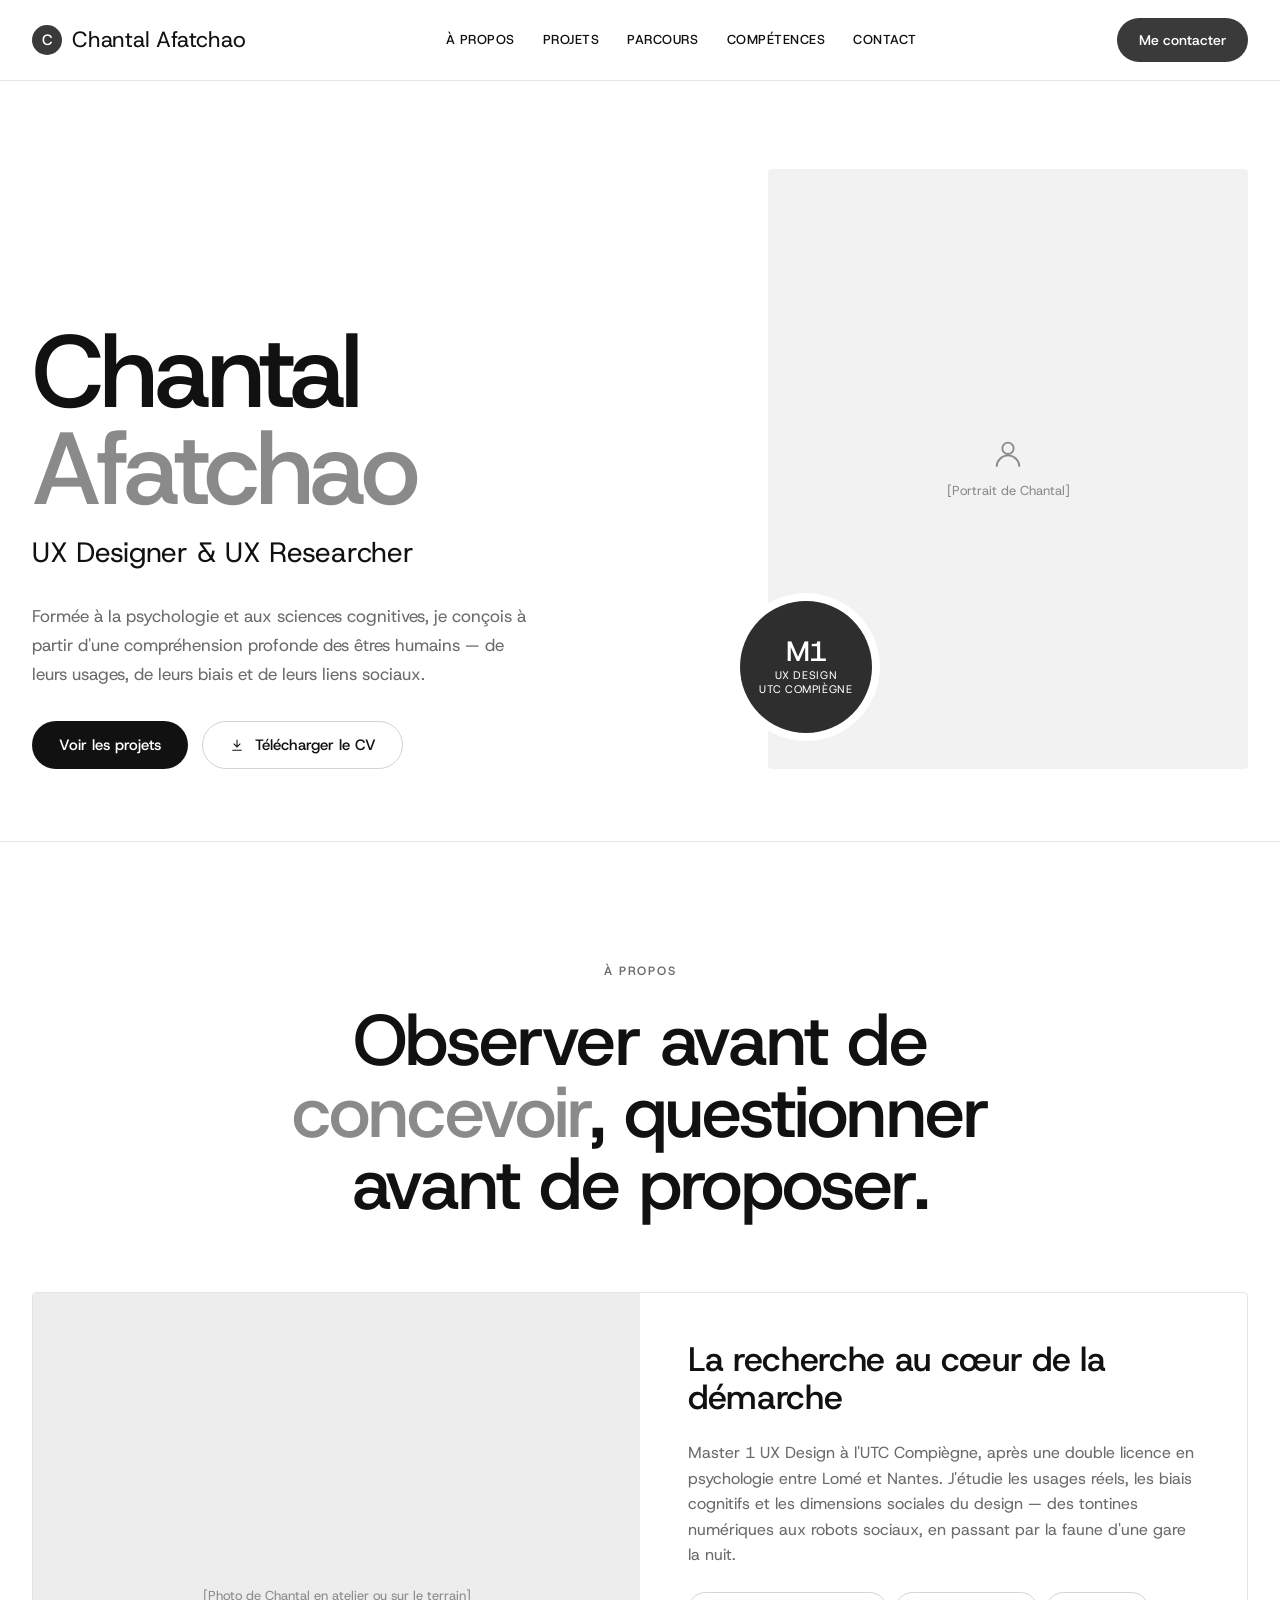
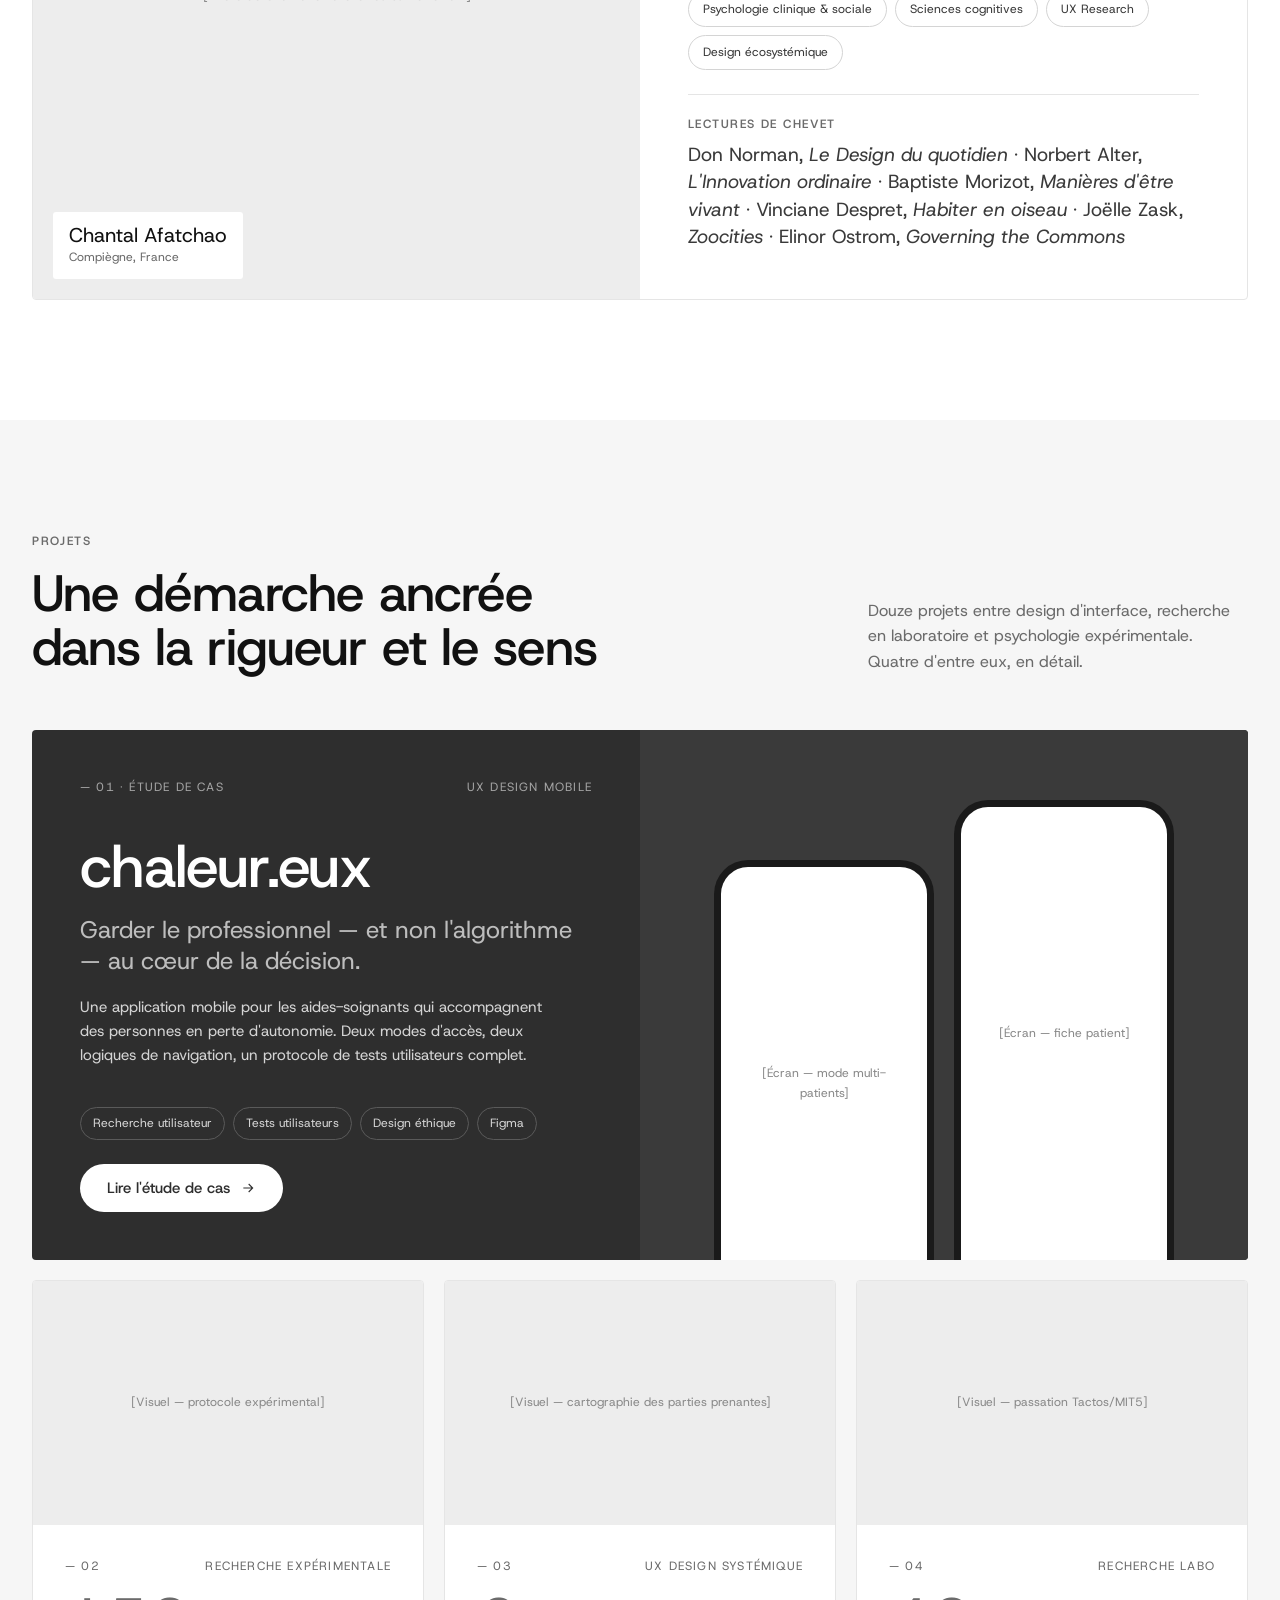
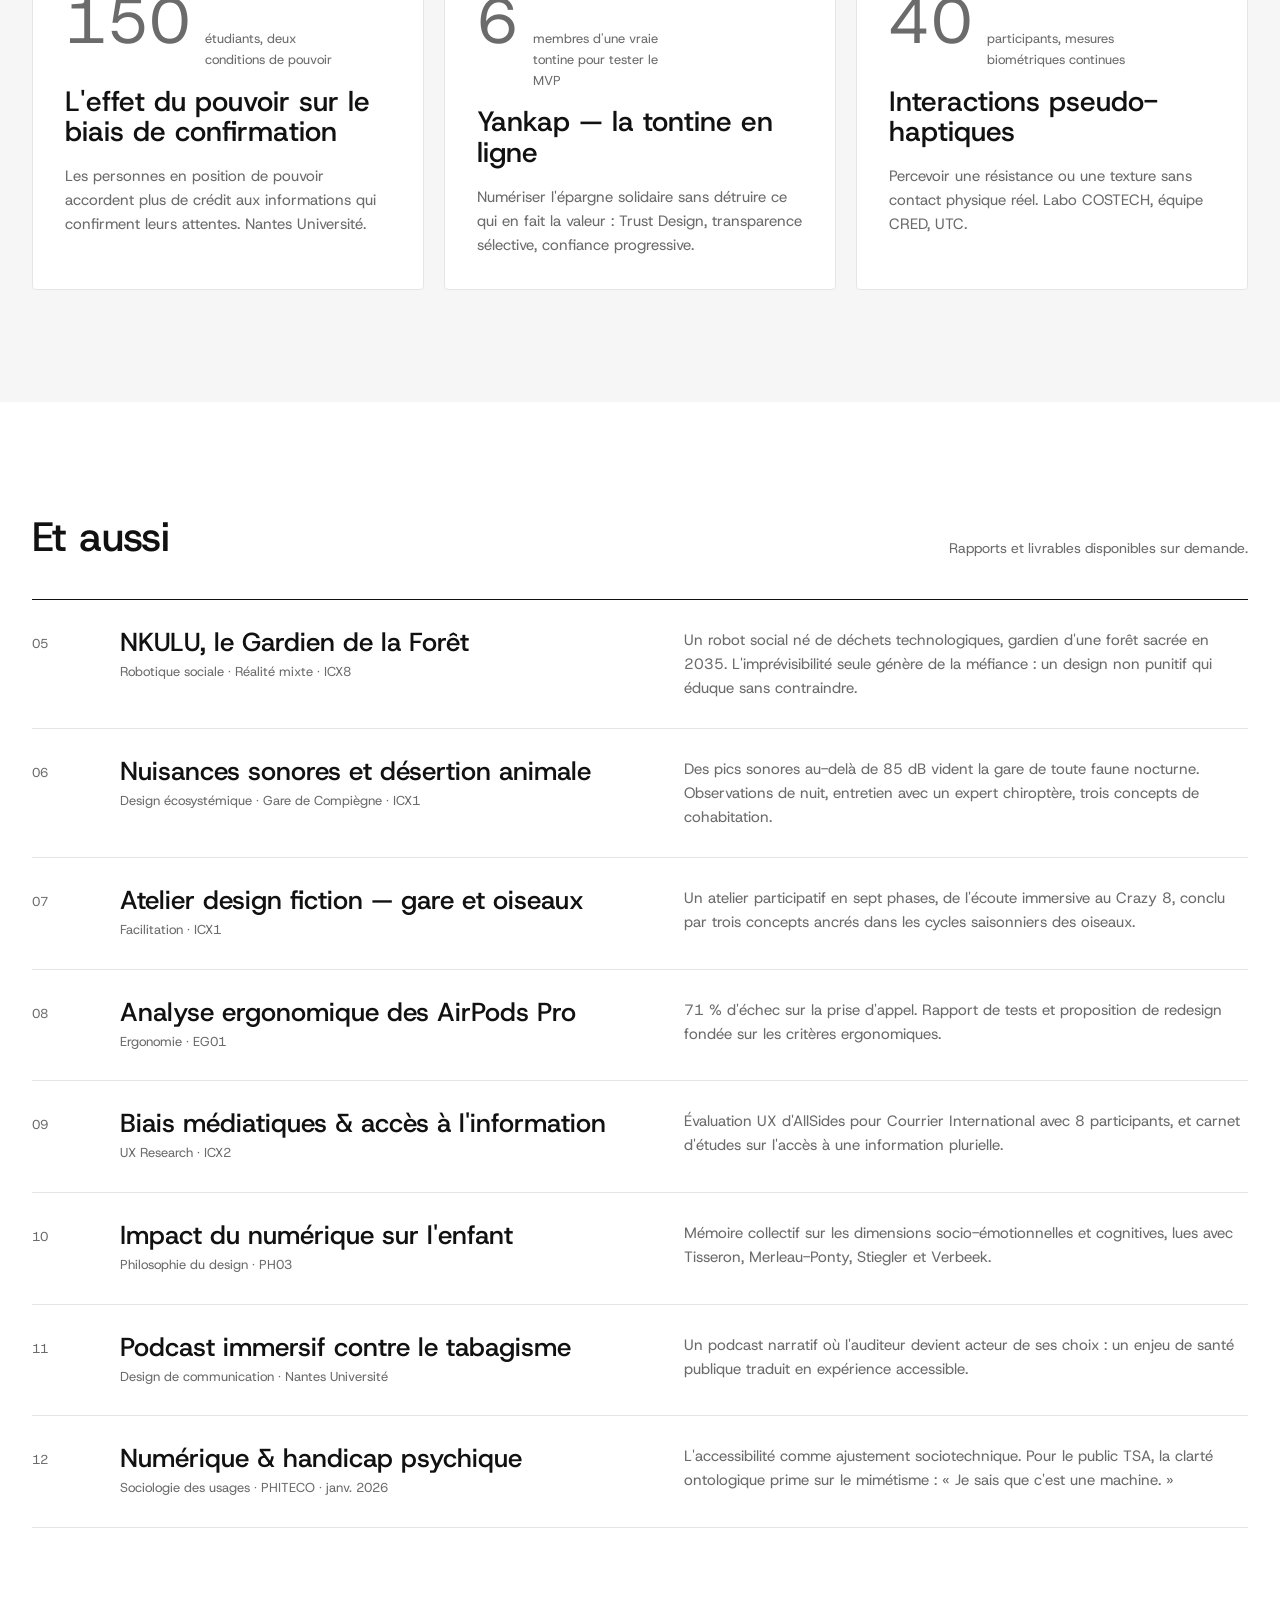
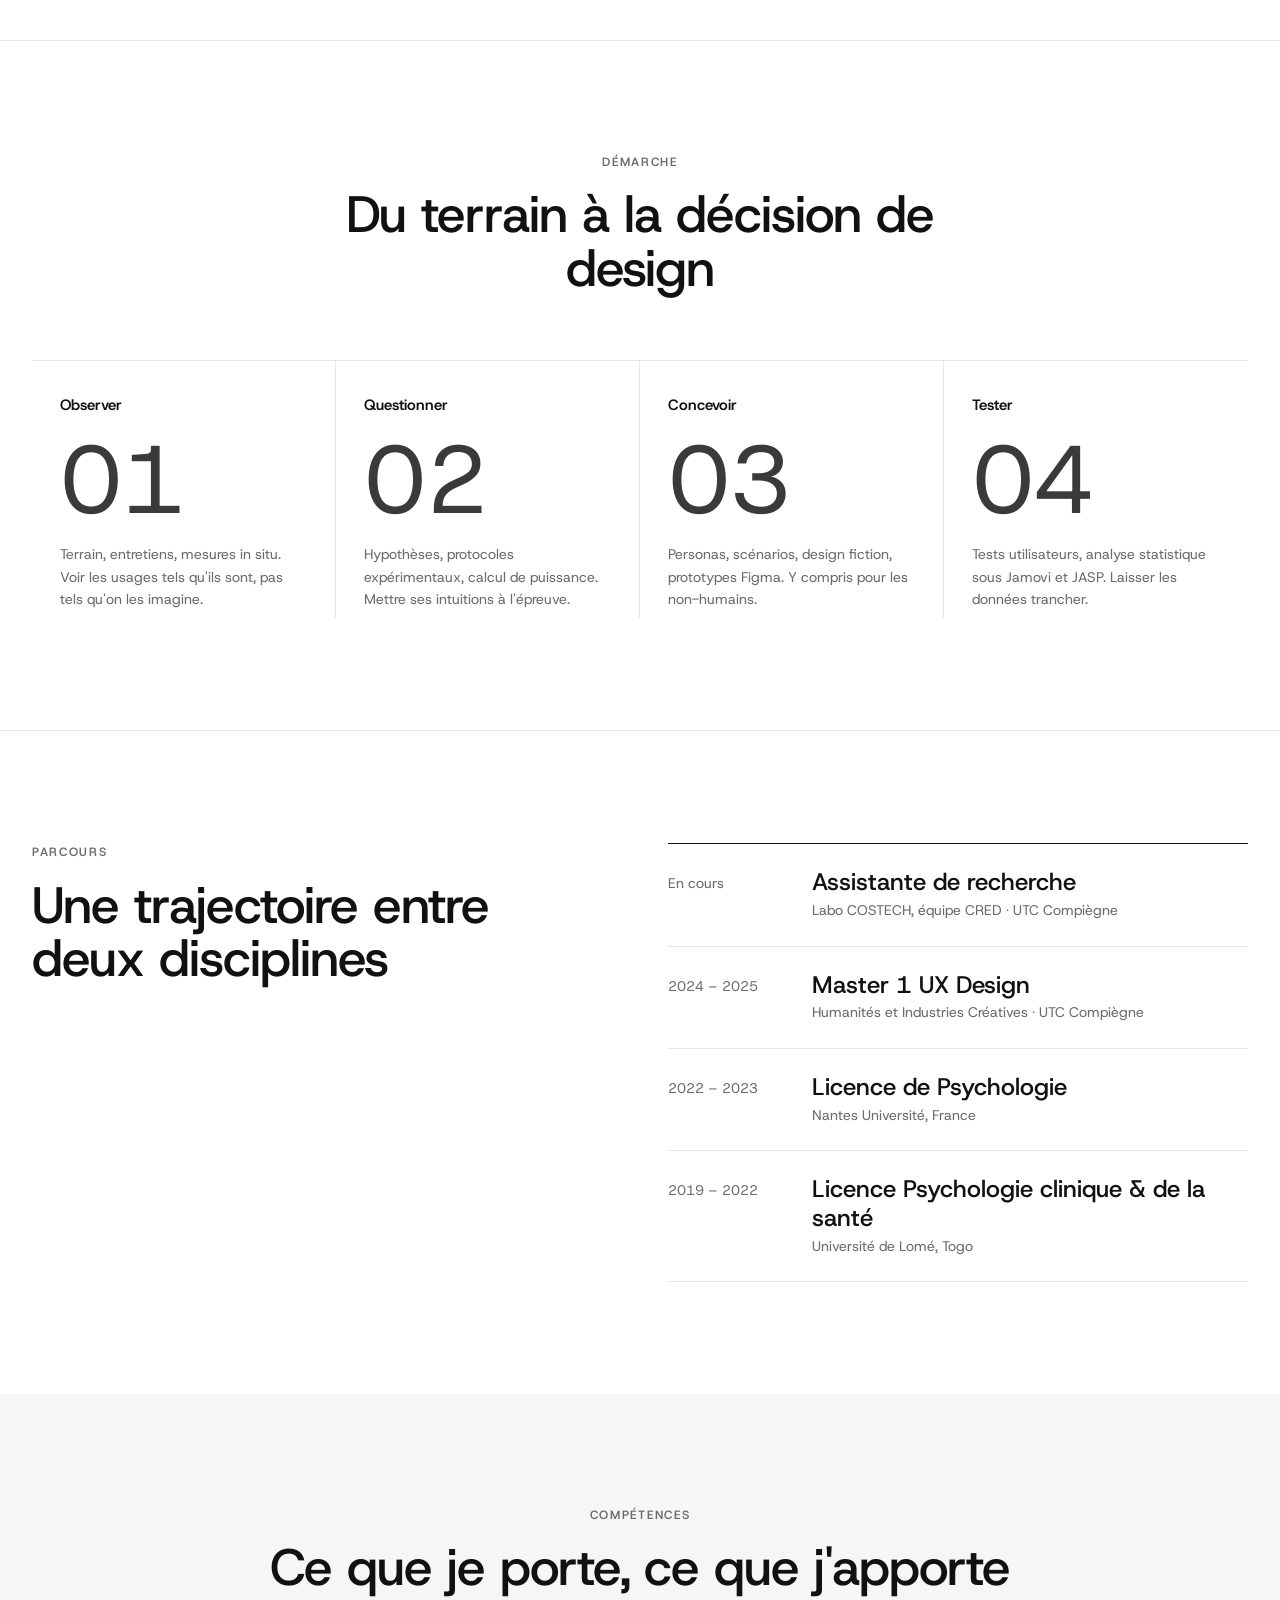
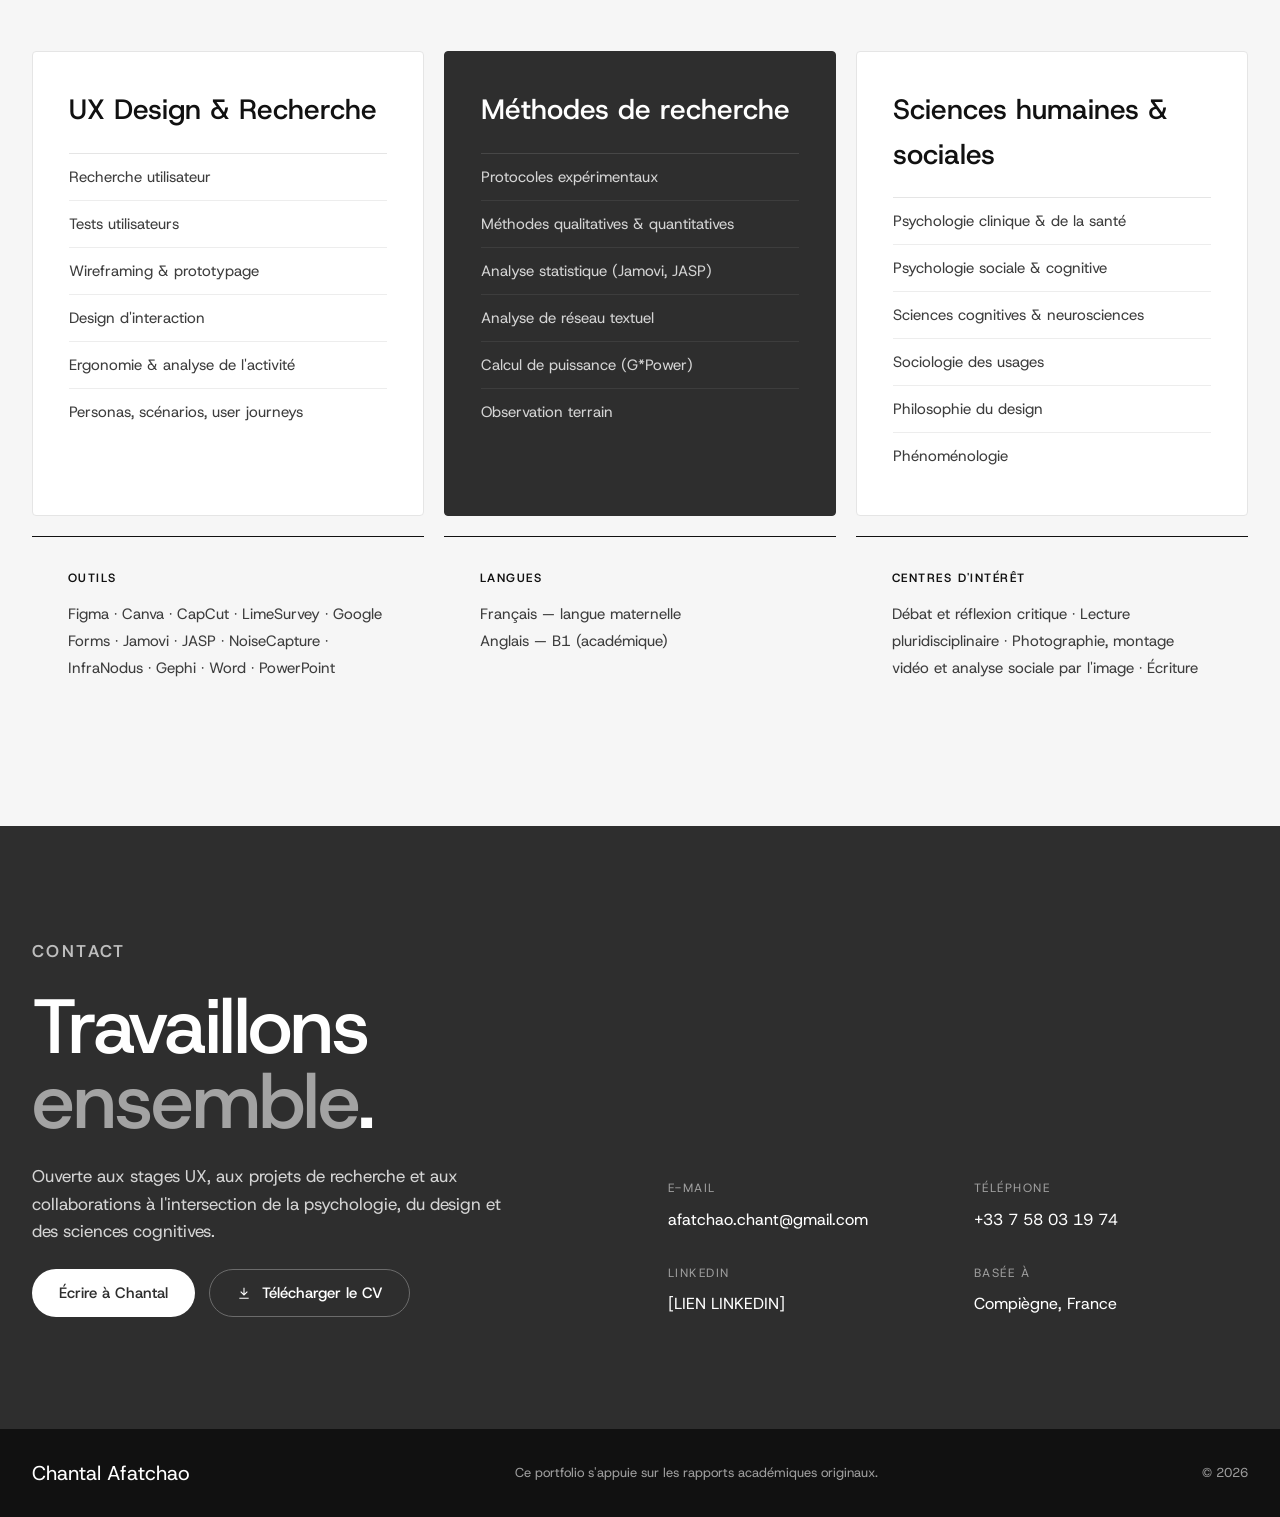
==== index.html @ 1db09794 "Implémente le design du portfolio en HTML/CSS pur Page d'accueil et étude de cas chaleur.eux, sans J" ====
<!doctype html>
<html lang="fr">
<head>
<meta charset="utf-8">
<meta name="viewport" content="width=device-width, initial-scale=1">
<title>Chantal Afatchao — Portfolio UX</title>
<meta name="description" content="Portfolio de Chantal Afatchao, UX Designer & UX Researcher, Master 1 UX Design à l'UTC Compiègne.">
<link rel="preconnect" href="https://fonts.googleapis.com">
<link rel="preconnect" href="https://fonts.gstatic.com" crossorigin>
<link href="https://fonts.googleapis.com/css2?family=Host+Grotesk:ital,wght@0,400;0,500;0,600;1,400&amp;display=swap" rel="stylesheet">
<link rel="stylesheet" href="css/style.css">
</head>
<body>

<!-- NAV -->
<header class="site-header">
<nav class="wrap nav" aria-label="Navigation principale">
<a class="brand" href="#top"><span class="brand-dot" aria-hidden="true">C</span><span class="brand-name">Chantal Afatchao</span></a>
<div class="nav-links">
<a href="#approche">À propos</a>
<a href="#projets">Projets</a>
<a href="#parcours">Parcours</a>
<a href="#competences">Compétences</a>
<a href="#contact">Contact</a>
</div>
<a class="pill-cta" href="#contact">Me contacter</a>
<details class="nav-mob">
<summary aria-label="Ouvrir le menu"><svg width="20" height="20" viewBox="0 0 24 24" fill="none" stroke="#111" stroke-width="1.6" aria-hidden="true"><path d="M4 8h16M4 16h16"/></svg></summary>
<div class="nav-mob-panel">
<a href="#approche">À propos</a>
<a href="#projets">Projets</a>
<a href="#parcours">Parcours</a>
<a href="#competences">Compétences</a>
<a class="pill-cta" href="#contact">Me contacter</a>
</div>
</details>
</nav>
</header>

<main>
<!-- HERO -->
<section id="top" class="hero">
<div class="wrap hero-grid">
<div class="hero-text">
<div class="hero-title-group">
<h1>Chantal <span>Afatchao</span></h1>
<p class="hero-role">UX Designer &amp; UX Researcher</p>
</div>
<p class="hero-lead">Formée à la psychologie et aux sciences cognitives, je conçois à partir d'une compréhension profonde des êtres humains — de leurs usages, de leurs biais et de leurs liens sociaux.</p>
<div class="btn-row">
<a class="btn btn-dark" href="#projets">Voir les projets</a>
<a class="btn btn-line" href="#"><svg width="16" height="16" viewBox="0 0 24 24" fill="none" stroke="currentColor" stroke-width="1.6" aria-hidden="true"><path d="M12 4v11M7 10l5 5 5-5M5 20h14"/></svg>Télécharger le CV</a>
</div>
</div>
<div class="hero-visual">
<div class="portrait placeholder">
<svg width="34" height="34" viewBox="0 0 24 24" fill="none" stroke="currentColor" stroke-width="1.3" aria-hidden="true"><circle cx="12" cy="8" r="4"/><path d="M4 21c0-4.4 3.6-8 8-8s8 3.6 8 8"/></svg>
<span>[Portrait de Chantal]</span>
</div>
<div class="badge"><strong>M1</strong><span>UX Design<br>UTC Compiègne</span></div>
</div>
</div>
</section>

<!-- À PROPOS -->
<section id="approche" class="wrap about">
<div class="about-head">
<p class="eyebrow">À propos</p>
<h2>Observer avant de <em>concevoir</em>, questionner avant de proposer.</h2>
</div>
<div class="about-card">
<div class="about-photo">
<div class="placeholder"><span>[Photo de Chantal en atelier ou sur le terrain]</span></div>
<div class="name-tag"><strong>Chantal Afatchao</strong><span>Compiègne, France</span></div>
</div>
<div class="about-body">
<h3>La recherche au cœur de la démarche</h3>
<p>Master 1 UX Design à l'UTC Compiègne, après une double licence en psychologie entre Lomé et Nantes. J'étudie les usages réels, les biais cognitifs et les dimensions sociales du design — des tontines numériques aux robots sociaux, en passant par la faune d'une gare la nuit.</p>
<div class="tags">
<span class="tag">Psychologie clinique &amp; sociale</span>
<span class="tag">Sciences cognitives</span>
<span class="tag">UX Research</span>
<span class="tag">Design écosystémique</span>
</div>
<div class="reading">
<span class="label">Lectures de chevet</span>
<p>Don Norman, <em>Le Design du quotidien</em> · Norbert Alter, <em>L'Innovation ordinaire</em> · Baptiste Morizot, <em>Manières d'être vivant</em> · Vinciane Despret, <em>Habiter en oiseau</em> · Joëlle Zask, <em>Zoocities</em> · Elinor Ostrom, <em>Governing the Commons</em></p>
</div>
</div>
</div>
</section>

<!-- PROJETS -->
<section id="projets" class="projects">
<div class="wrap">
<div class="section-head">
<div>
<p class="eyebrow">Projets</p>
<h2>Une démarche ancrée dans la rigueur et le sens</h2>
</div>
<p>Douze projets entre design d'interface, recherche en laboratoire et psychologie expérimentale. Quatre d'entre eux, en détail.</p>
</div>

<article class="featured">
<div class="featured-text">
<div class="meta-row"><span>— 01 · Étude de cas</span><span>UX Design mobile</span></div>
<div class="featured-title">
<h3>chaleur.eux</h3>
<p class="tagline">Garder le professionnel — et non l'algorithme — au cœur de la décision.</p>
<p class="desc">Une application mobile pour les aides-soignants qui accompagnent des personnes en perte d'autonomie. Deux modes d'accès, deux logiques de navigation, un protocole de tests utilisateurs complet.</p>
</div>
<div class="featured-actions">
<div class="tags">
<span class="tag tag-dark">Recherche utilisateur</span>
<span class="tag tag-dark">Tests utilisateurs</span>
<span class="tag tag-dark">Design éthique</span>
<span class="tag tag-dark">Figma</span>
</div>
<a class="btn btn-white" href="case-chaleureux.html">Lire l'étude de cas<svg width="16" height="16" viewBox="0 0 24 24" fill="none" stroke="currentColor" stroke-width="1.6" aria-hidden="true"><path d="M5 12h14M13 6l6 6-6 6"/></svg></a>
</div>
</div>
<div class="featured-visual">
<div class="phone phone-m down">[Écran — mode multi-patients]</div>
<div class="phone phone-m tall">[Écran — fiche patient]</div>
</div>
</article>

<div class="cards">
<article class="card">
<div class="card-visual placeholder">[Visuel — protocole expérimental]</div>
<div class="card-body">
<div class="meta-row"><span>— 02</span><span>Recherche expérimentale</span></div>
<div class="stat"><strong>150</strong><span>étudiants, deux conditions de pouvoir</span></div>
<h3>L'effet du pouvoir sur le biais de confirmation</h3>
<p>Les personnes en position de pouvoir accordent plus de crédit aux informations qui confirment leurs attentes. Nantes Université.</p>
</div>
</article>
<article class="card">
<div class="card-visual placeholder">[Visuel — cartographie des parties prenantes]</div>
<div class="card-body">
<div class="meta-row"><span>— 03</span><span>UX Design systémique</span></div>
<div class="stat"><strong>6</strong><span>membres d'une vraie tontine pour tester le MVP</span></div>
<h3>Yankap — la tontine en ligne</h3>
<p>Numériser l'épargne solidaire sans détruire ce qui en fait la valeur : Trust Design, transparence sélective, confiance progressive.</p>
</div>
</article>
<article class="card">
<div class="card-visual placeholder">[Visuel — passation Tactos/MIT5]</div>
<div class="card-body">
<div class="meta-row"><span>— 04</span><span>Recherche labo</span></div>
<div class="stat"><strong>40</strong><span>participants, mesures biométriques continues</span></div>
<h3>Interactions pseudo-haptiques</h3>
<p>Percevoir une résistance ou une texture sans contact physique réel. Labo COSTECH, équipe CRED, UTC.</p>
</div>
</article>
</div>
</div>
</section>

<!-- ET AUSSI -->
<section class="wrap more">
<div class="more-head">
<h2>Et aussi</h2>
<p>Rapports et livrables disponibles sur demande.</p>
</div>
<div class="rows">
<div class="row">
<span class="num">05</span>
<div class="title"><h3>NKULU, le Gardien de la Forêt</h3><span class="sub">Robotique sociale · Réalité mixte · ICX8</span></div>
<p>Un robot social né de déchets technologiques, gardien d'une forêt sacrée en 2035. L'imprévisibilité seule génère de la méfiance : un design non punitif qui éduque sans contraindre.</p>
</div>
<div class="row">
<span class="num">06</span>
<div class="title"><h3>Nuisances sonores et désertion animale</h3><span class="sub">Design écosystémique · Gare de Compiègne · ICX1</span></div>
<p>Des pics sonores au-delà de 85 dB vident la gare de toute faune nocturne. Observations de nuit, entretien avec un expert chiroptère, trois concepts de cohabitation.</p>
</div>
<div class="row">
<span class="num">07</span>
<div class="title"><h3>Atelier design fiction — gare et oiseaux</h3><span class="sub">Facilitation · ICX1</span></div>
<p>Un atelier participatif en sept phases, de l'écoute immersive au Crazy 8, conclu par trois concepts ancrés dans les cycles saisonniers des oiseaux.</p>
</div>
<div class="row">
<span class="num">08</span>
<div class="title"><h3>Analyse ergonomique des AirPods Pro</h3><span class="sub">Ergonomie · EG01</span></div>
<p>71 % d'échec sur la prise d'appel. Rapport de tests et proposition de redesign fondée sur les critères ergonomiques.</p>
</div>
<div class="row">
<span class="num">09</span>
<div class="title"><h3>Biais médiatiques &amp; accès à l'information</h3><span class="sub">UX Research · ICX2</span></div>
<p>Évaluation UX d'AllSides pour Courrier International avec 8 participants, et carnet d'études sur l'accès à une information plurielle.</p>
</div>
<div class="row">
<span class="num">10</span>
<div class="title"><h3>Impact du numérique sur l'enfant</h3><span class="sub">Philosophie du design · PH03</span></div>
<p>Mémoire collectif sur les dimensions socio-émotionnelles et cognitives, lues avec Tisseron, Merleau-Ponty, Stiegler et Verbeek.</p>
</div>
<div class="row">
<span class="num">11</span>
<div class="title"><h3>Podcast immersif contre le tabagisme</h3><span class="sub">Design de communication · Nantes Université</span></div>
<p>Un podcast narratif où l'auditeur devient acteur de ses choix : un enjeu de santé publique traduit en expérience accessible.</p>
</div>
<div class="row">
<span class="num">12</span>
<div class="title"><h3>Numérique &amp; handicap psychique</h3><span class="sub">Sociologie des usages · PHITECO · janv. 2026</span></div>
<p>L'accessibilité comme ajustement sociotechnique. Pour le public TSA, la clarté ontologique prime sur le mimétisme : « Je sais que c'est une machine. »</p>
</div>
</div>
</section>

<!-- DÉMARCHE -->
<section class="method">
<div class="wrap">
<div class="center-head">
<p class="eyebrow">Démarche</p>
<h2>Du terrain à la décision de design</h2>
</div>
<div class="steps">
<div class="step"><h3>Observer</h3><span class="big" aria-hidden="true">01</span><p>Terrain, entretiens, mesures in situ. Voir les usages tels qu'ils sont, pas tels qu'on les imagine.</p></div>
<div class="step"><h3>Questionner</h3><span class="big" aria-hidden="true">02</span><p>Hypothèses, protocoles expérimentaux, calcul de puissance. Mettre ses intuitions à l'épreuve.</p></div>
<div class="step"><h3>Concevoir</h3><span class="big" aria-hidden="true">03</span><p>Personas, scénarios, design fiction, prototypes Figma. Y compris pour les non-humains.</p></div>
<div class="step"><h3>Tester</h3><span class="big" aria-hidden="true">04</span><p>Tests utilisateurs, analyse statistique sous Jamovi et JASP. Laisser les données trancher.</p></div>
</div>
</div>
</section>

<!-- PARCOURS -->
<section id="parcours" class="path">
<div class="wrap">
<div class="path-head">
<p class="eyebrow">Parcours</p>
<h2>Une trajectoire entre deux disciplines</h2>
</div>
<div class="timeline">
<div class="entry"><span class="when">En cours</span><div><h3>Assistante de recherche</h3><p>Labo COSTECH, équipe CRED · UTC Compiègne</p></div></div>
<div class="entry"><span class="when">2024 – 2025</span><div><h3>Master 1 UX Design</h3><p>Humanités et Industries Créatives · UTC Compiègne</p></div></div>
<div class="entry"><span class="when">2022 – 2023</span><div><h3>Licence de Psychologie</h3><p>Nantes Université, France</p></div></div>
<div class="entry"><span class="when">2019 – 2022</span><div><h3>Licence Psychologie clinique &amp; de la santé</h3><p>Université de Lomé, Togo</p></div></div>
</div>
</div>
</section>

<!-- COMPÉTENCES -->
<section id="competences" class="skills">
<div class="wrap">
<div class="center-head">
<p class="eyebrow">Compétences</p>
<h2>Ce que je porte, ce que j'apporte</h2>
</div>
<div class="skill-grid">
<div class="skill-card">
<h3>UX Design &amp; Recherche</h3>
<ul>
<li>Recherche utilisateur</li>
<li>Tests utilisateurs</li>
<li>Wireframing &amp; prototypage</li>
<li>Design d'interaction</li>
<li>Ergonomie &amp; analyse de l'activité</li>
<li>Personas, scénarios, user journeys</li>
</ul>
</div>
<div class="skill-card dark">
<h3>Méthodes de recherche</h3>
<ul>
<li>Protocoles expérimentaux</li>
<li>Méthodes qualitatives &amp; quantitatives</li>
<li>Analyse statistique (Jamovi, JASP)</li>
<li>Analyse de réseau textuel</li>
<li>Calcul de puissance (G*Power)</li>
<li>Observation terrain</li>
</ul>
</div>
<div class="skill-card">
<h3>Sciences humaines &amp; sociales</h3>
<ul>
<li>Psychologie clinique &amp; de la santé</li>
<li>Psychologie sociale &amp; cognitive</li>
<li>Sciences cognitives &amp; neurosciences</li>
<li>Sociologie des usages</li>
<li>Philosophie du design</li>
<li>Phénoménologie</li>
</ul>
</div>
</div>
<div class="skill-extra">
<div><h3>Outils</h3><p>Figma · Canva · CapCut · LimeSurvey · Google Forms · Jamovi · JASP · NoiseCapture · InfraNodus · Gephi · Word · PowerPoint</p></div>
<div><h3>Langues</h3><p>Français — langue maternelle<br>Anglais — B1 (académique)</p></div>
<div><h3>Centres d'intérêt</h3><p>Débat et réflexion critique · Lecture pluridisciplinaire · Photographie, montage vidéo et analyse sociale par l'image · Écriture</p></div>
</div>
</div>
</section>

<!-- CONTACT -->
<section id="contact" class="contact">
<div class="wrap">
<div class="contact-main">
<p class="eyebrow">Contact</p>
<h2>Travaillons <em>ensemble</em>.</h2>
<p>Ouverte aux stages UX, aux projets de recherche et aux collaborations à l'intersection de la psychologie, du design et des sciences cognitives.</p>
<div class="btn-row">
<a class="btn btn-white" href="mailto:afatchao.chant@gmail.com">Écrire à Chantal</a>
<a class="btn btn-line-dark" href="#"><svg width="16" height="16" viewBox="0 0 24 24" fill="none" stroke="currentColor" stroke-width="1.6" aria-hidden="true"><path d="M12 4v11M7 10l5 5 5-5M5 20h14"/></svg>Télécharger le CV</a>
</div>
</div>
<div class="contact-info">
<div><span class="label">E-mail</span><a href="mailto:afatchao.chant@gmail.com">afatchao.chant@gmail.com</a></div>
<div><span class="label">Téléphone</span><a href="tel:+33758031974">+33 7 58 03 19 74</a></div>
<div><span class="label">LinkedIn</span><a href="#">[LIEN LINKEDIN]</a></div>
<div><span class="label">Basée à</span><span>Compiègne, France</span></div>
</div>
</div>
</section>
</main>

<footer class="site-footer">
<div class="wrap footer-inner">
<strong>Chantal Afatchao</strong>
<span>Ce portfolio s'appuie sur les rapports académiques originaux.</span>
<span>© 2026</span>
</div>
</footer>
</body>
</html>
---- css/style.css ----
/* ===== Base ===== */
:root{
  --ink:#111;--ink-2:#3A3A3A;--ink-3:#3D3D3D;--muted:#6B6B6B;--soft:#8A8A8A;
  --line:#E5E5E5;--line-2:#D4D4D4;--bg:#fff;--bg-soft:#F6F6F6;--bg-ph:#EDEDED;
  --dark:#2E2E2E;--darker:#111;--wrap:1280px;
  --font:'PP Neue Montreal','Host Grotesk','Helvetica Neue',sans-serif;
}
*{box-sizing:border-box}
html{scroll-behavior:smooth}
body{margin:0;background:var(--bg);color:var(--ink);font-family:var(--font);font-size:16px;line-height:1.6;-webkit-font-smoothing:antialiased}
a{color:var(--ink)}
a:hover{color:var(--muted)}
h1,h2,h3,p,ul,blockquote{margin:0}
ul{padding:0;list-style:none}
:focus-visible{outline:2px solid var(--ink);outline-offset:3px}
.wrap{max-width:var(--wrap);margin:0 auto;padding-left:32px;padding-right:32px}
.eyebrow{font-size:12px;letter-spacing:.14em;text-transform:uppercase;color:var(--muted);font-weight:600}
.muted{color:var(--muted)}
.display{font-family:var(--font);font-weight:500}

/* ===== Boutons ===== */
.btn{display:inline-flex;align-items:center;gap:10px;min-height:48px;padding:0 26px;border-radius:999px;text-decoration:none;font-size:15px;font-weight:500;border:1px solid transparent}
.btn svg{flex:none}
.btn-dark{background:var(--ink);color:#fff}
.btn-dark:hover{background:var(--ink-2);color:#fff}
.btn-line{border-color:var(--line-2);color:var(--ink)}
.btn-line:hover{border-color:var(--ink);color:var(--ink)}
.btn-white{background:#fff;color:var(--dark)}
.btn-white:hover{background:var(--line);color:var(--dark)}
.btn-line-dark{border-color:var(--muted);color:#fff}
.btn-line-dark:hover{border-color:#fff;color:#fff}
.pill-cta{display:inline-flex;align-items:center;min-height:44px;padding:0 22px;border-radius:999px;background:var(--ink-2);color:#fff;text-decoration:none;font-size:14px;font-weight:500}
.pill-cta:hover{background:var(--ink);color:#fff}

/* ===== Navigation ===== */
.site-header{border-bottom:1px solid var(--line);background:#fff}
.nav{display:flex;align-items:center;justify-content:space-between;gap:24px;padding-top:18px;padding-bottom:18px}
.brand{display:flex;align-items:center;gap:10px;text-decoration:none}
.brand-dot{width:30px;height:30px;border-radius:50%;background:var(--ink-2);color:#fff;display:flex;align-items:center;justify-content:center;font-size:15px;font-weight:500}
.brand-name{font-size:22px;letter-spacing:-.01em}
.nav-links{display:flex;align-items:center;gap:28px;font-size:13px;letter-spacing:.04em;text-transform:uppercase;font-weight:500}
.nav-links a{text-decoration:none}
.back-link{display:inline-flex;align-items:center;gap:10px;min-height:44px;text-decoration:none;font-size:14px;font-weight:500}
.nav-mob{display:none;position:relative}
.nav-mob summary{list-style:none;cursor:pointer;width:44px;height:44px;border-radius:50%;border:1px solid var(--line-2);display:flex;align-items:center;justify-content:center}
.nav-mob summary::-webkit-details-marker{display:none}
.nav-mob-panel{position:absolute;right:0;top:54px;z-index:10;width:240px;background:#fff;border:1px solid var(--line);border-radius:4px;padding:8px;display:flex;flex-direction:column}
.nav-mob-panel a{text-decoration:none;padding:12px 14px}
.nav-mob-panel .pill-cta{margin-top:4px;justify-content:center}

/* ===== Hero ===== */
.hero{border-bottom:1px solid var(--line)}
.hero-grid{padding-top:88px;padding-bottom:72px;display:grid;grid-template-columns:repeat(auto-fit,minmax(min(460px,100%),1fr));gap:56px;align-items:end}
.hero-text{display:flex;flex-direction:column;gap:32px}
.hero-title-group{display:flex;flex-direction:column;gap:18px}
.hero h1{font-weight:500;font-size:clamp(60px,8vw,116px);line-height:.95;letter-spacing:-.04em}
.hero h1 span,.accent{color:var(--soft)}
.hero-role{font-size:clamp(22px,2.2vw,28px);line-height:1.25;letter-spacing:-.01em}
.hero-lead{max-width:46ch;font-size:17px;line-height:1.7;color:var(--muted)}
.btn-row{display:flex;gap:14px;flex-wrap:wrap}
.hero-visual{position:relative;justify-self:end;width:100%;max-width:480px}
.placeholder{display:flex;flex-direction:column;align-items:center;justify-content:center;gap:10px;color:var(--soft);font-size:13px;text-align:center;padding:16px}
.portrait{aspect-ratio:4/5;border-radius:4px;background:#F2F2F2}
.badge{position:absolute;left:-28px;bottom:36px;width:132px;height:132px;border-radius:50%;background:var(--dark);color:#fff;display:flex;flex-direction:column;align-items:center;justify-content:center;text-align:center;gap:2px;box-shadow:0 0 0 8px #fff}
.badge strong{font-size:28px;font-weight:500;line-height:1;letter-spacing:-.02em}
.badge span{font-size:11px;line-height:1.3;letter-spacing:.06em;text-transform:uppercase}

/* ===== À propos ===== */
.about{padding-top:120px;padding-bottom:120px}
.about-head{display:flex;flex-direction:column;align-items:center;gap:24px;text-align:center;margin-bottom:72px}
.about-head h2{max-width:18ch;font-weight:500;font-size:clamp(44px,5.6vw,80px);line-height:1;letter-spacing:-.025em}
.about-head em{font-style:normal;color:var(--soft)}
.about-card{display:grid;grid-template-columns:repeat(auto-fit,minmax(min(340px,100%),1fr));border:1px solid var(--line);border-radius:4px;overflow:hidden}
.about-photo{position:relative;min-height:380px;background:var(--bg-ph)}
.about-photo .placeholder{position:absolute;inset:0}
.name-tag{position:absolute;left:20px;bottom:20px;background:#fff;padding:12px 16px;border-radius:3px;display:flex;flex-direction:column;gap:2px}
.name-tag strong{font-size:20px;line-height:1.1;font-weight:400}
.name-tag span{font-size:12px;color:var(--muted)}
.about-body{padding:48px;display:flex;flex-direction:column;gap:24px;justify-content:center}
.about-body h3{font-weight:500;font-size:34px;line-height:1.1;letter-spacing:-.01em}
.about-body > p{color:var(--muted);max-width:52ch}
.tags{display:flex;flex-wrap:wrap;gap:8px}
.tag{font-size:12px;padding:7px 14px;border-radius:999px;border:1px solid var(--line-2);color:var(--ink-2)}
.tag-dark{padding:6px 12px;border-color:#5A5A5A;color:var(--line-2)}
.reading{padding-top:20px;border-top:1px solid var(--line);display:flex;flex-direction:column;gap:6px}
.reading .label{font-size:12px;letter-spacing:.12em;text-transform:uppercase;color:var(--muted);font-weight:600}
.reading p{font-size:19px;line-height:1.45;color:var(--ink-2)}

/* ===== Projets ===== */
.projects{background:var(--bg-soft)}
.projects .wrap{padding-top:112px;padding-bottom:112px}
.section-head{display:flex;justify-content:space-between;align-items:end;gap:32px;flex-wrap:wrap;margin-bottom:56px}
.section-head > div{display:flex;flex-direction:column;gap:16px}
.section-head h2{max-width:18ch;font-weight:500;font-size:clamp(38px,4vw,56px);line-height:1.05;letter-spacing:-.02em}
.section-head > p{max-width:38ch;color:var(--muted)}
.featured{background:var(--dark);color:#fff;border-radius:4px;overflow:hidden;display:grid;grid-template-columns:repeat(auto-fit,minmax(min(480px,100%),1fr));margin-bottom:20px}
.featured-text{padding:48px;display:flex;flex-direction:column;justify-content:space-between;gap:40px}
.meta-row{display:flex;justify-content:space-between;gap:16px;font-size:12px;letter-spacing:.1em;text-transform:uppercase;color:#A3A3A3}
.featured-title{display:flex;flex-direction:column;gap:18px}
.featured h3{font-weight:500;font-size:clamp(44px,4.6vw,64px);line-height:1;letter-spacing:-.02em}
.featured .tagline{font-size:24px;line-height:1.3;color:#BDBDBD}
.featured .desc{font-size:15px;color:var(--line-2);max-width:48ch}
.featured-actions{display:flex;flex-direction:column;gap:24px}
.featured-actions .btn{align-self:flex-start}
.featured-visual{background:var(--ink-2);padding:56px 32px 0;display:flex;justify-content:center;align-items:flex-end;gap:20px;min-height:520px;overflow:hidden}
.cards{display:grid;grid-template-columns:repeat(auto-fit,minmax(min(340px,100%),1fr));gap:20px}
.card{background:#fff;border:1px solid var(--line);border-radius:4px;overflow:hidden;display:flex;flex-direction:column}
.card-visual{aspect-ratio:16/10;background:var(--bg-ph);font-size:12px}
.card-body{padding:32px;display:flex;flex-direction:column;gap:16px;flex:1}
.card .meta-row{color:var(--muted)}
.stat{display:flex;align-items:baseline;gap:14px}
.stat strong{font-size:64px;line-height:.9;font-weight:400;color:var(--muted)}
.stat span{font-size:13px;color:var(--muted);max-width:18ch}
.card h3{font-weight:500;font-size:28px;line-height:1.1}
.card p{font-size:15px;color:var(--muted)}

/* Mockups téléphone */
.phone{flex:0 0 auto;background:#fff;border-style:solid;border-color:#1A1A1A;border-bottom:0;display:flex;align-items:center;justify-content:center;text-align:center;padding:20px;color:var(--soft);font-size:12px;max-width:100%}
.phone-l{width:240px;height:480px;border-width:8px;border-radius:36px 36px 0 0;font-size:13px}
.phone-xl{width:260px;height:528px;border-width:8px;border-radius:38px 38px 0 0;font-size:13px}
.phone-m{width:220px;height:440px;border-width:7px;border-radius:34px 34px 0 0}
.phone-m.tall{height:460px}
.phone-s{width:180px;height:340px;border-width:6px;border-color:var(--ink);border-radius:28px 28px 0 0;padding:16px}
.down{transform:translateY(40px)}
.down-lg{transform:translateY(48px)}

/* ===== Et aussi ===== */
.more{padding-top:112px;padding-bottom:112px}
.more-head{display:flex;justify-content:space-between;align-items:end;gap:24px;flex-wrap:wrap;margin-bottom:40px}
.more-head h2{font-weight:500;font-size:clamp(32px,3.2vw,44px);line-height:1.1;letter-spacing:-.015em}
.more-head p{font-size:14px;color:var(--muted)}
.rows{border-top:1px solid var(--ink)}
.row{display:flex;flex-wrap:wrap;gap:12px 40px;padding:28px 0;border-bottom:1px solid var(--line)}
.row .num{flex:0 0 48px;font-size:13px;color:var(--muted);padding-top:6px}
.row .title{flex:1 1 340px;display:flex;flex-direction:column;gap:4px}
.row h3{font-weight:500;font-size:26px;line-height:1.15}
.row .sub{font-size:13px;color:var(--muted)}
.row > p{flex:1 1 380px;font-size:15px;color:var(--muted)}

/* ===== Démarche ===== */
.method{border-top:1px solid var(--line)}
.method .wrap{padding-top:112px;padding-bottom:112px}
.center-head{display:flex;flex-direction:column;align-items:center;gap:16px;text-align:center;margin-bottom:64px}
.center-head h2{max-width:20ch;font-weight:500;font-size:clamp(38px,4vw,56px);line-height:1.05;letter-spacing:-.02em}
.steps{display:grid;grid-template-columns:repeat(auto-fit,minmax(min(260px,100%),1fr));border-top:1px solid var(--line)}
.step{padding:32px 28px 8px;border-right:1px solid var(--line);display:flex;flex-direction:column;gap:20px}
.step:last-child{border-right:0}
.step h3{font-size:15px;font-weight:600}
.step .big{font-size:96px;line-height:.9;color:var(--ink-2)}
.step p{font-size:14px;color:var(--muted)}

/* ===== Parcours ===== */
.path{border-top:1px solid var(--line)}
.path .wrap{padding-top:112px;padding-bottom:112px;display:grid;grid-template-columns:repeat(auto-fit,minmax(min(360px,100%),1fr));gap:56px}
.path-head{display:flex;flex-direction:column;gap:16px}
.path-head h2{max-width:14ch;font-weight:500;font-size:clamp(38px,4vw,56px);line-height:1.05;letter-spacing:-.02em}
.timeline{border-top:1px solid var(--ink)}
.entry{display:flex;flex-wrap:wrap;gap:8px 32px;padding:24px 0;border-bottom:1px solid var(--line)}
.entry .when{flex:0 0 112px;font-size:14px;color:var(--muted);padding-top:4px}
.entry > div{flex:1 1 300px}
.entry h3{font-weight:500;font-size:24px;line-height:1.2}
.entry p{margin-top:2px;font-size:14px;color:var(--muted)}

/* ===== Compétences ===== */
.skills{background:var(--bg-soft)}
.skills .wrap{padding-top:112px;padding-bottom:112px}
.skills .center-head{margin-bottom:56px}
.skills .center-head h2{max-width:none}
.skill-grid{display:grid;grid-template-columns:repeat(auto-fit,minmax(min(320px,100%),1fr));gap:20px}
.skill-card{background:#fff;border:1px solid var(--line);border-radius:4px;padding:36px;display:flex;flex-direction:column;gap:20px}
.skill-card h3{font-weight:500;font-size:28px}
.skill-card ul{display:flex;flex-direction:column;border-top:1px solid var(--line);font-size:15px;color:var(--ink-3)}
.skill-card li{padding:11px 0;border-bottom:1px solid #EDEDED}
.skill-card li:last-child{border-bottom:0}
.skill-card.dark{background:var(--dark);border-color:var(--dark);color:#fff}
.skill-card.dark ul{border-top-color:#474747;color:var(--line-2)}
.skill-card.dark li{border-bottom-color:#3D3D3D}
.skill-card.dark li:last-child{border-bottom:0}
.skill-extra{margin-top:20px;display:grid;grid-template-columns:repeat(auto-fit,minmax(min(320px,100%),1fr));gap:20px}
.skill-extra > div{padding:32px 36px;border-top:1px solid var(--ink);display:flex;flex-direction:column;gap:12px}
.skill-extra h3{font-size:12px;letter-spacing:.12em;text-transform:uppercase;font-weight:600}
.skill-extra p{font-size:15px;color:var(--ink-3);line-height:1.8}

/* ===== Contact ===== */
.contact{background:var(--dark);color:#fff}
.contact a{color:#fff}
.contact .wrap{padding-top:112px;padding-bottom:112px;display:grid;grid-template-columns:repeat(auto-fit,minmax(min(420px,100%),1fr));gap:56px}
.contact-main{display:flex;flex-direction:column;gap:24px}
.contact .eyebrow{color:#BDBDBD}
.contact h2{font-weight:500;font-size:clamp(48px,6vw,88px);line-height:.98;letter-spacing:-.025em}
.contact h2 em{font-style:normal;color:#A3A3A3}
.contact-main > p{max-width:44ch;font-size:17px;color:var(--line-2)}
.contact .btn-white,.contact .btn-white:hover{color:var(--dark)}
.contact-info{display:grid;grid-template-columns:repeat(auto-fit,minmax(min(200px,100%),1fr));gap:32px;align-content:end}
.contact-info > div{display:flex;flex-direction:column;gap:8px}
.contact-info .label{font-size:12px;letter-spacing:.12em;text-transform:uppercase;color:#9E9E9E}
.contact-info a{text-decoration:none;font-size:16px}
.contact-info a:hover{text-decoration:underline;color:#fff}

/* ===== Footer ===== */
.site-footer{background:var(--darker);color:#9E9E9E}
.footer-inner{padding-top:28px;padding-bottom:28px;display:flex;justify-content:space-between;align-items:center;gap:16px;flex-wrap:wrap;font-size:13px}
.footer-inner strong{font-size:20px;font-weight:400;color:#fff}

/* ===== Étude de cas ===== */
.case-head{padding-top:96px;padding-bottom:64px;display:flex;flex-direction:column;gap:28px}
.case-head h1{font-weight:500;font-size:clamp(72px,10vw,152px);line-height:.9;letter-spacing:-.035em}
.case-head h1 span{color:var(--soft)}
.case-lead{max-width:30ch;font-size:clamp(26px,2.8vw,38px);line-height:1.2}
.facts{margin-top:24px;display:grid;grid-template-columns:repeat(auto-fit,minmax(min(200px,100%),1fr));border-top:1px solid var(--ink)}
.facts > div{padding:20px 20px 0 0;display:flex;flex-direction:column;gap:4px}
.facts .label{font-size:12px;letter-spacing:.12em;text-transform:uppercase;color:var(--muted)}
.case-hero{background:var(--dark);border-radius:4px;padding:72px 32px 0;display:flex;justify-content:center;align-items:flex-end;gap:28px;flex-wrap:wrap;overflow:hidden;min-height:600px}
.case-section{padding-top:120px;display:grid;grid-template-columns:repeat(auto-fit,minmax(min(320px,100%),1fr));gap:48px}
.case-section:last-of-type{padding-bottom:120px}
.case-label{display:flex;flex-direction:column;gap:10px;align-self:start}
.case-label .n{font-size:13px;color:var(--muted)}
.case-label h2{font-weight:500;font-size:44px;line-height:1.05;letter-spacing:-.015em}
.case-body{grid-column:span 2;min-width:0;display:flex;flex-direction:column;gap:24px}
.case-body .text{max-width:64ch;font-size:18px;line-height:1.7}
.case-body .big{max-width:22ch;font-size:clamp(32px,3.4vw,48px);line-height:1.1}
.case-body .big.sm{max-width:30ch;font-size:clamp(28px,3vw,40px);line-height:1.2}
.grid-2{display:grid;grid-template-columns:repeat(auto-fit,minmax(min(240px,100%),1fr));gap:16px}
.box{background:#fff;border:1px solid var(--line);border-radius:4px;padding:24px;display:flex;flex-direction:column;gap:6px}
.box.dashed{background:transparent;border:1px dashed #BDBDBD;padding:28px;gap:12px}
.box.solid{padding:28px;gap:12px}
.box .num{font-size:44px;line-height:1;color:var(--muted)}
.box .note{font-size:14px;color:var(--muted)}
.box .label{font-size:12px;letter-spacing:.12em;text-transform:uppercase;font-weight:600;color:var(--ink-2)}
.box p{font-size:15px;color:var(--muted)}
.quote{padding-top:96px}
.quote blockquote{padding:56px 0;border-top:1px solid var(--ink);border-bottom:1px solid var(--line);display:flex;flex-direction:column;gap:20px;align-items:center;text-align:center}
.quote blockquote p{max-width:28ch;font-size:clamp(30px,3.4vw,46px);line-height:1.2}
.quote cite{font-style:normal;font-size:14px;color:var(--muted)}
.solution-intro{display:grid;grid-template-columns:repeat(auto-fit,minmax(min(320px,100%),1fr));gap:48px;margin-bottom:48px}
.solution-intro > p{grid-column:span 2;max-width:64ch;font-size:18px;line-height:1.7}
.solution-cards{display:grid;grid-template-columns:repeat(auto-fit,minmax(min(520px,100%),1fr));gap:20px}
.sol{background:var(--bg-soft);border-radius:4px;overflow:hidden;display:flex;flex-direction:column}
.sol-visual{padding:40px 40px 0;display:flex;justify-content:center;gap:16px;min-height:380px;align-items:flex-end}
.sol-text{background:#fff;padding:32px 40px;display:flex;flex-direction:column;gap:8px}
.sol-text h3{font-weight:500;font-size:28px}
.sol-text p{font-size:15px;color:var(--muted)}
.protocol{border-top:1px solid var(--ink)}
.protocol > div{display:flex;flex-wrap:wrap;gap:8px 32px;padding:20px 0;border-bottom:1px solid var(--line)}
.protocol dt{flex:0 0 160px;font-weight:600}
.protocol dd{flex:1 1 300px;margin:0;color:var(--muted)}
.insight{background:var(--dark);color:#fff;border-radius:4px;padding:36px;display:flex;flex-direction:column;gap:12px}
.insight .label{font-size:12px;letter-spacing:.12em;text-transform:uppercase;color:#BDBDBD;font-weight:600}
.insight p{font-size:26px;line-height:1.3}
.next{background:var(--dark)}
.next a{color:#fff;text-decoration:none;padding-top:72px;padding-bottom:72px;display:flex;justify-content:space-between;align-items:center;gap:24px;flex-wrap:wrap}
.next a:hover{color:#fff}
.next a:hover .arrow{background:#fff;color:var(--dark)}
.next .eyebrow{color:#BDBDBD}
.next-title{display:flex;flex-direction:column;gap:8px}
.next-title strong{font-weight:400;font-size:clamp(32px,4vw,56px);line-height:1.05}
.arrow{width:64px;height:64px;border-radius:50%;border:1px solid var(--muted);display:flex;align-items:center;justify-content:center}

/* ===== Responsive ===== */
@media (max-width:900px){
  .nav-links,.nav > .pill-cta{display:none}
  .nav-mob{display:block}
  .case-body,.solution-intro > p{grid-column:auto}
}
@media (max-width:600px){
  .wrap{padding-left:20px;padding-right:20px}
  .hero-grid{padding-top:56px;padding-bottom:48px}
  .badge{left:12px;bottom:12px;width:104px;height:104px;box-shadow:0 0 0 6px #fff}
  .about,.more,.projects .wrap,.method .wrap,.path .wrap,.skills .wrap,.contact .wrap{padding-top:72px;padding-bottom:72px}
  .about-body,.featured-text,.skill-card{padding:28px}
  .step{border-right:0;border-bottom:1px solid var(--line)}
  .case-section{padding-top:72px}
  .case-head{padding-top:56px}
  .sol-visual{padding:28px 16px 0}
  .sol-text{padding:24px}
  .case-hero{padding:48px 16px 0}
  .phone-s{width:140px;height:280px}
  .phone-l,.phone-xl{width:200px;height:400px}
}
@media (max-width:600px){
  .nav{gap:12px}
  .pill-cta{padding:0 16px}
  .back-link{gap:6px;font-size:13px}
}
@media (max-width:600px){
  .case-head h1{font-size:clamp(52px,17vw,72px)}
}
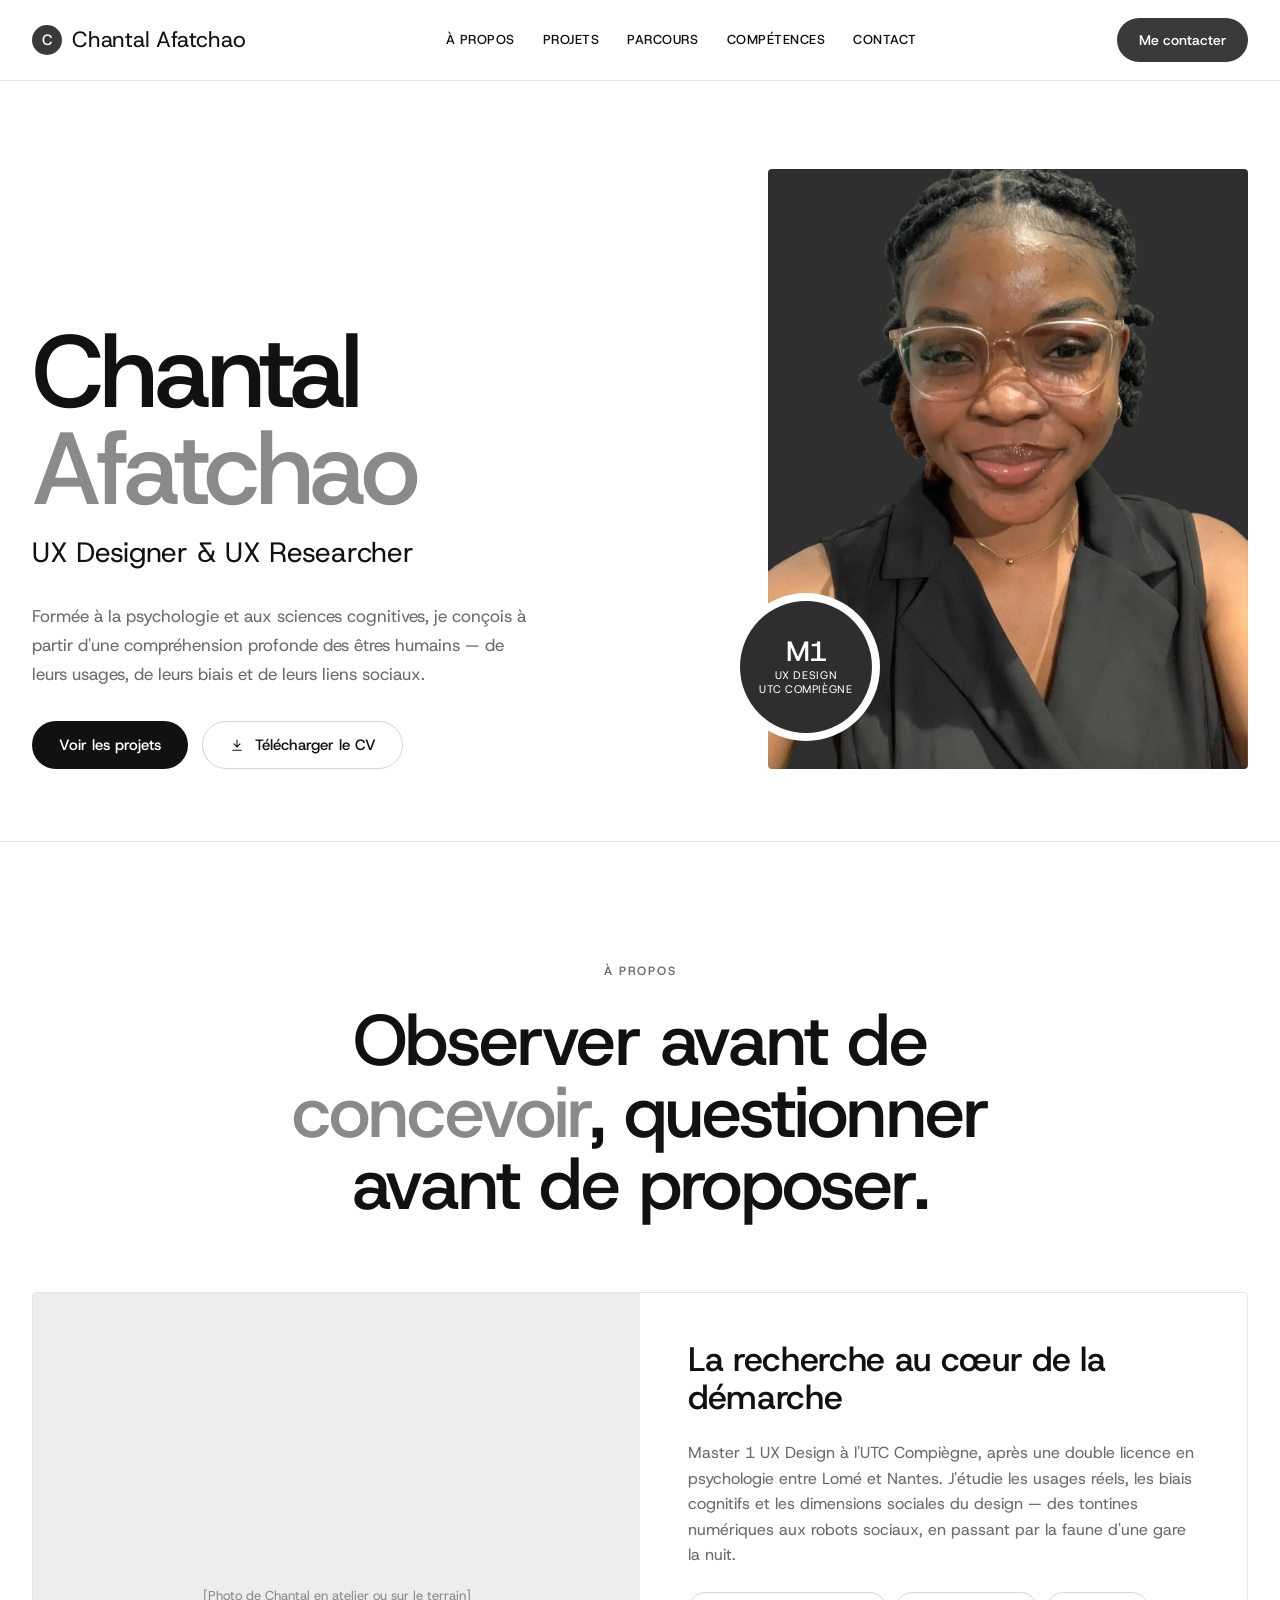
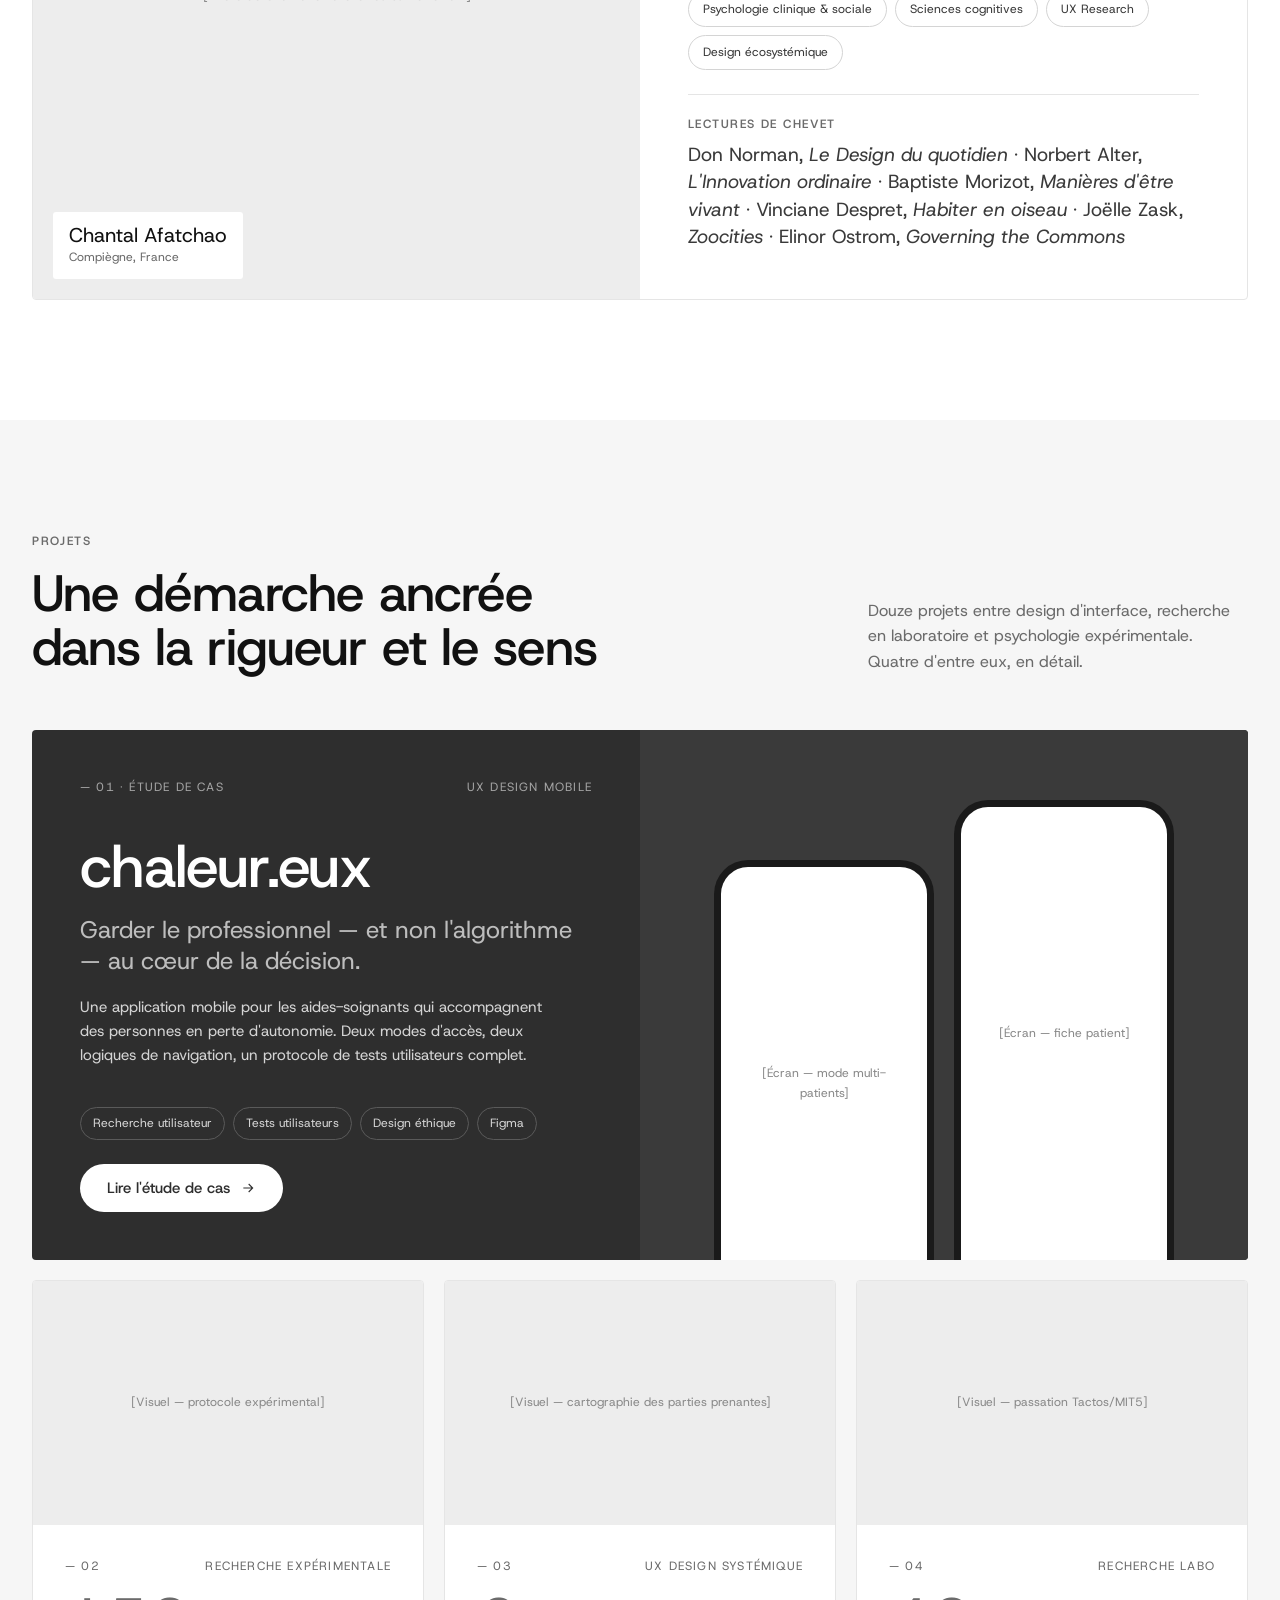
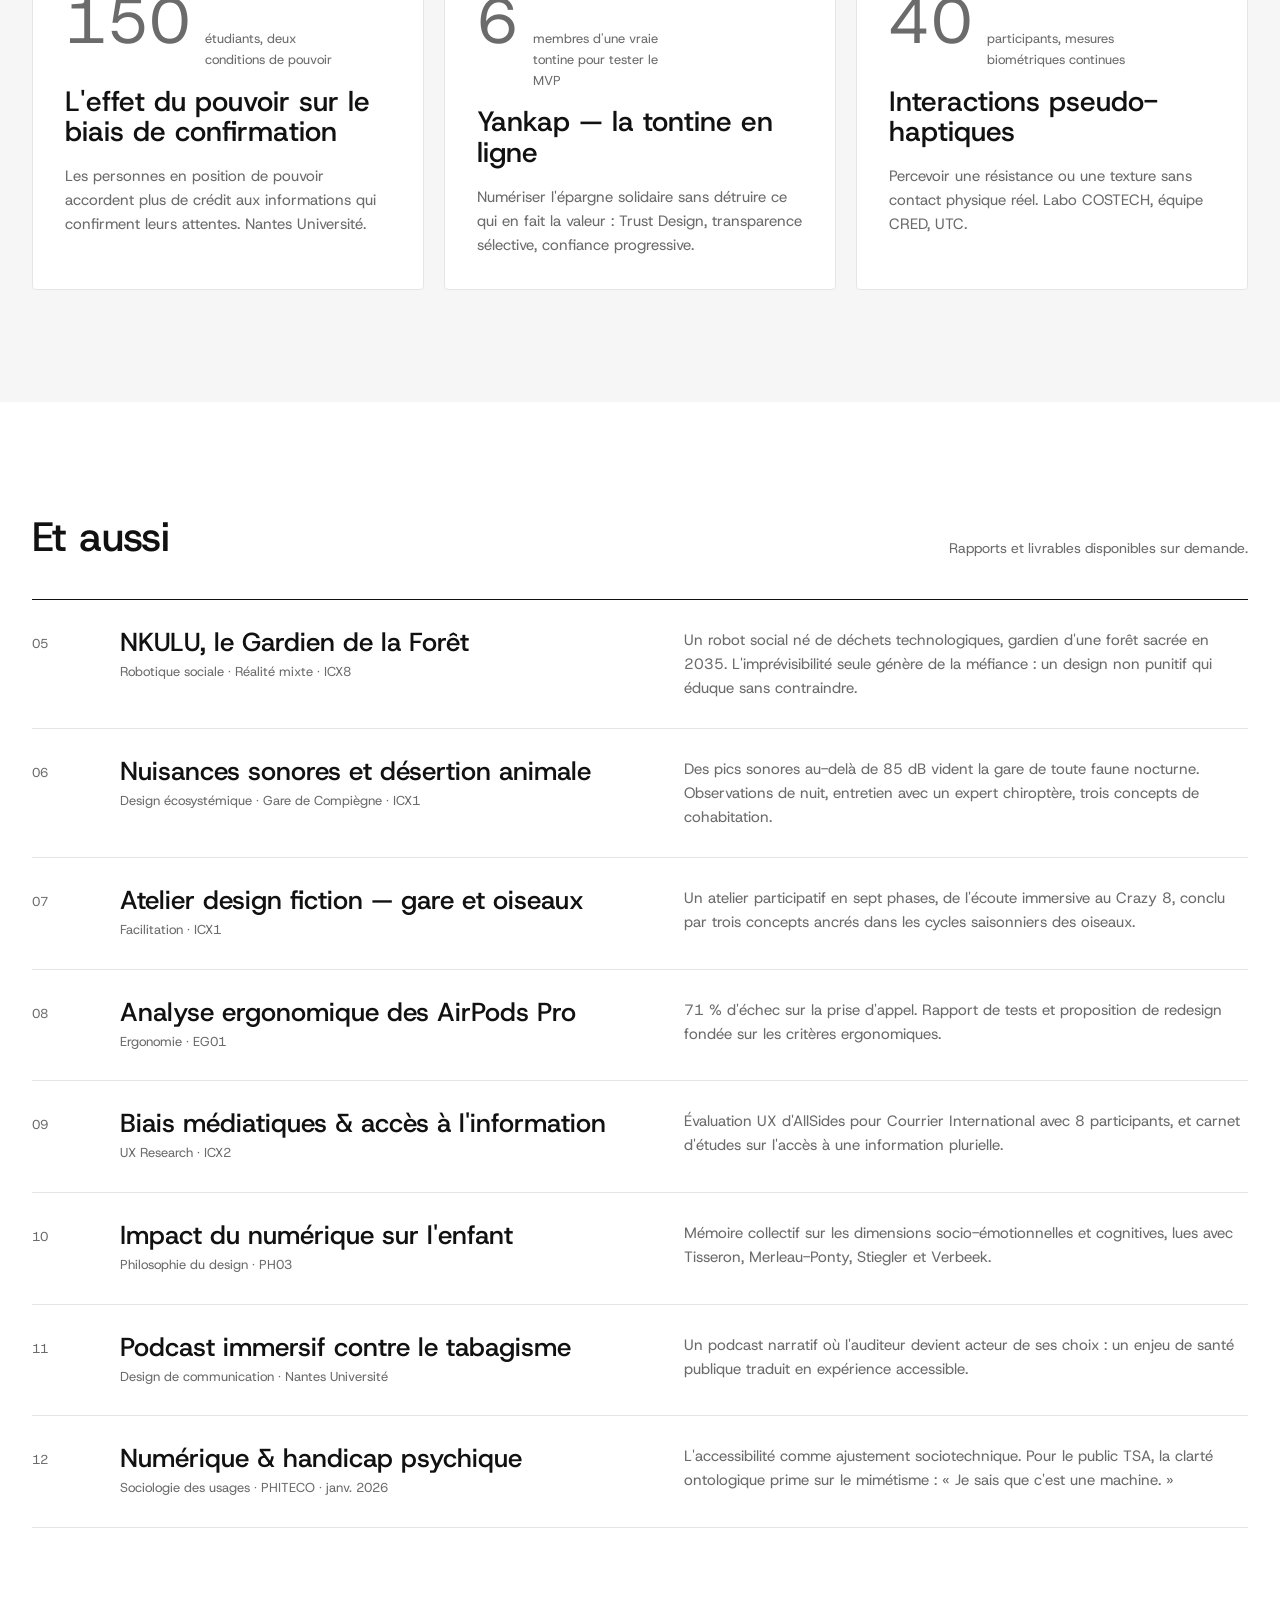
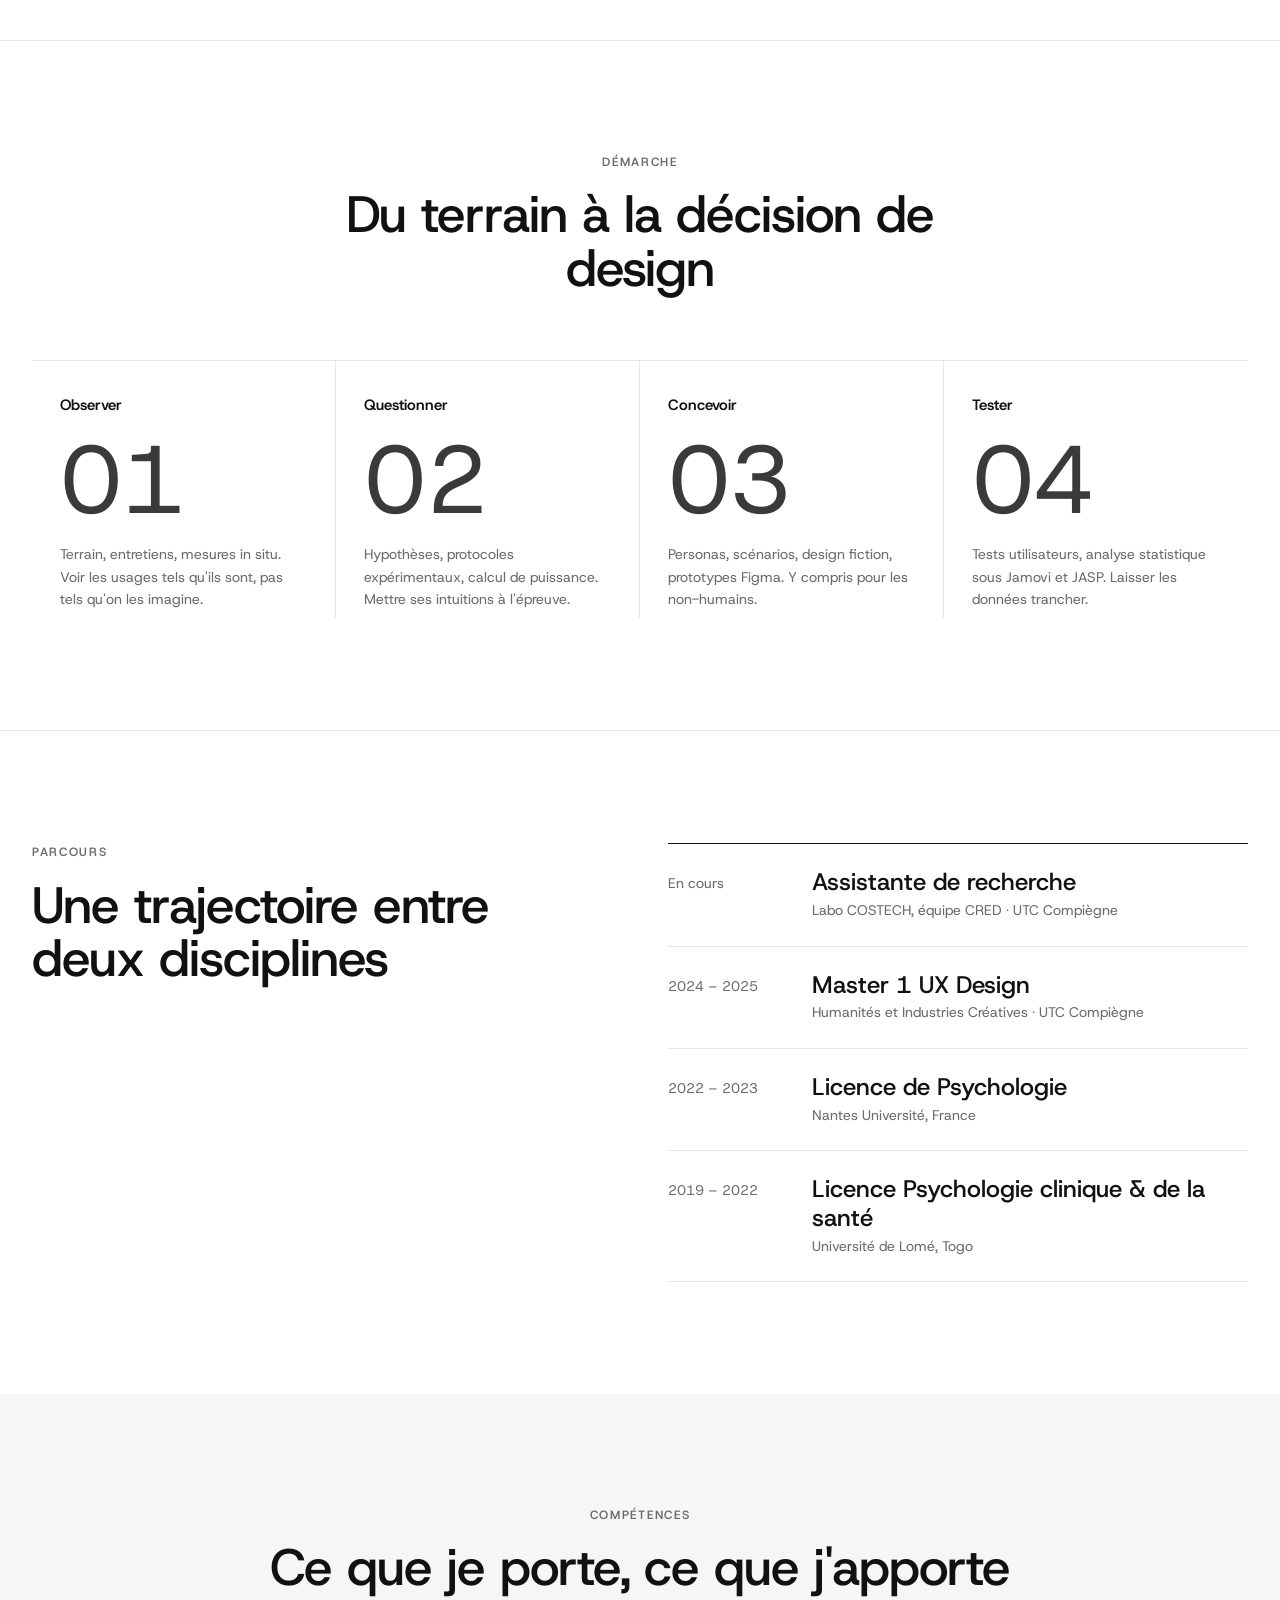
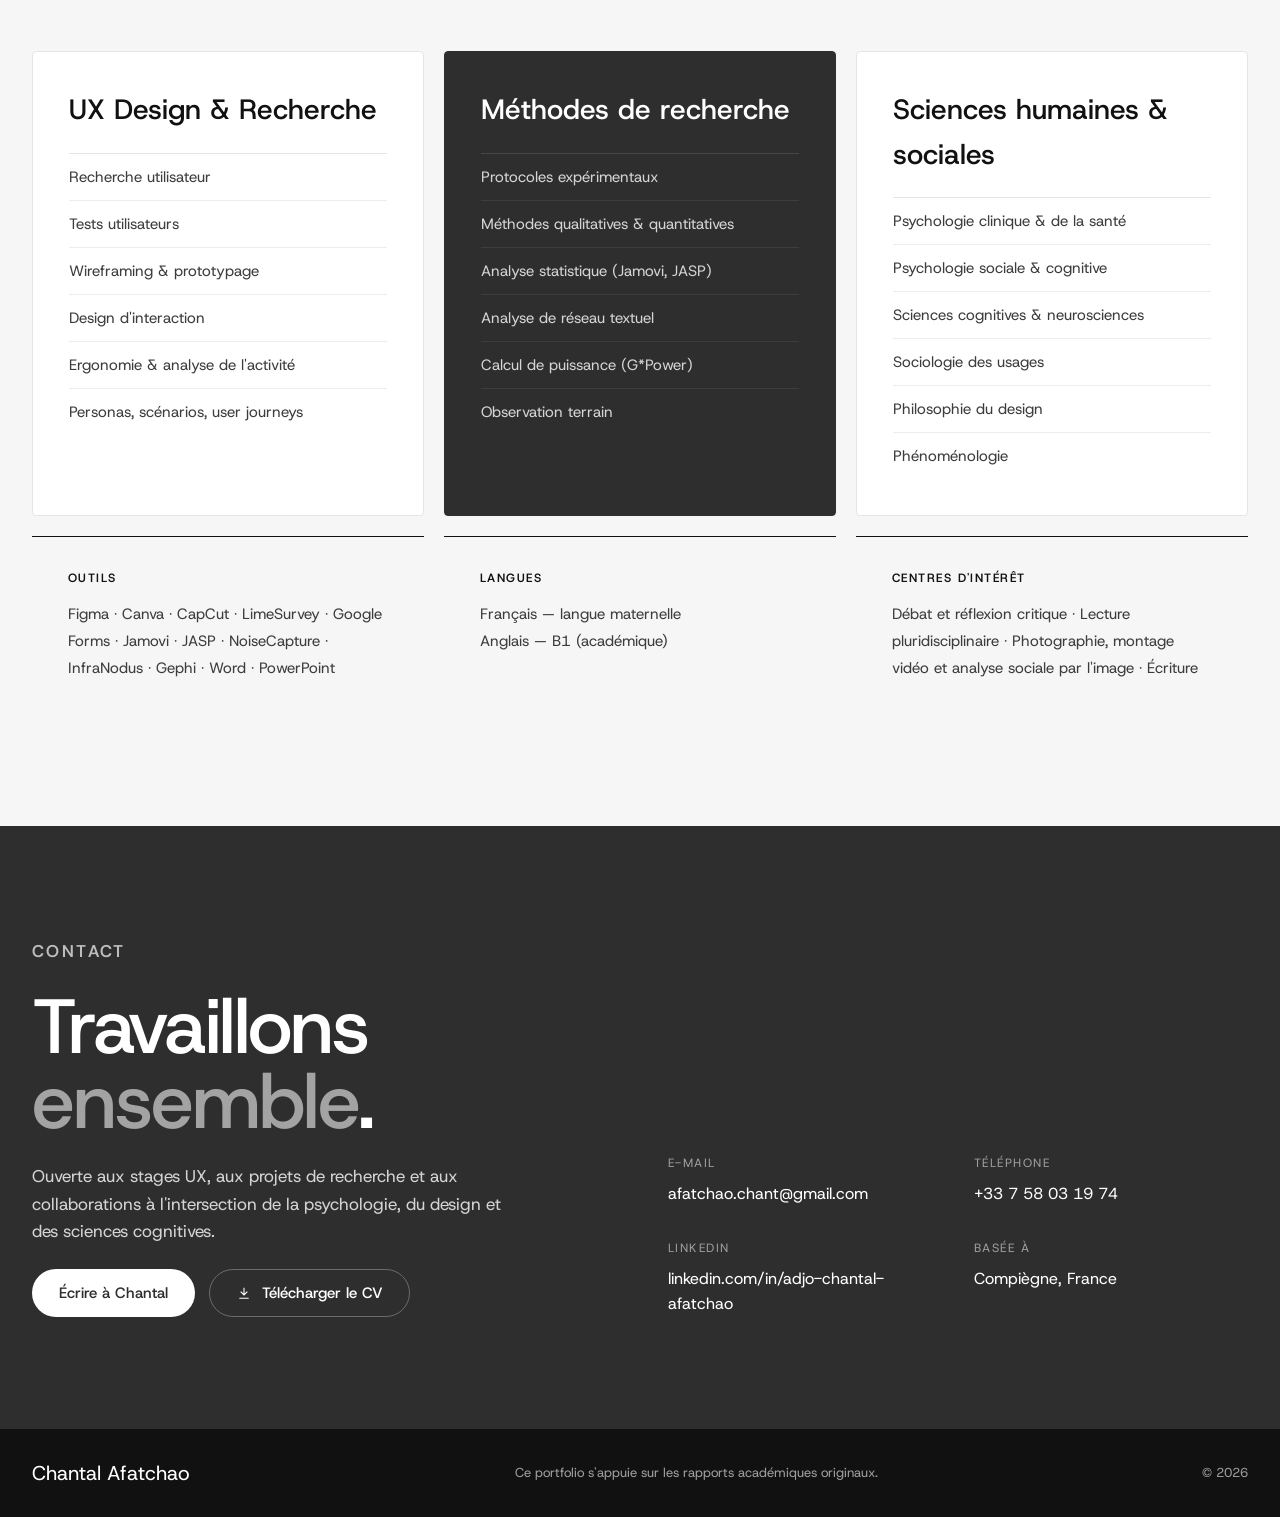
==== commit 525a8f1d: "Ajoute le portrait, le CV en PDF et le lien LinkedIn Co-Authored-By: Claude Sonnet 5.5 <noreply@anth" ====
--- a/index.html
+++ b/index.html
@@ -49,14 +49,11 @@
 <p class="hero-lead">Formée à la psychologie et aux sciences cognitives, je conçois à partir d'une compréhension profonde des êtres humains — de leurs usages, de leurs biais et de leurs liens sociaux.</p>
 <div class="btn-row">
 <a class="btn btn-dark" href="#projets">Voir les projets</a>
-<a class="btn btn-line" href="#"><svg width="16" height="16" viewBox="0 0 24 24" fill="none" stroke="currentColor" stroke-width="1.6" aria-hidden="true"><path d="M12 4v11M7 10l5 5 5-5M5 20h14"/></svg>Télécharger le CV</a>
+<a class="btn btn-line" href="assets/cv-chantal-afatchao.pdf" download><svg width="16" height="16" viewBox="0 0 24 24" fill="none" stroke="currentColor" stroke-width="1.6" aria-hidden="true"><path d="M12 4v11M7 10l5 5 5-5M5 20h14"/></svg>Télécharger le CV</a>
 </div>
 </div>
 <div class="hero-visual">
-<div class="portrait placeholder">
-<svg width="34" height="34" viewBox="0 0 24 24" fill="none" stroke="currentColor" stroke-width="1.3" aria-hidden="true"><circle cx="12" cy="8" r="4"/><path d="M4 21c0-4.4 3.6-8 8-8s8 3.6 8 8"/></svg>
-<span>[Portrait de Chantal]</span>
-</div>
+<img class="portrait" src="assets/portrait.webp" width="1500" height="2000" alt="Portrait de Chantal Afatchao" fetchpriority="high">
 <div class="badge"><strong>M1</strong><span>UX Design<br>UTC Compiègne</span></div>
 </div>
 </div>
@@ -298,13 +295,13 @@
 <p>Ouverte aux stages UX, aux projets de recherche et aux collaborations à l'intersection de la psychologie, du design et des sciences cognitives.</p>
 <div class="btn-row">
 <a class="btn btn-white" href="mailto:afatchao.chant@gmail.com">Écrire à Chantal</a>
-<a class="btn btn-line-dark" href="#"><svg width="16" height="16" viewBox="0 0 24 24" fill="none" stroke="currentColor" stroke-width="1.6" aria-hidden="true"><path d="M12 4v11M7 10l5 5 5-5M5 20h14"/></svg>Télécharger le CV</a>
+<a class="btn btn-line-dark" href="assets/cv-chantal-afatchao.pdf" download><svg width="16" height="16" viewBox="0 0 24 24" fill="none" stroke="currentColor" stroke-width="1.6" aria-hidden="true"><path d="M12 4v11M7 10l5 5 5-5M5 20h14"/></svg>Télécharger le CV</a>
 </div>
 </div>
 <div class="contact-info">
 <div><span class="label">E-mail</span><a href="mailto:afatchao.chant@gmail.com">afatchao.chant@gmail.com</a></div>
 <div><span class="label">Téléphone</span><a href="tel:+33758031974">+33 7 58 03 19 74</a></div>
-<div><span class="label">LinkedIn</span><a href="#">[LIEN LINKEDIN]</a></div>
+<div><span class="label">LinkedIn</span><a href="https://www.linkedin.com/in/adjo-chantal-afatchao-296263353/" target="_blank" rel="noopener">linkedin.com/in/adjo-chantal-afatchao</a></div>
 <div><span class="label">Basée à</span><span>Compiègne, France</span></div>
 </div>
 </div>
--- a/css/style.css
+++ b/css/style.css
@@ -285,3 +285,6 @@
 @media (max-width:600px){
   .case-head h1{font-size:clamp(52px,17vw,72px)}
 }
+
+/* Portrait photo */
+img.portrait{display:block;width:100%;height:auto;object-fit:cover;background:var(--dark)}
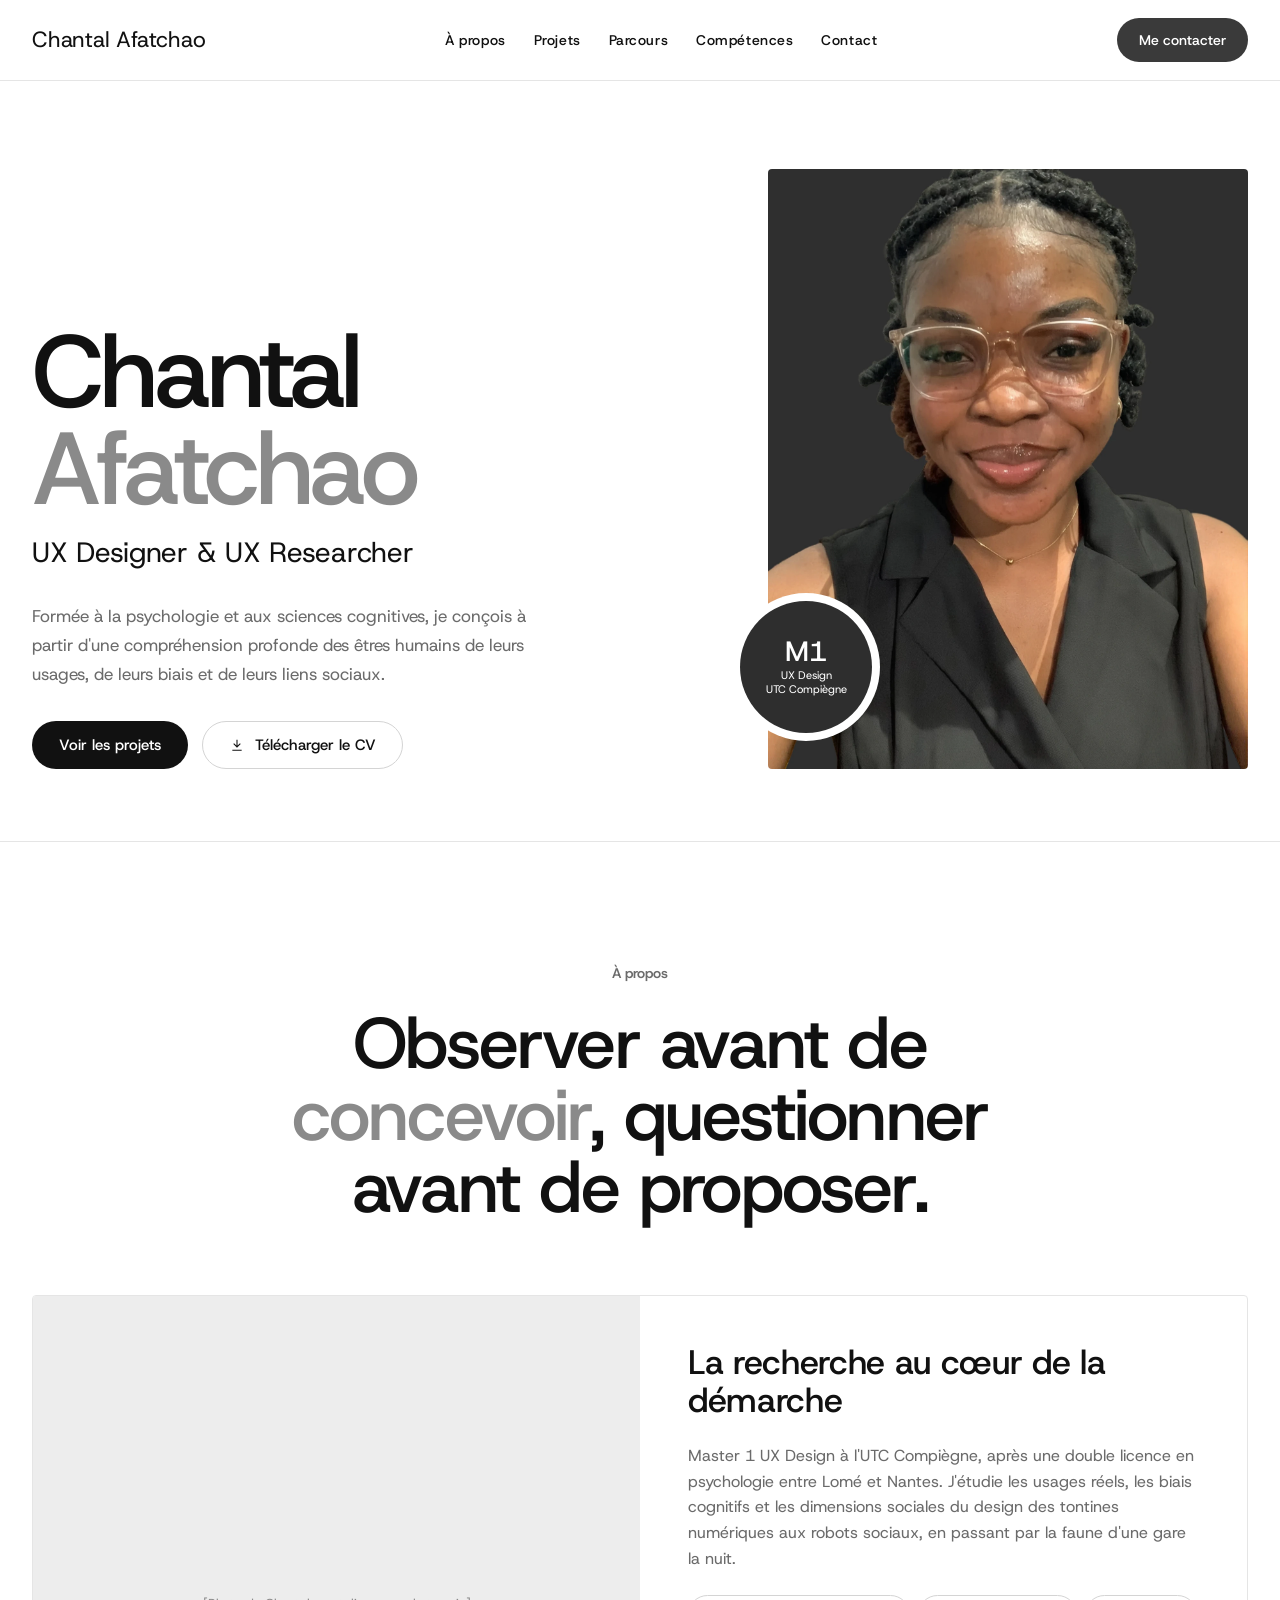
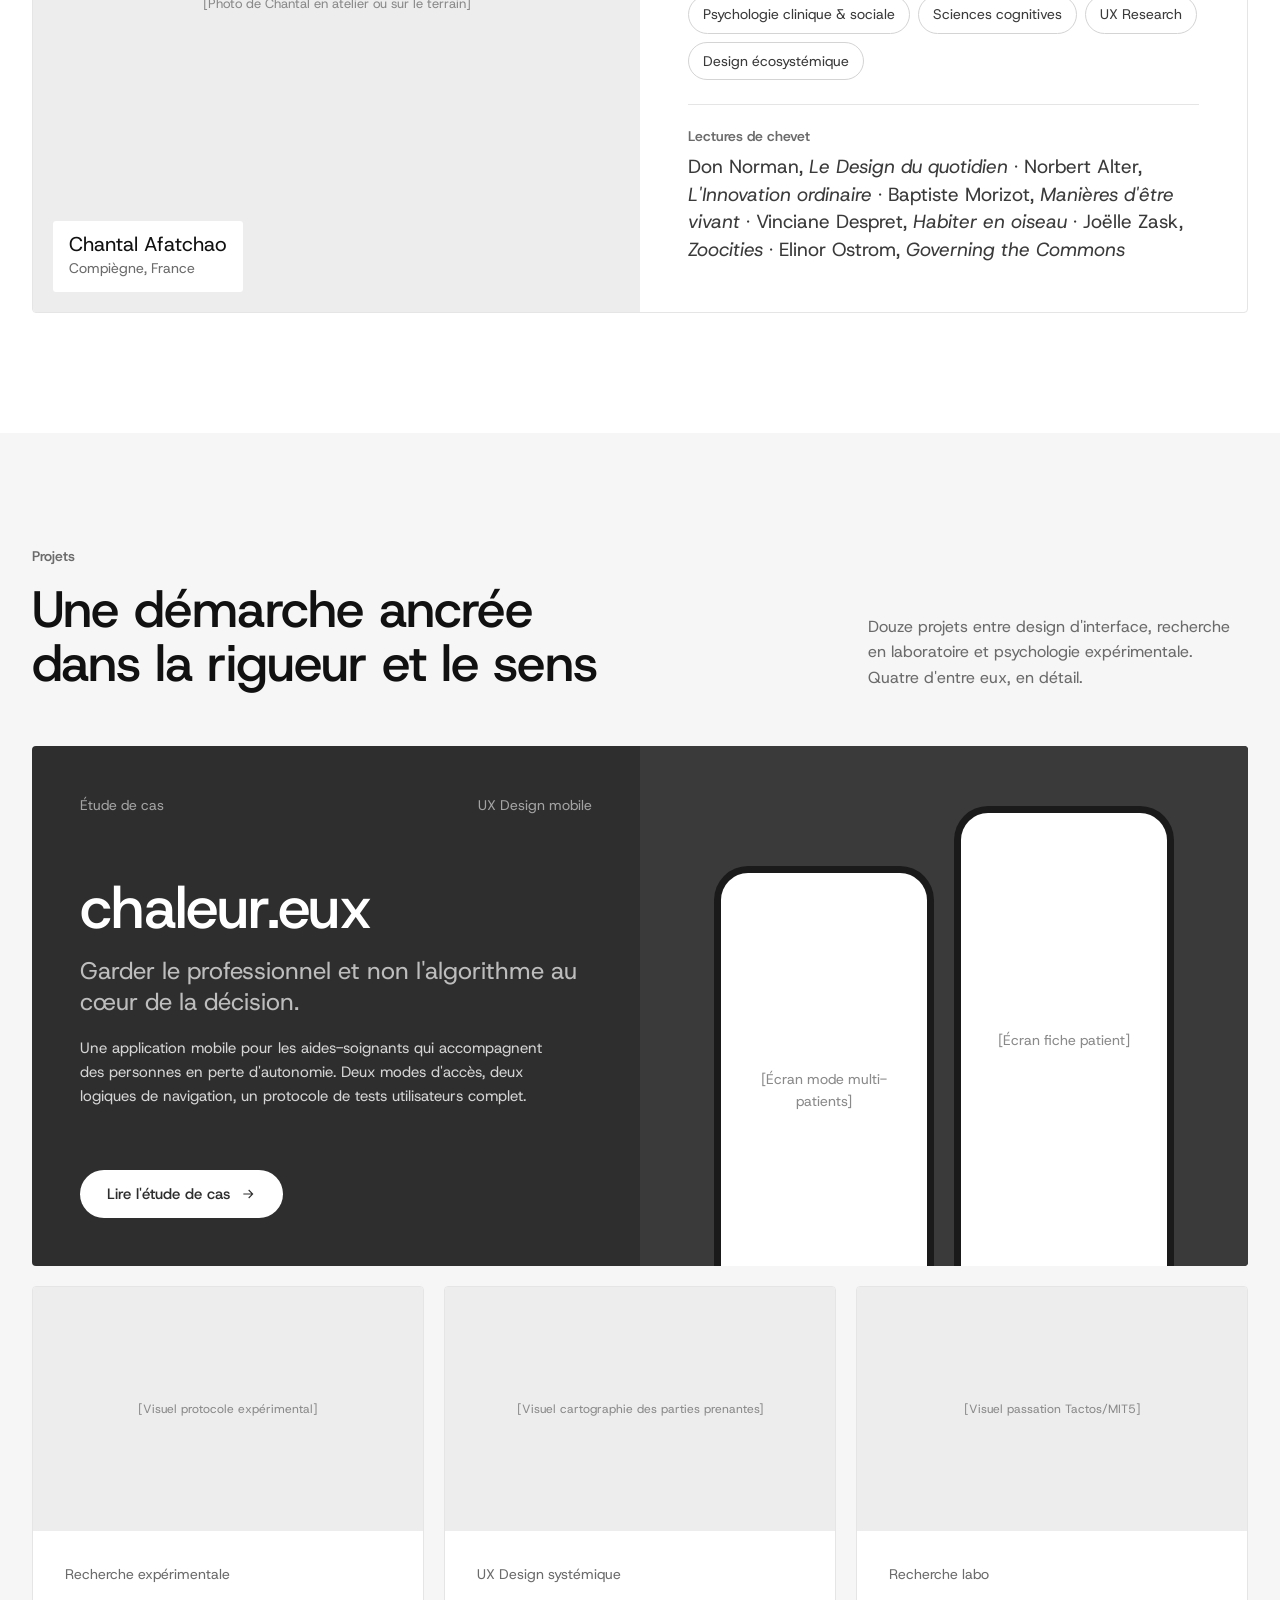
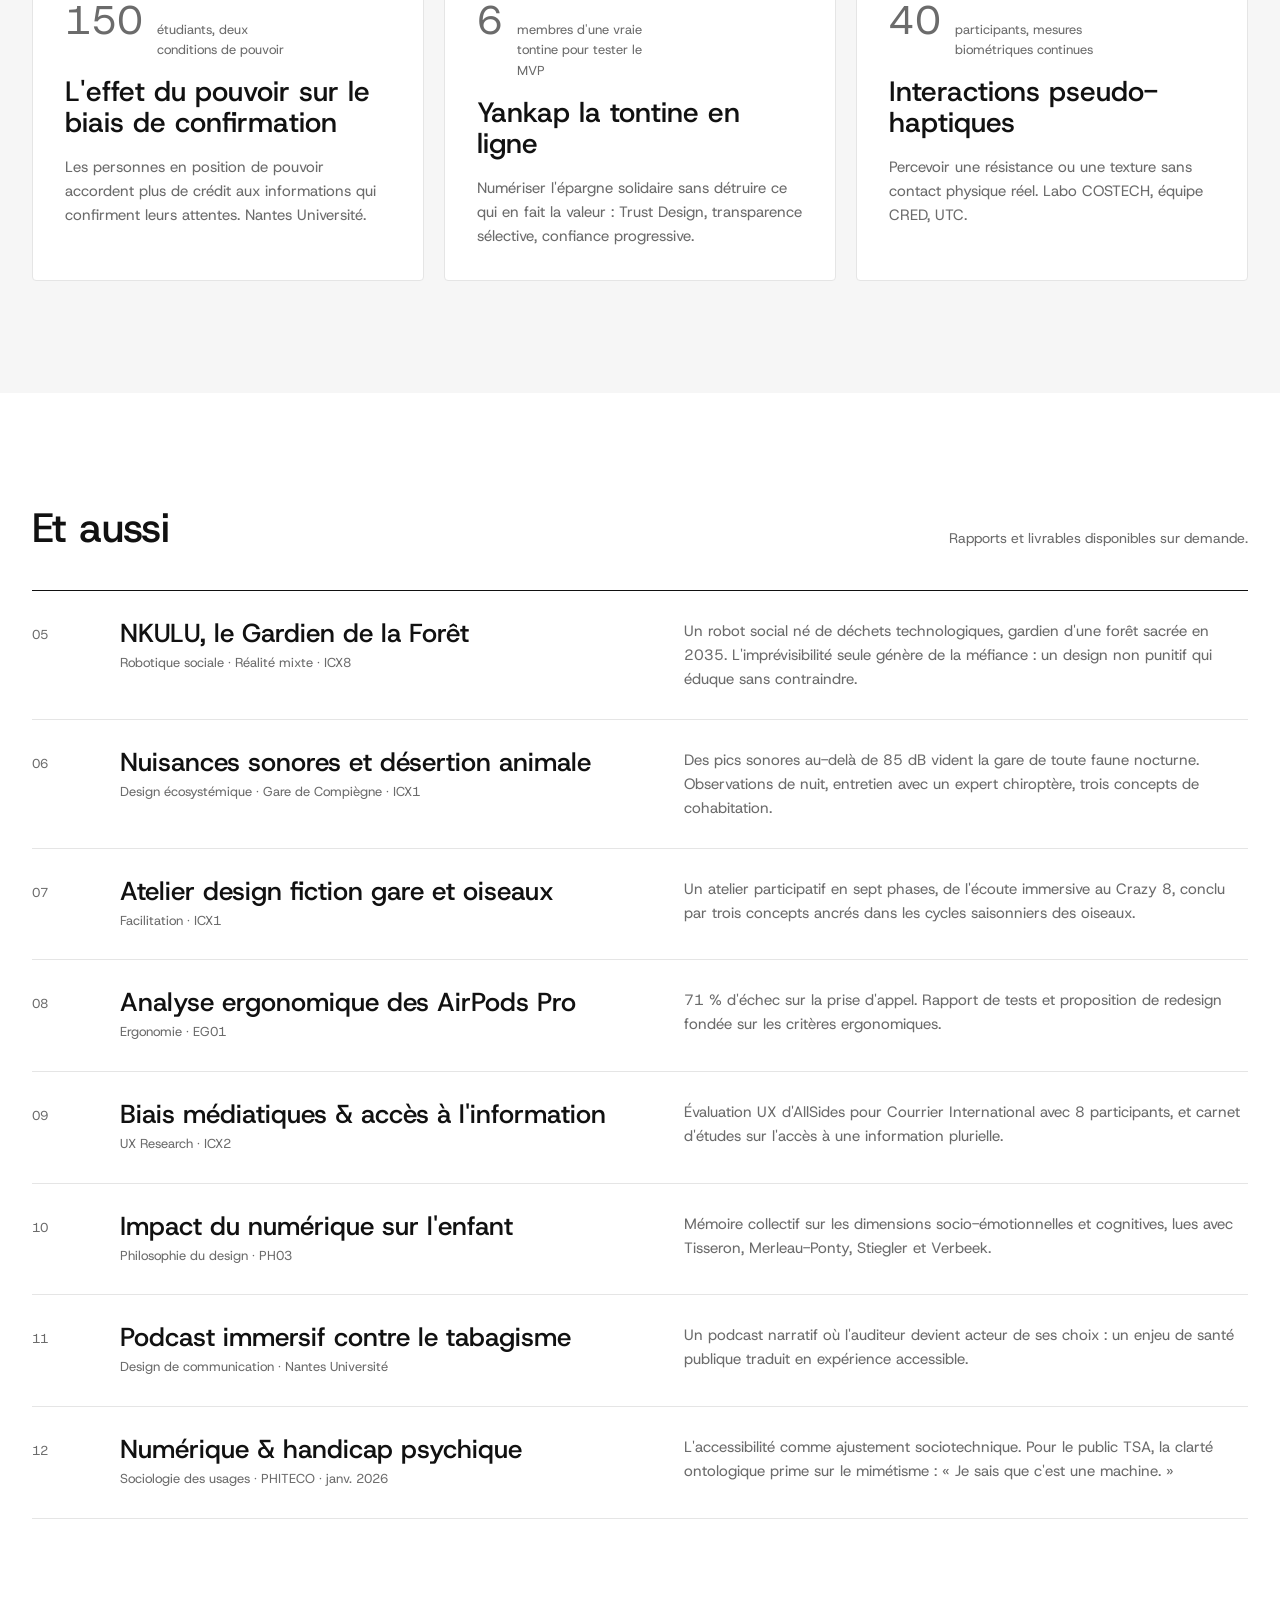
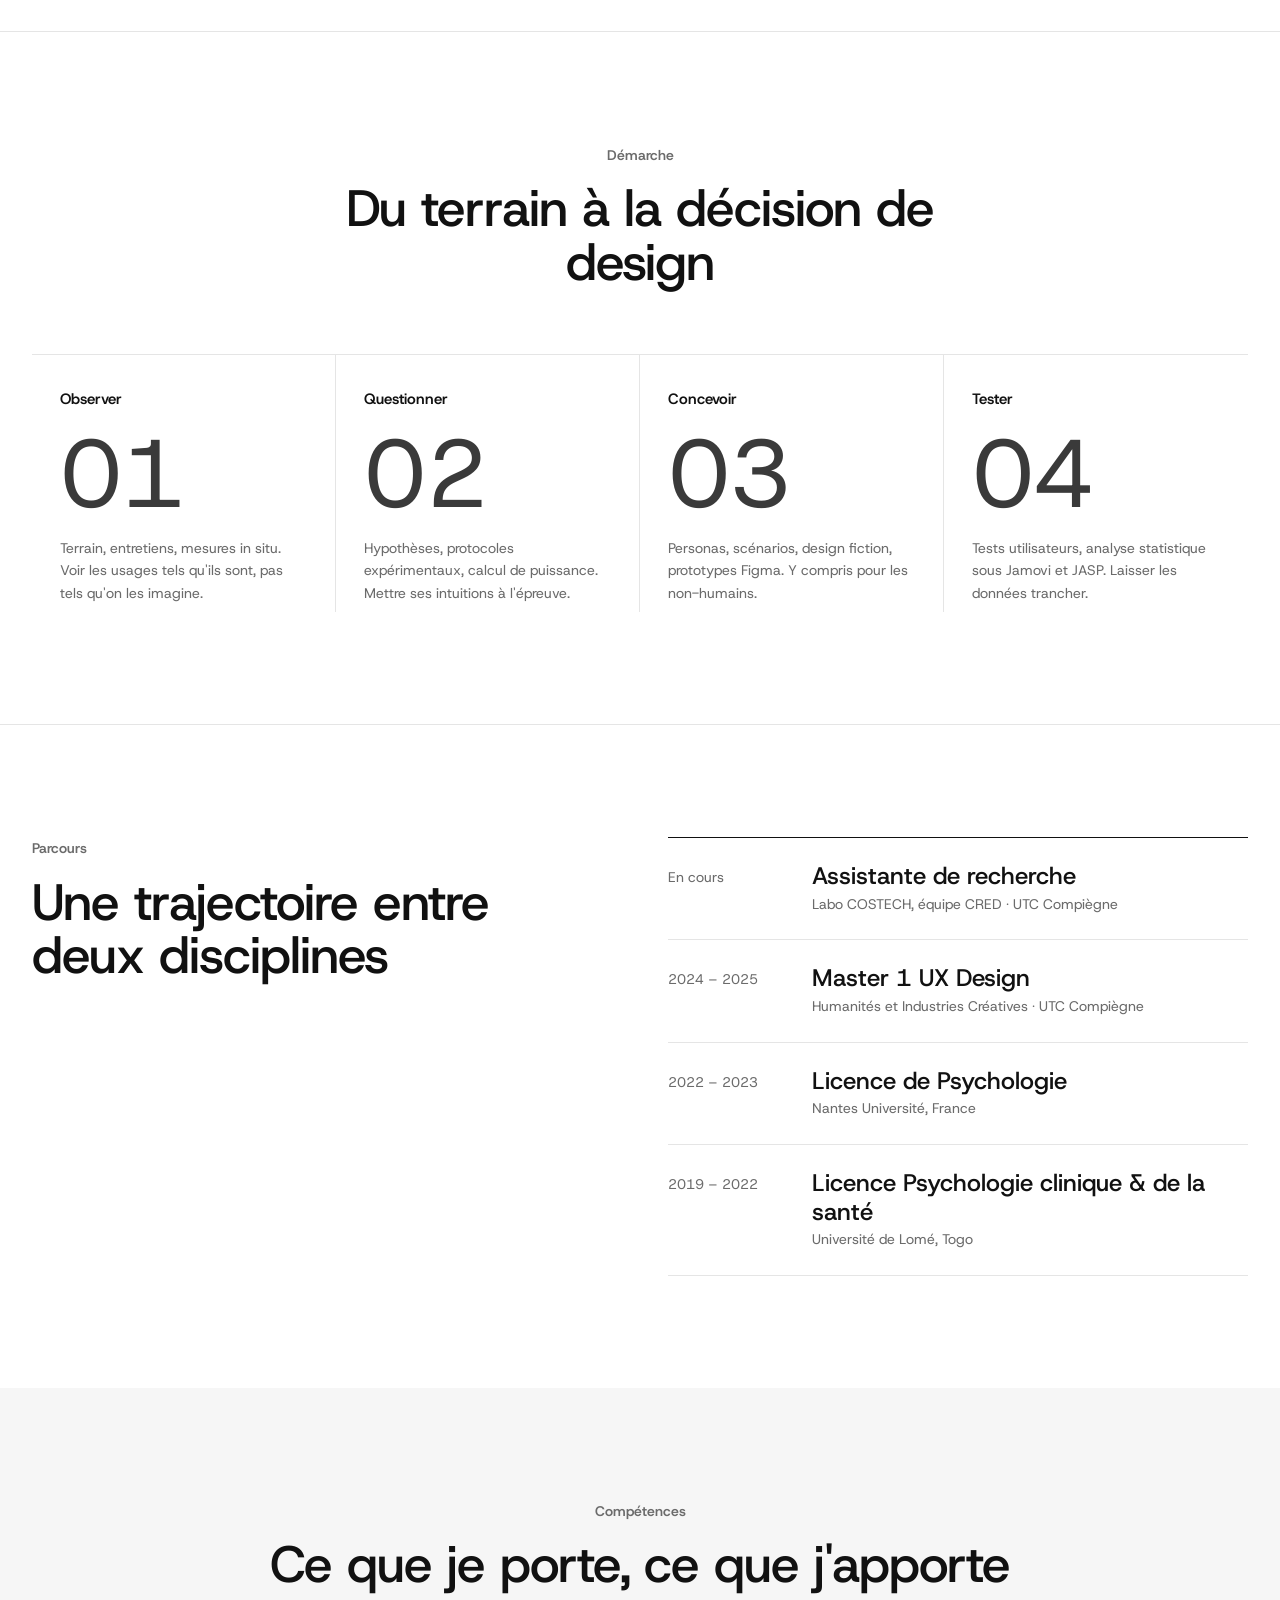
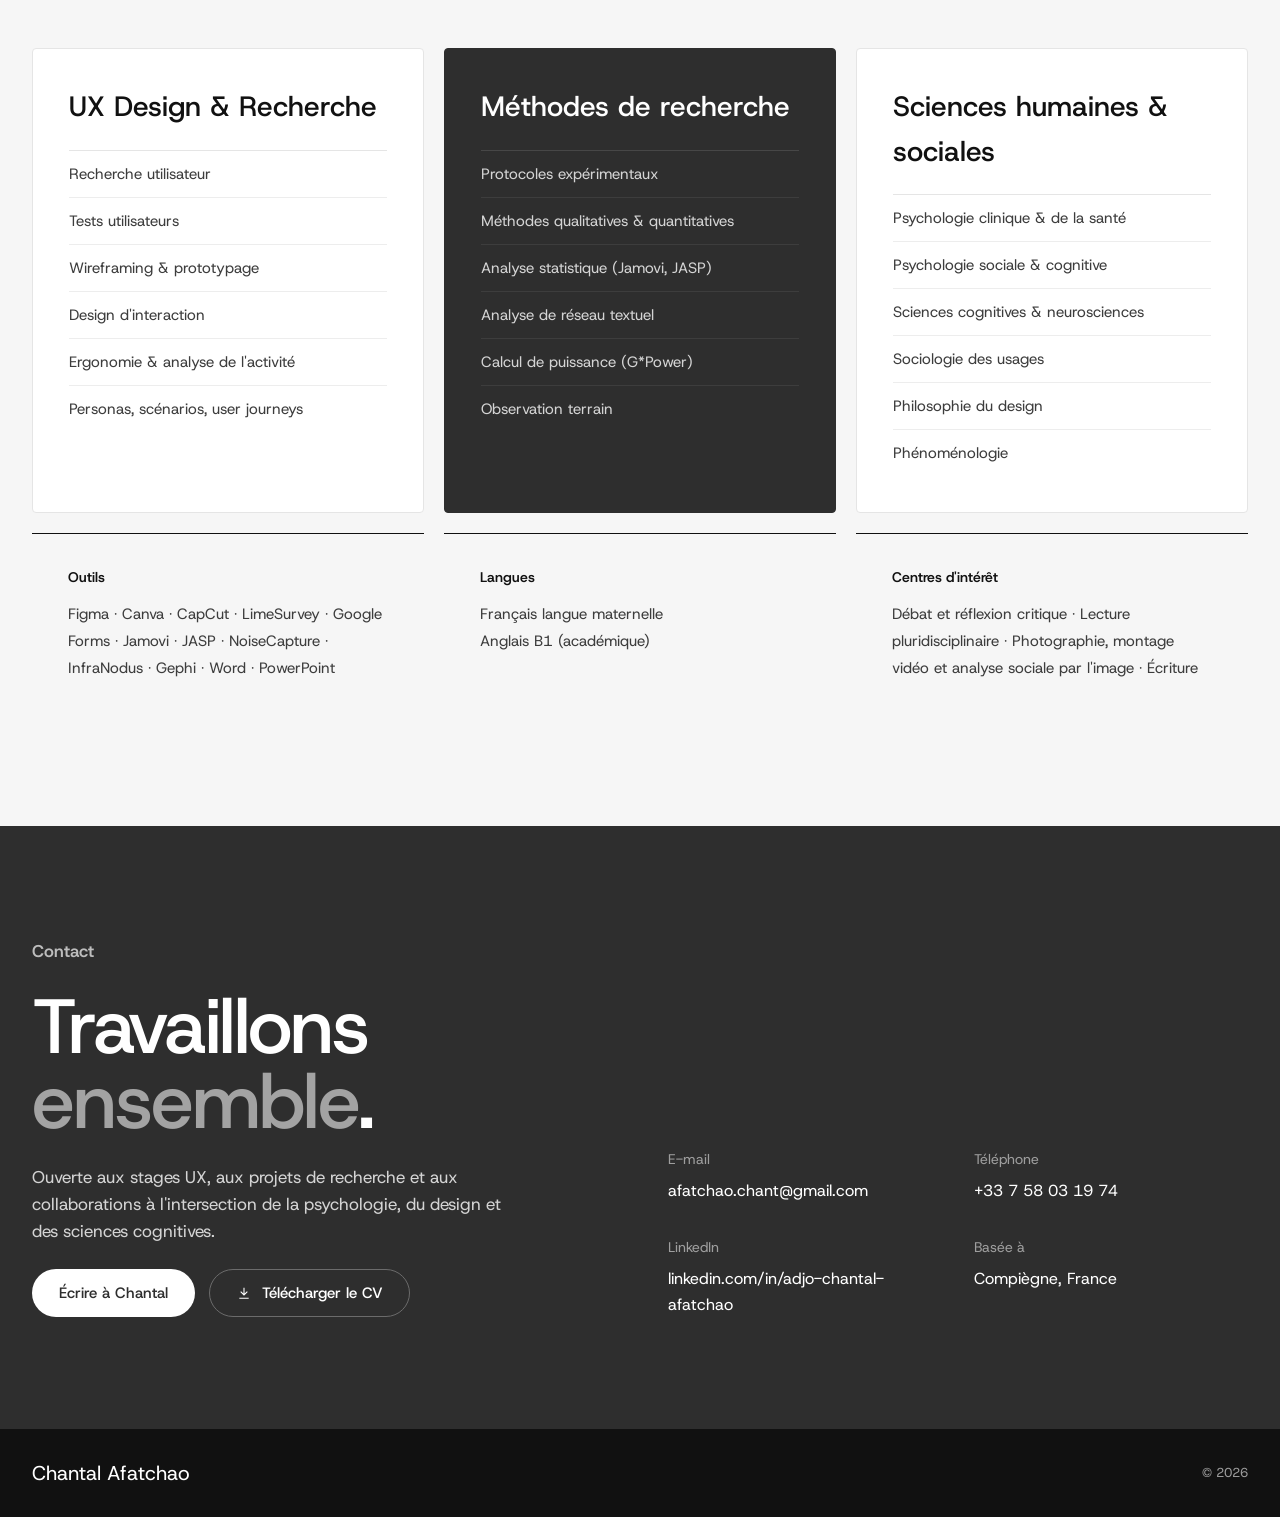
==== commit 69389d19: "humanize styling" ====
--- a/index.html
+++ b/index.html
@@ -1,319 +1,437 @@
 <!doctype html>
 <html lang="fr">
+
 <head>
-<meta charset="utf-8">
-<meta name="viewport" content="width=device-width, initial-scale=1">
-<title>Chantal Afatchao — Portfolio UX</title>
-<meta name="description" content="Portfolio de Chantal Afatchao, UX Designer & UX Researcher, Master 1 UX Design à l'UTC Compiègne.">
-<link rel="preconnect" href="https://fonts.googleapis.com">
-<link rel="preconnect" href="https://fonts.gstatic.com" crossorigin>
-<link href="https://fonts.googleapis.com/css2?family=Host+Grotesk:ital,wght@0,400;0,500;0,600;1,400&amp;display=swap" rel="stylesheet">
-<link rel="stylesheet" href="css/style.css">
+    <meta charset="utf-8">
+    <meta name="viewport" content="width=device-width, initial-scale=1">
+    <title>Chantal Afatchao Portfolio UX</title>
+    <meta name="description"
+        content="Portfolio de Chantal Afatchao, UX Designer & UX Researcher, Master 1 UX Design à l'UTC Compiègne.">
+    <link rel="preconnect" href="https://fonts.googleapis.com">
+    <link rel="preconnect" href="https://fonts.gstatic.com" crossorigin>
+    <link
+        href="https://fonts.googleapis.com/css2?family=Host+Grotesk:ital,wght@0,400;0,500;0,600;1,400&amp;display=swap"
+        rel="stylesheet">
+    <link rel="stylesheet" href="css/style.css">
 </head>
+
 <body>
 
-<!-- NAV -->
-<header class="site-header">
-<nav class="wrap nav" aria-label="Navigation principale">
-<a class="brand" href="#top"><span class="brand-dot" aria-hidden="true">C</span><span class="brand-name">Chantal Afatchao</span></a>
-<div class="nav-links">
-<a href="#approche">À propos</a>
-<a href="#projets">Projets</a>
-<a href="#parcours">Parcours</a>
-<a href="#competences">Compétences</a>
-<a href="#contact">Contact</a>
-</div>
-<a class="pill-cta" href="#contact">Me contacter</a>
-<details class="nav-mob">
-<summary aria-label="Ouvrir le menu"><svg width="20" height="20" viewBox="0 0 24 24" fill="none" stroke="#111" stroke-width="1.6" aria-hidden="true"><path d="M4 8h16M4 16h16"/></svg></summary>
-<div class="nav-mob-panel">
-<a href="#approche">À propos</a>
-<a href="#projets">Projets</a>
-<a href="#parcours">Parcours</a>
-<a href="#competences">Compétences</a>
-<a class="pill-cta" href="#contact">Me contacter</a>
-</div>
-</details>
-</nav>
-</header>
-
-<main>
-<!-- HERO -->
-<section id="top" class="hero">
-<div class="wrap hero-grid">
-<div class="hero-text">
-<div class="hero-title-group">
-<h1>Chantal <span>Afatchao</span></h1>
-<p class="hero-role">UX Designer &amp; UX Researcher</p>
-</div>
-<p class="hero-lead">Formée à la psychologie et aux sciences cognitives, je conçois à partir d'une compréhension profonde des êtres humains — de leurs usages, de leurs biais et de leurs liens sociaux.</p>
-<div class="btn-row">
-<a class="btn btn-dark" href="#projets">Voir les projets</a>
-<a class="btn btn-line" href="assets/cv-chantal-afatchao.pdf" download><svg width="16" height="16" viewBox="0 0 24 24" fill="none" stroke="currentColor" stroke-width="1.6" aria-hidden="true"><path d="M12 4v11M7 10l5 5 5-5M5 20h14"/></svg>Télécharger le CV</a>
-</div>
-</div>
-<div class="hero-visual">
-<img class="portrait" src="assets/portrait.webp" width="1500" height="2000" alt="Portrait de Chantal Afatchao" fetchpriority="high">
-<div class="badge"><strong>M1</strong><span>UX Design<br>UTC Compiègne</span></div>
-</div>
-</div>
-</section>
-
-<!-- À PROPOS -->
-<section id="approche" class="wrap about">
-<div class="about-head">
-<p class="eyebrow">À propos</p>
-<h2>Observer avant de <em>concevoir</em>, questionner avant de proposer.</h2>
-</div>
-<div class="about-card">
-<div class="about-photo">
-<div class="placeholder"><span>[Photo de Chantal en atelier ou sur le terrain]</span></div>
-<div class="name-tag"><strong>Chantal Afatchao</strong><span>Compiègne, France</span></div>
-</div>
-<div class="about-body">
-<h3>La recherche au cœur de la démarche</h3>
-<p>Master 1 UX Design à l'UTC Compiègne, après une double licence en psychologie entre Lomé et Nantes. J'étudie les usages réels, les biais cognitifs et les dimensions sociales du design — des tontines numériques aux robots sociaux, en passant par la faune d'une gare la nuit.</p>
-<div class="tags">
-<span class="tag">Psychologie clinique &amp; sociale</span>
-<span class="tag">Sciences cognitives</span>
-<span class="tag">UX Research</span>
-<span class="tag">Design écosystémique</span>
-</div>
-<div class="reading">
-<span class="label">Lectures de chevet</span>
-<p>Don Norman, <em>Le Design du quotidien</em> · Norbert Alter, <em>L'Innovation ordinaire</em> · Baptiste Morizot, <em>Manières d'être vivant</em> · Vinciane Despret, <em>Habiter en oiseau</em> · Joëlle Zask, <em>Zoocities</em> · Elinor Ostrom, <em>Governing the Commons</em></p>
-</div>
-</div>
-</div>
-</section>
-
-<!-- PROJETS -->
-<section id="projets" class="projects">
-<div class="wrap">
-<div class="section-head">
-<div>
-<p class="eyebrow">Projets</p>
-<h2>Une démarche ancrée dans la rigueur et le sens</h2>
-</div>
-<p>Douze projets entre design d'interface, recherche en laboratoire et psychologie expérimentale. Quatre d'entre eux, en détail.</p>
-</div>
-
-<article class="featured">
-<div class="featured-text">
-<div class="meta-row"><span>— 01 · Étude de cas</span><span>UX Design mobile</span></div>
-<div class="featured-title">
-<h3>chaleur.eux</h3>
-<p class="tagline">Garder le professionnel — et non l'algorithme — au cœur de la décision.</p>
-<p class="desc">Une application mobile pour les aides-soignants qui accompagnent des personnes en perte d'autonomie. Deux modes d'accès, deux logiques de navigation, un protocole de tests utilisateurs complet.</p>
-</div>
-<div class="featured-actions">
-<div class="tags">
-<span class="tag tag-dark">Recherche utilisateur</span>
-<span class="tag tag-dark">Tests utilisateurs</span>
-<span class="tag tag-dark">Design éthique</span>
-<span class="tag tag-dark">Figma</span>
-</div>
-<a class="btn btn-white" href="case-chaleureux.html">Lire l'étude de cas<svg width="16" height="16" viewBox="0 0 24 24" fill="none" stroke="currentColor" stroke-width="1.6" aria-hidden="true"><path d="M5 12h14M13 6l6 6-6 6"/></svg></a>
-</div>
-</div>
-<div class="featured-visual">
-<div class="phone phone-m down">[Écran — mode multi-patients]</div>
-<div class="phone phone-m tall">[Écran — fiche patient]</div>
-</div>
-</article>
-
-<div class="cards">
-<article class="card">
-<div class="card-visual placeholder">[Visuel — protocole expérimental]</div>
-<div class="card-body">
-<div class="meta-row"><span>— 02</span><span>Recherche expérimentale</span></div>
-<div class="stat"><strong>150</strong><span>étudiants, deux conditions de pouvoir</span></div>
-<h3>L'effet du pouvoir sur le biais de confirmation</h3>
-<p>Les personnes en position de pouvoir accordent plus de crédit aux informations qui confirment leurs attentes. Nantes Université.</p>
-</div>
-</article>
-<article class="card">
-<div class="card-visual placeholder">[Visuel — cartographie des parties prenantes]</div>
-<div class="card-body">
-<div class="meta-row"><span>— 03</span><span>UX Design systémique</span></div>
-<div class="stat"><strong>6</strong><span>membres d'une vraie tontine pour tester le MVP</span></div>
-<h3>Yankap — la tontine en ligne</h3>
-<p>Numériser l'épargne solidaire sans détruire ce qui en fait la valeur : Trust Design, transparence sélective, confiance progressive.</p>
-</div>
-</article>
-<article class="card">
-<div class="card-visual placeholder">[Visuel — passation Tactos/MIT5]</div>
-<div class="card-body">
-<div class="meta-row"><span>— 04</span><span>Recherche labo</span></div>
-<div class="stat"><strong>40</strong><span>participants, mesures biométriques continues</span></div>
-<h3>Interactions pseudo-haptiques</h3>
-<p>Percevoir une résistance ou une texture sans contact physique réel. Labo COSTECH, équipe CRED, UTC.</p>
-</div>
-</article>
-</div>
-</div>
-</section>
-
-<!-- ET AUSSI -->
-<section class="wrap more">
-<div class="more-head">
-<h2>Et aussi</h2>
-<p>Rapports et livrables disponibles sur demande.</p>
-</div>
-<div class="rows">
-<div class="row">
-<span class="num">05</span>
-<div class="title"><h3>NKULU, le Gardien de la Forêt</h3><span class="sub">Robotique sociale · Réalité mixte · ICX8</span></div>
-<p>Un robot social né de déchets technologiques, gardien d'une forêt sacrée en 2035. L'imprévisibilité seule génère de la méfiance : un design non punitif qui éduque sans contraindre.</p>
-</div>
-<div class="row">
-<span class="num">06</span>
-<div class="title"><h3>Nuisances sonores et désertion animale</h3><span class="sub">Design écosystémique · Gare de Compiègne · ICX1</span></div>
-<p>Des pics sonores au-delà de 85 dB vident la gare de toute faune nocturne. Observations de nuit, entretien avec un expert chiroptère, trois concepts de cohabitation.</p>
-</div>
-<div class="row">
-<span class="num">07</span>
-<div class="title"><h3>Atelier design fiction — gare et oiseaux</h3><span class="sub">Facilitation · ICX1</span></div>
-<p>Un atelier participatif en sept phases, de l'écoute immersive au Crazy 8, conclu par trois concepts ancrés dans les cycles saisonniers des oiseaux.</p>
-</div>
-<div class="row">
-<span class="num">08</span>
-<div class="title"><h3>Analyse ergonomique des AirPods Pro</h3><span class="sub">Ergonomie · EG01</span></div>
-<p>71 % d'échec sur la prise d'appel. Rapport de tests et proposition de redesign fondée sur les critères ergonomiques.</p>
-</div>
-<div class="row">
-<span class="num">09</span>
-<div class="title"><h3>Biais médiatiques &amp; accès à l'information</h3><span class="sub">UX Research · ICX2</span></div>
-<p>Évaluation UX d'AllSides pour Courrier International avec 8 participants, et carnet d'études sur l'accès à une information plurielle.</p>
-</div>
-<div class="row">
-<span class="num">10</span>
-<div class="title"><h3>Impact du numérique sur l'enfant</h3><span class="sub">Philosophie du design · PH03</span></div>
-<p>Mémoire collectif sur les dimensions socio-émotionnelles et cognitives, lues avec Tisseron, Merleau-Ponty, Stiegler et Verbeek.</p>
-</div>
-<div class="row">
-<span class="num">11</span>
-<div class="title"><h3>Podcast immersif contre le tabagisme</h3><span class="sub">Design de communication · Nantes Université</span></div>
-<p>Un podcast narratif où l'auditeur devient acteur de ses choix : un enjeu de santé publique traduit en expérience accessible.</p>
-</div>
-<div class="row">
-<span class="num">12</span>
-<div class="title"><h3>Numérique &amp; handicap psychique</h3><span class="sub">Sociologie des usages · PHITECO · janv. 2026</span></div>
-<p>L'accessibilité comme ajustement sociotechnique. Pour le public TSA, la clarté ontologique prime sur le mimétisme : « Je sais que c'est une machine. »</p>
-</div>
-</div>
-</section>
-
-<!-- DÉMARCHE -->
-<section class="method">
-<div class="wrap">
-<div class="center-head">
-<p class="eyebrow">Démarche</p>
-<h2>Du terrain à la décision de design</h2>
-</div>
-<div class="steps">
-<div class="step"><h3>Observer</h3><span class="big" aria-hidden="true">01</span><p>Terrain, entretiens, mesures in situ. Voir les usages tels qu'ils sont, pas tels qu'on les imagine.</p></div>
-<div class="step"><h3>Questionner</h3><span class="big" aria-hidden="true">02</span><p>Hypothèses, protocoles expérimentaux, calcul de puissance. Mettre ses intuitions à l'épreuve.</p></div>
-<div class="step"><h3>Concevoir</h3><span class="big" aria-hidden="true">03</span><p>Personas, scénarios, design fiction, prototypes Figma. Y compris pour les non-humains.</p></div>
-<div class="step"><h3>Tester</h3><span class="big" aria-hidden="true">04</span><p>Tests utilisateurs, analyse statistique sous Jamovi et JASP. Laisser les données trancher.</p></div>
-</div>
-</div>
-</section>
-
-<!-- PARCOURS -->
-<section id="parcours" class="path">
-<div class="wrap">
-<div class="path-head">
-<p class="eyebrow">Parcours</p>
-<h2>Une trajectoire entre deux disciplines</h2>
-</div>
-<div class="timeline">
-<div class="entry"><span class="when">En cours</span><div><h3>Assistante de recherche</h3><p>Labo COSTECH, équipe CRED · UTC Compiègne</p></div></div>
-<div class="entry"><span class="when">2024 – 2025</span><div><h3>Master 1 UX Design</h3><p>Humanités et Industries Créatives · UTC Compiègne</p></div></div>
-<div class="entry"><span class="when">2022 – 2023</span><div><h3>Licence de Psychologie</h3><p>Nantes Université, France</p></div></div>
-<div class="entry"><span class="when">2019 – 2022</span><div><h3>Licence Psychologie clinique &amp; de la santé</h3><p>Université de Lomé, Togo</p></div></div>
-</div>
-</div>
-</section>
-
-<!-- COMPÉTENCES -->
-<section id="competences" class="skills">
-<div class="wrap">
-<div class="center-head">
-<p class="eyebrow">Compétences</p>
-<h2>Ce que je porte, ce que j'apporte</h2>
-</div>
-<div class="skill-grid">
-<div class="skill-card">
-<h3>UX Design &amp; Recherche</h3>
-<ul>
-<li>Recherche utilisateur</li>
-<li>Tests utilisateurs</li>
-<li>Wireframing &amp; prototypage</li>
-<li>Design d'interaction</li>
-<li>Ergonomie &amp; analyse de l'activité</li>
-<li>Personas, scénarios, user journeys</li>
-</ul>
-</div>
-<div class="skill-card dark">
-<h3>Méthodes de recherche</h3>
-<ul>
-<li>Protocoles expérimentaux</li>
-<li>Méthodes qualitatives &amp; quantitatives</li>
-<li>Analyse statistique (Jamovi, JASP)</li>
-<li>Analyse de réseau textuel</li>
-<li>Calcul de puissance (G*Power)</li>
-<li>Observation terrain</li>
-</ul>
-</div>
-<div class="skill-card">
-<h3>Sciences humaines &amp; sociales</h3>
-<ul>
-<li>Psychologie clinique &amp; de la santé</li>
-<li>Psychologie sociale &amp; cognitive</li>
-<li>Sciences cognitives &amp; neurosciences</li>
-<li>Sociologie des usages</li>
-<li>Philosophie du design</li>
-<li>Phénoménologie</li>
-</ul>
-</div>
-</div>
-<div class="skill-extra">
-<div><h3>Outils</h3><p>Figma · Canva · CapCut · LimeSurvey · Google Forms · Jamovi · JASP · NoiseCapture · InfraNodus · Gephi · Word · PowerPoint</p></div>
-<div><h3>Langues</h3><p>Français — langue maternelle<br>Anglais — B1 (académique)</p></div>
-<div><h3>Centres d'intérêt</h3><p>Débat et réflexion critique · Lecture pluridisciplinaire · Photographie, montage vidéo et analyse sociale par l'image · Écriture</p></div>
-</div>
-</div>
-</section>
-
-<!-- CONTACT -->
-<section id="contact" class="contact">
-<div class="wrap">
-<div class="contact-main">
-<p class="eyebrow">Contact</p>
-<h2>Travaillons <em>ensemble</em>.</h2>
-<p>Ouverte aux stages UX, aux projets de recherche et aux collaborations à l'intersection de la psychologie, du design et des sciences cognitives.</p>
-<div class="btn-row">
-<a class="btn btn-white" href="mailto:afatchao.chant@gmail.com">Écrire à Chantal</a>
-<a class="btn btn-line-dark" href="assets/cv-chantal-afatchao.pdf" download><svg width="16" height="16" viewBox="0 0 24 24" fill="none" stroke="currentColor" stroke-width="1.6" aria-hidden="true"><path d="M12 4v11M7 10l5 5 5-5M5 20h14"/></svg>Télécharger le CV</a>
-</div>
-</div>
-<div class="contact-info">
-<div><span class="label">E-mail</span><a href="mailto:afatchao.chant@gmail.com">afatchao.chant@gmail.com</a></div>
-<div><span class="label">Téléphone</span><a href="tel:+33758031974">+33 7 58 03 19 74</a></div>
-<div><span class="label">LinkedIn</span><a href="https://www.linkedin.com/in/adjo-chantal-afatchao-296263353/" target="_blank" rel="noopener">linkedin.com/in/adjo-chantal-afatchao</a></div>
-<div><span class="label">Basée à</span><span>Compiègne, France</span></div>
-</div>
-</div>
-</section>
-</main>
-
-<footer class="site-footer">
-<div class="wrap footer-inner">
-<strong>Chantal Afatchao</strong>
-<span>Ce portfolio s'appuie sur les rapports académiques originaux.</span>
-<span>© 2026</span>
-</div>
-</footer>
+    <!-- NAV -->
+    <header class="site-header">
+        <nav class="wrap nav" aria-label="Navigation principale">
+            <a class="brand" href="#top"><span class="brand-name">Chantal Afatchao</span></a>
+            <div class="nav-links">
+                <a href="#approche">À propos</a>
+                <a href="#projets">Projets</a>
+                <a href="#parcours">Parcours</a>
+                <a href="#competences">Compétences</a>
+                <a href="#contact">Contact</a>
+            </div>
+            <a class="pill-cta" href="#contact">Me contacter</a>
+            <details class="nav-mob">
+                <summary aria-label="Ouvrir le menu"><svg width="20" height="20" viewBox="0 0 24 24" fill="none"
+                        stroke="#111" stroke-width="1.6" aria-hidden="true">
+                        <path d="M4 8h16M4 16h16" />
+                    </svg></summary>
+                <div class="nav-mob-panel">
+                    <a href="#approche">À propos</a>
+                    <a href="#projets">Projets</a>
+                    <a href="#parcours">Parcours</a>
+                    <a href="#competences">Compétences</a>
+                    <a class="pill-cta" href="#contact">Me contacter</a>
+                </div>
+            </details>
+        </nav>
+    </header>
+
+    <main>
+        <!-- HERO -->
+        <section id="top" class="hero">
+            <div class="wrap hero-grid">
+                <div class="hero-text">
+                    <div class="hero-title-group">
+                        <h1>Chantal <span>Afatchao</span></h1>
+                        <p class="hero-role">UX Designer &amp; UX Researcher</p>
+                    </div>
+                    <p class="hero-lead">Formée à la psychologie et aux sciences cognitives, je conçois à partir d'une
+                        compréhension profonde des êtres humains de leurs usages, de leurs biais et de leurs liens
+                        sociaux.</p>
+                    <div class="btn-row">
+                        <a class="btn btn-dark" href="#projets">Voir les projets</a>
+                        <a class="btn btn-line" href="assets/cv-chantal-afatchao.pdf" download><svg width="16"
+                                height="16" viewBox="0 0 24 24" fill="none" stroke="currentColor" stroke-width="1.6"
+                                aria-hidden="true">
+                                <path d="M12 4v11M7 10l5 5 5-5M5 20h14" />
+                            </svg>Télécharger le CV</a>
+                    </div>
+                </div>
+                <div class="hero-visual">
+                    <img class="portrait" src="assets/portrait.webp" width="1500" height="2000"
+                        alt="Portrait de Chantal Afatchao" fetchpriority="high">
+                    <div class="badge"><strong>M1</strong><span>UX Design<br>UTC Compiègne</span></div>
+                </div>
+            </div>
+        </section>
+
+        <!-- À PROPOS -->
+        <section id="approche" class="wrap about">
+            <div class="about-head">
+                <p class="eyebrow">À propos</p>
+                <h2>Observer avant de <em>concevoir</em>, questionner avant de proposer.</h2>
+            </div>
+            <div class="about-card">
+                <div class="about-photo">
+                    <div class="placeholder"><span>[Photo de Chantal en atelier ou sur le terrain]</span></div>
+                    <div class="name-tag"><strong>Chantal Afatchao</strong><span>Compiègne, France</span></div>
+                </div>
+                <div class="about-body">
+                    <h3>La recherche au cœur de la démarche</h3>
+                    <p>Master 1 UX Design à l'UTC Compiègne, après une double licence en psychologie entre Lomé et
+                        Nantes. J'étudie les usages réels, les biais cognitifs et les dimensions sociales du design des
+                        tontines numériques aux robots sociaux, en passant par la faune d'une gare la nuit.</p>
+                    <div class="tags">
+                        <span class="tag">Psychologie clinique &amp; sociale</span>
+                        <span class="tag">Sciences cognitives</span>
+                        <span class="tag">UX Research</span>
+                        <span class="tag">Design écosystémique</span>
+                    </div>
+                    <div class="reading">
+                        <span class="label">Lectures de chevet</span>
+                        <p>Don Norman, <em>Le Design du quotidien</em> · Norbert Alter, <em>L'Innovation ordinaire</em>
+                            · Baptiste Morizot, <em>Manières d'être vivant</em> · Vinciane Despret, <em>Habiter en
+                                oiseau</em> · Joëlle Zask, <em>Zoocities</em> · Elinor Ostrom, <em>Governing the
+                                Commons</em></p>
+                    </div>
+                </div>
+            </div>
+        </section>
+
+        <!-- PROJETS -->
+        <section id="projets" class="projects">
+            <div class="wrap">
+                <div class="section-head">
+                    <div>
+                        <p class="eyebrow">Projets</p>
+                        <h2>Une démarche ancrée dans la rigueur et le sens</h2>
+                    </div>
+                    <p>Douze projets entre design d'interface, recherche en laboratoire et psychologie expérimentale.
+                        Quatre d'entre eux, en détail.</p>
+                </div>
+
+                <article class="featured">
+                    <div class="featured-text">
+                        <div class="meta-row"><span>Étude de cas</span><span>UX Design mobile</span></div>
+                        <div class="featured-title">
+                            <h3>chaleur.eux</h3>
+                            <p class="tagline">Garder le professionnel et non l'algorithme au cœur de la décision.
+                            </p>
+                            <p class="desc">Une application mobile pour les aides-soignants qui accompagnent des
+                                personnes en perte d'autonomie. Deux modes d'accès, deux logiques de navigation, un
+                                protocole de tests utilisateurs complet.</p>
+                        </div>
+                        <div class="featured-actions">
+                            <!-- <div class="tags">
+                                <span class="tag tag-dark">Recherche utilisateur</span>
+                                <span class="tag tag-dark">Tests utilisateurs</span>
+                                <span class="tag tag-dark">Design éthique</span>
+                                <span class="tag tag-dark">Figma</span>
+                            </div> -->
+                            <a class="btn btn-white" href="case-chaleureux.html">Lire l'étude de cas<svg width="16"
+                                    height="16" viewBox="0 0 24 24" fill="none" stroke="currentColor" stroke-width="1.6"
+                                    aria-hidden="true">
+                                    <path d="M5 12h14M13 6l6 6-6 6" />
+                                </svg></a>
+                        </div>
+                    </div>
+                    <div class="featured-visual">
+                        <div class="phone phone-m down">[Écran mode multi-patients]</div>
+                        <div class="phone phone-m tall">[Écran fiche patient]</div>
+                    </div>
+                </article>
+
+                <div class="cards">
+                    <article class="card">
+                        <div class="card-visual placeholder">[Visuel protocole expérimental]</div>
+                        <div class="card-body">
+                            <div class="meta-row"><span>Recherche expérimentale</span></div>
+                            <div class="stat"><strong>150</strong><span>étudiants, deux conditions de pouvoir</span>
+                            </div>
+                            <h3>L'effet du pouvoir sur le biais de confirmation</h3>
+                            <p>Les personnes en position de pouvoir accordent plus de crédit aux informations qui
+                                confirment leurs attentes. Nantes Université.</p>
+                        </div>
+                    </article>
+                    <article class="card">
+                        <div class="card-visual placeholder">[Visuel cartographie des parties prenantes]</div>
+                        <div class="card-body">
+                            <div class="meta-row"><span>UX Design systémique</span></div>
+                            <div class="stat"><strong>6</strong><span>membres d'une vraie tontine pour tester le
+                                    MVP</span></div>
+                            <h3>Yankap la tontine en ligne</h3>
+                            <p>Numériser l'épargne solidaire sans détruire ce qui en fait la valeur : Trust Design,
+                                transparence sélective, confiance progressive.</p>
+                        </div>
+                    </article>
+                    <article class="card">
+                        <div class="card-visual placeholder">[Visuel passation Tactos/MIT5]</div>
+                        <div class="card-body">
+                            <div class="meta-row"><span>Recherche labo</span></div>
+                            <div class="stat"><strong>40</strong><span>participants, mesures biométriques
+                                    continues</span></div>
+                            <h3>Interactions pseudo-haptiques</h3>
+                            <p>Percevoir une résistance ou une texture sans contact physique réel. Labo COSTECH, équipe
+                                CRED, UTC.</p>
+                        </div>
+                    </article>
+                </div>
+            </div>
+        </section>
+
+        <!-- ET AUSSI -->
+        <section class="wrap more">
+            <div class="more-head">
+                <h2>Et aussi</h2>
+                <p>Rapports et livrables disponibles sur demande.</p>
+            </div>
+            <div class="rows">
+                <div class="row">
+                    <span class="num">05</span>
+                    <div class="title">
+                        <h3>NKULU, le Gardien de la Forêt</h3><span class="sub">Robotique sociale · Réalité mixte ·
+                            ICX8</span>
+                    </div>
+                    <p>Un robot social né de déchets technologiques, gardien d'une forêt sacrée en 2035.
+                        L'imprévisibilité seule génère de la méfiance : un design non punitif qui éduque sans
+                        contraindre.</p>
+                </div>
+                <div class="row">
+                    <span class="num">06</span>
+                    <div class="title">
+                        <h3>Nuisances sonores et désertion animale</h3><span class="sub">Design écosystémique · Gare de
+                            Compiègne · ICX1</span>
+                    </div>
+                    <p>Des pics sonores au-delà de 85 dB vident la gare de toute faune nocturne. Observations de nuit,
+                        entretien avec un expert chiroptère, trois concepts de cohabitation.</p>
+                </div>
+                <div class="row">
+                    <span class="num">07</span>
+                    <div class="title">
+                        <h3>Atelier design fiction gare et oiseaux</h3><span class="sub">Facilitation · ICX1</span>
+                    </div>
+                    <p>Un atelier participatif en sept phases, de l'écoute immersive au Crazy 8, conclu par trois
+                        concepts ancrés dans les cycles saisonniers des oiseaux.</p>
+                </div>
+                <div class="row">
+                    <span class="num">08</span>
+                    <div class="title">
+                        <h3>Analyse ergonomique des AirPods Pro</h3><span class="sub">Ergonomie · EG01</span>
+                    </div>
+                    <p>71 % d'échec sur la prise d'appel. Rapport de tests et proposition de redesign fondée sur les
+                        critères ergonomiques.</p>
+                </div>
+                <div class="row">
+                    <span class="num">09</span>
+                    <div class="title">
+                        <h3>Biais médiatiques &amp; accès à l'information</h3><span class="sub">UX Research ·
+                            ICX2</span>
+                    </div>
+                    <p>Évaluation UX d'AllSides pour Courrier International avec 8 participants, et carnet d'études sur
+                        l'accès à une information plurielle.</p>
+                </div>
+                <div class="row">
+                    <span class="num">10</span>
+                    <div class="title">
+                        <h3>Impact du numérique sur l'enfant</h3><span class="sub">Philosophie du design · PH03</span>
+                    </div>
+                    <p>Mémoire collectif sur les dimensions socio-émotionnelles et cognitives, lues avec Tisseron,
+                        Merleau-Ponty, Stiegler et Verbeek.</p>
+                </div>
+                <div class="row">
+                    <span class="num">11</span>
+                    <div class="title">
+                        <h3>Podcast immersif contre le tabagisme</h3><span class="sub">Design de communication · Nantes
+                            Université</span>
+                    </div>
+                    <p>Un podcast narratif où l'auditeur devient acteur de ses choix : un enjeu de santé publique
+                        traduit en expérience accessible.</p>
+                </div>
+                <div class="row">
+                    <span class="num">12</span>
+                    <div class="title">
+                        <h3>Numérique &amp; handicap psychique</h3><span class="sub">Sociologie des usages · PHITECO ·
+                            janv. 2026</span>
+                    </div>
+                    <p>L'accessibilité comme ajustement sociotechnique. Pour le public TSA, la clarté ontologique prime
+                        sur le mimétisme : « Je sais que c'est une machine. »</p>
+                </div>
+            </div>
+        </section>
+
+        <!-- DÉMARCHE -->
+        <section class="method">
+            <div class="wrap">
+                <div class="center-head">
+                    <p class="eyebrow">Démarche</p>
+                    <h2>Du terrain à la décision de design</h2>
+                </div>
+                <div class="steps">
+                    <div class="step">
+                        <h3>Observer</h3><span class="big" aria-hidden="true">01</span>
+                        <p>Terrain, entretiens, mesures in situ. Voir les usages tels qu'ils sont, pas tels qu'on les
+                            imagine.</p>
+                    </div>
+                    <div class="step">
+                        <h3>Questionner</h3><span class="big" aria-hidden="true">02</span>
+                        <p>Hypothèses, protocoles expérimentaux, calcul de puissance. Mettre ses intuitions à l'épreuve.
+                        </p>
+                    </div>
+                    <div class="step">
+                        <h3>Concevoir</h3><span class="big" aria-hidden="true">03</span>
+                        <p>Personas, scénarios, design fiction, prototypes Figma. Y compris pour les non-humains.</p>
+                    </div>
+                    <div class="step">
+                        <h3>Tester</h3><span class="big" aria-hidden="true">04</span>
+                        <p>Tests utilisateurs, analyse statistique sous Jamovi et JASP. Laisser les données trancher.
+                        </p>
+                    </div>
+                </div>
+            </div>
+        </section>
+
+        <!-- PARCOURS -->
+        <section id="parcours" class="path">
+            <div class="wrap">
+                <div class="path-head">
+                    <p class="eyebrow">Parcours</p>
+                    <h2>Une trajectoire entre deux disciplines</h2>
+                </div>
+                <div class="timeline">
+                    <div class="entry"><span class="when">En cours</span>
+                        <div>
+                            <h3>Assistante de recherche</h3>
+                            <p>Labo COSTECH, équipe CRED · UTC Compiègne</p>
+                        </div>
+                    </div>
+                    <div class="entry"><span class="when">2024 – 2025</span>
+                        <div>
+                            <h3>Master 1 UX Design</h3>
+                            <p>Humanités et Industries Créatives · UTC Compiègne</p>
+                        </div>
+                    </div>
+                    <div class="entry"><span class="when">2022 – 2023</span>
+                        <div>
+                            <h3>Licence de Psychologie</h3>
+                            <p>Nantes Université, France</p>
+                        </div>
+                    </div>
+                    <div class="entry"><span class="when">2019 – 2022</span>
+                        <div>
+                            <h3>Licence Psychologie clinique &amp; de la santé</h3>
+                            <p>Université de Lomé, Togo</p>
+                        </div>
+                    </div>
+                </div>
+            </div>
+        </section>
+
+        <!-- COMPÉTENCES -->
+        <section id="competences" class="skills">
+            <div class="wrap">
+                <div class="center-head">
+                    <p class="eyebrow">Compétences</p>
+                    <h2>Ce que je porte, ce que j'apporte</h2>
+                </div>
+                <div class="skill-grid">
+                    <div class="skill-card">
+                        <h3>UX Design &amp; Recherche</h3>
+                        <ul>
+                            <li>Recherche utilisateur</li>
+                            <li>Tests utilisateurs</li>
+                            <li>Wireframing &amp; prototypage</li>
+                            <li>Design d'interaction</li>
+                            <li>Ergonomie &amp; analyse de l'activité</li>
+                            <li>Personas, scénarios, user journeys</li>
+                        </ul>
+                    </div>
+                    <div class="skill-card dark">
+                        <h3>Méthodes de recherche</h3>
+                        <ul>
+                            <li>Protocoles expérimentaux</li>
+                            <li>Méthodes qualitatives &amp; quantitatives</li>
+                            <li>Analyse statistique (Jamovi, JASP)</li>
+                            <li>Analyse de réseau textuel</li>
+                            <li>Calcul de puissance (G*Power)</li>
+                            <li>Observation terrain</li>
+                        </ul>
+                    </div>
+                    <div class="skill-card">
+                        <h3>Sciences humaines &amp; sociales</h3>
+                        <ul>
+                            <li>Psychologie clinique &amp; de la santé</li>
+                            <li>Psychologie sociale &amp; cognitive</li>
+                            <li>Sciences cognitives &amp; neurosciences</li>
+                            <li>Sociologie des usages</li>
+                            <li>Philosophie du design</li>
+                            <li>Phénoménologie</li>
+                        </ul>
+                    </div>
+                </div>
+                <div class="skill-extra">
+                    <div>
+                        <h3>Outils</h3>
+                        <p>Figma · Canva · CapCut · LimeSurvey · Google Forms · Jamovi · JASP · NoiseCapture ·
+                            InfraNodus · Gephi · Word · PowerPoint</p>
+                    </div>
+                    <div>
+                        <h3>Langues</h3>
+                        <p>Français langue maternelle<br>Anglais B1 (académique)</p>
+                    </div>
+                    <div>
+                        <h3>Centres d'intérêt</h3>
+                        <p>Débat et réflexion critique · Lecture pluridisciplinaire · Photographie, montage vidéo et
+                            analyse sociale par l'image · Écriture</p>
+                    </div>
+                </div>
+            </div>
+        </section>
+
+        <!-- CONTACT -->
+        <section id="contact" class="contact">
+            <div class="wrap">
+                <div class="contact-main">
+                    <p class="eyebrow">Contact</p>
+                    <h2>Travaillons <em>ensemble</em>.</h2>
+                    <p>Ouverte aux stages UX, aux projets de recherche et aux collaborations à l'intersection de la
+                        psychologie, du design et des sciences cognitives.</p>
+                    <div class="btn-row">
+                        <a class="btn btn-white" href="mailto:afatchao.chant@gmail.com">Écrire à Chantal</a>
+                        <a class="btn btn-line-dark" href="assets/cv-chantal-afatchao.pdf" download><svg width="16"
+                                height="16" viewBox="0 0 24 24" fill="none" stroke="currentColor" stroke-width="1.6"
+                                aria-hidden="true">
+                                <path d="M12 4v11M7 10l5 5 5-5M5 20h14" />
+                            </svg>Télécharger le CV</a>
+                    </div>
+                </div>
+                <div class="contact-info">
+                    <div><span class="label">E-mail</span><a
+                            href="mailto:afatchao.chant@gmail.com">afatchao.chant@gmail.com</a></div>
+                    <div><span class="label">Téléphone</span><a href="tel:+33758031974">+33 7 58 03 19 74</a></div>
+                    <div><span class="label">LinkedIn</span><a
+                            href="https://www.linkedin.com/in/adjo-chantal-afatchao-296263353/" target="_blank"
+                            rel="noopener">linkedin.com/in/adjo-chantal-afatchao</a></div>
+                    <div><span class="label">Basée à</span><span>Compiègne, France</span></div>
+                </div>
+            </div>
+        </section>
+    </main>
+
+    <footer class="site-footer">
+        <div class="wrap footer-inner">
+            <strong>Chantal Afatchao</strong>
+            <span>© 2026</span>
+        </div>
+    </footer>
 </body>
-</html>
+
+</html>
--- a/css/style.css
+++ b/css/style.css
@@ -1,290 +1,1625 @@
 /* ===== Base ===== */
-:root{
-  --ink:#111;--ink-2:#3A3A3A;--ink-3:#3D3D3D;--muted:#6B6B6B;--soft:#8A8A8A;
-  --line:#E5E5E5;--line-2:#D4D4D4;--bg:#fff;--bg-soft:#F6F6F6;--bg-ph:#EDEDED;
-  --dark:#2E2E2E;--darker:#111;--wrap:1280px;
-  --font:'PP Neue Montreal','Host Grotesk','Helvetica Neue',sans-serif;
-}
-*{box-sizing:border-box}
-html{scroll-behavior:smooth}
-body{margin:0;background:var(--bg);color:var(--ink);font-family:var(--font);font-size:16px;line-height:1.6;-webkit-font-smoothing:antialiased}
-a{color:var(--ink)}
-a:hover{color:var(--muted)}
-h1,h2,h3,p,ul,blockquote{margin:0}
-ul{padding:0;list-style:none}
-:focus-visible{outline:2px solid var(--ink);outline-offset:3px}
-.wrap{max-width:var(--wrap);margin:0 auto;padding-left:32px;padding-right:32px}
-.eyebrow{font-size:12px;letter-spacing:.14em;text-transform:uppercase;color:var(--muted);font-weight:600}
-.muted{color:var(--muted)}
-.display{font-family:var(--font);font-weight:500}
+:root {
+  --ink: #111;
+  --ink-2: #3A3A3A;
+  --ink-3: #3D3D3D;
+  --muted: #6B6B6B;
+  --soft: #8A8A8A;
+  --line: #E5E5E5;
+  --line-2: #D4D4D4;
+  --bg: #fff;
+  --bg-soft: #F6F6F6;
+  --bg-ph: #EDEDED;
+  --dark: #2E2E2E;
+  --darker: #111;
+  --wrap: 1280px;
+  --font: 'PP Neue Montreal', 'Host Grotesk', 'Helvetica Neue', sans-serif;
+}
+
+* {
+  box-sizing: border-box
+}
+
+html {
+  scroll-behavior: smooth;
+  scroll-padding-top: 80px
+}
+
+body {
+  margin: 0;
+  background: var(--bg);
+  color: var(--ink);
+  font-family: var(--font);
+  font-size: 16px;
+  line-height: 1.6;
+  -webkit-font-smoothing: antialiased
+}
+
+a {
+  color: var(--ink)
+}
+
+a:hover {
+  color: var(--muted)
+}
+
+h1,
+h2,
+h3,
+p,
+ul,
+blockquote {
+  margin: 0
+}
+
+ul {
+  padding: 0;
+  list-style: none
+}
+
+:focus-visible {
+  outline: 2px solid var(--ink);
+  outline-offset: 3px
+}
+
+.wrap {
+  max-width: var(--wrap);
+  margin: 0 auto;
+  padding-left: 32px;
+  padding-right: 32px
+}
+
+.eyebrow {
+  font-size: 14px;
+  /* letter-spacing: .14em; */
+  /* text-transform: uppercase; */
+  color: var(--muted);
+  font-weight: 600
+}
+
+.muted {
+  color: var(--muted)
+}
+
+.display {
+  font-family: var(--font);
+  font-weight: 500
+}
 
 /* ===== Boutons ===== */
-.btn{display:inline-flex;align-items:center;gap:10px;min-height:48px;padding:0 26px;border-radius:999px;text-decoration:none;font-size:15px;font-weight:500;border:1px solid transparent}
-.btn svg{flex:none}
-.btn-dark{background:var(--ink);color:#fff}
-.btn-dark:hover{background:var(--ink-2);color:#fff}
-.btn-line{border-color:var(--line-2);color:var(--ink)}
-.btn-line:hover{border-color:var(--ink);color:var(--ink)}
-.btn-white{background:#fff;color:var(--dark)}
-.btn-white:hover{background:var(--line);color:var(--dark)}
-.btn-line-dark{border-color:var(--muted);color:#fff}
-.btn-line-dark:hover{border-color:#fff;color:#fff}
-.pill-cta{display:inline-flex;align-items:center;min-height:44px;padding:0 22px;border-radius:999px;background:var(--ink-2);color:#fff;text-decoration:none;font-size:14px;font-weight:500}
-.pill-cta:hover{background:var(--ink);color:#fff}
+.btn {
+  display: inline-flex;
+  align-items: center;
+  gap: 10px;
+  min-height: 48px;
+  padding: 0 26px;
+  border-radius: 999px;
+  text-decoration: none;
+  font-size: 15px;
+  font-weight: 500;
+  border: 1px solid transparent
+}
+
+.btn svg {
+  flex: none
+}
+
+.btn-dark {
+  background: var(--ink);
+  color: #fff
+}
+
+.btn-dark:hover {
+  background: var(--ink-2);
+  color: #fff
+}
+
+.btn-line {
+  border-color: var(--line-2);
+  color: var(--ink)
+}
+
+.btn-line:hover {
+  border-color: var(--ink);
+  color: var(--ink)
+}
+
+.btn-white {
+  background: #fff;
+  color: var(--dark)
+}
+
+.btn-white:hover {
+  background: var(--line);
+  color: var(--dark)
+}
+
+.btn-line-dark {
+  border-color: var(--muted);
+  color: #fff
+}
+
+.btn-line-dark:hover {
+  border-color: #fff;
+  color: #fff
+}
+
+.pill-cta {
+  display: inline-flex;
+  align-items: center;
+  min-height: 44px;
+  padding: 0 22px;
+  border-radius: 999px;
+  background: var(--ink-2);
+  color: #fff;
+  text-decoration: none;
+  font-size: 14px;
+  font-weight: 500
+}
+
+.pill-cta:hover {
+  background: var(--ink);
+  color: #fff
+}
 
 /* ===== Navigation ===== */
-.site-header{border-bottom:1px solid var(--line);background:#fff}
-.nav{display:flex;align-items:center;justify-content:space-between;gap:24px;padding-top:18px;padding-bottom:18px}
-.brand{display:flex;align-items:center;gap:10px;text-decoration:none}
-.brand-dot{width:30px;height:30px;border-radius:50%;background:var(--ink-2);color:#fff;display:flex;align-items:center;justify-content:center;font-size:15px;font-weight:500}
-.brand-name{font-size:22px;letter-spacing:-.01em}
-.nav-links{display:flex;align-items:center;gap:28px;font-size:13px;letter-spacing:.04em;text-transform:uppercase;font-weight:500}
-.nav-links a{text-decoration:none}
-.back-link{display:inline-flex;align-items:center;gap:10px;min-height:44px;text-decoration:none;font-size:14px;font-weight:500}
-.nav-mob{display:none;position:relative}
-.nav-mob summary{list-style:none;cursor:pointer;width:44px;height:44px;border-radius:50%;border:1px solid var(--line-2);display:flex;align-items:center;justify-content:center}
-.nav-mob summary::-webkit-details-marker{display:none}
-.nav-mob-panel{position:absolute;right:0;top:54px;z-index:10;width:240px;background:#fff;border:1px solid var(--line);border-radius:4px;padding:8px;display:flex;flex-direction:column}
-.nav-mob-panel a{text-decoration:none;padding:12px 14px}
-.nav-mob-panel .pill-cta{margin-top:4px;justify-content:center}
+.site-header {
+  position: sticky;
+  top: 0;
+  z-index: 50;
+  border-bottom: 1px solid var(--line);
+  background: #fff
+}
+
+.nav {
+  display: flex;
+  align-items: center;
+  justify-content: space-between;
+  gap: 24px;
+  padding-top: 18px;
+  padding-bottom: 18px
+}
+
+.brand {
+  display: flex;
+  align-items: center;
+  gap: 10px;
+  text-decoration: none
+}
+
+.brand-dot {
+  width: 30px;
+  height: 30px;
+  border-radius: 50%;
+  background: var(--ink-2);
+  color: #fff;
+  display: flex;
+  align-items: center;
+  justify-content: center;
+  font-size: 15px;
+  font-weight: 500
+}
+
+.brand-name {
+  font-size: 22px;
+  letter-spacing: -.01em
+}
+
+.nav-links {
+  display: flex;
+  align-items: center;
+  gap: 28px;
+  font-size: 14px;
+  letter-spacing: .04em;
+  /* text-transform: uppercase; */
+  font-weight: 500
+}
+
+.nav-links a {
+  text-decoration: none
+}
+
+.back-link {
+  display: inline-flex;
+  align-items: center;
+  gap: 10px;
+  min-height: 44px;
+  text-decoration: none;
+  font-size: 14px;
+  font-weight: 500
+}
+
+.nav-mob {
+  display: none;
+  position: relative
+}
+
+.nav-mob summary {
+  list-style: none;
+  cursor: pointer;
+  width: 44px;
+  height: 44px;
+  border-radius: 50%;
+  border: 1px solid var(--line-2);
+  display: flex;
+  align-items: center;
+  justify-content: center
+}
+
+.nav-mob summary::-webkit-details-marker {
+  display: none
+}
+
+.nav-mob-panel {
+  position: absolute;
+  right: 0;
+  top: 54px;
+  z-index: 10;
+  width: 240px;
+  background: #fff;
+  border: 1px solid var(--line);
+  border-radius: 4px;
+  padding: 8px;
+  display: flex;
+  flex-direction: column
+}
+
+.nav-mob-panel a {
+  text-decoration: none;
+  padding: 12px 14px
+}
+
+.nav-mob-panel .pill-cta {
+  margin-top: 4px;
+  justify-content: center
+}
 
 /* ===== Hero ===== */
-.hero{border-bottom:1px solid var(--line)}
-.hero-grid{padding-top:88px;padding-bottom:72px;display:grid;grid-template-columns:repeat(auto-fit,minmax(min(460px,100%),1fr));gap:56px;align-items:end}
-.hero-text{display:flex;flex-direction:column;gap:32px}
-.hero-title-group{display:flex;flex-direction:column;gap:18px}
-.hero h1{font-weight:500;font-size:clamp(60px,8vw,116px);line-height:.95;letter-spacing:-.04em}
-.hero h1 span,.accent{color:var(--soft)}
-.hero-role{font-size:clamp(22px,2.2vw,28px);line-height:1.25;letter-spacing:-.01em}
-.hero-lead{max-width:46ch;font-size:17px;line-height:1.7;color:var(--muted)}
-.btn-row{display:flex;gap:14px;flex-wrap:wrap}
-.hero-visual{position:relative;justify-self:end;width:100%;max-width:480px}
-.placeholder{display:flex;flex-direction:column;align-items:center;justify-content:center;gap:10px;color:var(--soft);font-size:13px;text-align:center;padding:16px}
-.portrait{aspect-ratio:4/5;border-radius:4px;background:#F2F2F2}
-.badge{position:absolute;left:-28px;bottom:36px;width:132px;height:132px;border-radius:50%;background:var(--dark);color:#fff;display:flex;flex-direction:column;align-items:center;justify-content:center;text-align:center;gap:2px;box-shadow:0 0 0 8px #fff}
-.badge strong{font-size:28px;font-weight:500;line-height:1;letter-spacing:-.02em}
-.badge span{font-size:11px;line-height:1.3;letter-spacing:.06em;text-transform:uppercase}
+.hero {
+  border-bottom: 1px solid var(--line)
+}
+
+.hero-grid {
+  padding-top: 88px;
+  padding-bottom: 72px;
+  display: grid;
+  grid-template-columns: repeat(auto-fit, minmax(min(460px, 100%), 1fr));
+  gap: 56px;
+  align-items: end
+}
+
+.hero-text {
+  display: flex;
+  flex-direction: column;
+  gap: 32px
+}
+
+.hero-title-group {
+  display: flex;
+  flex-direction: column;
+  gap: 18px
+}
+
+.hero h1 {
+  font-weight: 500;
+  font-size: clamp(60px, 8vw, 116px);
+  line-height: .95;
+  letter-spacing: -.04em
+}
+
+.hero h1 span,
+.accent {
+  color: var(--soft)
+}
+
+.hero-role {
+  font-size: clamp(22px, 2.2vw, 28px);
+  line-height: 1.25;
+  letter-spacing: -.01em
+}
+
+.hero-lead {
+  max-width: 46ch;
+  font-size: 17px;
+  line-height: 1.7;
+  color: var(--muted)
+}
+
+.btn-row {
+  display: flex;
+  gap: 14px;
+  flex-wrap: wrap
+}
+
+.hero-visual {
+  position: relative;
+  justify-self: end;
+  width: 100%;
+  max-width: 480px
+}
+
+.placeholder {
+  display: flex;
+  flex-direction: column;
+  align-items: center;
+  justify-content: center;
+  gap: 10px;
+  color: var(--soft);
+  font-size: 13px;
+  text-align: center;
+  padding: 16px
+}
+
+.portrait {
+  aspect-ratio: 4/5;
+  border-radius: 4px;
+  background: #F2F2F2
+}
+
+.badge {
+  position: absolute;
+  left: -28px;
+  bottom: 36px;
+  width: 132px;
+  height: 132px;
+  border-radius: 50%;
+  background: var(--dark);
+  color: #fff;
+  display: flex;
+  flex-direction: column;
+  align-items: center;
+  justify-content: center;
+  text-align: center;
+  gap: 2px;
+  box-shadow: 0 0 0 8px #fff
+}
+
+.badge strong {
+  font-size: 28px;
+  font-weight: 500;
+  line-height: 1;
+  /* letter-spacing: -.02em */
+}
+
+.badge span {
+  font-size: 11px;
+  line-height: 1.3;
+  /* letter-spacing: .06em; */
+  /* text-transform: uppercase */
+}
 
 /* ===== À propos ===== */
-.about{padding-top:120px;padding-bottom:120px}
-.about-head{display:flex;flex-direction:column;align-items:center;gap:24px;text-align:center;margin-bottom:72px}
-.about-head h2{max-width:18ch;font-weight:500;font-size:clamp(44px,5.6vw,80px);line-height:1;letter-spacing:-.025em}
-.about-head em{font-style:normal;color:var(--soft)}
-.about-card{display:grid;grid-template-columns:repeat(auto-fit,minmax(min(340px,100%),1fr));border:1px solid var(--line);border-radius:4px;overflow:hidden}
-.about-photo{position:relative;min-height:380px;background:var(--bg-ph)}
-.about-photo .placeholder{position:absolute;inset:0}
-.name-tag{position:absolute;left:20px;bottom:20px;background:#fff;padding:12px 16px;border-radius:3px;display:flex;flex-direction:column;gap:2px}
-.name-tag strong{font-size:20px;line-height:1.1;font-weight:400}
-.name-tag span{font-size:12px;color:var(--muted)}
-.about-body{padding:48px;display:flex;flex-direction:column;gap:24px;justify-content:center}
-.about-body h3{font-weight:500;font-size:34px;line-height:1.1;letter-spacing:-.01em}
-.about-body > p{color:var(--muted);max-width:52ch}
-.tags{display:flex;flex-wrap:wrap;gap:8px}
-.tag{font-size:12px;padding:7px 14px;border-radius:999px;border:1px solid var(--line-2);color:var(--ink-2)}
-.tag-dark{padding:6px 12px;border-color:#5A5A5A;color:var(--line-2)}
-.reading{padding-top:20px;border-top:1px solid var(--line);display:flex;flex-direction:column;gap:6px}
-.reading .label{font-size:12px;letter-spacing:.12em;text-transform:uppercase;color:var(--muted);font-weight:600}
-.reading p{font-size:19px;line-height:1.45;color:var(--ink-2)}
+.about {
+  padding-top: 120px;
+  padding-bottom: 120px
+}
+
+.about-head {
+  display: flex;
+  flex-direction: column;
+  align-items: center;
+  gap: 24px;
+  text-align: center;
+  margin-bottom: 72px
+}
+
+.about-head h2 {
+  max-width: 18ch;
+  font-weight: 500;
+  font-size: clamp(44px, 5.6vw, 80px);
+  line-height: 1;
+  letter-spacing: -.025em
+}
+
+.about-head em {
+  font-style: normal;
+  color: var(--soft)
+}
+
+.about-card {
+  display: grid;
+  grid-template-columns: repeat(auto-fit, minmax(min(340px, 100%), 1fr));
+  border: 1px solid var(--line);
+  border-radius: 4px;
+  overflow: hidden
+}
+
+.about-photo {
+  position: relative;
+  min-height: 380px;
+  background: var(--bg-ph)
+}
+
+.about-photo .placeholder {
+  position: absolute;
+  inset: 0
+}
+
+.name-tag {
+  position: absolute;
+  left: 20px;
+  bottom: 20px;
+  background: #fff;
+  padding: 12px 16px;
+  border-radius: 3px;
+  display: flex;
+  flex-direction: column;
+  gap: 2px
+}
+
+.name-tag strong {
+  font-size: 20px;
+  line-height: 1.1;
+  font-weight: 400
+}
+
+.name-tag span {
+  font-size: 14px;
+  color: var(--muted)
+}
+
+.about-body {
+  padding: 48px;
+  display: flex;
+  flex-direction: column;
+  gap: 24px;
+  justify-content: center
+}
+
+.about-body h3 {
+  font-weight: 500;
+  font-size: 34px;
+  line-height: 1.1;
+  letter-spacing: -.01em
+}
+
+.about-body>p {
+  color: var(--muted);
+  max-width: 52ch
+}
+
+.tags {
+  display: flex;
+  flex-wrap: wrap;
+  gap: 8px
+}
+
+.tag {
+  font-size: 14px;
+  padding: 7px 14px;
+  border-radius: 999px;
+  border: 1px solid var(--line-2);
+  color: var(--ink-2)
+}
+
+.tag-dark {
+  padding: 6px 12px;
+  border-color: #5A5A5A;
+  color: var(--line-2)
+}
+
+.reading {
+  padding-top: 20px;
+  border-top: 1px solid var(--line);
+  display: flex;
+  flex-direction: column;
+  gap: 6px
+}
+
+.reading .label {
+  font-size: 14px;
+  /* letter-spacing: .12em; */
+  /* text-transform: uppercase; */
+  color: var(--muted);
+  font-weight: 600
+}
+
+.reading p {
+  font-size: 19px;
+  line-height: 1.45;
+  color: var(--ink-2)
+}
 
 /* ===== Projets ===== */
-.projects{background:var(--bg-soft)}
-.projects .wrap{padding-top:112px;padding-bottom:112px}
-.section-head{display:flex;justify-content:space-between;align-items:end;gap:32px;flex-wrap:wrap;margin-bottom:56px}
-.section-head > div{display:flex;flex-direction:column;gap:16px}
-.section-head h2{max-width:18ch;font-weight:500;font-size:clamp(38px,4vw,56px);line-height:1.05;letter-spacing:-.02em}
-.section-head > p{max-width:38ch;color:var(--muted)}
-.featured{background:var(--dark);color:#fff;border-radius:4px;overflow:hidden;display:grid;grid-template-columns:repeat(auto-fit,minmax(min(480px,100%),1fr));margin-bottom:20px}
-.featured-text{padding:48px;display:flex;flex-direction:column;justify-content:space-between;gap:40px}
-.meta-row{display:flex;justify-content:space-between;gap:16px;font-size:12px;letter-spacing:.1em;text-transform:uppercase;color:#A3A3A3}
-.featured-title{display:flex;flex-direction:column;gap:18px}
-.featured h3{font-weight:500;font-size:clamp(44px,4.6vw,64px);line-height:1;letter-spacing:-.02em}
-.featured .tagline{font-size:24px;line-height:1.3;color:#BDBDBD}
-.featured .desc{font-size:15px;color:var(--line-2);max-width:48ch}
-.featured-actions{display:flex;flex-direction:column;gap:24px}
-.featured-actions .btn{align-self:flex-start}
-.featured-visual{background:var(--ink-2);padding:56px 32px 0;display:flex;justify-content:center;align-items:flex-end;gap:20px;min-height:520px;overflow:hidden}
-.cards{display:grid;grid-template-columns:repeat(auto-fit,minmax(min(340px,100%),1fr));gap:20px}
-.card{background:#fff;border:1px solid var(--line);border-radius:4px;overflow:hidden;display:flex;flex-direction:column}
-.card-visual{aspect-ratio:16/10;background:var(--bg-ph);font-size:12px}
-.card-body{padding:32px;display:flex;flex-direction:column;gap:16px;flex:1}
-.card .meta-row{color:var(--muted)}
-.stat{display:flex;align-items:baseline;gap:14px}
-.stat strong{font-size:64px;line-height:.9;font-weight:400;color:var(--muted)}
-.stat span{font-size:13px;color:var(--muted);max-width:18ch}
-.card h3{font-weight:500;font-size:28px;line-height:1.1}
-.card p{font-size:15px;color:var(--muted)}
+.projects {
+  background: var(--bg-soft)
+}
+
+.projects .wrap {
+  padding-top: 112px;
+  padding-bottom: 112px
+}
+
+.section-head {
+  display: flex;
+  justify-content: space-between;
+  align-items: end;
+  gap: 32px;
+  flex-wrap: wrap;
+  margin-bottom: 56px
+}
+
+.section-head>div {
+  display: flex;
+  flex-direction: column;
+  gap: 16px
+}
+
+.section-head h2 {
+  max-width: 18ch;
+  font-weight: 500;
+  font-size: clamp(38px, 4vw, 56px);
+  line-height: 1.05;
+  letter-spacing: -.02em
+}
+
+.section-head>p {
+  max-width: 38ch;
+  color: var(--muted)
+}
+
+.featured {
+  background: var(--dark);
+  color: #fff;
+  border-radius: 4px;
+  overflow: hidden;
+  display: grid;
+  grid-template-columns: repeat(auto-fit, minmax(min(480px, 100%), 1fr));
+  margin-bottom: 20px
+}
+
+.featured-text {
+  padding: 48px;
+  display: flex;
+  flex-direction: column;
+  justify-content: space-between;
+  gap: 40px
+}
+
+.meta-row {
+  display: flex;
+  justify-content: space-between;
+  gap: 16px;
+  font-size: 14px;
+  /* letter-spacing: .1em; */
+  /* text-transform: uppercase; */
+  color: #A3A3A3
+}
+
+.featured-title {
+  display: flex;
+  flex-direction: column;
+  gap: 18px
+}
+
+.featured h3 {
+  font-weight: 500;
+  font-size: clamp(44px, 4.6vw, 64px);
+  line-height: 1;
+  letter-spacing: -.02em
+}
+
+.featured .tagline {
+  font-size: 24px;
+  line-height: 1.3;
+  color: #BDBDBD
+}
+
+.featured .desc {
+  font-size: 15px;
+  color: var(--line-2);
+  max-width: 48ch
+}
+
+.featured-actions {
+  display: flex;
+  flex-direction: column;
+  gap: 24px
+}
+
+.featured-actions .btn {
+  align-self: flex-start
+}
+
+.featured-visual {
+  background: var(--ink-2);
+  padding: 56px 32px 0;
+  display: flex;
+  justify-content: center;
+  align-items: flex-end;
+  gap: 20px;
+  min-height: 520px;
+  overflow: hidden
+}
+
+.cards {
+  display: grid;
+  grid-template-columns: repeat(auto-fit, minmax(min(340px, 100%), 1fr));
+  gap: 20px
+}
+
+.card {
+  background: #fff;
+  border: 1px solid var(--line);
+  border-radius: 4px;
+  overflow: hidden;
+  display: flex;
+  flex-direction: column
+}
+
+.card-visual {
+  aspect-ratio: 16/10;
+  background: var(--bg-ph);
+  font-size: 12px
+}
+
+.card-body {
+  padding: 32px;
+  display: flex;
+  flex-direction: column;
+  gap: 16px;
+  flex: 1
+}
+
+.card .meta-row {
+  color: var(--muted)
+}
+
+.stat {
+  display: flex;
+  align-items: baseline;
+  gap: 14px
+}
+
+.stat strong {
+  font-size: 40px;
+  line-height: .9;
+  font-weight: 400;
+  color: var(--muted)
+}
+
+.stat span {
+  font-size: 13px;
+  color: var(--muted);
+  max-width: 18ch
+}
+
+.card h3 {
+  font-weight: 500;
+  font-size: 28px;
+  line-height: 1.1
+}
+
+.card p {
+  font-size: 15px;
+  color: var(--muted)
+}
 
 /* Mockups téléphone */
-.phone{flex:0 0 auto;background:#fff;border-style:solid;border-color:#1A1A1A;border-bottom:0;display:flex;align-items:center;justify-content:center;text-align:center;padding:20px;color:var(--soft);font-size:12px;max-width:100%}
-.phone-l{width:240px;height:480px;border-width:8px;border-radius:36px 36px 0 0;font-size:13px}
-.phone-xl{width:260px;height:528px;border-width:8px;border-radius:38px 38px 0 0;font-size:13px}
-.phone-m{width:220px;height:440px;border-width:7px;border-radius:34px 34px 0 0}
-.phone-m.tall{height:460px}
-.phone-s{width:180px;height:340px;border-width:6px;border-color:var(--ink);border-radius:28px 28px 0 0;padding:16px}
-.down{transform:translateY(40px)}
-.down-lg{transform:translateY(48px)}
+.phone {
+  flex: 0 0 auto;
+  background: #fff;
+  border-style: solid;
+  border-color: #1A1A1A;
+  border-bottom: 0;
+  display: flex;
+  align-items: center;
+  justify-content: center;
+  text-align: center;
+  padding: 20px;
+  color: var(--soft);
+  font-size: 14px;
+  max-width: 100%
+}
+
+.phone-l {
+  width: 240px;
+  height: 480px;
+  border-width: 8px;
+  border-radius: 36px 36px 0 0;
+  font-size: 13px
+}
+
+.phone-xl {
+  width: 260px;
+  height: 528px;
+  border-width: 8px;
+  border-radius: 38px 38px 0 0;
+  font-size: 13px
+}
+
+.phone-m {
+  width: 220px;
+  height: 440px;
+  border-width: 7px;
+  border-radius: 34px 34px 0 0
+}
+
+.phone-m.tall {
+  height: 460px
+}
+
+.phone-s {
+  width: 180px;
+  height: 340px;
+  border-width: 6px;
+  border-color: var(--ink);
+  border-radius: 28px 28px 0 0;
+  padding: 16px
+}
+
+.down {
+  transform: translateY(40px)
+}
+
+.down-lg {
+  transform: translateY(48px)
+}
 
 /* ===== Et aussi ===== */
-.more{padding-top:112px;padding-bottom:112px}
-.more-head{display:flex;justify-content:space-between;align-items:end;gap:24px;flex-wrap:wrap;margin-bottom:40px}
-.more-head h2{font-weight:500;font-size:clamp(32px,3.2vw,44px);line-height:1.1;letter-spacing:-.015em}
-.more-head p{font-size:14px;color:var(--muted)}
-.rows{border-top:1px solid var(--ink)}
-.row{display:flex;flex-wrap:wrap;gap:12px 40px;padding:28px 0;border-bottom:1px solid var(--line)}
-.row .num{flex:0 0 48px;font-size:13px;color:var(--muted);padding-top:6px}
-.row .title{flex:1 1 340px;display:flex;flex-direction:column;gap:4px}
-.row h3{font-weight:500;font-size:26px;line-height:1.15}
-.row .sub{font-size:13px;color:var(--muted)}
-.row > p{flex:1 1 380px;font-size:15px;color:var(--muted)}
+.more {
+  padding-top: 112px;
+  padding-bottom: 112px
+}
+
+.more-head {
+  display: flex;
+  justify-content: space-between;
+  align-items: end;
+  gap: 24px;
+  flex-wrap: wrap;
+  margin-bottom: 40px
+}
+
+.more-head h2 {
+  font-weight: 500;
+  font-size: clamp(32px, 3.2vw, 44px);
+  line-height: 1.1;
+  letter-spacing: -.015em
+}
+
+.more-head p {
+  font-size: 14px;
+  color: var(--muted)
+}
+
+.rows {
+  border-top: 1px solid var(--ink)
+}
+
+.row {
+  display: flex;
+  flex-wrap: wrap;
+  gap: 12px 40px;
+  padding: 28px 0;
+  border-bottom: 1px solid var(--line)
+}
+
+.row .num {
+  flex: 0 0 48px;
+  font-size: 13px;
+  color: var(--muted);
+  padding-top: 6px
+}
+
+.row .title {
+  flex: 1 1 340px;
+  display: flex;
+  flex-direction: column;
+  gap: 4px
+}
+
+.row h3 {
+  font-weight: 500;
+  font-size: 26px;
+  line-height: 1.15
+}
+
+.row .sub {
+  font-size: 13px;
+  color: var(--muted)
+}
+
+.row>p {
+  flex: 1 1 380px;
+  font-size: 15px;
+  color: var(--muted)
+}
 
 /* ===== Démarche ===== */
-.method{border-top:1px solid var(--line)}
-.method .wrap{padding-top:112px;padding-bottom:112px}
-.center-head{display:flex;flex-direction:column;align-items:center;gap:16px;text-align:center;margin-bottom:64px}
-.center-head h2{max-width:20ch;font-weight:500;font-size:clamp(38px,4vw,56px);line-height:1.05;letter-spacing:-.02em}
-.steps{display:grid;grid-template-columns:repeat(auto-fit,minmax(min(260px,100%),1fr));border-top:1px solid var(--line)}
-.step{padding:32px 28px 8px;border-right:1px solid var(--line);display:flex;flex-direction:column;gap:20px}
-.step:last-child{border-right:0}
-.step h3{font-size:15px;font-weight:600}
-.step .big{font-size:96px;line-height:.9;color:var(--ink-2)}
-.step p{font-size:14px;color:var(--muted)}
+.method {
+  border-top: 1px solid var(--line)
+}
+
+.method .wrap {
+  padding-top: 112px;
+  padding-bottom: 112px
+}
+
+.center-head {
+  display: flex;
+  flex-direction: column;
+  align-items: center;
+  gap: 16px;
+  text-align: center;
+  margin-bottom: 64px
+}
+
+.center-head h2 {
+  max-width: 20ch;
+  font-weight: 500;
+  font-size: clamp(38px, 4vw, 56px);
+  line-height: 1.05;
+  letter-spacing: -.02em
+}
+
+.steps {
+  display: grid;
+  grid-template-columns: repeat(auto-fit, minmax(min(260px, 100%), 1fr));
+  border-top: 1px solid var(--line)
+}
+
+.step {
+  padding: 32px 28px 8px;
+  border-right: 1px solid var(--line);
+  display: flex;
+  flex-direction: column;
+  gap: 20px
+}
+
+.step:last-child {
+  border-right: 0
+}
+
+.step h3 {
+  font-size: 15px;
+  font-weight: 600
+}
+
+.step .big {
+  font-size: 96px;
+  line-height: .9;
+  color: var(--ink-2)
+}
+
+.step p {
+  font-size: 14px;
+  color: var(--muted)
+}
 
 /* ===== Parcours ===== */
-.path{border-top:1px solid var(--line)}
-.path .wrap{padding-top:112px;padding-bottom:112px;display:grid;grid-template-columns:repeat(auto-fit,minmax(min(360px,100%),1fr));gap:56px}
-.path-head{display:flex;flex-direction:column;gap:16px}
-.path-head h2{max-width:14ch;font-weight:500;font-size:clamp(38px,4vw,56px);line-height:1.05;letter-spacing:-.02em}
-.timeline{border-top:1px solid var(--ink)}
-.entry{display:flex;flex-wrap:wrap;gap:8px 32px;padding:24px 0;border-bottom:1px solid var(--line)}
-.entry .when{flex:0 0 112px;font-size:14px;color:var(--muted);padding-top:4px}
-.entry > div{flex:1 1 300px}
-.entry h3{font-weight:500;font-size:24px;line-height:1.2}
-.entry p{margin-top:2px;font-size:14px;color:var(--muted)}
+.path {
+  border-top: 1px solid var(--line)
+}
+
+.path .wrap {
+  padding-top: 112px;
+  padding-bottom: 112px;
+  display: grid;
+  grid-template-columns: repeat(auto-fit, minmax(min(360px, 100%), 1fr));
+  gap: 56px
+}
+
+.path-head {
+  display: flex;
+  flex-direction: column;
+  gap: 16px
+}
+
+.path-head h2 {
+  max-width: 14ch;
+  font-weight: 500;
+  font-size: clamp(38px, 4vw, 56px);
+  line-height: 1.05;
+  letter-spacing: -.02em
+}
+
+.timeline {
+  border-top: 1px solid var(--ink)
+}
+
+.entry {
+  display: flex;
+  flex-wrap: wrap;
+  gap: 8px 32px;
+  padding: 24px 0;
+  border-bottom: 1px solid var(--line)
+}
+
+.entry .when {
+  flex: 0 0 112px;
+  font-size: 14px;
+  color: var(--muted);
+  padding-top: 4px
+}
+
+.entry>div {
+  flex: 1 1 300px
+}
+
+.entry h3 {
+  font-weight: 500;
+  font-size: 24px;
+  line-height: 1.2
+}
+
+.entry p {
+  margin-top: 2px;
+  font-size: 14px;
+  color: var(--muted)
+}
 
 /* ===== Compétences ===== */
-.skills{background:var(--bg-soft)}
-.skills .wrap{padding-top:112px;padding-bottom:112px}
-.skills .center-head{margin-bottom:56px}
-.skills .center-head h2{max-width:none}
-.skill-grid{display:grid;grid-template-columns:repeat(auto-fit,minmax(min(320px,100%),1fr));gap:20px}
-.skill-card{background:#fff;border:1px solid var(--line);border-radius:4px;padding:36px;display:flex;flex-direction:column;gap:20px}
-.skill-card h3{font-weight:500;font-size:28px}
-.skill-card ul{display:flex;flex-direction:column;border-top:1px solid var(--line);font-size:15px;color:var(--ink-3)}
-.skill-card li{padding:11px 0;border-bottom:1px solid #EDEDED}
-.skill-card li:last-child{border-bottom:0}
-.skill-card.dark{background:var(--dark);border-color:var(--dark);color:#fff}
-.skill-card.dark ul{border-top-color:#474747;color:var(--line-2)}
-.skill-card.dark li{border-bottom-color:#3D3D3D}
-.skill-card.dark li:last-child{border-bottom:0}
-.skill-extra{margin-top:20px;display:grid;grid-template-columns:repeat(auto-fit,minmax(min(320px,100%),1fr));gap:20px}
-.skill-extra > div{padding:32px 36px;border-top:1px solid var(--ink);display:flex;flex-direction:column;gap:12px}
-.skill-extra h3{font-size:12px;letter-spacing:.12em;text-transform:uppercase;font-weight:600}
-.skill-extra p{font-size:15px;color:var(--ink-3);line-height:1.8}
+.skills {
+  background: var(--bg-soft)
+}
+
+.skills .wrap {
+  padding-top: 112px;
+  padding-bottom: 112px
+}
+
+.skills .center-head {
+  margin-bottom: 56px
+}
+
+.skills .center-head h2 {
+  max-width: none
+}
+
+.skill-grid {
+  display: grid;
+  grid-template-columns: repeat(auto-fit, minmax(min(320px, 100%), 1fr));
+  gap: 20px
+}
+
+.skill-card {
+  background: #fff;
+  border: 1px solid var(--line);
+  border-radius: 4px;
+  padding: 36px;
+  display: flex;
+  flex-direction: column;
+  gap: 20px
+}
+
+.skill-card h3 {
+  font-weight: 500;
+  font-size: 28px
+}
+
+.skill-card ul {
+  display: flex;
+  flex-direction: column;
+  border-top: 1px solid var(--line);
+  font-size: 15px;
+  color: var(--ink-3)
+}
+
+.skill-card li {
+  padding: 11px 0;
+  border-bottom: 1px solid #EDEDED
+}
+
+.skill-card li:last-child {
+  border-bottom: 0
+}
+
+.skill-card.dark {
+  background: var(--dark);
+  border-color: var(--dark);
+  color: #fff
+}
+
+.skill-card.dark ul {
+  border-top-color: #474747;
+  color: var(--line-2)
+}
+
+.skill-card.dark li {
+  border-bottom-color: #3D3D3D
+}
+
+.skill-card.dark li:last-child {
+  border-bottom: 0
+}
+
+.skill-extra {
+  margin-top: 20px;
+  display: grid;
+  grid-template-columns: repeat(auto-fit, minmax(min(320px, 100%), 1fr));
+  gap: 20px
+}
+
+.skill-extra>div {
+  padding: 32px 36px;
+  border-top: 1px solid var(--ink);
+  display: flex;
+  flex-direction: column;
+  gap: 12px
+}
+
+.skill-extra h3 {
+  font-size: 14px;
+  /* letter-spacing: .12em; */
+  /* text-transform: uppercase; */
+  font-weight: 600
+}
+
+.skill-extra p {
+  font-size: 15px;
+  color: var(--ink-3);
+  line-height: 1.8
+}
 
 /* ===== Contact ===== */
-.contact{background:var(--dark);color:#fff}
-.contact a{color:#fff}
-.contact .wrap{padding-top:112px;padding-bottom:112px;display:grid;grid-template-columns:repeat(auto-fit,minmax(min(420px,100%),1fr));gap:56px}
-.contact-main{display:flex;flex-direction:column;gap:24px}
-.contact .eyebrow{color:#BDBDBD}
-.contact h2{font-weight:500;font-size:clamp(48px,6vw,88px);line-height:.98;letter-spacing:-.025em}
-.contact h2 em{font-style:normal;color:#A3A3A3}
-.contact-main > p{max-width:44ch;font-size:17px;color:var(--line-2)}
-.contact .btn-white,.contact .btn-white:hover{color:var(--dark)}
-.contact-info{display:grid;grid-template-columns:repeat(auto-fit,minmax(min(200px,100%),1fr));gap:32px;align-content:end}
-.contact-info > div{display:flex;flex-direction:column;gap:8px}
-.contact-info .label{font-size:12px;letter-spacing:.12em;text-transform:uppercase;color:#9E9E9E}
-.contact-info a{text-decoration:none;font-size:16px}
-.contact-info a:hover{text-decoration:underline;color:#fff}
+.contact {
+  background: var(--dark);
+  color: #fff
+}
+
+.contact a {
+  color: #fff
+}
+
+.contact .wrap {
+  padding-top: 112px;
+  padding-bottom: 112px;
+  display: grid;
+  grid-template-columns: repeat(auto-fit, minmax(min(420px, 100%), 1fr));
+  gap: 56px
+}
+
+.contact-main {
+  display: flex;
+  flex-direction: column;
+  gap: 24px
+}
+
+.contact .eyebrow {
+  color: #BDBDBD
+}
+
+.contact h2 {
+  font-weight: 500;
+  font-size: clamp(48px, 6vw, 88px);
+  line-height: .98;
+  letter-spacing: -.025em
+}
+
+.contact h2 em {
+  font-style: normal;
+  color: #A3A3A3
+}
+
+.contact-main>p {
+  max-width: 44ch;
+  font-size: 17px;
+  color: var(--line-2)
+}
+
+.contact .btn-white,
+.contact .btn-white:hover {
+  color: var(--dark)
+}
+
+.contact-info {
+  display: grid;
+  grid-template-columns: repeat(auto-fit, minmax(min(200px, 100%), 1fr));
+  gap: 32px;
+  align-content: end
+}
+
+.contact-info>div {
+  display: flex;
+  flex-direction: column;
+  gap: 8px
+}
+
+.contact-info .label {
+  font-size: 14px;
+  /* letter-spacing: .12em; */
+  /* text-transform: uppercase; */
+  color: #9E9E9E
+}
+
+.contact-info a {
+  text-decoration: none;
+  font-size: 16px
+}
+
+.contact-info a:hover {
+  text-decoration: underline;
+  color: #fff
+}
 
 /* ===== Footer ===== */
-.site-footer{background:var(--darker);color:#9E9E9E}
-.footer-inner{padding-top:28px;padding-bottom:28px;display:flex;justify-content:space-between;align-items:center;gap:16px;flex-wrap:wrap;font-size:13px}
-.footer-inner strong{font-size:20px;font-weight:400;color:#fff}
+.site-footer {
+  background: var(--darker);
+  color: #9E9E9E
+}
+
+.footer-inner {
+  padding-top: 28px;
+  padding-bottom: 28px;
+  display: flex;
+  justify-content: space-between;
+  align-items: center;
+  gap: 16px;
+  flex-wrap: wrap;
+  font-size: 13px
+}
+
+.footer-inner strong {
+  font-size: 20px;
+  font-weight: 400;
+  color: #fff
+}
 
 /* ===== Étude de cas ===== */
-.case-head{padding-top:96px;padding-bottom:64px;display:flex;flex-direction:column;gap:28px}
-.case-head h1{font-weight:500;font-size:clamp(72px,10vw,152px);line-height:.9;letter-spacing:-.035em}
-.case-head h1 span{color:var(--soft)}
-.case-lead{max-width:30ch;font-size:clamp(26px,2.8vw,38px);line-height:1.2}
-.facts{margin-top:24px;display:grid;grid-template-columns:repeat(auto-fit,minmax(min(200px,100%),1fr));border-top:1px solid var(--ink)}
-.facts > div{padding:20px 20px 0 0;display:flex;flex-direction:column;gap:4px}
-.facts .label{font-size:12px;letter-spacing:.12em;text-transform:uppercase;color:var(--muted)}
-.case-hero{background:var(--dark);border-radius:4px;padding:72px 32px 0;display:flex;justify-content:center;align-items:flex-end;gap:28px;flex-wrap:wrap;overflow:hidden;min-height:600px}
-.case-section{padding-top:120px;display:grid;grid-template-columns:repeat(auto-fit,minmax(min(320px,100%),1fr));gap:48px}
-.case-section:last-of-type{padding-bottom:120px}
-.case-label{display:flex;flex-direction:column;gap:10px;align-self:start}
-.case-label .n{font-size:13px;color:var(--muted)}
-.case-label h2{font-weight:500;font-size:44px;line-height:1.05;letter-spacing:-.015em}
-.case-body{grid-column:span 2;min-width:0;display:flex;flex-direction:column;gap:24px}
-.case-body .text{max-width:64ch;font-size:18px;line-height:1.7}
-.case-body .big{max-width:22ch;font-size:clamp(32px,3.4vw,48px);line-height:1.1}
-.case-body .big.sm{max-width:30ch;font-size:clamp(28px,3vw,40px);line-height:1.2}
-.grid-2{display:grid;grid-template-columns:repeat(auto-fit,minmax(min(240px,100%),1fr));gap:16px}
-.box{background:#fff;border:1px solid var(--line);border-radius:4px;padding:24px;display:flex;flex-direction:column;gap:6px}
-.box.dashed{background:transparent;border:1px dashed #BDBDBD;padding:28px;gap:12px}
-.box.solid{padding:28px;gap:12px}
-.box .num{font-size:44px;line-height:1;color:var(--muted)}
-.box .note{font-size:14px;color:var(--muted)}
-.box .label{font-size:12px;letter-spacing:.12em;text-transform:uppercase;font-weight:600;color:var(--ink-2)}
-.box p{font-size:15px;color:var(--muted)}
-.quote{padding-top:96px}
-.quote blockquote{padding:56px 0;border-top:1px solid var(--ink);border-bottom:1px solid var(--line);display:flex;flex-direction:column;gap:20px;align-items:center;text-align:center}
-.quote blockquote p{max-width:28ch;font-size:clamp(30px,3.4vw,46px);line-height:1.2}
-.quote cite{font-style:normal;font-size:14px;color:var(--muted)}
-.solution-intro{display:grid;grid-template-columns:repeat(auto-fit,minmax(min(320px,100%),1fr));gap:48px;margin-bottom:48px}
-.solution-intro > p{grid-column:span 2;max-width:64ch;font-size:18px;line-height:1.7}
-.solution-cards{display:grid;grid-template-columns:repeat(auto-fit,minmax(min(520px,100%),1fr));gap:20px}
-.sol{background:var(--bg-soft);border-radius:4px;overflow:hidden;display:flex;flex-direction:column}
-.sol-visual{padding:40px 40px 0;display:flex;justify-content:center;gap:16px;min-height:380px;align-items:flex-end}
-.sol-text{background:#fff;padding:32px 40px;display:flex;flex-direction:column;gap:8px}
-.sol-text h3{font-weight:500;font-size:28px}
-.sol-text p{font-size:15px;color:var(--muted)}
-.protocol{border-top:1px solid var(--ink)}
-.protocol > div{display:flex;flex-wrap:wrap;gap:8px 32px;padding:20px 0;border-bottom:1px solid var(--line)}
-.protocol dt{flex:0 0 160px;font-weight:600}
-.protocol dd{flex:1 1 300px;margin:0;color:var(--muted)}
-.insight{background:var(--dark);color:#fff;border-radius:4px;padding:36px;display:flex;flex-direction:column;gap:12px}
-.insight .label{font-size:12px;letter-spacing:.12em;text-transform:uppercase;color:#BDBDBD;font-weight:600}
-.insight p{font-size:26px;line-height:1.3}
-.next{background:var(--dark)}
-.next a{color:#fff;text-decoration:none;padding-top:72px;padding-bottom:72px;display:flex;justify-content:space-between;align-items:center;gap:24px;flex-wrap:wrap}
-.next a:hover{color:#fff}
-.next a:hover .arrow{background:#fff;color:var(--dark)}
-.next .eyebrow{color:#BDBDBD}
-.next-title{display:flex;flex-direction:column;gap:8px}
-.next-title strong{font-weight:400;font-size:clamp(32px,4vw,56px);line-height:1.05}
-.arrow{width:64px;height:64px;border-radius:50%;border:1px solid var(--muted);display:flex;align-items:center;justify-content:center}
+.case-head {
+  padding-top: 96px;
+  padding-bottom: 64px;
+  display: flex;
+  flex-direction: column;
+  gap: 28px
+}
+
+.case-head h1 {
+  font-weight: 500;
+  font-size: clamp(72px, 10vw, 152px);
+  line-height: .9;
+  letter-spacing: -.035em
+}
+
+.case-head h1 span {
+  color: var(--soft)
+}
+
+.case-lead {
+  max-width: 30ch;
+  font-size: clamp(26px, 2.8vw, 38px);
+  line-height: 1.2
+}
+
+.facts {
+  margin-top: 24px;
+  display: grid;
+  grid-template-columns: repeat(auto-fit, minmax(min(200px, 100%), 1fr));
+  border-top: 1px solid var(--ink)
+}
+
+.facts>div {
+  padding: 20px 20px 0 0;
+  display: flex;
+  flex-direction: column;
+  gap: 4px
+}
+
+.facts .label {
+  font-size: 14px;
+  /* letter-spacing: .12em; */
+  /* text-transform: uppercase; */
+  color: var(--muted)
+}
+
+.case-hero {
+  background: var(--dark);
+  border-radius: 4px;
+  padding: 72px 32px 0;
+  display: flex;
+  justify-content: center;
+  align-items: flex-end;
+  gap: 28px;
+  flex-wrap: wrap;
+  overflow: hidden;
+  min-height: 600px
+}
+
+.case-section {
+  padding-top: 120px;
+  display: grid;
+  grid-template-columns: repeat(auto-fit, minmax(min(320px, 100%), 1fr));
+  gap: 48px
+}
+
+.case-section:last-of-type {
+  padding-bottom: 120px
+}
+
+.case-label {
+  display: flex;
+  flex-direction: column;
+  gap: 10px;
+  align-self: start
+}
+
+.case-label .n {
+  font-size: 13px;
+  color: var(--muted)
+}
+
+.case-label h2 {
+  font-weight: 500;
+  font-size: 44px;
+  line-height: 1.05;
+  letter-spacing: -.015em
+}
+
+.case-body {
+  grid-column: span 2;
+  min-width: 0;
+  display: flex;
+  flex-direction: column;
+  gap: 24px
+}
+
+.case-body .text {
+  max-width: 64ch;
+  font-size: 18px;
+  line-height: 1.7
+}
+
+.case-body .big {
+  max-width: 22ch;
+  font-size: clamp(32px, 3.4vw, 48px);
+  line-height: 1.1
+}
+
+.case-body .big.sm {
+  max-width: 30ch;
+  font-size: clamp(28px, 3vw, 40px);
+  line-height: 1.2
+}
+
+.grid-2 {
+  display: grid;
+  grid-template-columns: repeat(auto-fit, minmax(min(240px, 100%), 1fr));
+  gap: 16px
+}
+
+.box {
+  background: #fff;
+  border: 1px solid var(--line);
+  border-radius: 4px;
+  padding: 24px;
+  display: flex;
+  flex-direction: column;
+  gap: 6px
+}
+
+.box.dashed {
+  background: transparent;
+  border: 1px dashed #BDBDBD;
+  padding: 28px;
+  gap: 12px
+}
+
+.box.solid {
+  padding: 28px;
+  gap: 12px
+}
+
+.box .num {
+  font-size: 44px;
+  line-height: 1;
+  color: var(--muted)
+}
+
+.box .note {
+  font-size: 14px;
+  color: var(--muted)
+}
+
+.box .label {
+  font-size: 14px;
+  /* letter-spacing: .12em; */
+  /* text-transform: uppercase; */
+  font-weight: 600;
+  color: var(--ink-2)
+}
+
+.box p {
+  font-size: 15px;
+  color: var(--muted)
+}
+
+.quote {
+  padding-top: 96px
+}
+
+.quote blockquote {
+  padding: 56px 0;
+  border-top: 1px solid var(--ink);
+  border-bottom: 1px solid var(--line);
+  display: flex;
+  flex-direction: column;
+  gap: 20px;
+  align-items: center;
+  text-align: center
+}
+
+.quote blockquote p {
+  max-width: 28ch;
+  font-size: clamp(30px, 3.4vw, 46px);
+  line-height: 1.2
+}
+
+.quote cite {
+  font-style: normal;
+  font-size: 14px;
+  color: var(--muted)
+}
+
+.solution-intro {
+  display: grid;
+  grid-template-columns: repeat(auto-fit, minmax(min(320px, 100%), 1fr));
+  gap: 48px;
+  margin-bottom: 48px
+}
+
+.solution-intro>p {
+  grid-column: span 2;
+  max-width: 64ch;
+  font-size: 18px;
+  line-height: 1.7
+}
+
+.solution-cards {
+  display: grid;
+  grid-template-columns: repeat(auto-fit, minmax(min(520px, 100%), 1fr));
+  gap: 20px
+}
+
+.sol {
+  background: var(--bg-soft);
+  border-radius: 4px;
+  overflow: hidden;
+  display: flex;
+  flex-direction: column
+}
+
+.sol-visual {
+  padding: 40px 40px 0;
+  display: flex;
+  justify-content: center;
+  gap: 16px;
+  min-height: 380px;
+  align-items: flex-end
+}
+
+.sol-text {
+  background: #fff;
+  padding: 32px 40px;
+  display: flex;
+  flex-direction: column;
+  gap: 8px
+}
+
+.sol-text h3 {
+  font-weight: 500;
+  font-size: 28px
+}
+
+.sol-text p {
+  font-size: 15px;
+  color: var(--muted)
+}
+
+.protocol {
+  border-top: 1px solid var(--ink)
+}
+
+.protocol>div {
+  display: flex;
+  flex-wrap: wrap;
+  gap: 8px 32px;
+  padding: 20px 0;
+  border-bottom: 1px solid var(--line)
+}
+
+.protocol dt {
+  flex: 0 0 160px;
+  font-weight: 600
+}
+
+.protocol dd {
+  flex: 1 1 300px;
+  margin: 0;
+  color: var(--muted)
+}
+
+.insight {
+  background: var(--dark);
+  color: #fff;
+  border-radius: 4px;
+  padding: 36px;
+  display: flex;
+  flex-direction: column;
+  gap: 12px
+}
+
+.insight .label {
+  font-size: 14px;
+  /* letter-spacing: .12em; */
+  /* text-transform: uppercase; */
+  color: #BDBDBD;
+  font-weight: 600
+}
+
+.insight p {
+  font-size: 26px;
+  line-height: 1.3
+}
+
+.next {
+  background: var(--dark)
+}
+
+.next a {
+  color: #fff;
+  text-decoration: none;
+  padding-top: 72px;
+  padding-bottom: 72px;
+  display: flex;
+  justify-content: space-between;
+  align-items: center;
+  gap: 24px;
+  flex-wrap: wrap
+}
+
+.next a:hover {
+  color: #fff
+}
+
+.next a:hover .arrow {
+  background: #fff;
+  color: var(--dark)
+}
+
+.next .eyebrow {
+  color: #BDBDBD
+}
+
+.next-title {
+  display: flex;
+  flex-direction: column;
+  gap: 8px
+}
+
+.next-title strong {
+  font-weight: 400;
+  font-size: clamp(32px, 4vw, 56px);
+  line-height: 1.05
+}
+
+.arrow {
+  width: 64px;
+  height: 64px;
+  border-radius: 50%;
+  border: 1px solid var(--muted);
+  display: flex;
+  align-items: center;
+  justify-content: center
+}
 
 /* ===== Responsive ===== */
-@media (max-width:900px){
-  .nav-links,.nav > .pill-cta{display:none}
-  .nav-mob{display:block}
-  .case-body,.solution-intro > p{grid-column:auto}
-}
-@media (max-width:600px){
-  .wrap{padding-left:20px;padding-right:20px}
-  .hero-grid{padding-top:56px;padding-bottom:48px}
-  .badge{left:12px;bottom:12px;width:104px;height:104px;box-shadow:0 0 0 6px #fff}
-  .about,.more,.projects .wrap,.method .wrap,.path .wrap,.skills .wrap,.contact .wrap{padding-top:72px;padding-bottom:72px}
-  .about-body,.featured-text,.skill-card{padding:28px}
-  .step{border-right:0;border-bottom:1px solid var(--line)}
-  .case-section{padding-top:72px}
-  .case-head{padding-top:56px}
-  .sol-visual{padding:28px 16px 0}
-  .sol-text{padding:24px}
-  .case-hero{padding:48px 16px 0}
-  .phone-s{width:140px;height:280px}
-  .phone-l,.phone-xl{width:200px;height:400px}
-}
-@media (max-width:600px){
-  .nav{gap:12px}
-  .pill-cta{padding:0 16px}
-  .back-link{gap:6px;font-size:13px}
-}
-@media (max-width:600px){
-  .case-head h1{font-size:clamp(52px,17vw,72px)}
+@media (max-width:900px) {
+
+  .nav-links,
+  .nav>.pill-cta {
+    display: none
+  }
+
+  .nav-mob {
+    display: block
+  }
+
+  .case-body,
+  .solution-intro>p {
+    grid-column: auto
+  }
+}
+
+@media (max-width:600px) {
+  .wrap {
+    padding-left: 20px;
+    padding-right: 20px
+  }
+
+  .hero-grid {
+    padding-top: 56px;
+    padding-bottom: 48px
+  }
+
+  .badge {
+    left: 12px;
+    bottom: 12px;
+    width: 104px;
+    height: 104px;
+    box-shadow: 0 0 0 6px #fff
+  }
+
+  .about,
+  .more,
+  .projects .wrap,
+  .method .wrap,
+  .path .wrap,
+  .skills .wrap,
+  .contact .wrap {
+    padding-top: 72px;
+    padding-bottom: 72px
+  }
+
+  .about-body,
+  .featured-text,
+  .skill-card {
+    padding: 28px
+  }
+
+  .step {
+    border-right: 0;
+    border-bottom: 1px solid var(--line)
+  }
+
+  .case-section {
+    padding-top: 72px
+  }
+
+  .case-head {
+    padding-top: 56px
+  }
+
+  .sol-visual {
+    padding: 28px 16px 0
+  }
+
+  .sol-text {
+    padding: 24px
+  }
+
+  .case-hero {
+    padding: 48px 16px 0
+  }
+
+  .phone-s {
+    width: 140px;
+    height: 280px
+  }
+
+  .phone-l,
+  .phone-xl {
+    width: 200px;
+    height: 400px
+  }
+}
+
+@media (max-width:600px) {
+  .nav {
+    gap: 12px
+  }
+
+  .pill-cta {
+    padding: 0 16px
+  }
+
+  .back-link {
+    gap: 6px;
+    font-size: 13px
+  }
+}
+
+@media (max-width:600px) {
+  .case-head h1 {
+    font-size: clamp(52px, 17vw, 72px)
+  }
 }
 
 /* Portrait photo */
-img.portrait{display:block;width:100%;height:auto;object-fit:cover;background:var(--dark)}
+img.portrait {
+  display: block;
+  width: 100%;
+  height: auto;
+  object-fit: cover;
+  background: var(--dark)
+}
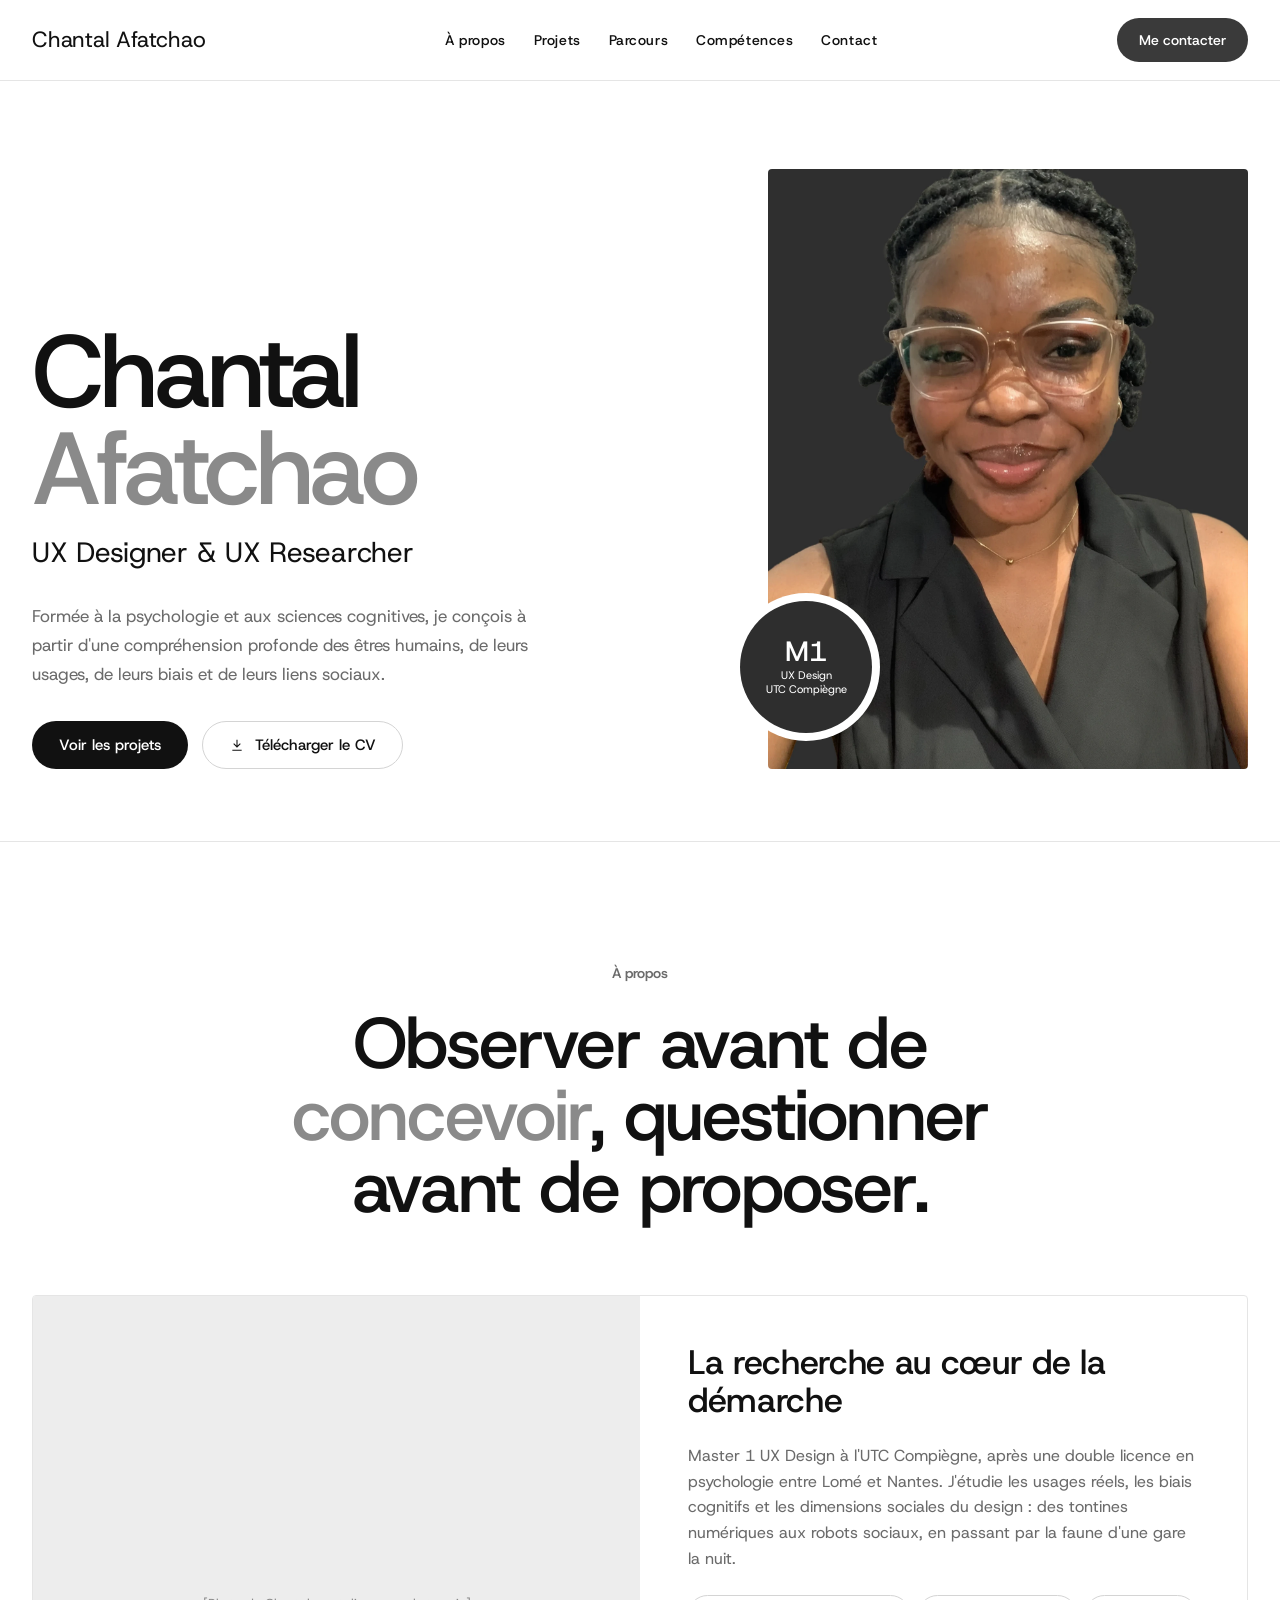
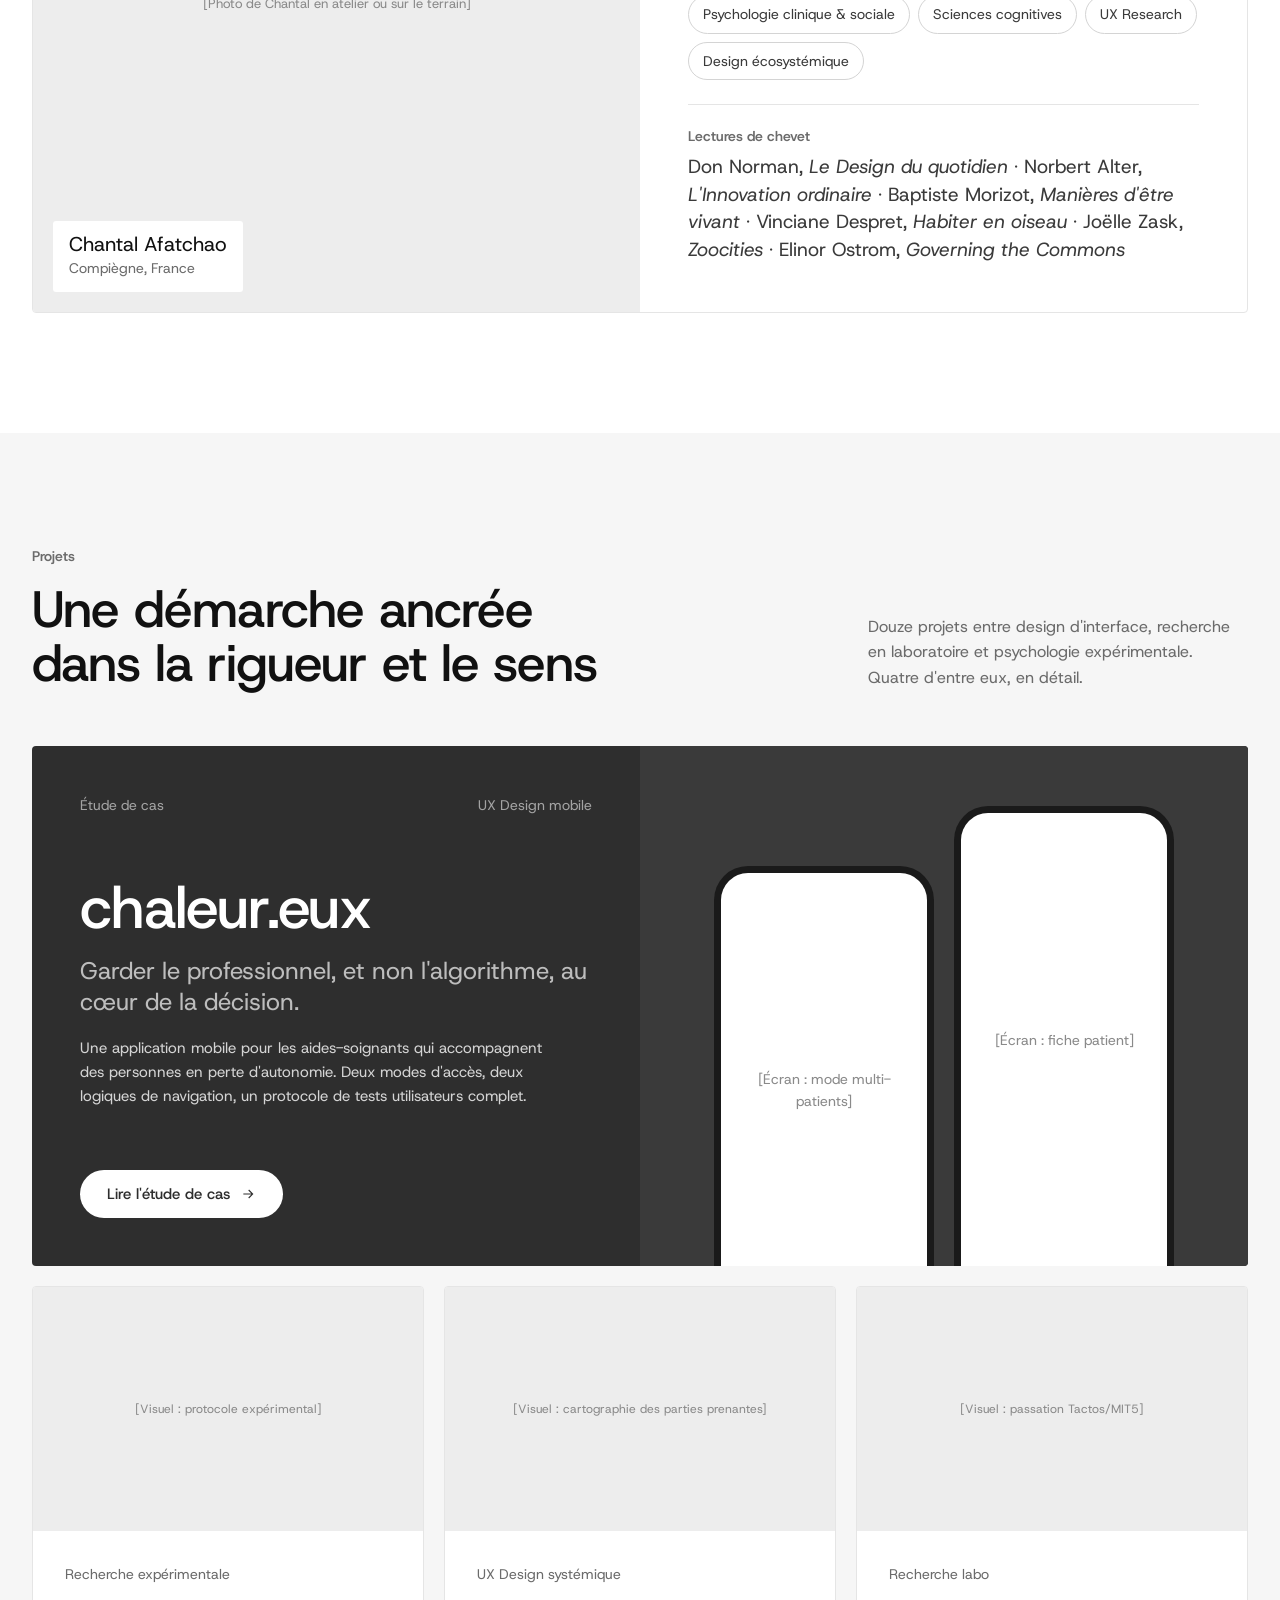
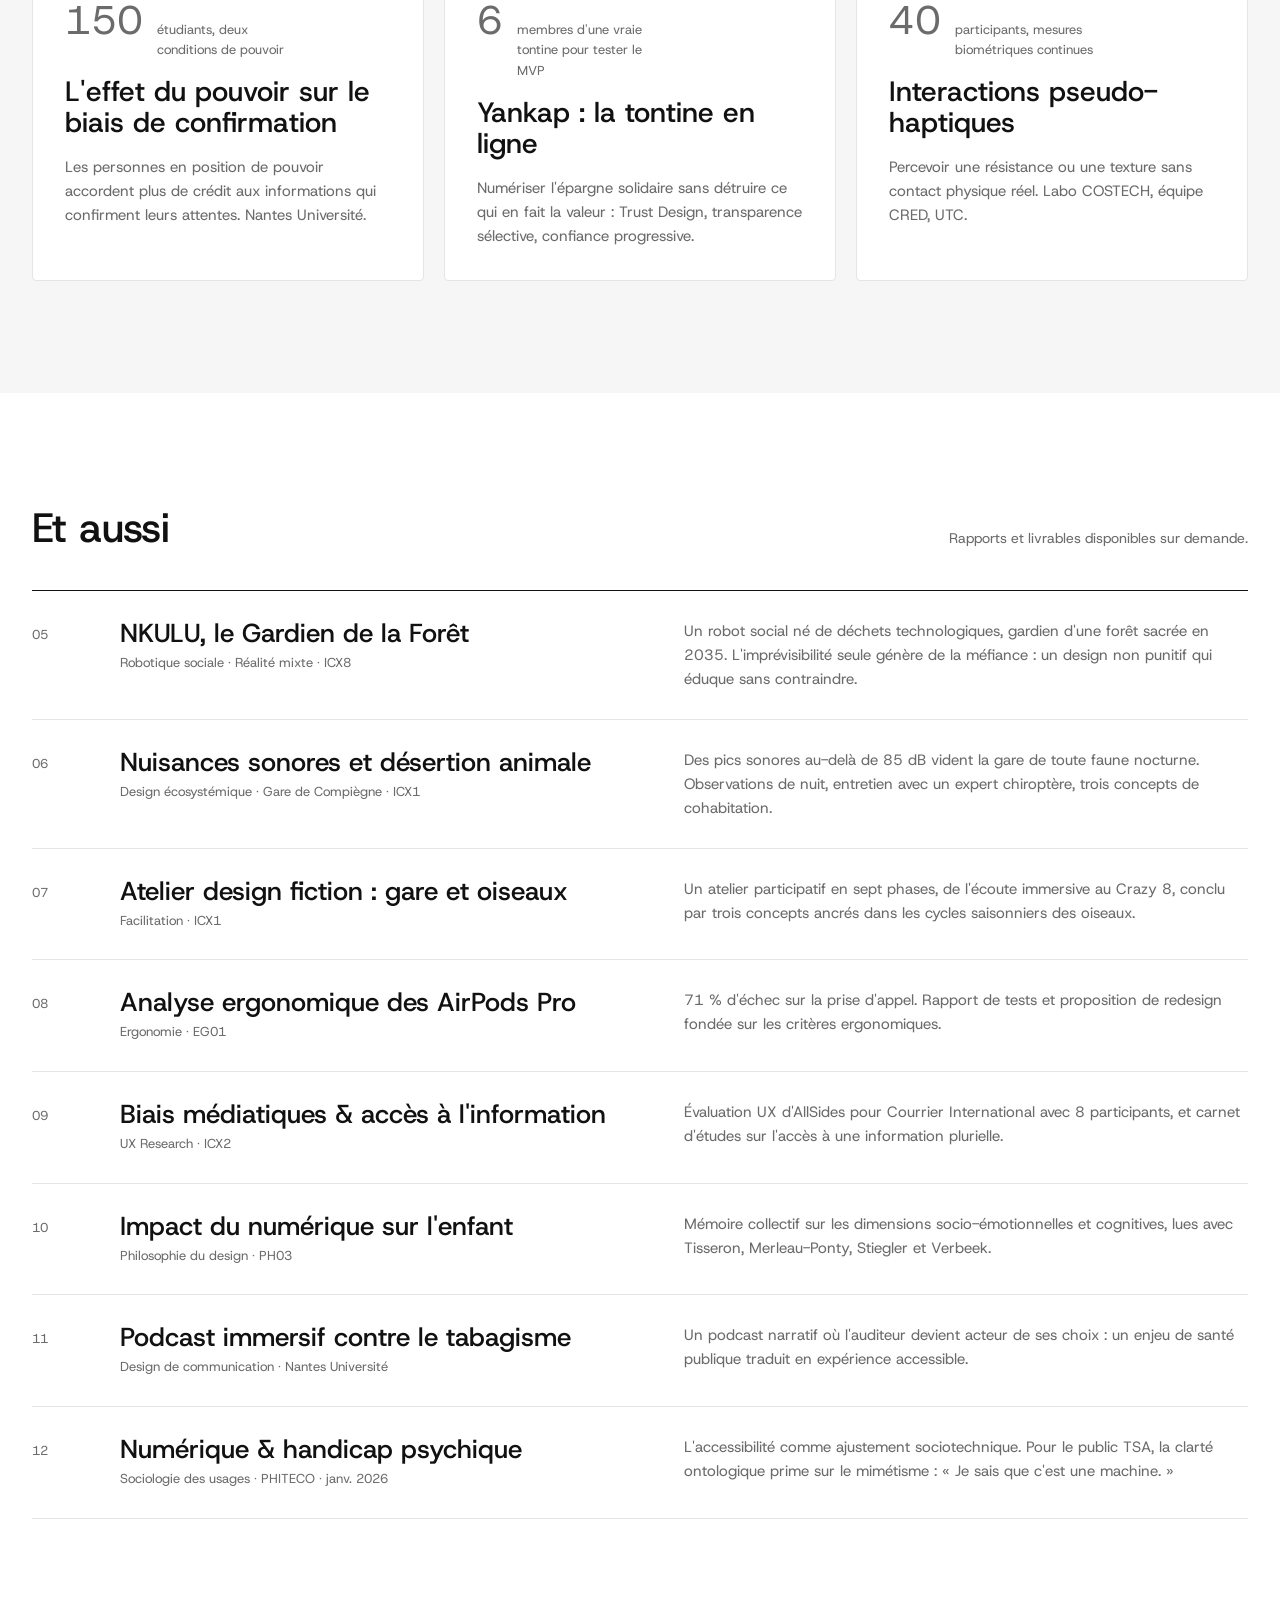
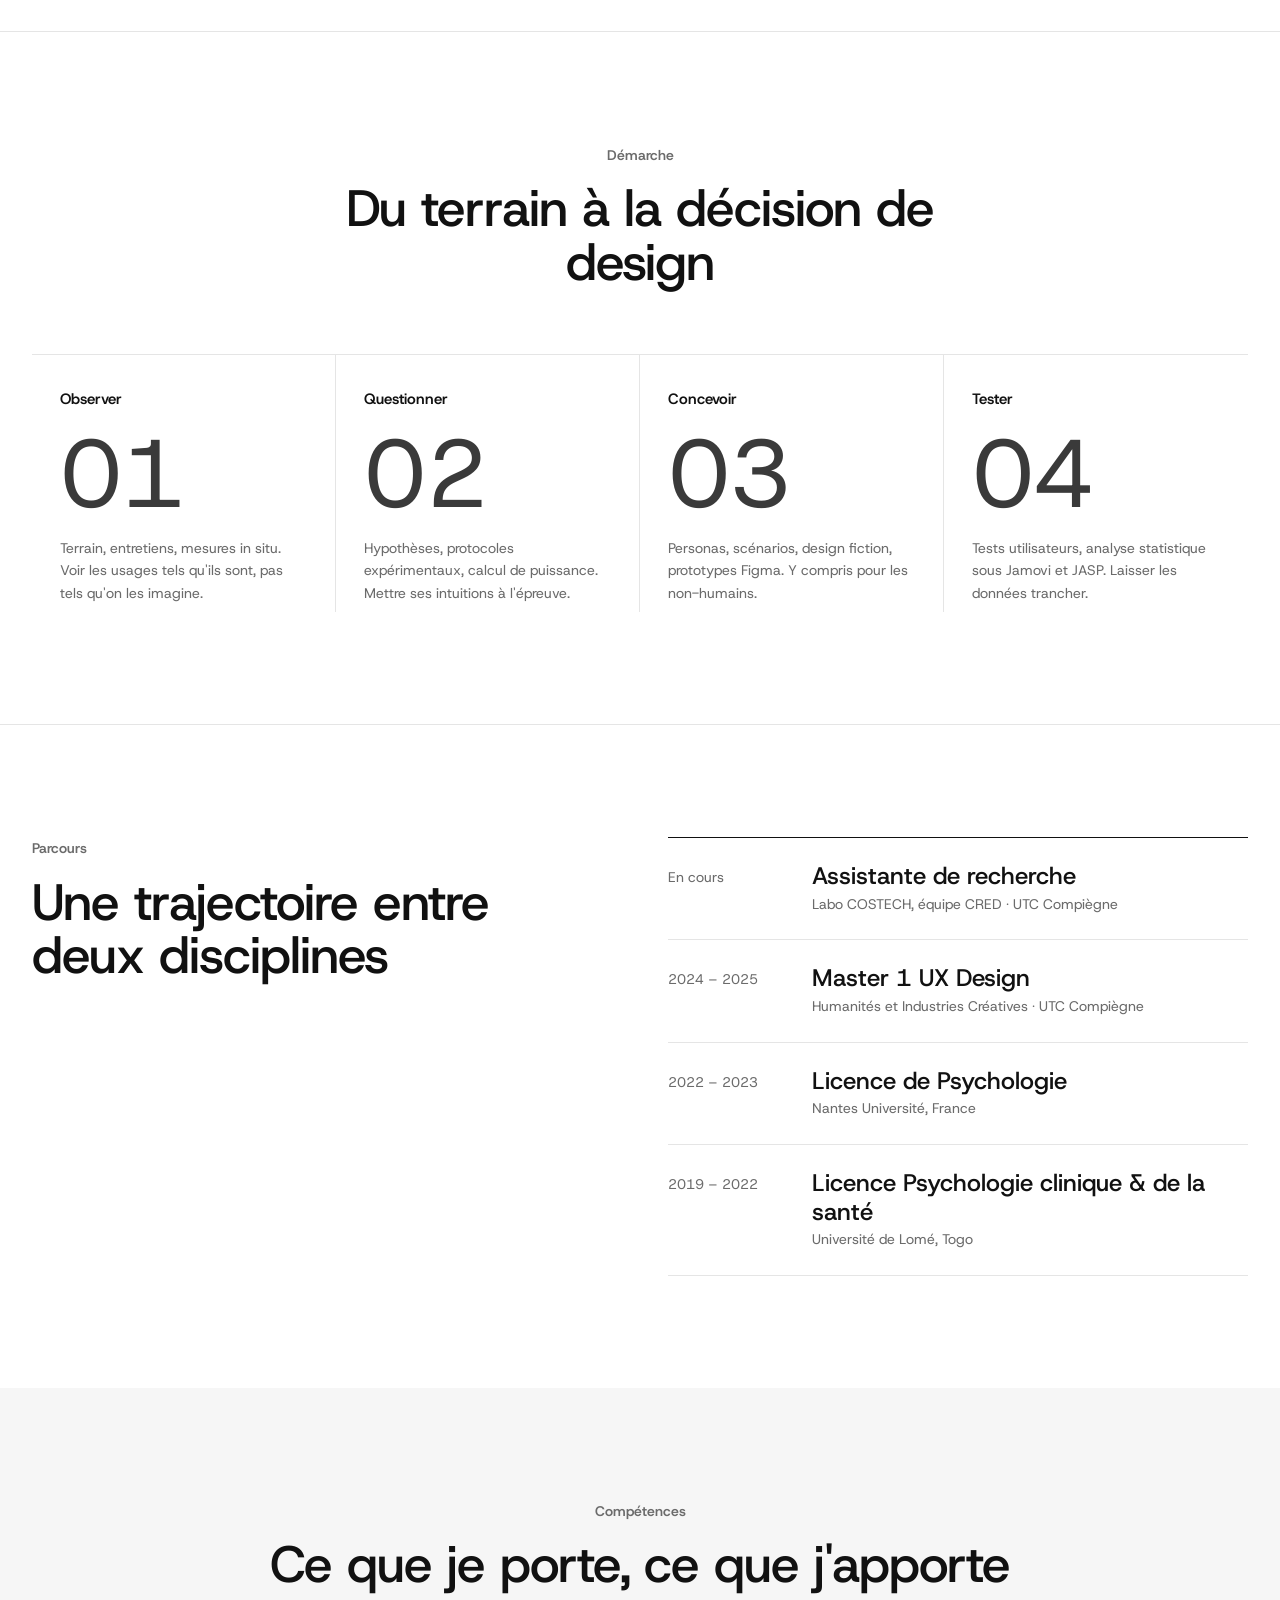
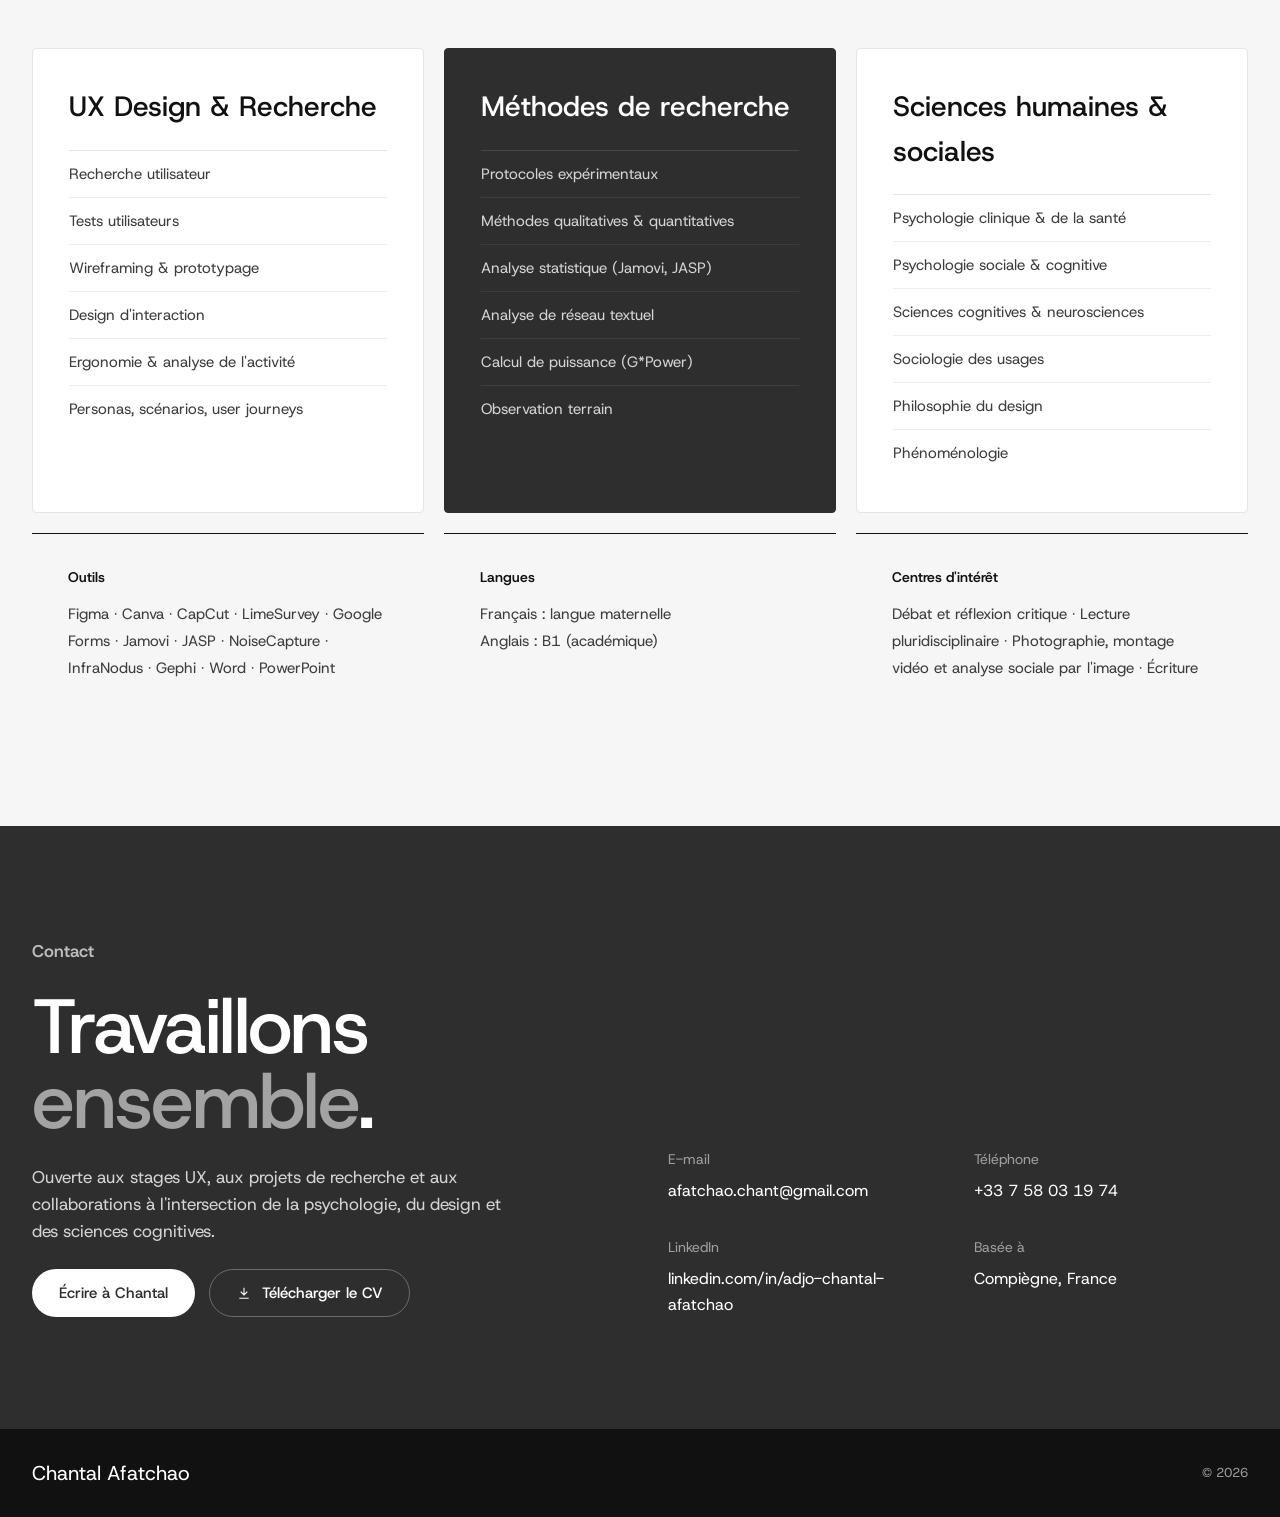
==== commit fe5a1586: "Corrige la ponctuation après le retrait des tirets longs Co-Authored-By: Claude Sonnet 5.5 <noreply@" ====
--- a/index.html
+++ b/index.html
@@ -4,7 +4,7 @@
 <head>
     <meta charset="utf-8">
     <meta name="viewport" content="width=device-width, initial-scale=1">
-    <title>Chantal Afatchao Portfolio UX</title>
+    <title>Chantal Afatchao · Portfolio UX</title>
     <meta name="description"
         content="Portfolio de Chantal Afatchao, UX Designer & UX Researcher, Master 1 UX Design à l'UTC Compiègne.">
     <link rel="preconnect" href="https://fonts.googleapis.com">
@@ -55,7 +55,7 @@
                         <p class="hero-role">UX Designer &amp; UX Researcher</p>
                     </div>
                     <p class="hero-lead">Formée à la psychologie et aux sciences cognitives, je conçois à partir d'une
-                        compréhension profonde des êtres humains de leurs usages, de leurs biais et de leurs liens
+                        compréhension profonde des êtres humains, de leurs usages, de leurs biais et de leurs liens
                         sociaux.</p>
                     <div class="btn-row">
                         <a class="btn btn-dark" href="#projets">Voir les projets</a>
@@ -88,7 +88,7 @@
                 <div class="about-body">
                     <h3>La recherche au cœur de la démarche</h3>
                     <p>Master 1 UX Design à l'UTC Compiègne, après une double licence en psychologie entre Lomé et
-                        Nantes. J'étudie les usages réels, les biais cognitifs et les dimensions sociales du design des
+                        Nantes. J'étudie les usages réels, les biais cognitifs et les dimensions sociales du design : des
                         tontines numériques aux robots sociaux, en passant par la faune d'une gare la nuit.</p>
                     <div class="tags">
                         <span class="tag">Psychologie clinique &amp; sociale</span>
@@ -124,7 +124,7 @@
                         <div class="meta-row"><span>Étude de cas</span><span>UX Design mobile</span></div>
                         <div class="featured-title">
                             <h3>chaleur.eux</h3>
-                            <p class="tagline">Garder le professionnel et non l'algorithme au cœur de la décision.
+                            <p class="tagline">Garder le professionnel, et non l'algorithme, au cœur de la décision.
                             </p>
                             <p class="desc">Une application mobile pour les aides-soignants qui accompagnent des
                                 personnes en perte d'autonomie. Deux modes d'accès, deux logiques de navigation, un
@@ -145,14 +145,14 @@
                         </div>
                     </div>
                     <div class="featured-visual">
-                        <div class="phone phone-m down">[Écran mode multi-patients]</div>
-                        <div class="phone phone-m tall">[Écran fiche patient]</div>
+                        <div class="phone phone-m down">[Écran : mode multi-patients]</div>
+                        <div class="phone phone-m tall">[Écran : fiche patient]</div>
                     </div>
                 </article>
 
                 <div class="cards">
                     <article class="card">
-                        <div class="card-visual placeholder">[Visuel protocole expérimental]</div>
+                        <div class="card-visual placeholder">[Visuel : protocole expérimental]</div>
                         <div class="card-body">
                             <div class="meta-row"><span>Recherche expérimentale</span></div>
                             <div class="stat"><strong>150</strong><span>étudiants, deux conditions de pouvoir</span>
@@ -163,18 +163,18 @@
                         </div>
                     </article>
                     <article class="card">
-                        <div class="card-visual placeholder">[Visuel cartographie des parties prenantes]</div>
+                        <div class="card-visual placeholder">[Visuel : cartographie des parties prenantes]</div>
                         <div class="card-body">
                             <div class="meta-row"><span>UX Design systémique</span></div>
                             <div class="stat"><strong>6</strong><span>membres d'une vraie tontine pour tester le
                                     MVP</span></div>
-                            <h3>Yankap la tontine en ligne</h3>
+                            <h3>Yankap : la tontine en ligne</h3>
                             <p>Numériser l'épargne solidaire sans détruire ce qui en fait la valeur : Trust Design,
                                 transparence sélective, confiance progressive.</p>
                         </div>
                     </article>
                     <article class="card">
-                        <div class="card-visual placeholder">[Visuel passation Tactos/MIT5]</div>
+                        <div class="card-visual placeholder">[Visuel : passation Tactos/MIT5]</div>
                         <div class="card-body">
                             <div class="meta-row"><span>Recherche labo</span></div>
                             <div class="stat"><strong>40</strong><span>participants, mesures biométriques
@@ -217,7 +217,7 @@
                 <div class="row">
                     <span class="num">07</span>
                     <div class="title">
-                        <h3>Atelier design fiction gare et oiseaux</h3><span class="sub">Facilitation · ICX1</span>
+                        <h3>Atelier design fiction : gare et oiseaux</h3><span class="sub">Facilitation · ICX1</span>
                     </div>
                     <p>Un atelier participatif en sept phases, de l'écoute immersive au Crazy 8, conclu par trois
                         concepts ancrés dans les cycles saisonniers des oiseaux.</p>
@@ -385,7 +385,7 @@
                     </div>
                     <div>
                         <h3>Langues</h3>
-                        <p>Français langue maternelle<br>Anglais B1 (académique)</p>
+                        <p>Français : langue maternelle<br>Anglais : B1 (académique)</p>
                     </div>
                     <div>
                         <h3>Centres d'intérêt</h3>
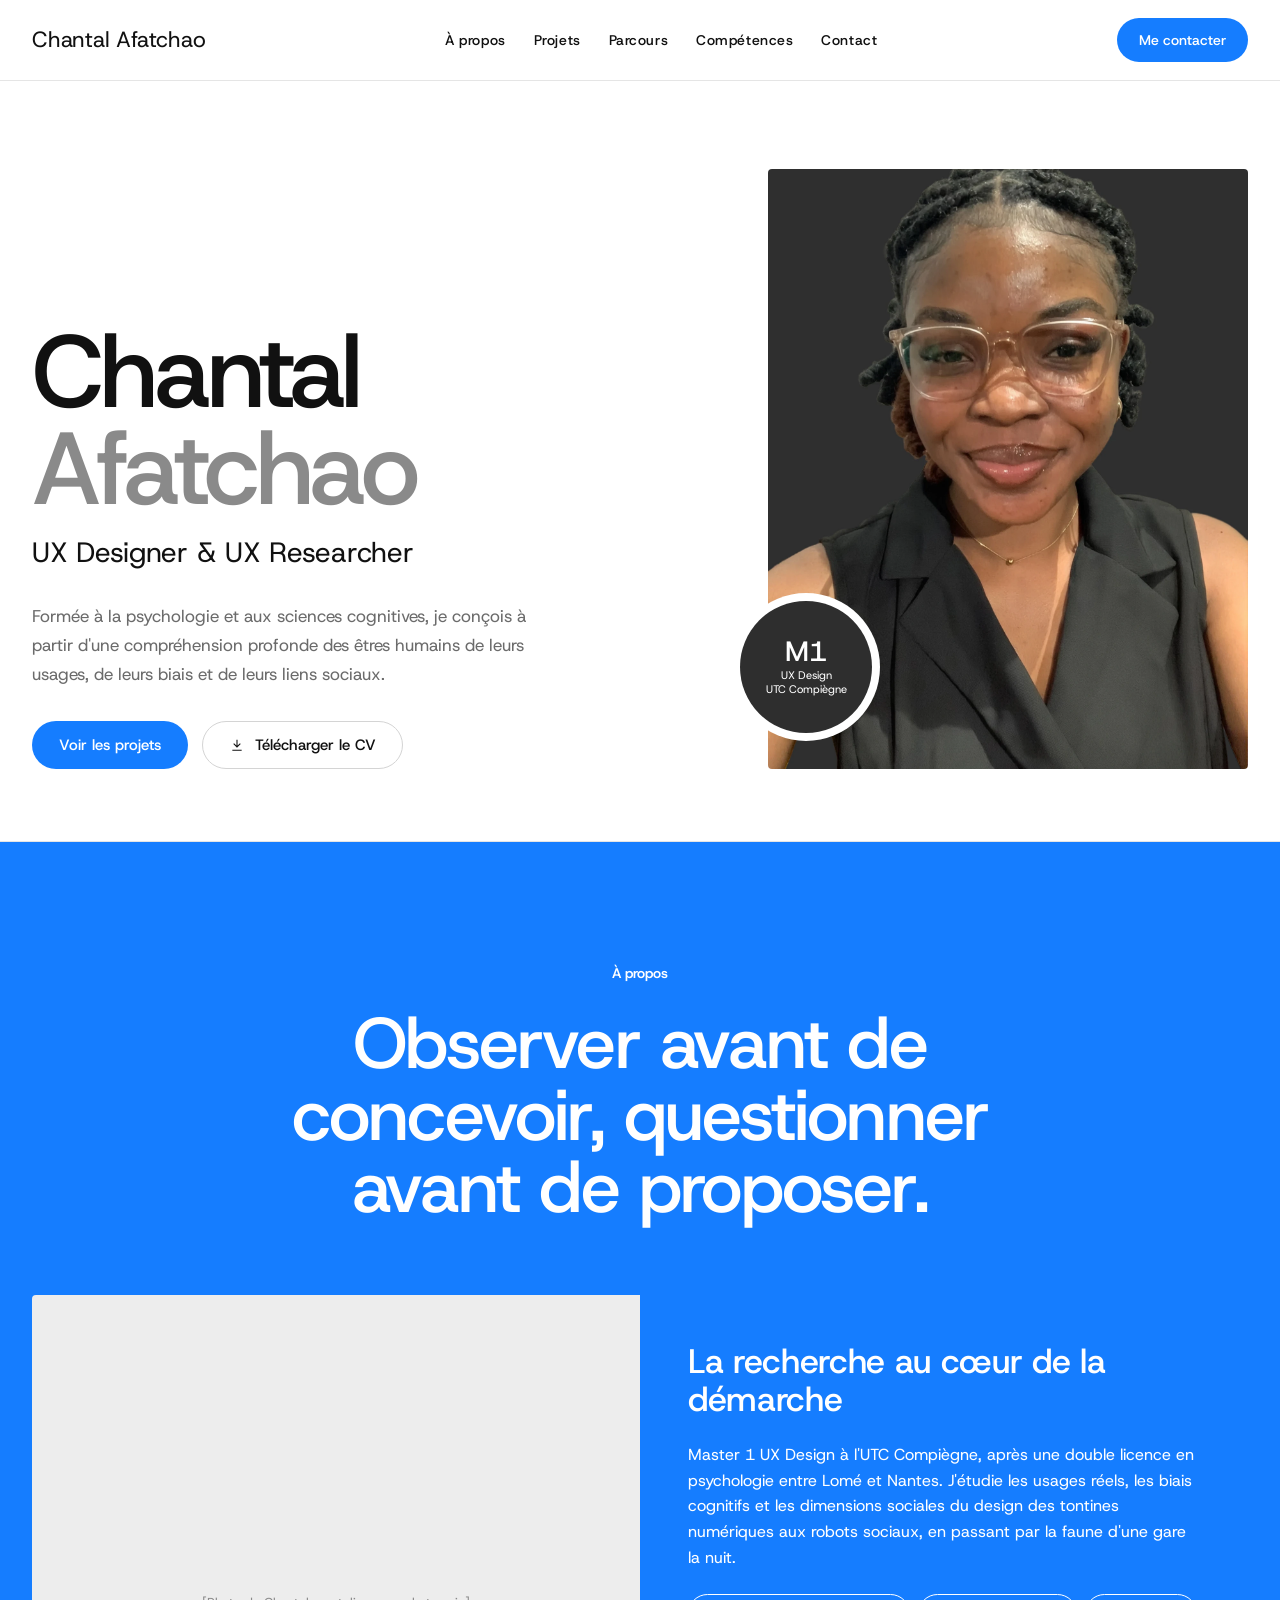
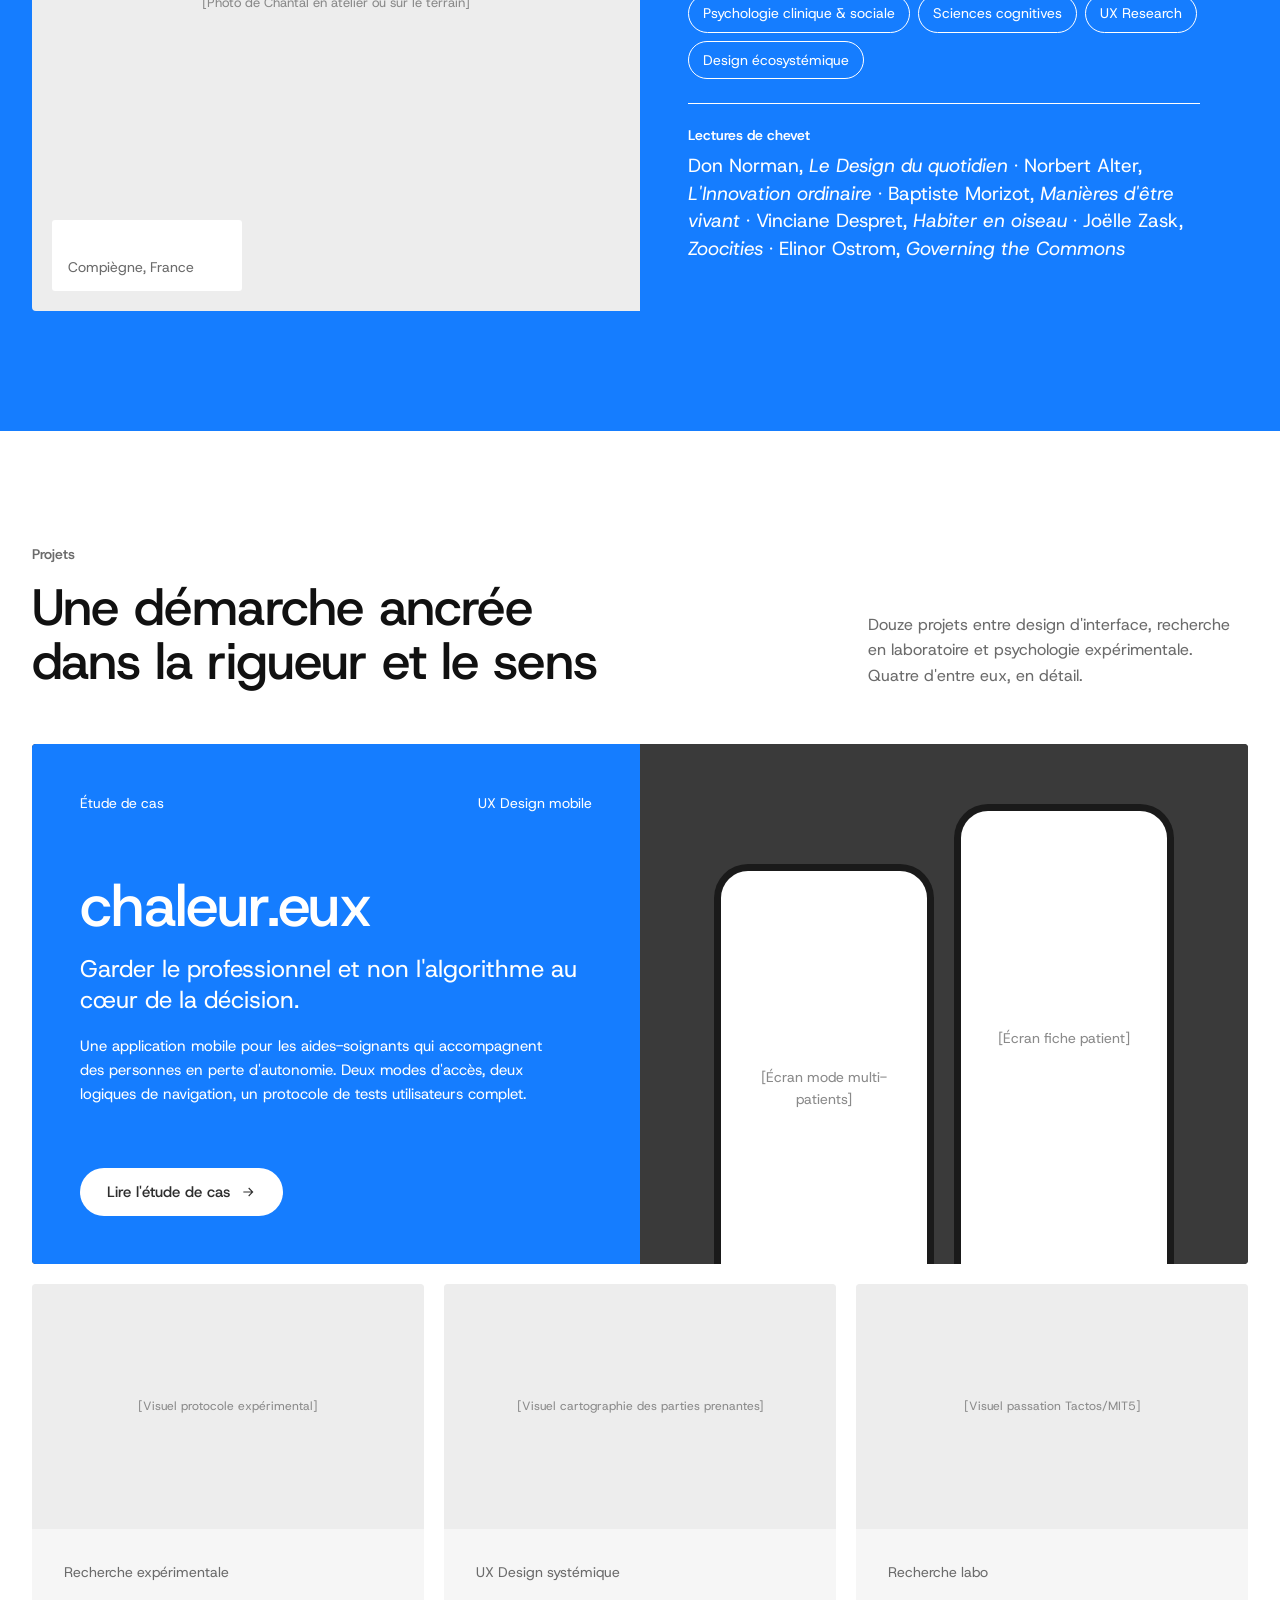
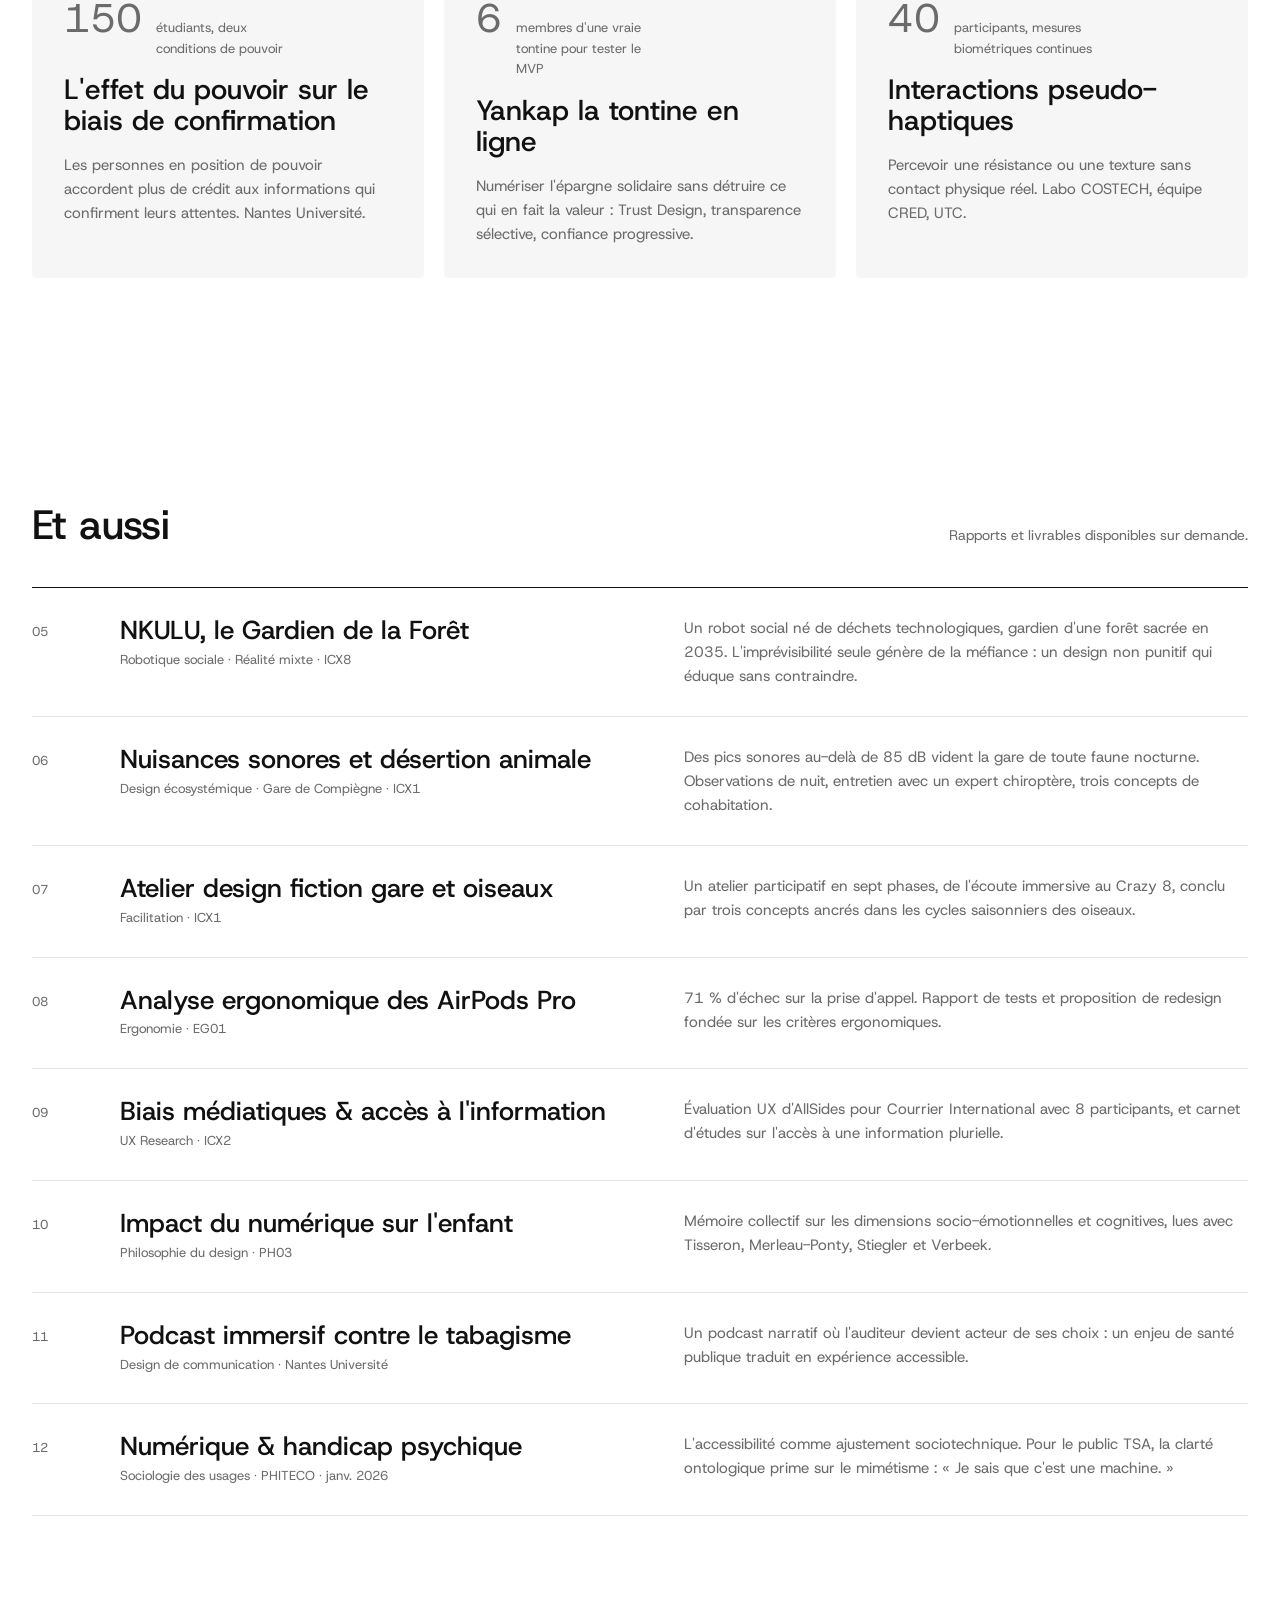
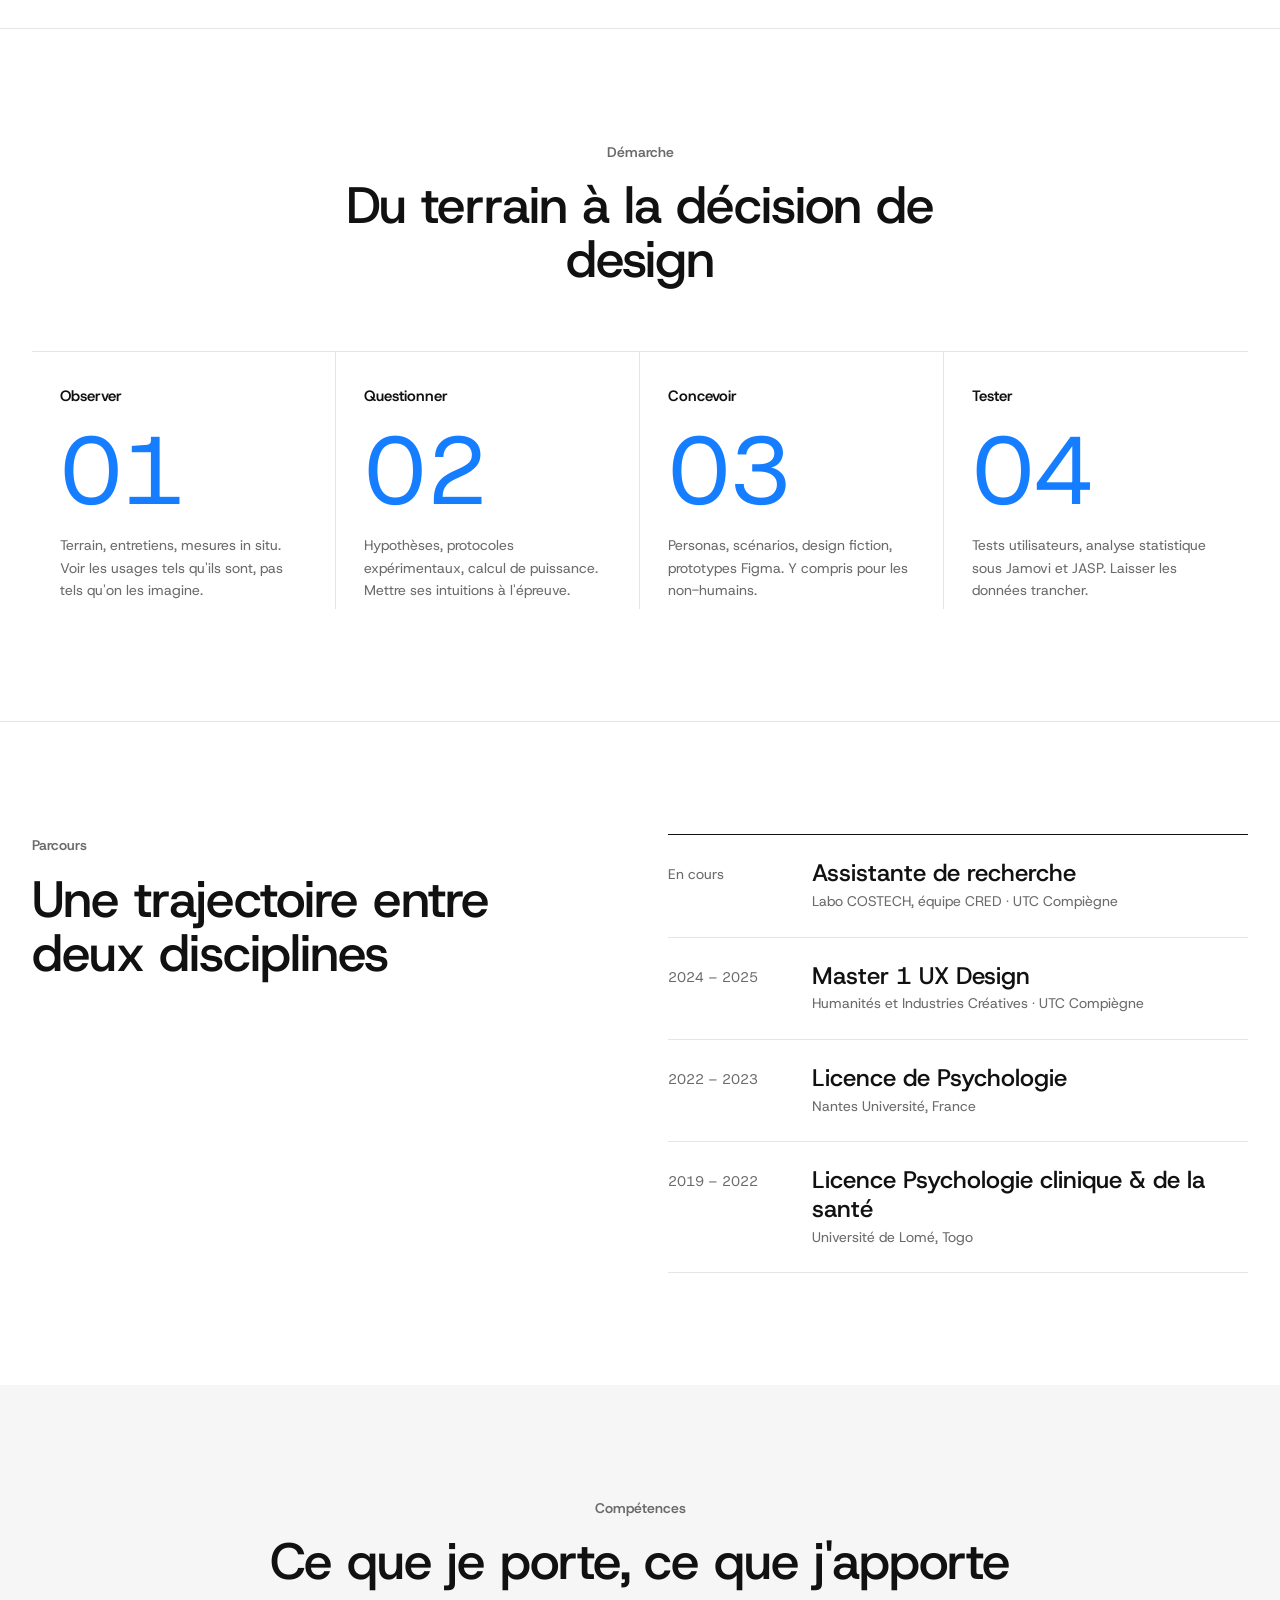
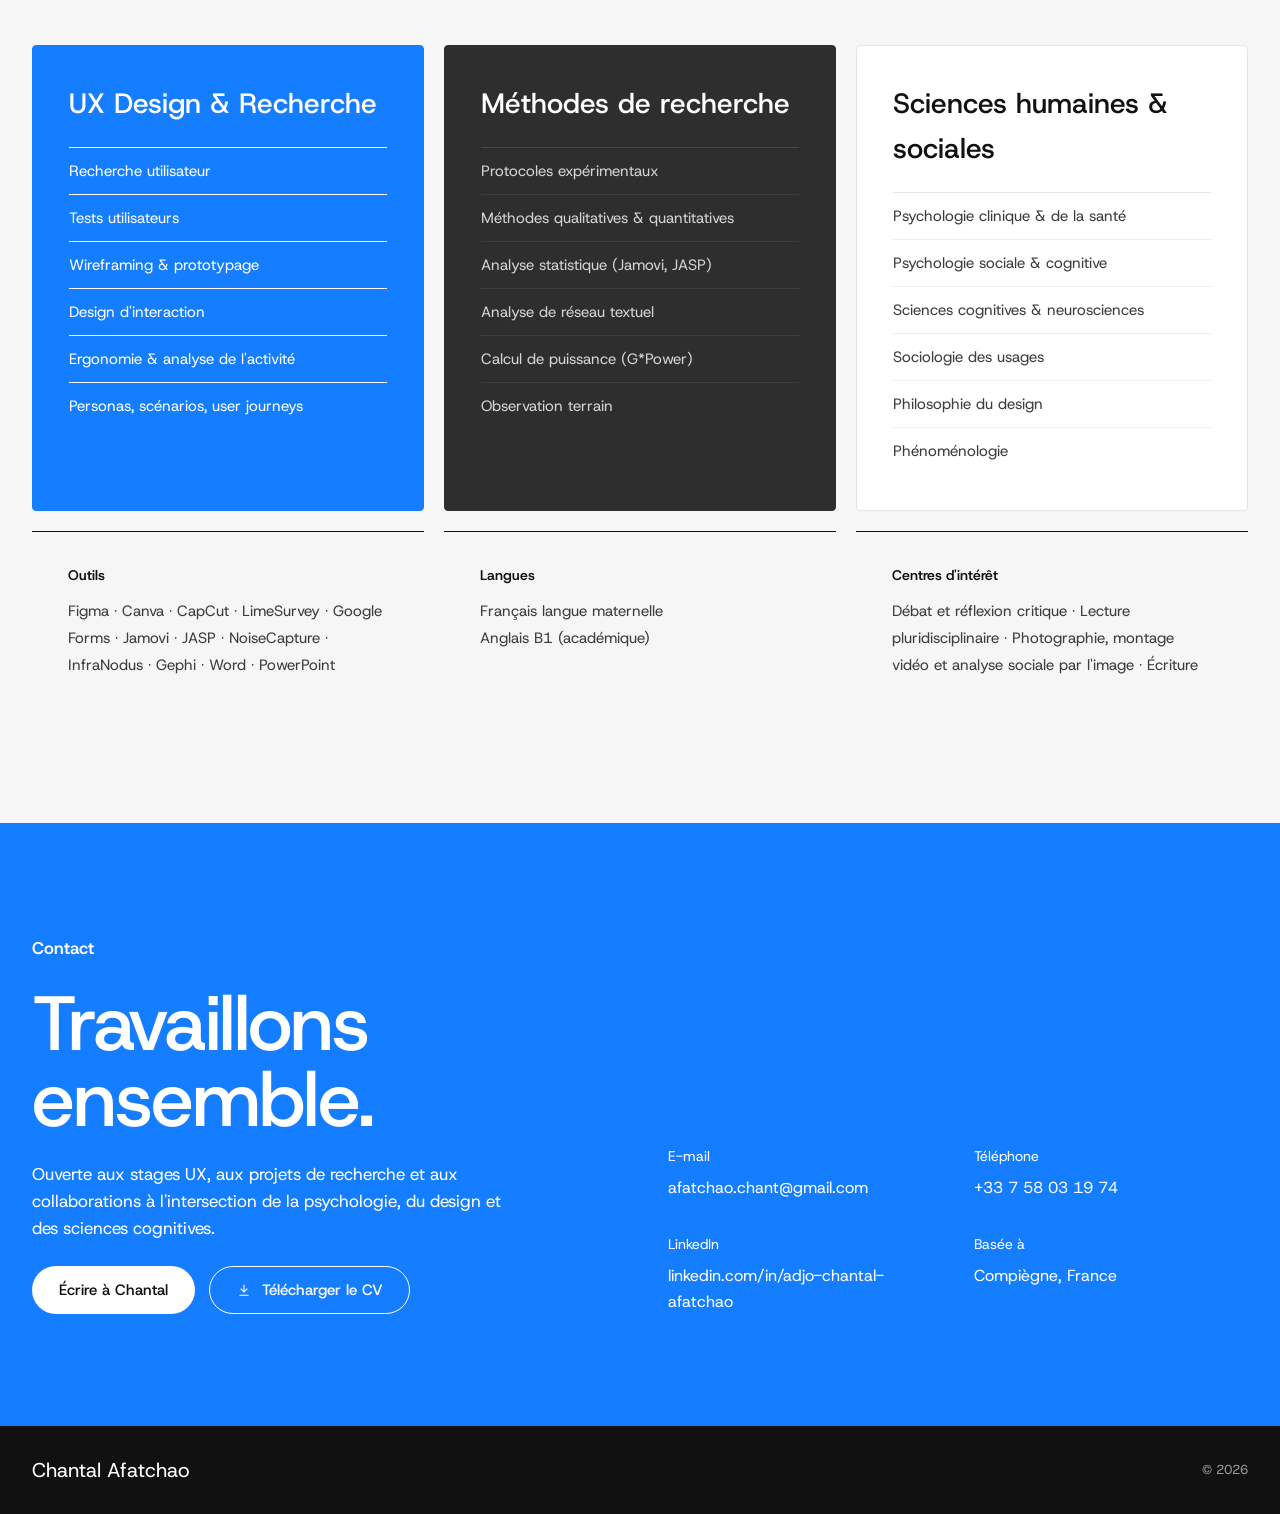
==== commit 6938cf6a: "Passe l'accent en bleu #157DFF et retire les bordures des cartes Co-Authored-By: Claude Opus 5.5 <no" ====
--- a/index.html
+++ b/index.html
@@ -4,7 +4,7 @@
 <head>
     <meta charset="utf-8">
     <meta name="viewport" content="width=device-width, initial-scale=1">
-    <title>Chantal Afatchao · Portfolio UX</title>
+    <title>Chantal Afatchao Portfolio UX</title>
     <meta name="description"
         content="Portfolio de Chantal Afatchao, UX Designer & UX Researcher, Master 1 UX Design à l'UTC Compiègne.">
     <link rel="preconnect" href="https://fonts.googleapis.com">
@@ -55,7 +55,7 @@
                         <p class="hero-role">UX Designer &amp; UX Researcher</p>
                     </div>
                     <p class="hero-lead">Formée à la psychologie et aux sciences cognitives, je conçois à partir d'une
-                        compréhension profonde des êtres humains, de leurs usages, de leurs biais et de leurs liens
+                        compréhension profonde des êtres humains de leurs usages, de leurs biais et de leurs liens
                         sociaux.</p>
                     <div class="btn-row">
                         <a class="btn btn-dark" href="#projets">Voir les projets</a>
@@ -75,7 +75,8 @@
         </section>
 
         <!-- À PROPOS -->
-        <section id="approche" class="wrap about">
+        <section id="approche" class="about-section">
+            <div class="wrap about">
             <div class="about-head">
                 <p class="eyebrow">À propos</p>
                 <h2>Observer avant de <em>concevoir</em>, questionner avant de proposer.</h2>
@@ -88,7 +89,7 @@
                 <div class="about-body">
                     <h3>La recherche au cœur de la démarche</h3>
                     <p>Master 1 UX Design à l'UTC Compiègne, après une double licence en psychologie entre Lomé et
-                        Nantes. J'étudie les usages réels, les biais cognitifs et les dimensions sociales du design : des
+                        Nantes. J'étudie les usages réels, les biais cognitifs et les dimensions sociales du design des
                         tontines numériques aux robots sociaux, en passant par la faune d'une gare la nuit.</p>
                     <div class="tags">
                         <span class="tag">Psychologie clinique &amp; sociale</span>
@@ -104,6 +105,7 @@
                                 Commons</em></p>
                     </div>
                 </div>
+            </div>
             </div>
         </section>
 
@@ -124,7 +126,7 @@
                         <div class="meta-row"><span>Étude de cas</span><span>UX Design mobile</span></div>
                         <div class="featured-title">
                             <h3>chaleur.eux</h3>
-                            <p class="tagline">Garder le professionnel, et non l'algorithme, au cœur de la décision.
+                            <p class="tagline">Garder le professionnel et non l'algorithme au cœur de la décision.
                             </p>
                             <p class="desc">Une application mobile pour les aides-soignants qui accompagnent des
                                 personnes en perte d'autonomie. Deux modes d'accès, deux logiques de navigation, un
@@ -145,14 +147,14 @@
                         </div>
                     </div>
                     <div class="featured-visual">
-                        <div class="phone phone-m down">[Écran : mode multi-patients]</div>
-                        <div class="phone phone-m tall">[Écran : fiche patient]</div>
+                        <div class="phone phone-m down">[Écran mode multi-patients]</div>
+                        <div class="phone phone-m tall">[Écran fiche patient]</div>
                     </div>
                 </article>
 
                 <div class="cards">
                     <article class="card">
-                        <div class="card-visual placeholder">[Visuel : protocole expérimental]</div>
+                        <div class="card-visual placeholder">[Visuel protocole expérimental]</div>
                         <div class="card-body">
                             <div class="meta-row"><span>Recherche expérimentale</span></div>
                             <div class="stat"><strong>150</strong><span>étudiants, deux conditions de pouvoir</span>
@@ -163,18 +165,18 @@
                         </div>
                     </article>
                     <article class="card">
-                        <div class="card-visual placeholder">[Visuel : cartographie des parties prenantes]</div>
+                        <div class="card-visual placeholder">[Visuel cartographie des parties prenantes]</div>
                         <div class="card-body">
                             <div class="meta-row"><span>UX Design systémique</span></div>
                             <div class="stat"><strong>6</strong><span>membres d'une vraie tontine pour tester le
                                     MVP</span></div>
-                            <h3>Yankap : la tontine en ligne</h3>
+                            <h3>Yankap la tontine en ligne</h3>
                             <p>Numériser l'épargne solidaire sans détruire ce qui en fait la valeur : Trust Design,
                                 transparence sélective, confiance progressive.</p>
                         </div>
                     </article>
                     <article class="card">
-                        <div class="card-visual placeholder">[Visuel : passation Tactos/MIT5]</div>
+                        <div class="card-visual placeholder">[Visuel passation Tactos/MIT5]</div>
                         <div class="card-body">
                             <div class="meta-row"><span>Recherche labo</span></div>
                             <div class="stat"><strong>40</strong><span>participants, mesures biométriques
@@ -217,7 +219,7 @@
                 <div class="row">
                     <span class="num">07</span>
                     <div class="title">
-                        <h3>Atelier design fiction : gare et oiseaux</h3><span class="sub">Facilitation · ICX1</span>
+                        <h3>Atelier design fiction gare et oiseaux</h3><span class="sub">Facilitation · ICX1</span>
                     </div>
                     <p>Un atelier participatif en sept phases, de l'écoute immersive au Crazy 8, conclu par trois
                         concepts ancrés dans les cycles saisonniers des oiseaux.</p>
@@ -343,7 +345,7 @@
                     <h2>Ce que je porte, ce que j'apporte</h2>
                 </div>
                 <div class="skill-grid">
-                    <div class="skill-card">
+                    <div class="skill-card blue">
                         <h3>UX Design &amp; Recherche</h3>
                         <ul>
                             <li>Recherche utilisateur</li>
@@ -385,7 +387,7 @@
                     </div>
                     <div>
                         <h3>Langues</h3>
-                        <p>Français : langue maternelle<br>Anglais : B1 (académique)</p>
+                        <p>Français langue maternelle<br>Anglais B1 (académique)</p>
                     </div>
                     <div>
                         <h3>Centres d'intérêt</h3>
--- a/css/style.css
+++ b/css/style.css
@@ -12,6 +12,8 @@
   --bg-ph: #EDEDED;
   --dark: #2E2E2E;
   --darker: #111;
+  --blue: #157DFF;
+  --blue-2: #0F6AE0;
   --wrap: 1280px;
   --font: 'PP Neue Montreal', 'Host Grotesk', 'Helvetica Neue', sans-serif;
 }
@@ -105,12 +107,12 @@
 }
 
 .btn-dark {
-  background: var(--ink);
+  background: var(--blue);
   color: #fff
 }
 
 .btn-dark:hover {
-  background: var(--ink-2);
+  background: var(--blue-2);
   color: #fff
 }
 
@@ -135,11 +137,12 @@
 }
 
 .btn-line-dark {
-  border-color: var(--muted);
+  border-color: #fff;
   color: #fff
 }
 
 .btn-line-dark:hover {
+  background: rgba(255, 255, 255, .12);
   border-color: #fff;
   color: #fff
 }
@@ -150,7 +153,7 @@
   min-height: 44px;
   padding: 0 22px;
   border-radius: 999px;
-  background: var(--ink-2);
+  background: var(--blue);
   color: #fff;
   text-decoration: none;
   font-size: 14px;
@@ -158,7 +161,7 @@
 }
 
 .pill-cta:hover {
-  background: var(--ink);
+  background: var(--blue-2);
   color: #fff
 }
 
@@ -389,6 +392,11 @@
 }
 
 /* ===== À propos ===== */
+.about-section {
+  background: var(--blue);
+  color: #fff
+}
+
 .about {
   padding-top: 120px;
   padding-bottom: 120px
@@ -411,15 +419,18 @@
   letter-spacing: -.025em
 }
 
+.about-section .eyebrow {
+  color: #fff
+}
+
 .about-head em {
   font-style: normal;
-  color: var(--soft)
+  color: inherit
 }
 
 .about-card {
   display: grid;
   grid-template-columns: repeat(auto-fit, minmax(min(340px, 100%), 1fr));
-  border: 1px solid var(--line);
   border-radius: 4px;
   overflow: hidden
 }
@@ -474,7 +485,7 @@
 }
 
 .about-body>p {
-  color: var(--muted);
+  color: #fff;
   max-width: 52ch
 }
 
@@ -492,6 +503,11 @@
   color: var(--ink-2)
 }
 
+.about .tag {
+  border-color: #fff;
+  color: #fff
+}
+
 .tag-dark {
   padding: 6px 12px;
   border-color: #5A5A5A;
@@ -500,7 +516,7 @@
 
 .reading {
   padding-top: 20px;
-  border-top: 1px solid var(--line);
+  border-top: 1px solid #fff;
   display: flex;
   flex-direction: column;
   gap: 6px
@@ -510,19 +526,19 @@
   font-size: 14px;
   /* letter-spacing: .12em; */
   /* text-transform: uppercase; */
-  color: var(--muted);
+  color: #fff;
   font-weight: 600
 }
 
 .reading p {
   font-size: 19px;
   line-height: 1.45;
-  color: var(--ink-2)
+  color: #fff
 }
 
 /* ===== Projets ===== */
 .projects {
-  background: var(--bg-soft)
+  background: var(--bg)
 }
 
 .projects .wrap {
@@ -569,6 +585,7 @@
 }
 
 .featured-text {
+  background: var(--blue);
   padding: 48px;
   display: flex;
   flex-direction: column;
@@ -586,6 +603,10 @@
   color: #A3A3A3
 }
 
+.featured .meta-row {
+  color: #fff
+}
+
 .featured-title {
   display: flex;
   flex-direction: column;
@@ -602,12 +623,12 @@
 .featured .tagline {
   font-size: 24px;
   line-height: 1.3;
-  color: #BDBDBD
+  color: #fff
 }
 
 .featured .desc {
   font-size: 15px;
-  color: var(--line-2);
+  color: #fff;
   max-width: 48ch
 }
 
@@ -639,8 +660,7 @@
 }
 
 .card {
-  background: #fff;
-  border: 1px solid var(--line);
+  background: var(--bg-soft);
   border-radius: 4px;
   overflow: hidden;
   display: flex;
@@ -879,7 +899,7 @@
 .step .big {
   font-size: 96px;
   line-height: .9;
-  color: var(--ink-2)
+  color: var(--blue)
 }
 
 .step p {
@@ -1024,6 +1044,22 @@
   border-bottom: 0
 }
 
+.skill-card.blue {
+  background: var(--blue);
+  border-color: var(--blue);
+  color: #fff
+}
+
+.skill-card.blue ul,
+.skill-card.blue li {
+  border-color: #fff;
+  color: #fff
+}
+
+.skill-card.blue li:last-child {
+  border-bottom: 0
+}
+
 .skill-extra {
   margin-top: 20px;
   display: grid;
@@ -1054,7 +1090,7 @@
 
 /* ===== Contact ===== */
 .contact {
-  background: var(--dark);
+  background: var(--blue);
   color: #fff
 }
 
@@ -1077,7 +1113,7 @@
 }
 
 .contact .eyebrow {
-  color: #BDBDBD
+  color: #fff
 }
 
 .contact h2 {
@@ -1089,18 +1125,18 @@
 
 .contact h2 em {
   font-style: normal;
-  color: #A3A3A3
+  color: inherit
 }
 
 .contact-main>p {
   max-width: 44ch;
   font-size: 17px;
-  color: var(--line-2)
+  color: #fff
 }
 
 .contact .btn-white,
 .contact .btn-white:hover {
-  color: var(--dark)
+  color: var(--ink)
 }
 
 .contact-info {
@@ -1120,7 +1156,7 @@
   font-size: 14px;
   /* letter-spacing: .12em; */
   /* text-transform: uppercase; */
-  color: #9E9E9E
+  color: #fff
 }
 
 .contact-info a {
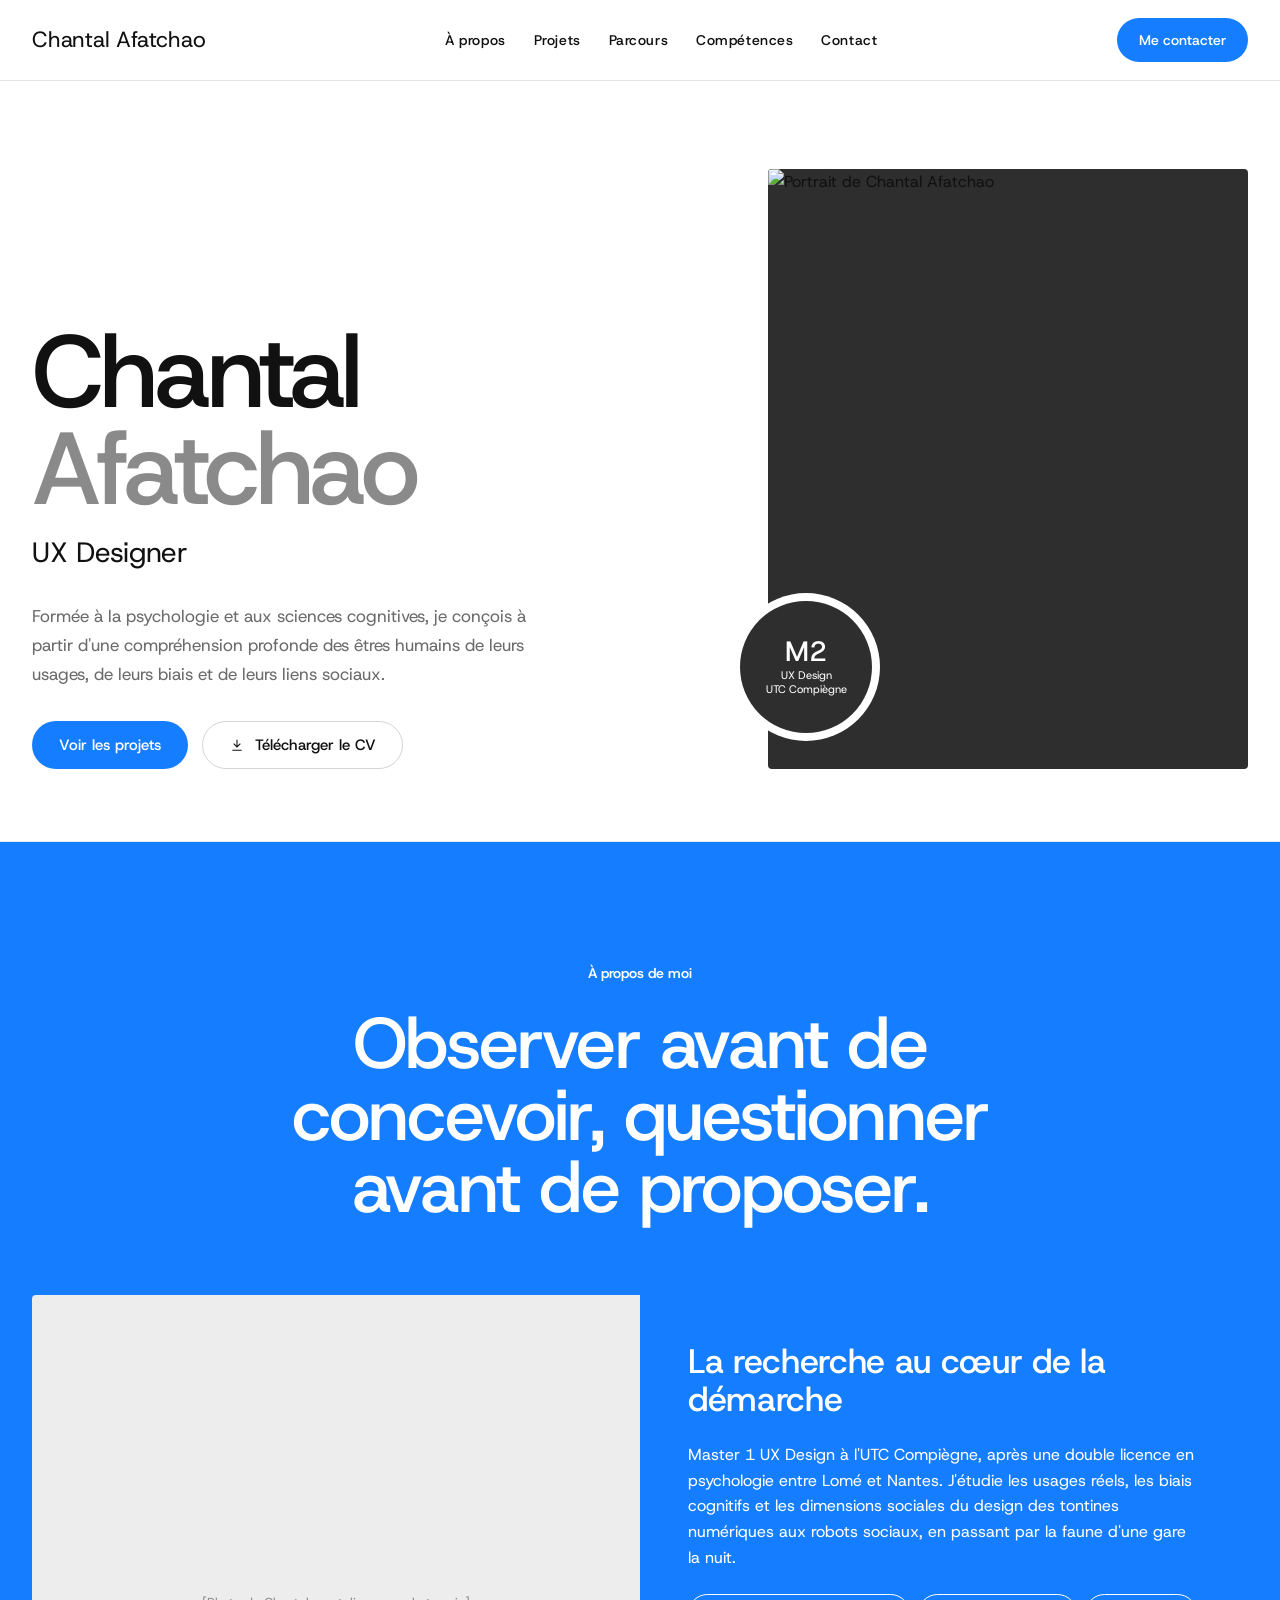
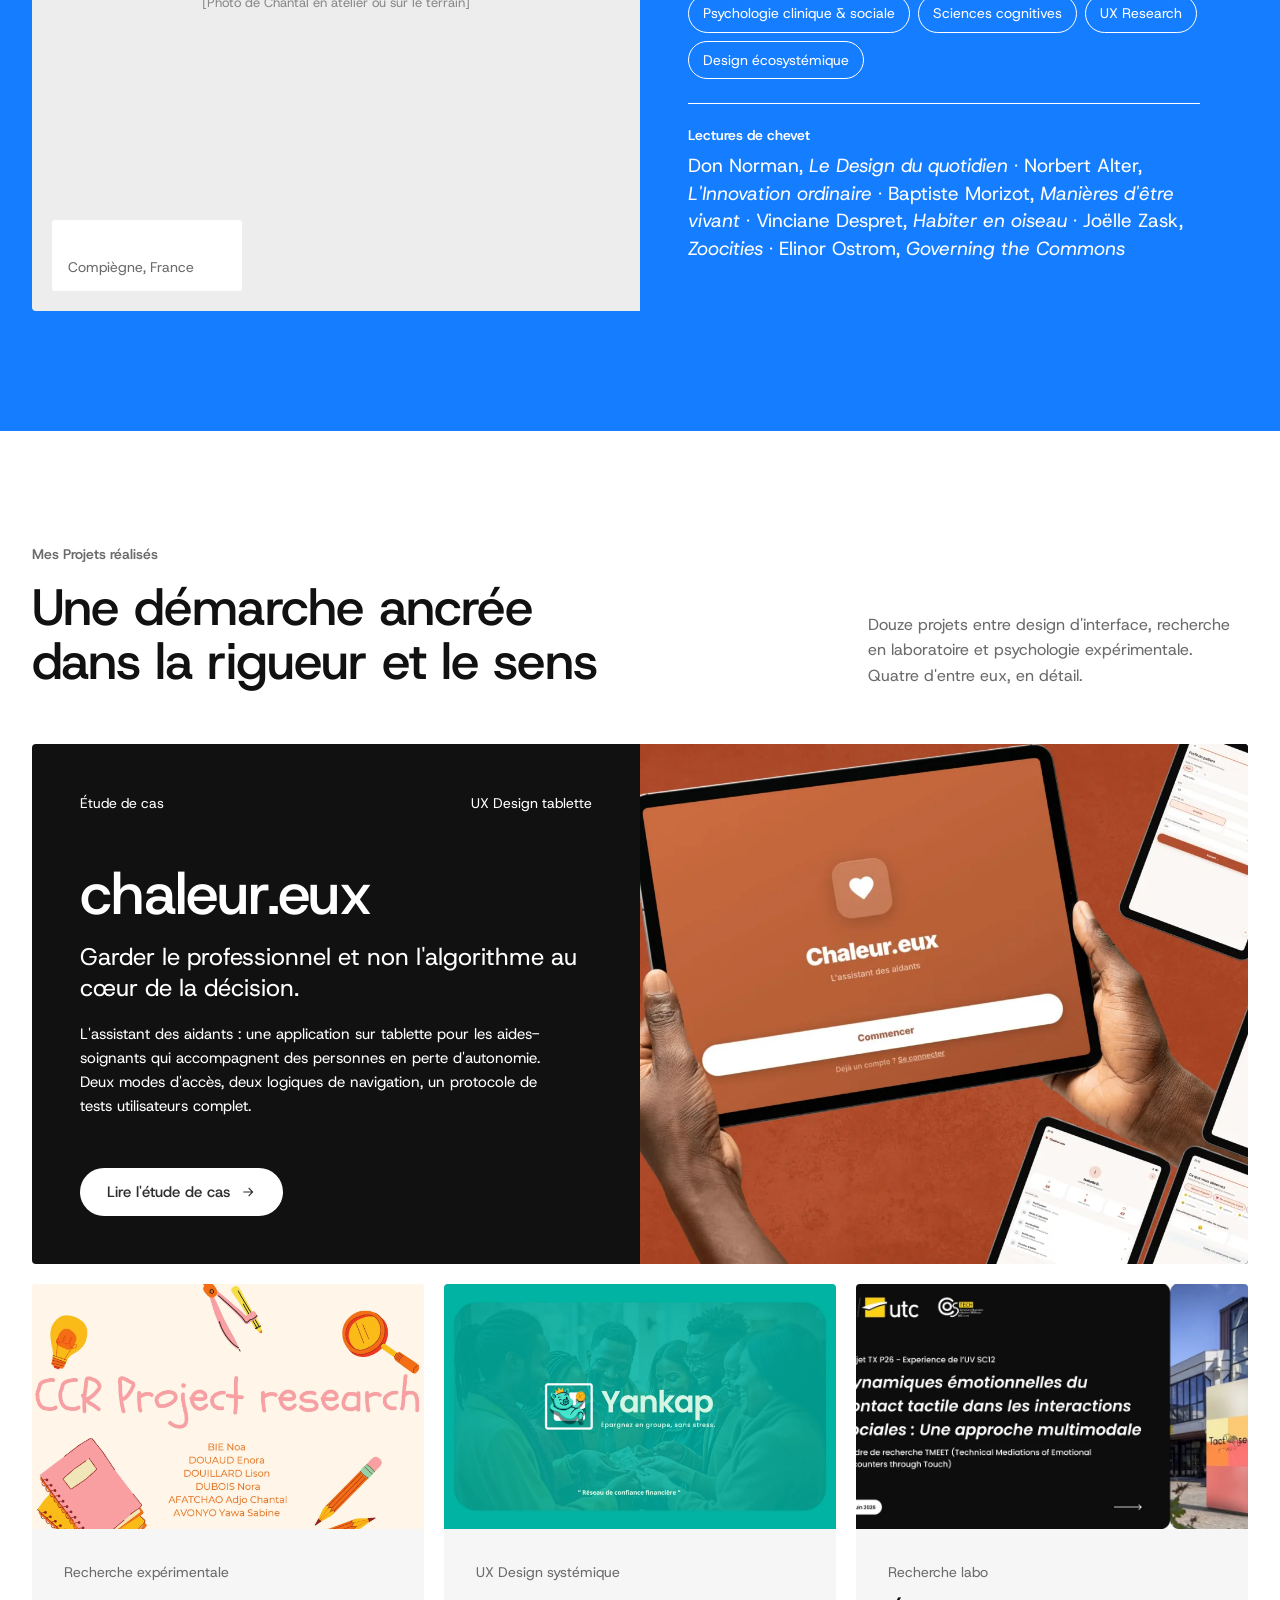
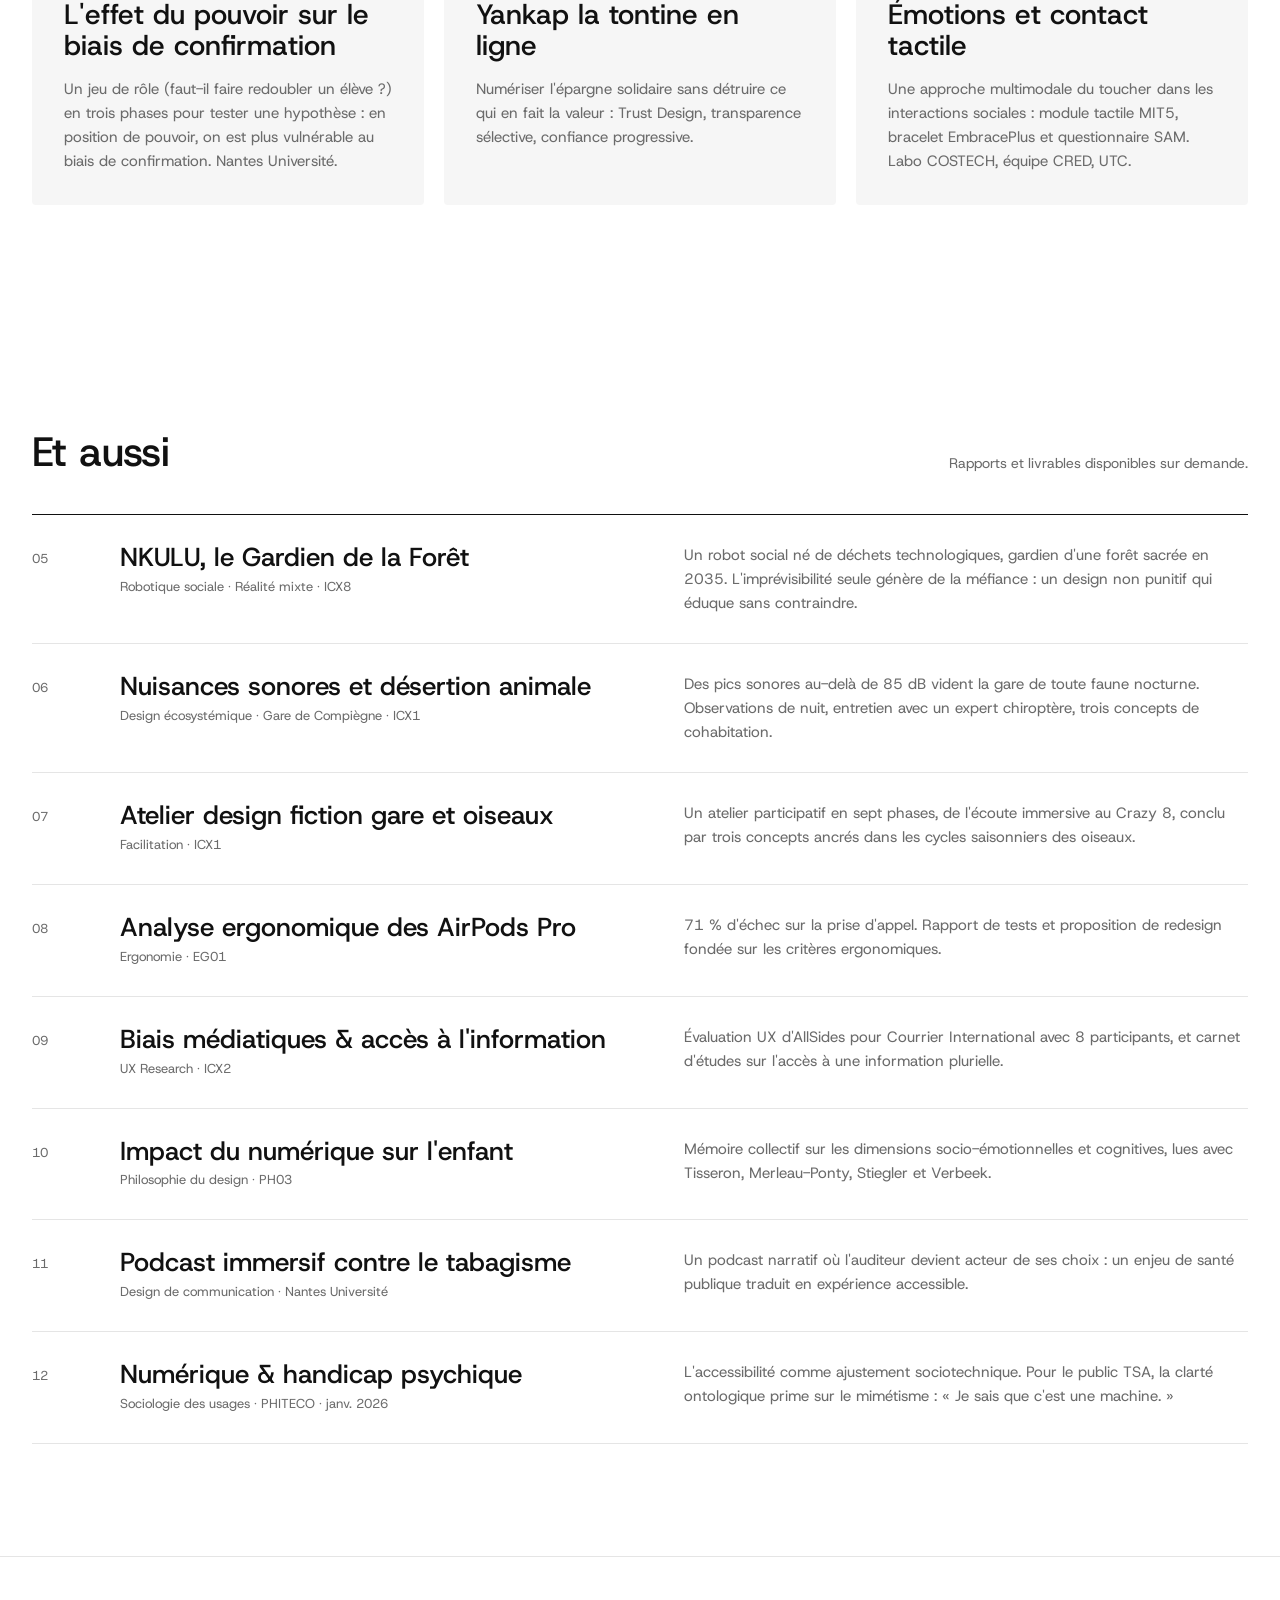
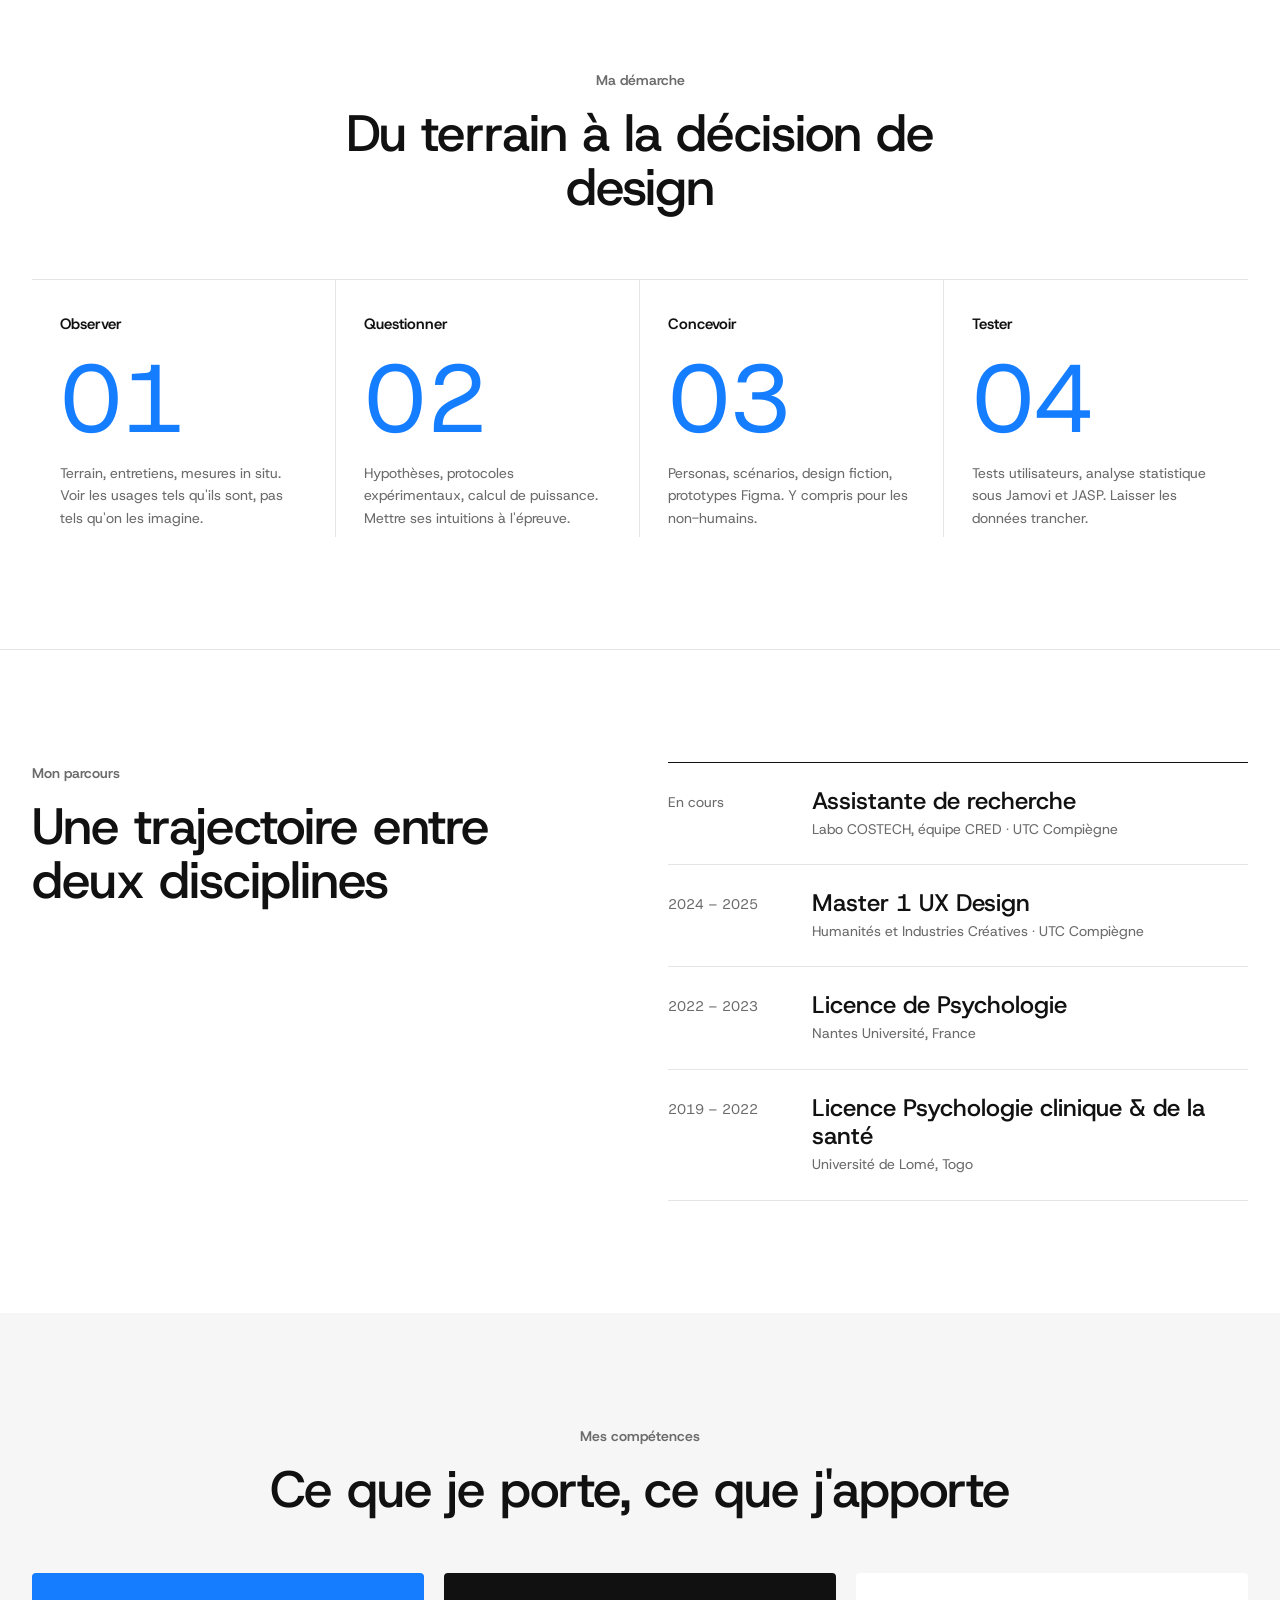
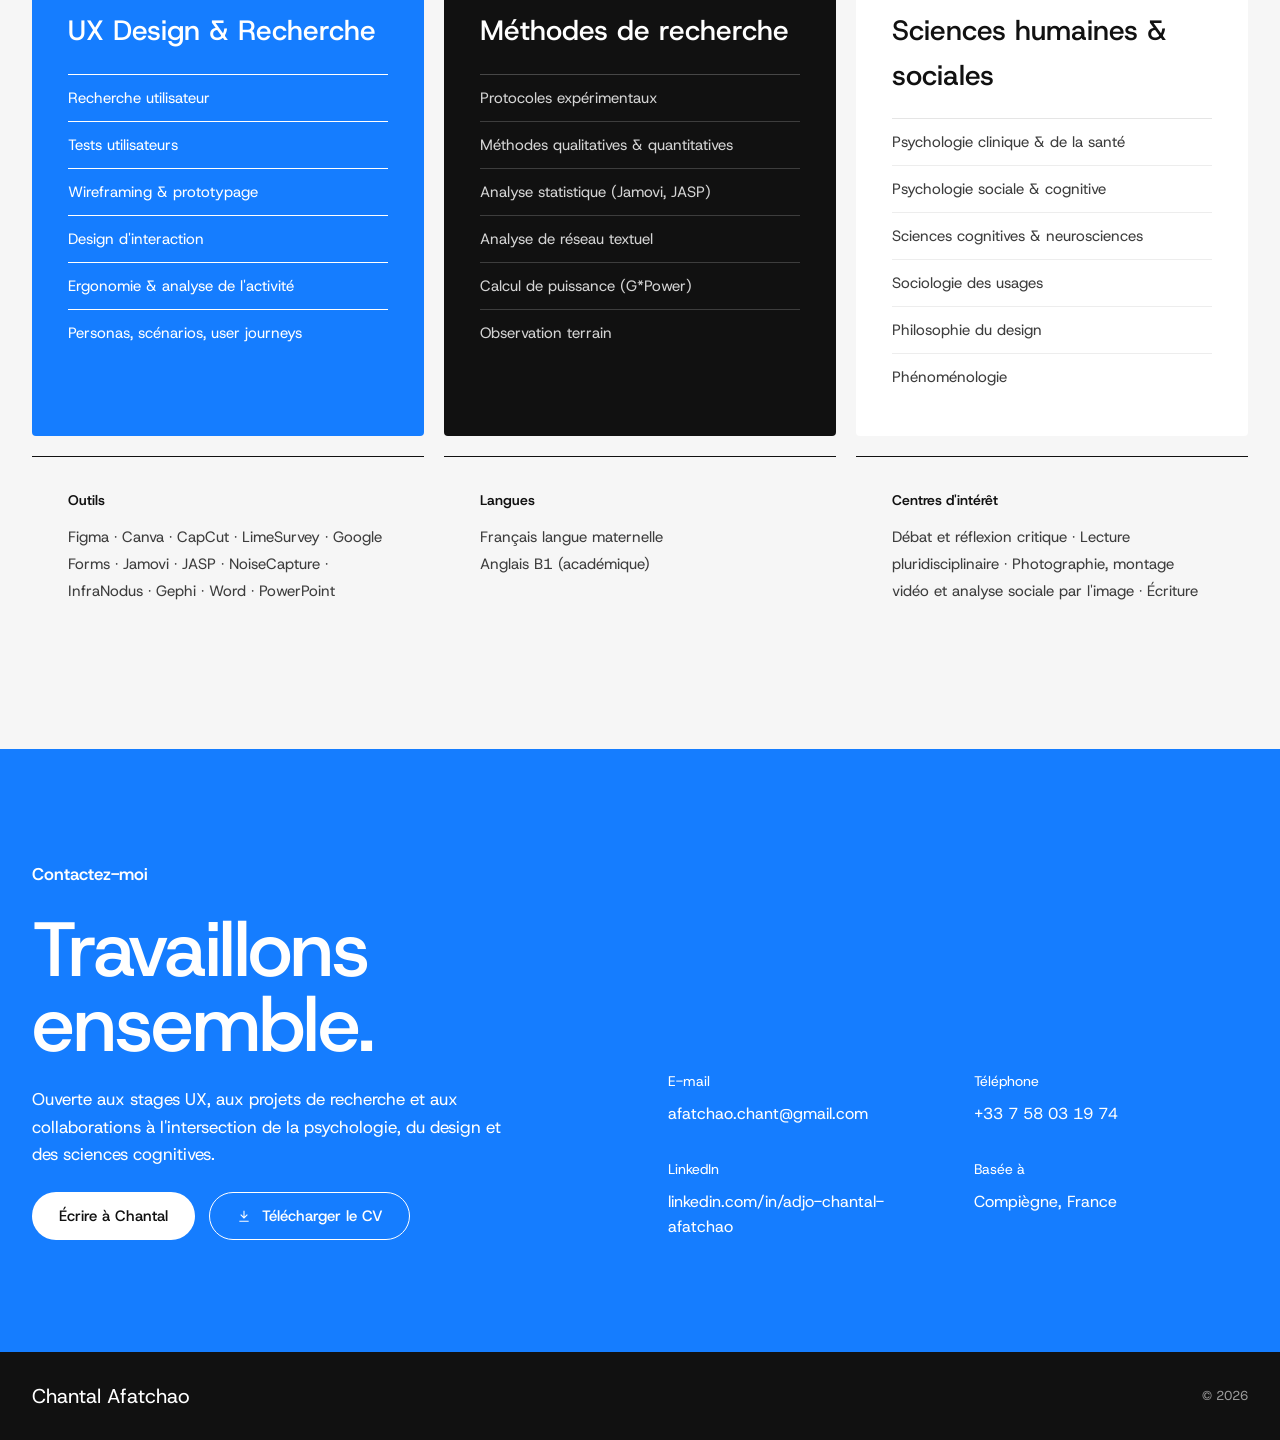
==== commit 8b56dd71: "Ajoute les visuels des projets et aligne les textes sur les supports - Convertit les PDF et captures" ====
--- a/index.html
+++ b/index.html
@@ -52,7 +52,7 @@
                 <div class="hero-text">
                     <div class="hero-title-group">
                         <h1>Chantal <span>Afatchao</span></h1>
-                        <p class="hero-role">UX Designer &amp; UX Researcher</p>
+                        <p class="hero-role">UX Designer</p>
                     </div>
                     <p class="hero-lead">Formée à la psychologie et aux sciences cognitives, je conçois à partir d'une
                         compréhension profonde des êtres humains de leurs usages, de leurs biais et de leurs liens
@@ -67,9 +67,9 @@
                     </div>
                 </div>
                 <div class="hero-visual">
-                    <img class="portrait" src="assets/portrait.webp" width="1500" height="2000"
+                    <img class="portrait" src="assets/eportrait.webp" width="1500" height="2000"
                         alt="Portrait de Chantal Afatchao" fetchpriority="high">
-                    <div class="badge"><strong>M1</strong><span>UX Design<br>UTC Compiègne</span></div>
+                    <div class="badge"><strong>M2</strong><span>UX Design<br>UTC Compiègne</span></div>
                 </div>
             </div>
         </section>
@@ -78,7 +78,7 @@
         <section id="approche" class="about-section">
             <div class="wrap about">
             <div class="about-head">
-                <p class="eyebrow">À propos</p>
+                <p class="eyebrow">À propos de moi</p>
                 <h2>Observer avant de <em>concevoir</em>, questionner avant de proposer.</h2>
             </div>
             <div class="about-card">
@@ -114,7 +114,7 @@
             <div class="wrap">
                 <div class="section-head">
                     <div>
-                        <p class="eyebrow">Projets</p>
+                        <p class="eyebrow">Mes Projets réalisés</p>
                         <h2>Une démarche ancrée dans la rigueur et le sens</h2>
                     </div>
                     <p>Douze projets entre design d'interface, recherche en laboratoire et psychologie expérimentale.
@@ -123,13 +123,13 @@
 
                 <article class="featured">
                     <div class="featured-text">
-                        <div class="meta-row"><span>Étude de cas</span><span>UX Design mobile</span></div>
+                        <div class="meta-row"><span>Étude de cas</span><span>UX Design tablette</span></div>
                         <div class="featured-title">
                             <h3>chaleur.eux</h3>
                             <p class="tagline">Garder le professionnel et non l'algorithme au cœur de la décision.
                             </p>
-                            <p class="desc">Une application mobile pour les aides-soignants qui accompagnent des
-                                personnes en perte d'autonomie. Deux modes d'accès, deux logiques de navigation, un
+                            <p class="desc">L'assistant des aidants : une application sur tablette pour les
+                                aides-soignants qui accompagnent des personnes en perte d'autonomie. Deux modes d'accès, deux logiques de navigation, un
                                 protocole de tests utilisateurs complet.</p>
                         </div>
                         <div class="featured-actions">
@@ -146,44 +146,43 @@
                                 </svg></a>
                         </div>
                     </div>
-                    <div class="featured-visual">
-                        <div class="phone phone-m down">[Écran mode multi-patients]</div>
-                        <div class="phone phone-m tall">[Écran fiche patient]</div>
+                    <div class="featured-visual has-img">
+                        <img src="assets/projets/chaleureux-mockup.webp"
+                            alt="Application Chaleur.eux sur tablette, entourée de ses principaux écrans" loading="lazy">
                     </div>
                 </article>
 
                 <div class="cards">
                     <article class="card">
-                        <div class="card-visual placeholder">[Visuel protocole expérimental]</div>
+                        <div class="card-visual"><img src="assets/projets/biais-titre.webp"
+                                alt="Présentation du projet de recherche sur le pouvoir et le biais de confirmation"
+                                loading="lazy"></div>
                         <div class="card-body">
                             <div class="meta-row"><span>Recherche expérimentale</span></div>
-                            <div class="stat"><strong>150</strong><span>étudiants, deux conditions de pouvoir</span>
-                            </div>
                             <h3>L'effet du pouvoir sur le biais de confirmation</h3>
-                            <p>Les personnes en position de pouvoir accordent plus de crédit aux informations qui
-                                confirment leurs attentes. Nantes Université.</p>
+                            <p>Un jeu de rôle (faut-il faire redoubler un élève ?) en trois phases pour tester une
+                                hypothèse : en position de pouvoir, on est plus vulnérable au biais de confirmation.
+                                Nantes Université.</p>
                         </div>
                     </article>
                     <article class="card">
-                        <div class="card-visual placeholder">[Visuel cartographie des parties prenantes]</div>
+                        <div class="card-visual"><img src="assets/projets/yankap-cover.webp"
+                                alt="Logo Yankap : épargnez en groupe, sans stress" loading="lazy"></div>
                         <div class="card-body">
                             <div class="meta-row"><span>UX Design systémique</span></div>
-                            <div class="stat"><strong>6</strong><span>membres d'une vraie tontine pour tester le
-                                    MVP</span></div>
                             <h3>Yankap la tontine en ligne</h3>
                             <p>Numériser l'épargne solidaire sans détruire ce qui en fait la valeur : Trust Design,
                                 transparence sélective, confiance progressive.</p>
                         </div>
                     </article>
                     <article class="card">
-                        <div class="card-visual placeholder">[Visuel passation Tactos/MIT5]</div>
+                        <div class="card-visual"><img src="assets/projets/tactos-titre.webp"
+                                alt="Dynamiques émotionnelles du contact tactile, projet TX à l'UTC" loading="lazy"></div>
                         <div class="card-body">
                             <div class="meta-row"><span>Recherche labo</span></div>
-                            <div class="stat"><strong>40</strong><span>participants, mesures biométriques
-                                    continues</span></div>
-                            <h3>Interactions pseudo-haptiques</h3>
-                            <p>Percevoir une résistance ou une texture sans contact physique réel. Labo COSTECH, équipe
-                                CRED, UTC.</p>
+                            <h3>Émotions et contact tactile</h3>
+                            <p>Une approche multimodale du toucher dans les interactions sociales : module tactile MIT5,
+                                bracelet EmbracePlus et questionnaire SAM. Labo COSTECH, équipe CRED, UTC.</p>
                         </div>
                     </article>
                 </div>
@@ -274,7 +273,7 @@
         <section class="method">
             <div class="wrap">
                 <div class="center-head">
-                    <p class="eyebrow">Démarche</p>
+                    <p class="eyebrow">Ma démarche</p>
                     <h2>Du terrain à la décision de design</h2>
                 </div>
                 <div class="steps">
@@ -305,7 +304,7 @@
         <section id="parcours" class="path">
             <div class="wrap">
                 <div class="path-head">
-                    <p class="eyebrow">Parcours</p>
+                    <p class="eyebrow">Mon parcours</p>
                     <h2>Une trajectoire entre deux disciplines</h2>
                 </div>
                 <div class="timeline">
@@ -341,7 +340,7 @@
         <section id="competences" class="skills">
             <div class="wrap">
                 <div class="center-head">
-                    <p class="eyebrow">Compétences</p>
+                    <p class="eyebrow"> Mes compétences</p>
                     <h2>Ce que je porte, ce que j'apporte</h2>
                 </div>
                 <div class="skill-grid">
@@ -402,7 +401,7 @@
         <section id="contact" class="contact">
             <div class="wrap">
                 <div class="contact-main">
-                    <p class="eyebrow">Contact</p>
+                    <p class="eyebrow">Contactez-moi</p>
                     <h2>Travaillons <em>ensemble</em>.</h2>
                     <p>Ouverte aux stages UX, aux projets de recherche et aux collaborations à l'intersection de la
                         psychologie, du design et des sciences cognitives.</p>
--- a/css/style.css
+++ b/css/style.css
@@ -575,7 +575,7 @@
 }
 
 .featured {
-  background: var(--dark);
+  background: var(--ink );
   color: #fff;
   border-radius: 4px;
   overflow: hidden;
@@ -585,7 +585,7 @@
 }
 
 .featured-text {
-  background: var(--blue);
+  background: var(--black);
   padding: 48px;
   display: flex;
   flex-direction: column;
@@ -653,6 +653,23 @@
   overflow: hidden
 }
 
+.featured-visual.has-img {
+  padding: 0;
+  display: block
+}
+
+.featured-visual.has-img img {
+  object-position: 30% center
+}
+
+.featured-visual img,
+.card-visual img {
+  display: block;
+  width: 100%;
+  height: 100%;
+  object-fit: cover
+}
+
 .cards {
   display: grid;
   grid-template-columns: repeat(auto-fit, minmax(min(340px, 100%), 1fr));
@@ -683,25 +700,6 @@
 
 .card .meta-row {
   color: var(--muted)
-}
-
-.stat {
-  display: flex;
-  align-items: baseline;
-  gap: 14px
-}
-
-.stat strong {
-  font-size: 40px;
-  line-height: .9;
-  font-weight: 400;
-  color: var(--muted)
-}
-
-.stat span {
-  font-size: 13px;
-  color: var(--muted);
-  max-width: 18ch
 }
 
 .card h3 {
@@ -995,7 +993,6 @@
 
 .skill-card {
   background: #fff;
-  border: 1px solid var(--line);
   border-radius: 4px;
   padding: 36px;
   display: flex;
@@ -1026,7 +1023,7 @@
 }
 
 .skill-card.dark {
-  background: var(--dark);
+  background: var(--ink);
   border-color: var(--dark);
   color: #fff
 }
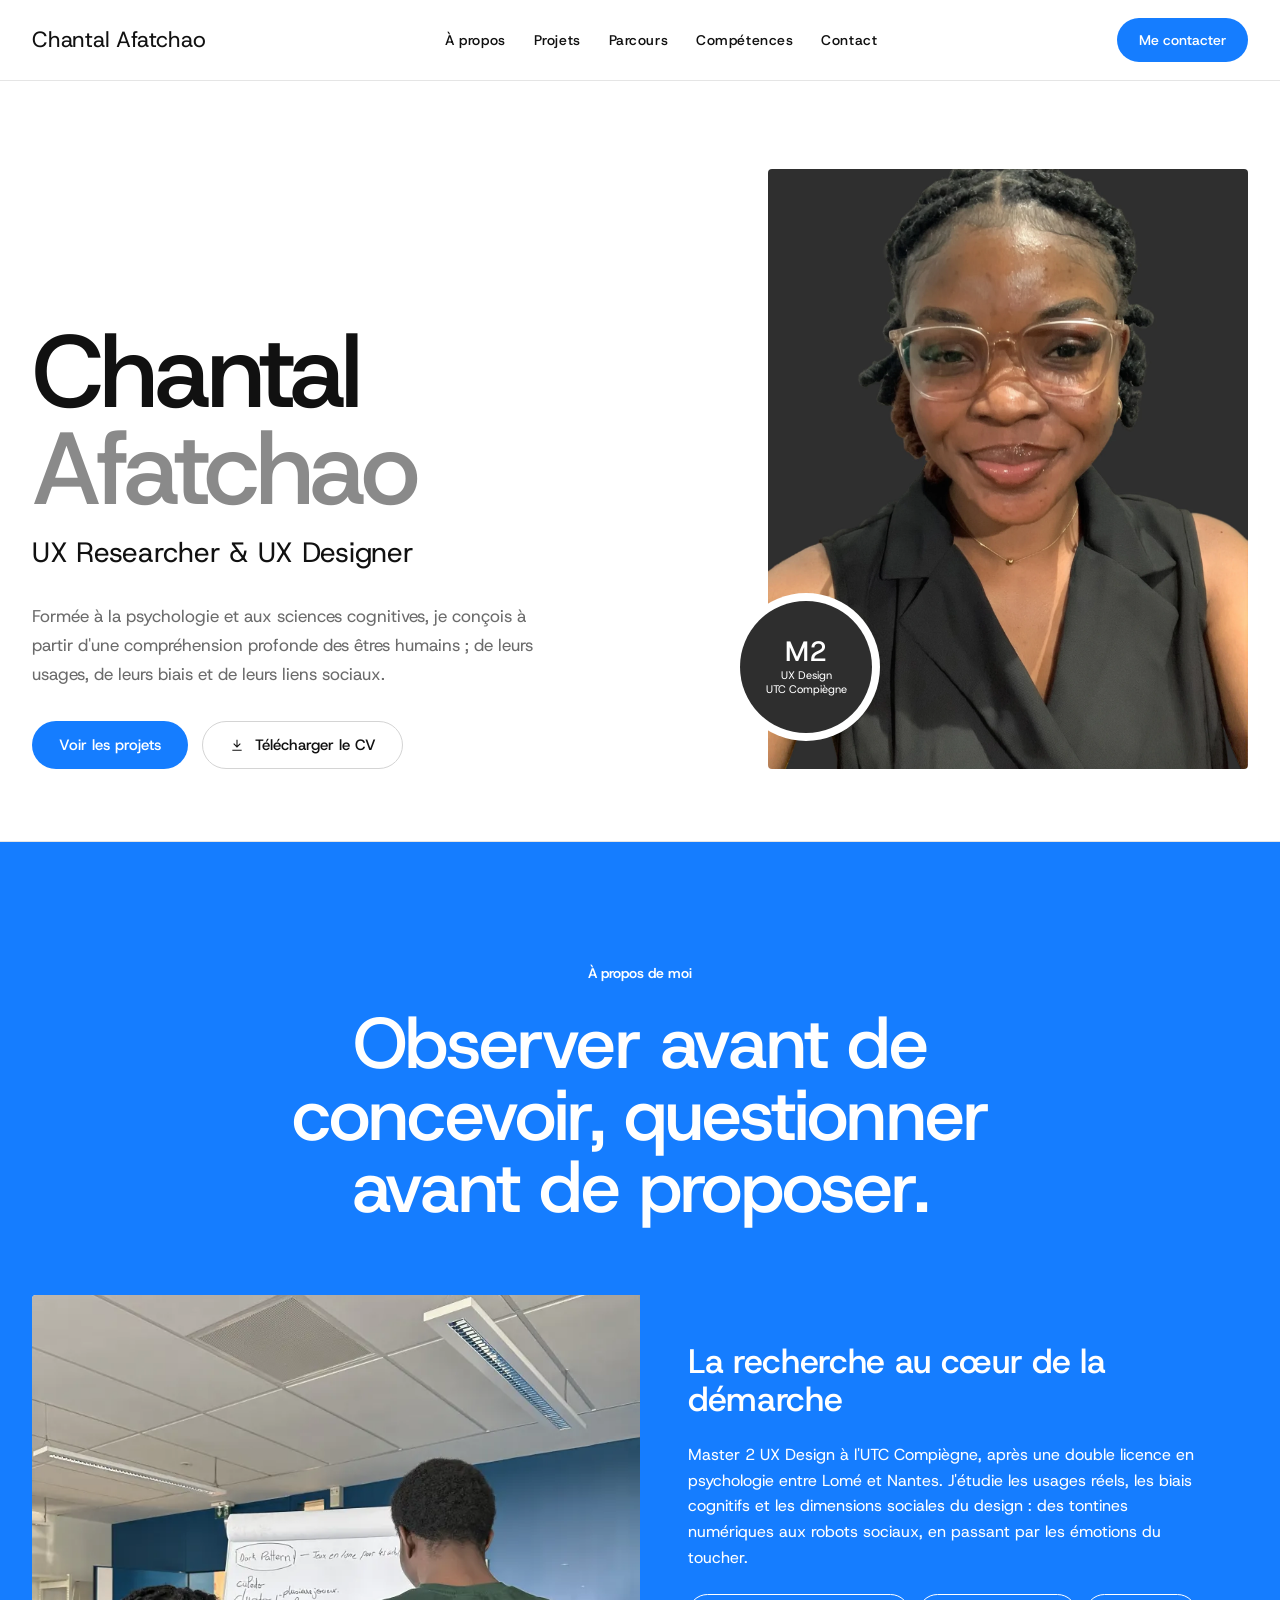
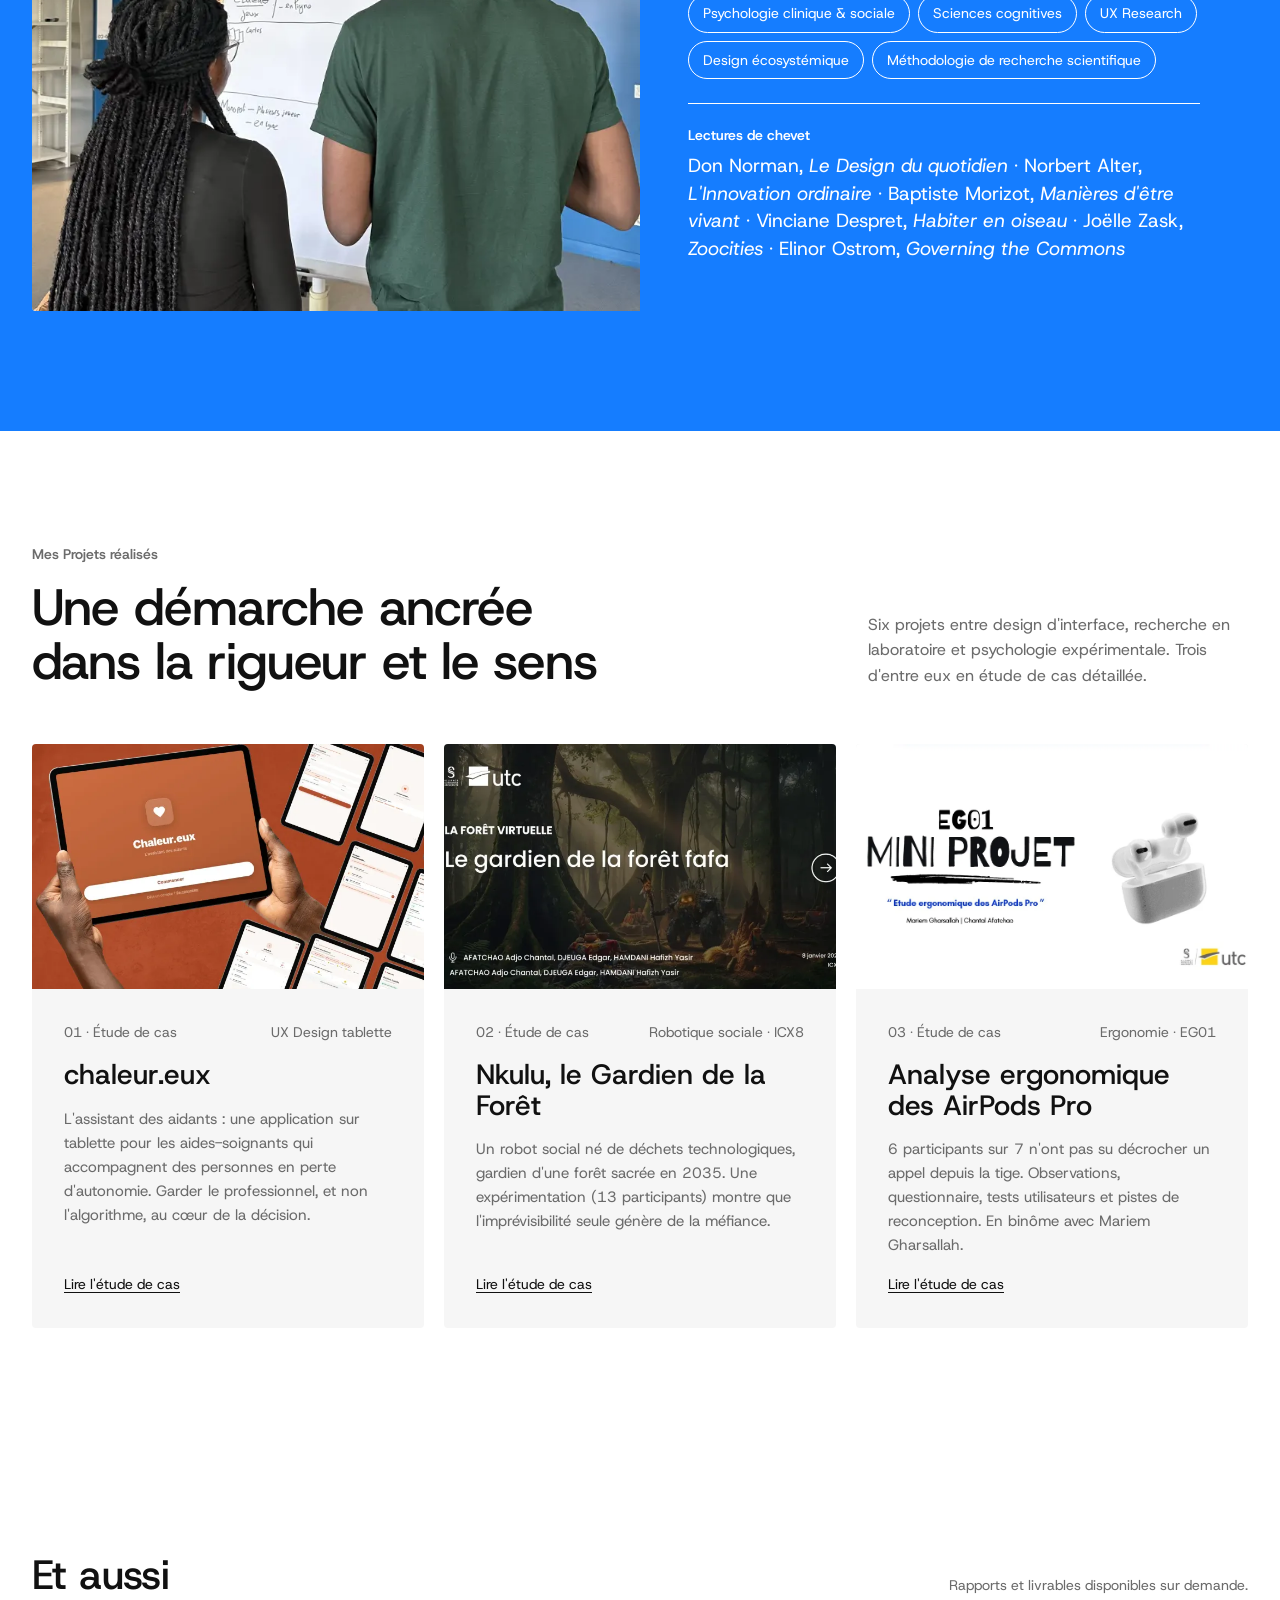
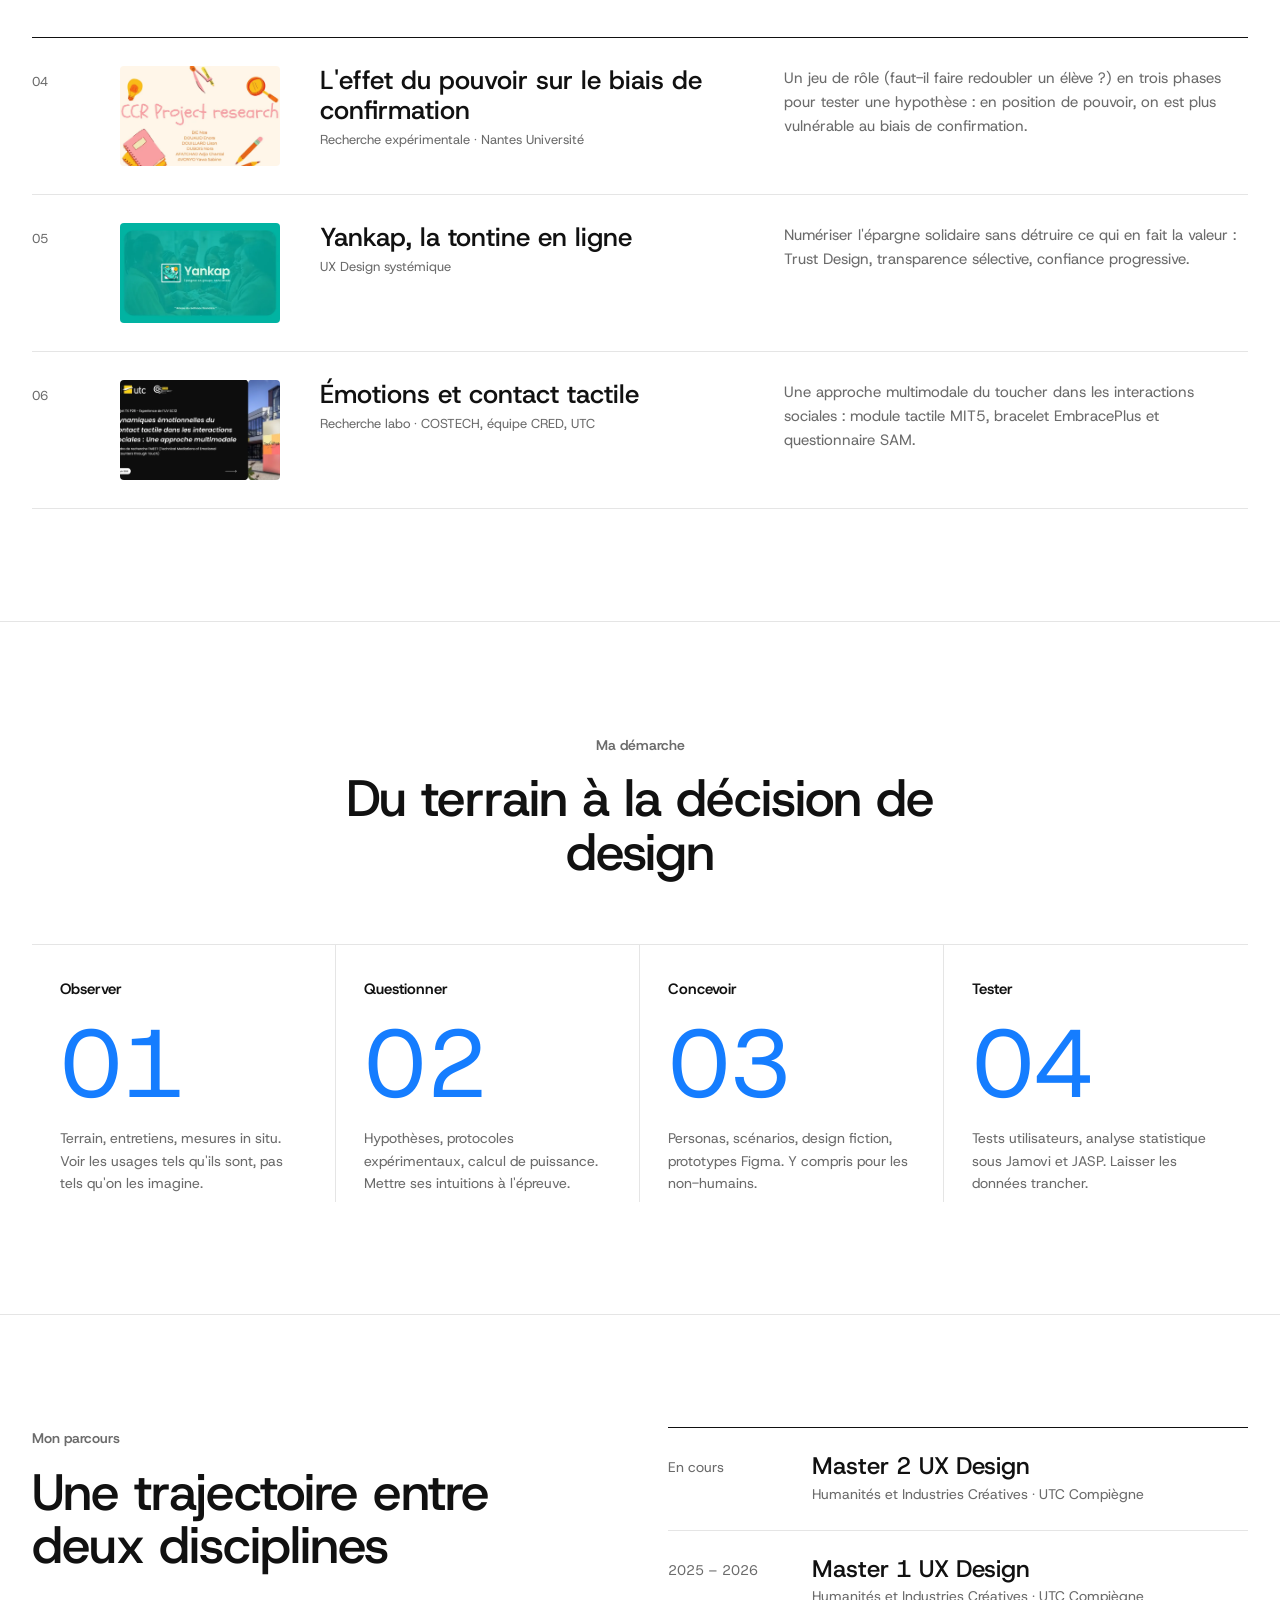
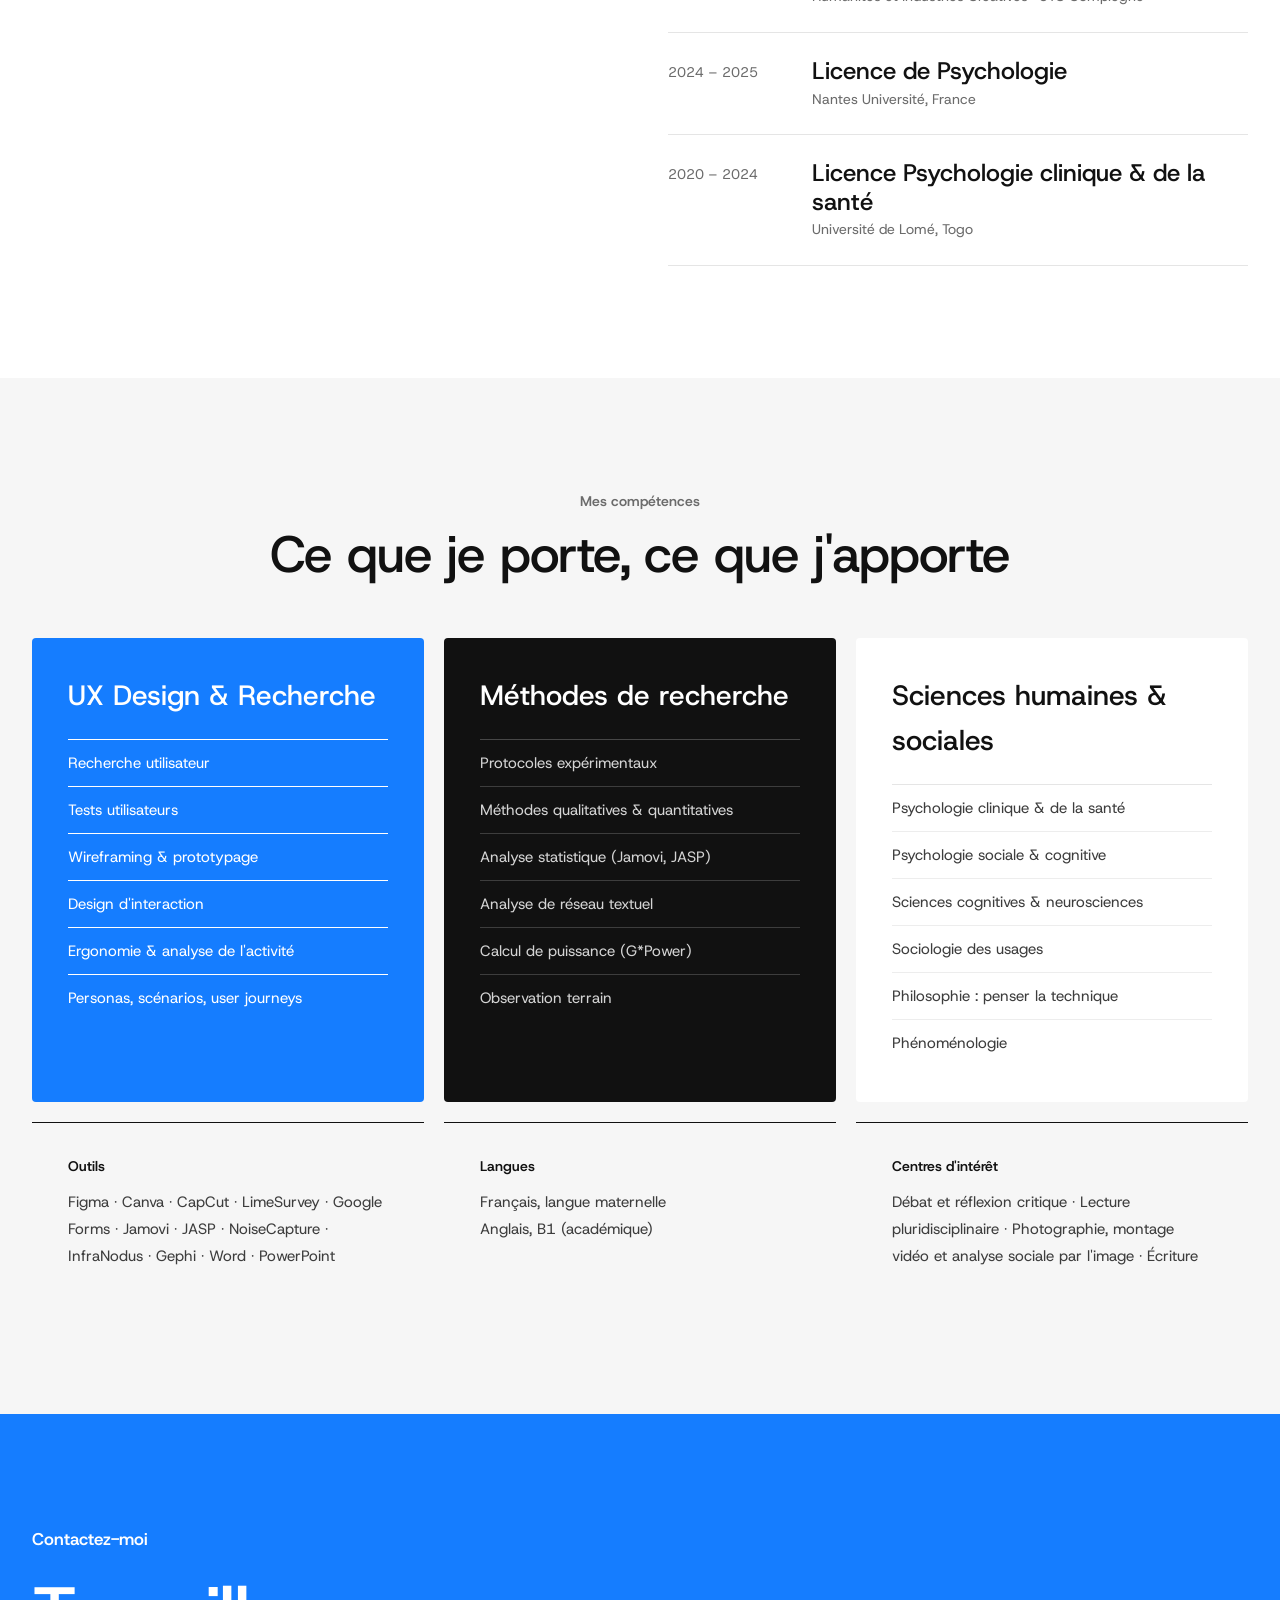
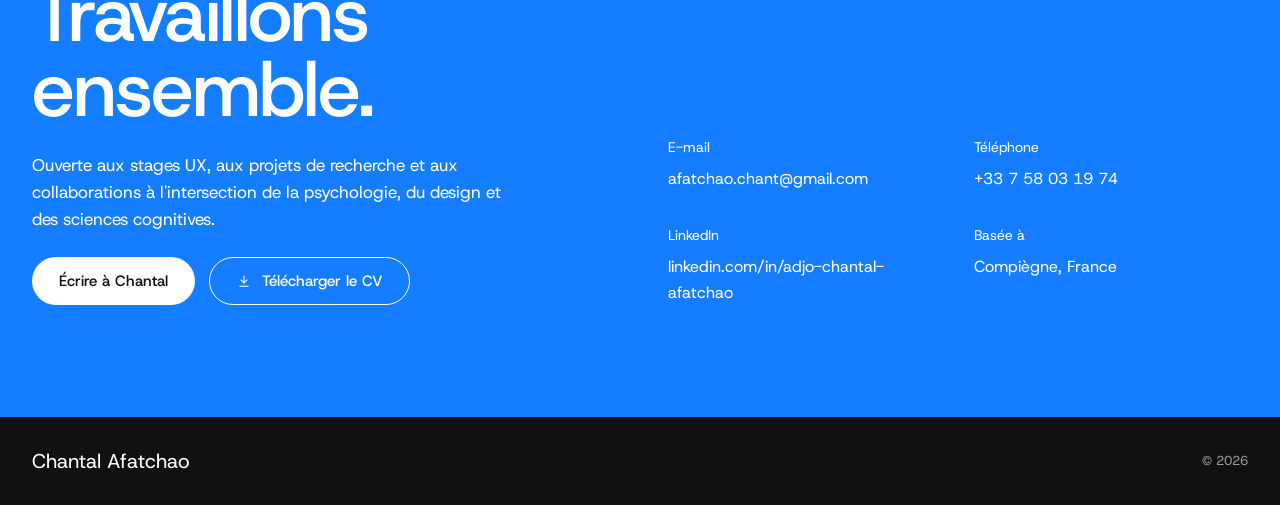
==== commit d29035d9: "Ajoute les études de cas Nkulu et AirPods, réorganise les projets et optimise le chargement - Nouvel" ====
--- a/index.html
+++ b/index.html
@@ -6,7 +6,7 @@
     <meta name="viewport" content="width=device-width, initial-scale=1">
     <title>Chantal Afatchao Portfolio UX</title>
     <meta name="description"
-        content="Portfolio de Chantal Afatchao, UX Designer & UX Researcher, Master 1 UX Design à l'UTC Compiègne.">
+        content="Portfolio de Chantal Afatchao, UX Researcher & UX Designer, Master 2 UX Design à l'UTC Compiègne.">
     <link rel="preconnect" href="https://fonts.googleapis.com">
     <link rel="preconnect" href="https://fonts.gstatic.com" crossorigin>
     <link
@@ -52,10 +52,10 @@
                 <div class="hero-text">
                     <div class="hero-title-group">
                         <h1>Chantal <span>Afatchao</span></h1>
-                        <p class="hero-role">UX Designer</p>
+                        <p class="hero-role">UX Researcher &amp; UX Designer</p>
                     </div>
                     <p class="hero-lead">Formée à la psychologie et aux sciences cognitives, je conçois à partir d'une
-                        compréhension profonde des êtres humains de leurs usages, de leurs biais et de leurs liens
+                        compréhension profonde des êtres humains ; de leurs usages, de leurs biais et de leurs liens
                         sociaux.</p>
                     <div class="btn-row">
                         <a class="btn btn-dark" href="#projets">Voir les projets</a>
@@ -67,7 +67,7 @@
                     </div>
                 </div>
                 <div class="hero-visual">
-                    <img class="portrait" src="assets/eportrait.webp" width="1500" height="2000"
+                    <img class="portrait" src="assets/portrait.webp" width="1500" height="2000"
                         alt="Portrait de Chantal Afatchao" fetchpriority="high">
                     <div class="badge"><strong>M2</strong><span>UX Design<br>UTC Compiègne</span></div>
                 </div>
@@ -83,19 +83,21 @@
             </div>
             <div class="about-card">
                 <div class="about-photo">
-                    <div class="placeholder"><span>[Photo de Chantal en atelier ou sur le terrain]</span></div>
-                    <div class="name-tag"><strong>Chantal Afatchao</strong><span>Compiègne, France</span></div>
+                    <img src="assets/about.webp" srcset="assets/about-800.webp 800w, assets/about.webp 1200w"
+                        sizes="(max-width: 900px) 100vw, 50vw" width="1200" height="1600" loading="lazy"
+                        decoding="async" alt="Chantal Afatchao en atelier, devant un paperboard">
                 </div>
                 <div class="about-body">
                     <h3>La recherche au cœur de la démarche</h3>
-                    <p>Master 1 UX Design à l'UTC Compiègne, après une double licence en psychologie entre Lomé et
-                        Nantes. J'étudie les usages réels, les biais cognitifs et les dimensions sociales du design des
-                        tontines numériques aux robots sociaux, en passant par la faune d'une gare la nuit.</p>
+                    <p>Master 2 UX Design à l'UTC Compiègne, après une double licence en psychologie entre Lomé et
+                        Nantes. J'étudie les usages réels, les biais cognitifs et les dimensions sociales du design : des
+                        tontines numériques aux robots sociaux, en passant par les émotions du toucher.</p>
                     <div class="tags">
                         <span class="tag">Psychologie clinique &amp; sociale</span>
                         <span class="tag">Sciences cognitives</span>
                         <span class="tag">UX Research</span>
                         <span class="tag">Design écosystémique</span>
+                        <span class="tag">Méthodologie de recherche scientifique</span>
                     </div>
                     <div class="reading">
                         <span class="label">Lectures de chevet</span>
@@ -117,74 +119,46 @@
                         <p class="eyebrow">Mes Projets réalisés</p>
                         <h2>Une démarche ancrée dans la rigueur et le sens</h2>
                     </div>
-                    <p>Douze projets entre design d'interface, recherche en laboratoire et psychologie expérimentale.
-                        Quatre d'entre eux, en détail.</p>
-                </div>
-
-                <article class="featured">
-                    <div class="featured-text">
-                        <div class="meta-row"><span>Étude de cas</span><span>UX Design tablette</span></div>
-                        <div class="featured-title">
+                    <p>Six projets entre design d'interface, recherche en laboratoire et psychologie expérimentale.
+                        Trois d'entre eux en étude de cas détaillée.</p>
+                </div>
+
+                <div class="cards">
+                    <a class="card" href="case-chaleureux.html">
+                        <div class="card-visual"><img width="1600" height="900" decoding="async" srcset="assets/projets/chaleureux-mockup-800.webp 800w, assets/projets/chaleureux-mockup.webp 1600w" sizes="(max-width: 760px) 100vw, 400px" src="assets/projets/chaleureux-mockup.webp"
+                                alt="Application Chaleur.eux sur tablette, entourée de ses principaux écrans" loading="lazy"></div>
+                        <div class="card-body">
+                            <div class="meta-row"><span>01 · Étude de cas</span><span>UX Design tablette</span></div>
                             <h3>chaleur.eux</h3>
-                            <p class="tagline">Garder le professionnel et non l'algorithme au cœur de la décision.
-                            </p>
-                            <p class="desc">L'assistant des aidants : une application sur tablette pour les
-                                aides-soignants qui accompagnent des personnes en perte d'autonomie. Deux modes d'accès, deux logiques de navigation, un
-                                protocole de tests utilisateurs complet.</p>
-                        </div>
-                        <div class="featured-actions">
-                            <!-- <div class="tags">
-                                <span class="tag tag-dark">Recherche utilisateur</span>
-                                <span class="tag tag-dark">Tests utilisateurs</span>
-                                <span class="tag tag-dark">Design éthique</span>
-                                <span class="tag tag-dark">Figma</span>
-                            </div> -->
-                            <a class="btn btn-white" href="case-chaleureux.html">Lire l'étude de cas<svg width="16"
-                                    height="16" viewBox="0 0 24 24" fill="none" stroke="currentColor" stroke-width="1.6"
-                                    aria-hidden="true">
-                                    <path d="M5 12h14M13 6l6 6-6 6" />
-                                </svg></a>
-                        </div>
-                    </div>
-                    <div class="featured-visual has-img">
-                        <img src="assets/projets/chaleureux-mockup.webp"
-                            alt="Application Chaleur.eux sur tablette, entourée de ses principaux écrans" loading="lazy">
-                    </div>
-                </article>
-
-                <div class="cards">
-                    <article class="card">
-                        <div class="card-visual"><img src="assets/projets/biais-titre.webp"
-                                alt="Présentation du projet de recherche sur le pouvoir et le biais de confirmation"
-                                loading="lazy"></div>
+                            <p>L'assistant des aidants : une application sur tablette pour les aides-soignants qui
+                                accompagnent des personnes en perte d'autonomie. Garder le professionnel, et non
+                                l'algorithme, au cœur de la décision.</p>
+                            <span class="more-link">Lire l'étude de cas</span>
+                        </div>
+                    </a>
+                    <a class="card" href="case-nkulu.html">
+                        <div class="card-visual"><img width="1115" height="622" decoding="async" srcset="assets/projets/nkulu-titre-800.webp 800w, assets/projets/nkulu-titre.webp 1115w" sizes="(max-width: 760px) 100vw, 400px" src="assets/projets/nkulu-titre.webp"
+                                alt="Le gardien de la forêt : un robot fait de mousse et de débris dans une forêt sombre" loading="lazy"></div>
                         <div class="card-body">
-                            <div class="meta-row"><span>Recherche expérimentale</span></div>
-                            <h3>L'effet du pouvoir sur le biais de confirmation</h3>
-                            <p>Un jeu de rôle (faut-il faire redoubler un élève ?) en trois phases pour tester une
-                                hypothèse : en position de pouvoir, on est plus vulnérable au biais de confirmation.
-                                Nantes Université.</p>
-                        </div>
-                    </article>
-                    <article class="card">
-                        <div class="card-visual"><img src="assets/projets/yankap-cover.webp"
-                                alt="Logo Yankap : épargnez en groupe, sans stress" loading="lazy"></div>
+                            <div class="meta-row"><span>02 · Étude de cas</span><span>Robotique sociale · ICX8</span></div>
+                            <h3>Nkulu, le Gardien de la Forêt</h3>
+                            <p>Un robot social né de déchets technologiques, gardien d'une forêt sacrée en 2035. Une
+                                expérimentation (13 participants) montre que l'imprévisibilité seule génère de la méfiance.</p>
+                            <span class="more-link">Lire l'étude de cas</span>
+                        </div>
+                    </a>
+                    <a class="card" href="case-airpods.html">
+                        <div class="card-visual"><img width="1067" height="590" decoding="async" src="assets/projets/airpods-titre.webp"
+                                alt="Mini projet EG01 : étude ergonomique des AirPods Pro" loading="lazy"></div>
                         <div class="card-body">
-                            <div class="meta-row"><span>UX Design systémique</span></div>
-                            <h3>Yankap la tontine en ligne</h3>
-                            <p>Numériser l'épargne solidaire sans détruire ce qui en fait la valeur : Trust Design,
-                                transparence sélective, confiance progressive.</p>
-                        </div>
-                    </article>
-                    <article class="card">
-                        <div class="card-visual"><img src="assets/projets/tactos-titre.webp"
-                                alt="Dynamiques émotionnelles du contact tactile, projet TX à l'UTC" loading="lazy"></div>
-                        <div class="card-body">
-                            <div class="meta-row"><span>Recherche labo</span></div>
-                            <h3>Émotions et contact tactile</h3>
-                            <p>Une approche multimodale du toucher dans les interactions sociales : module tactile MIT5,
-                                bracelet EmbracePlus et questionnaire SAM. Labo COSTECH, équipe CRED, UTC.</p>
-                        </div>
-                    </article>
+                            <div class="meta-row"><span>03 · Étude de cas</span><span>Ergonomie · EG01</span></div>
+                            <h3>Analyse ergonomique des AirPods Pro</h3>
+                            <p>6 participants sur 7 n'ont pas su décrocher un appel depuis la tige. Observations,
+                                questionnaire, tests utilisateurs et pistes de reconception. En binôme avec Mariem
+                                Gharsallah.</p>
+                            <span class="more-link">Lire l'étude de cas</span>
+                        </div>
+                    </a>
                 </div>
             </div>
         </section>
@@ -197,15 +171,38 @@
             </div>
             <div class="rows">
                 <div class="row">
+                    <span class="num">04</span>
+                    <img class="row-thumb" width="800" height="450" decoding="async" loading="lazy"
+                        src="assets/projets/biais-titre-800.webp" alt="Présentation du projet de recherche sur le pouvoir et le biais de confirmation">
+                    <div class="title">
+                        <h3>L'effet du pouvoir sur le biais de confirmation</h3><span class="sub">Recherche
+                            expérimentale · Nantes Université</span>
+                    </div>
+                    <p>Un jeu de rôle (faut-il faire redoubler un élève ?) en trois phases pour tester une hypothèse :
+                        en position de pouvoir, on est plus vulnérable au biais de confirmation.</p>
+                </div>
+                <div class="row">
                     <span class="num">05</span>
-                    <div class="title">
-                        <h3>NKULU, le Gardien de la Forêt</h3><span class="sub">Robotique sociale · Réalité mixte ·
-                            ICX8</span>
-                    </div>
-                    <p>Un robot social né de déchets technologiques, gardien d'une forêt sacrée en 2035.
-                        L'imprévisibilité seule génère de la méfiance : un design non punitif qui éduque sans
-                        contraindre.</p>
-                </div>
+                    <img class="row-thumb" width="800" height="450" decoding="async" loading="lazy"
+                        src="assets/projets/yankap-cover-800.webp" alt="Logo Yankap : épargnez en groupe, sans stress">
+                    <div class="title">
+                        <h3>Yankap, la tontine en ligne</h3><span class="sub">UX Design systémique</span>
+                    </div>
+                    <p>Numériser l'épargne solidaire sans détruire ce qui en fait la valeur : Trust Design,
+                        transparence sélective, confiance progressive.</p>
+                </div>
+                <div class="row">
+                    <span class="num">06</span>
+                    <img class="row-thumb" width="800" height="435" decoding="async" loading="lazy"
+                        src="assets/projets/tactos-titre-800.webp" alt="Dynamiques émotionnelles du contact tactile, projet TX à l'UTC">
+                    <div class="title">
+                        <h3>Émotions et contact tactile</h3><span class="sub">Recherche labo · COSTECH, équipe CRED,
+                            UTC</span>
+                    </div>
+                    <p>Une approche multimodale du toucher dans les interactions sociales : module tactile MIT5,
+                        bracelet EmbracePlus et questionnaire SAM.</p>
+                </div>
+                <!-- Projets masqués pour le moment (pas encore de ressources)
                 <div class="row">
                     <span class="num">06</span>
                     <div class="title">
@@ -223,14 +220,8 @@
                     <p>Un atelier participatif en sept phases, de l'écoute immersive au Crazy 8, conclu par trois
                         concepts ancrés dans les cycles saisonniers des oiseaux.</p>
                 </div>
-                <div class="row">
-                    <span class="num">08</span>
-                    <div class="title">
-                        <h3>Analyse ergonomique des AirPods Pro</h3><span class="sub">Ergonomie · EG01</span>
-                    </div>
-                    <p>71 % d'échec sur la prise d'appel. Rapport de tests et proposition de redesign fondée sur les
-                        critères ergonomiques.</p>
-                </div>
+                -->
+                <!-- Projets masqués pour le moment (pas encore de ressources)
                 <div class="row">
                     <span class="num">09</span>
                     <div class="title">
@@ -243,7 +234,7 @@
                 <div class="row">
                     <span class="num">10</span>
                     <div class="title">
-                        <h3>Impact du numérique sur l'enfant</h3><span class="sub">Philosophie du design · PH03</span>
+                        <h3>Impact du numérique sur l'enfant</h3><span class="sub">Philosophie des sciences et techniques · PH03</span>
                     </div>
                     <p>Mémoire collectif sur les dimensions socio-émotionnelles et cognitives, lues avec Tisseron,
                         Merleau-Ponty, Stiegler et Verbeek.</p>
@@ -251,7 +242,7 @@
                 <div class="row">
                     <span class="num">11</span>
                     <div class="title">
-                        <h3>Podcast immersif contre le tabagisme</h3><span class="sub">Design de communication · Nantes
+                        <h3>Podcast immersif contre le tabagisme</h3><span class="sub">Santé publique · Nantes
                             Université</span>
                     </div>
                     <p>Un podcast narratif où l'auditeur devient acteur de ses choix : un enjeu de santé publique
@@ -266,6 +257,7 @@
                     <p>L'accessibilité comme ajustement sociotechnique. Pour le public TSA, la clarté ontologique prime
                         sur le mimétisme : « Je sais que c'est une machine. »</p>
                 </div>
+                -->
             </div>
         </section>
 
@@ -308,25 +300,31 @@
                     <h2>Une trajectoire entre deux disciplines</h2>
                 </div>
                 <div class="timeline">
-                    <div class="entry"><span class="when">En cours</span>
+                    <!-- <div class="entry"><span class="when">En cours</span>
                         <div>
                             <h3>Assistante de recherche</h3>
                             <p>Labo COSTECH, équipe CRED · UTC Compiègne</p>
                         </div>
-                    </div>
-                    <div class="entry"><span class="when">2024 – 2025</span>
+                    </div> -->
+                    <div class="entry"><span class="when">En cours</span>
+                        <div>
+                            <h3>Master 2 UX Design</h3>
+                            <p>Humanités et Industries Créatives · UTC Compiègne</p>
+                        </div>
+                    </div>
+                    <div class="entry"><span class="when">2025 – 2026</span>
                         <div>
                             <h3>Master 1 UX Design</h3>
                             <p>Humanités et Industries Créatives · UTC Compiègne</p>
                         </div>
                     </div>
-                    <div class="entry"><span class="when">2022 – 2023</span>
+                    <div class="entry"><span class="when">2024 – 2025</span>
                         <div>
                             <h3>Licence de Psychologie</h3>
                             <p>Nantes Université, France</p>
                         </div>
                     </div>
-                    <div class="entry"><span class="when">2019 – 2022</span>
+                    <div class="entry"><span class="when">2020 – 2024</span>
                         <div>
                             <h3>Licence Psychologie clinique &amp; de la santé</h3>
                             <p>Université de Lomé, Togo</p>
@@ -373,7 +371,7 @@
                             <li>Psychologie sociale &amp; cognitive</li>
                             <li>Sciences cognitives &amp; neurosciences</li>
                             <li>Sociologie des usages</li>
-                            <li>Philosophie du design</li>
+                            <li>Philosophie : penser la technique</li>
                             <li>Phénoménologie</li>
                         </ul>
                     </div>
@@ -386,7 +384,7 @@
                     </div>
                     <div>
                         <h3>Langues</h3>
-                        <p>Français langue maternelle<br>Anglais B1 (académique)</p>
+                        <p>Français, langue maternelle<br>Anglais, B1 (académique)</p>
                     </div>
                     <div>
                         <h3>Centres d'intérêt</h3>
--- a/css/style.css
+++ b/css/style.css
@@ -83,11 +83,6 @@
   color: var(--muted)
 }
 
-.display {
-  font-family: var(--font);
-  font-weight: 500
-}
-
 /* ===== Boutons ===== */
 .btn {
   display: inline-flex;
@@ -190,19 +185,6 @@
   text-decoration: none
 }
 
-.brand-dot {
-  width: 30px;
-  height: 30px;
-  border-radius: 50%;
-  background: var(--ink-2);
-  color: #fff;
-  display: flex;
-  align-items: center;
-  justify-content: center;
-  font-size: 15px;
-  font-weight: 500
-}
-
 .brand-name {
   font-size: 22px;
   letter-spacing: -.01em
@@ -310,8 +292,7 @@
   letter-spacing: -.04em
 }
 
-.hero h1 span,
-.accent {
+.hero h1 span {
   color: var(--soft)
 }
 
@@ -339,18 +320,6 @@
   justify-self: end;
   width: 100%;
   max-width: 480px
-}
-
-.placeholder {
-  display: flex;
-  flex-direction: column;
-  align-items: center;
-  justify-content: center;
-  gap: 10px;
-  color: var(--soft);
-  font-size: 13px;
-  text-align: center;
-  padding: 16px
 }
 
 .portrait {
@@ -438,35 +407,17 @@
 .about-photo {
   position: relative;
   min-height: 380px;
-  background: var(--bg-ph)
-}
-
-.about-photo .placeholder {
+  background: var(--bg-ph);
+  overflow: hidden
+}
+
+.about-photo img {
   position: absolute;
-  inset: 0
-}
-
-.name-tag {
-  position: absolute;
-  left: 20px;
-  bottom: 20px;
-  background: #fff;
-  padding: 12px 16px;
-  border-radius: 3px;
-  display: flex;
-  flex-direction: column;
-  gap: 2px
-}
-
-.name-tag strong {
-  font-size: 20px;
-  line-height: 1.1;
-  font-weight: 400
-}
-
-.name-tag span {
-  font-size: 14px;
-  color: var(--muted)
+  inset: 0;
+  width: 100%;
+  height: 100%;
+  object-fit: cover;
+  object-position: center 40%
 }
 
 .about-body {
@@ -506,12 +457,6 @@
 .about .tag {
   border-color: #fff;
   color: #fff
-}
-
-.tag-dark {
-  padding: 6px 12px;
-  border-color: #5A5A5A;
-  color: var(--line-2)
 }
 
 .reading {
@@ -574,25 +519,6 @@
   color: var(--muted)
 }
 
-.featured {
-  background: var(--ink );
-  color: #fff;
-  border-radius: 4px;
-  overflow: hidden;
-  display: grid;
-  grid-template-columns: repeat(auto-fit, minmax(min(480px, 100%), 1fr));
-  margin-bottom: 20px
-}
-
-.featured-text {
-  background: var(--black);
-  padding: 48px;
-  display: flex;
-  flex-direction: column;
-  justify-content: space-between;
-  gap: 40px
-}
-
 .meta-row {
   display: flex;
   justify-content: space-between;
@@ -603,66 +529,6 @@
   color: #A3A3A3
 }
 
-.featured .meta-row {
-  color: #fff
-}
-
-.featured-title {
-  display: flex;
-  flex-direction: column;
-  gap: 18px
-}
-
-.featured h3 {
-  font-weight: 500;
-  font-size: clamp(44px, 4.6vw, 64px);
-  line-height: 1;
-  letter-spacing: -.02em
-}
-
-.featured .tagline {
-  font-size: 24px;
-  line-height: 1.3;
-  color: #fff
-}
-
-.featured .desc {
-  font-size: 15px;
-  color: #fff;
-  max-width: 48ch
-}
-
-.featured-actions {
-  display: flex;
-  flex-direction: column;
-  gap: 24px
-}
-
-.featured-actions .btn {
-  align-self: flex-start
-}
-
-.featured-visual {
-  background: var(--ink-2);
-  padding: 56px 32px 0;
-  display: flex;
-  justify-content: center;
-  align-items: flex-end;
-  gap: 20px;
-  min-height: 520px;
-  overflow: hidden
-}
-
-.featured-visual.has-img {
-  padding: 0;
-  display: block
-}
-
-.featured-visual.has-img img {
-  object-position: 30% center
-}
-
-.featured-visual img,
 .card-visual img {
   display: block;
   width: 100%;
@@ -713,65 +579,33 @@
   color: var(--muted)
 }
 
-/* Mockups téléphone */
-.phone {
-  flex: 0 0 auto;
-  background: #fff;
-  border-style: solid;
-  border-color: #1A1A1A;
-  border-bottom: 0;
-  display: flex;
-  align-items: center;
-  justify-content: center;
-  text-align: center;
-  padding: 20px;
-  color: var(--soft);
-  font-size: 14px;
-  max-width: 100%
-}
-
-.phone-l {
-  width: 240px;
-  height: 480px;
-  border-width: 8px;
-  border-radius: 36px 36px 0 0;
-  font-size: 13px
-}
-
-.phone-xl {
-  width: 260px;
-  height: 528px;
-  border-width: 8px;
-  border-radius: 38px 38px 0 0;
-  font-size: 13px
-}
-
-.phone-m {
-  width: 220px;
-  height: 440px;
-  border-width: 7px;
-  border-radius: 34px 34px 0 0
-}
-
-.phone-m.tall {
-  height: 460px
-}
-
-.phone-s {
-  width: 180px;
-  height: 340px;
-  border-width: 6px;
-  border-color: var(--ink);
-  border-radius: 28px 28px 0 0;
-  padding: 16px
-}
-
-.down {
-  transform: translateY(40px)
-}
-
-.down-lg {
-  transform: translateY(48px)
+a.card {
+  color: inherit;
+  text-decoration: none
+}
+
+.card .more-link {
+  margin-top: auto;
+  font-size: 14px;
+  color: var(--ink);
+  text-decoration: underline;
+  text-underline-offset: 3px
+}
+
+a.card:hover h3 {
+  color: var(--blue)
+}
+
+a.card:hover .card-visual img {
+  transform: scale(1.03)
+}
+
+.card-visual {
+  overflow: hidden
+}
+
+.card-visual img {
+  transition: transform .4s ease
 }
 
 /* ===== Et aussi ===== */
@@ -811,6 +645,16 @@
   gap: 12px 40px;
   padding: 28px 0;
   border-bottom: 1px solid var(--line)
+}
+
+.row-thumb {
+  flex: 0 0 160px;
+  width: 160px;
+  height: auto;
+  aspect-ratio: 16/10;
+  object-fit: cover;
+  border-radius: 4px;
+  align-self: flex-start
 }
 
 .row .num {
@@ -1249,6 +1093,91 @@
   min-height: 600px
 }
 
+.case-hero.has-img {
+  padding: 0;
+  min-height: 0;
+  display: block
+}
+
+.case-hero.has-img img,
+.case-figure img {
+  display: block;
+  width: 100%;
+  height: auto;
+  border-radius: 4px
+}
+
+.case-figure {
+  margin: 0;
+  display: flex;
+  flex-direction: column;
+  gap: 10px
+}
+
+.case-figure figcaption {
+  font-size: 14px;
+  color: var(--muted)
+}
+
+.video-grid {
+  display: grid;
+  grid-template-columns: repeat(3, 1fr);
+  gap: 12px
+}
+
+.video-tile {
+  position: relative;
+  aspect-ratio: 3/4;
+  padding: 0;
+  border: 0;
+  border-radius: 4px;
+  overflow: hidden;
+  background: var(--dark);
+  cursor: pointer
+}
+
+.video-tile img {
+  display: block;
+  width: 100%;
+  height: 100%;
+  object-fit: cover;
+  transition: transform .4s ease
+}
+
+.video-tile .play {
+  position: absolute;
+  left: 50%;
+  top: 50%;
+  width: 56px;
+  height: 56px;
+  margin: -28px 0 0 -28px;
+  border-radius: 50%;
+  background: rgba(255, 255, 255, .92);
+  color: var(--ink);
+  display: flex;
+  align-items: center;
+  justify-content: center
+}
+
+.video-tile:hover img {
+  transform: scale(1.04)
+}
+
+.video-tile:focus-visible {
+  outline: 2px solid var(--blue);
+  outline-offset: 3px
+}
+
+.video-full {
+  position: fixed;
+  inset: 0;
+  width: 100%;
+  height: 100%;
+  z-index: 100;
+  background: #000;
+  object-fit: contain
+}
+
 .case-section {
   padding-top: 120px;
   display: grid;
@@ -1256,10 +1185,6 @@
   gap: 48px
 }
 
-.case-section:last-of-type {
-  padding-bottom: 120px
-}
-
 .case-label {
   display: flex;
   flex-direction: column;
@@ -1321,13 +1246,6 @@
   gap: 6px
 }
 
-.box.dashed {
-  background: transparent;
-  border: 1px dashed #BDBDBD;
-  padding: 28px;
-  gap: 12px
-}
-
 .box.solid {
   padding: 28px;
   gap: 12px
@@ -1412,15 +1330,6 @@
   flex-direction: column
 }
 
-.sol-visual {
-  padding: 40px 40px 0;
-  display: flex;
-  justify-content: center;
-  gap: 16px;
-  min-height: 380px;
-  align-items: flex-end
-}
-
 .sol-text {
   background: #fff;
   padding: 32px 40px;
@@ -1486,6 +1395,7 @@
 }
 
 .next {
+  margin-top: 160px;
   background: var(--dark)
 }
 
@@ -1585,7 +1495,6 @@
   }
 
   .about-body,
-  .featured-text,
   .skill-card {
     padding: 28px
   }
@@ -1599,14 +1508,14 @@
     padding-top: 72px
   }
 
+  .next {
+    margin-top: 96px
+  }
+
   .case-head {
     padding-top: 56px
   }
 
-  .sol-visual {
-    padding: 28px 16px 0
-  }
-
   .sol-text {
     padding: 24px
   }
@@ -1615,19 +1524,16 @@
     padding: 48px 16px 0
   }
 
-  .phone-s {
-    width: 140px;
-    height: 280px
-  }
-
-  .phone-l,
-  .phone-xl {
-    width: 200px;
-    height: 400px
-  }
-}
-
-@media (max-width:600px) {
+  .video-grid {
+    gap: 8px
+  }
+
+  .video-tile .play {
+    width: 40px;
+    height: 40px;
+    margin: -20px 0 0 -20px
+  }
+
   .nav {
     gap: 12px
   }
@@ -1640,9 +1546,7 @@
     gap: 6px;
     font-size: 13px
   }
-}
-
-@media (max-width:600px) {
+
   .case-head h1 {
     font-size: clamp(52px, 17vw, 72px)
   }
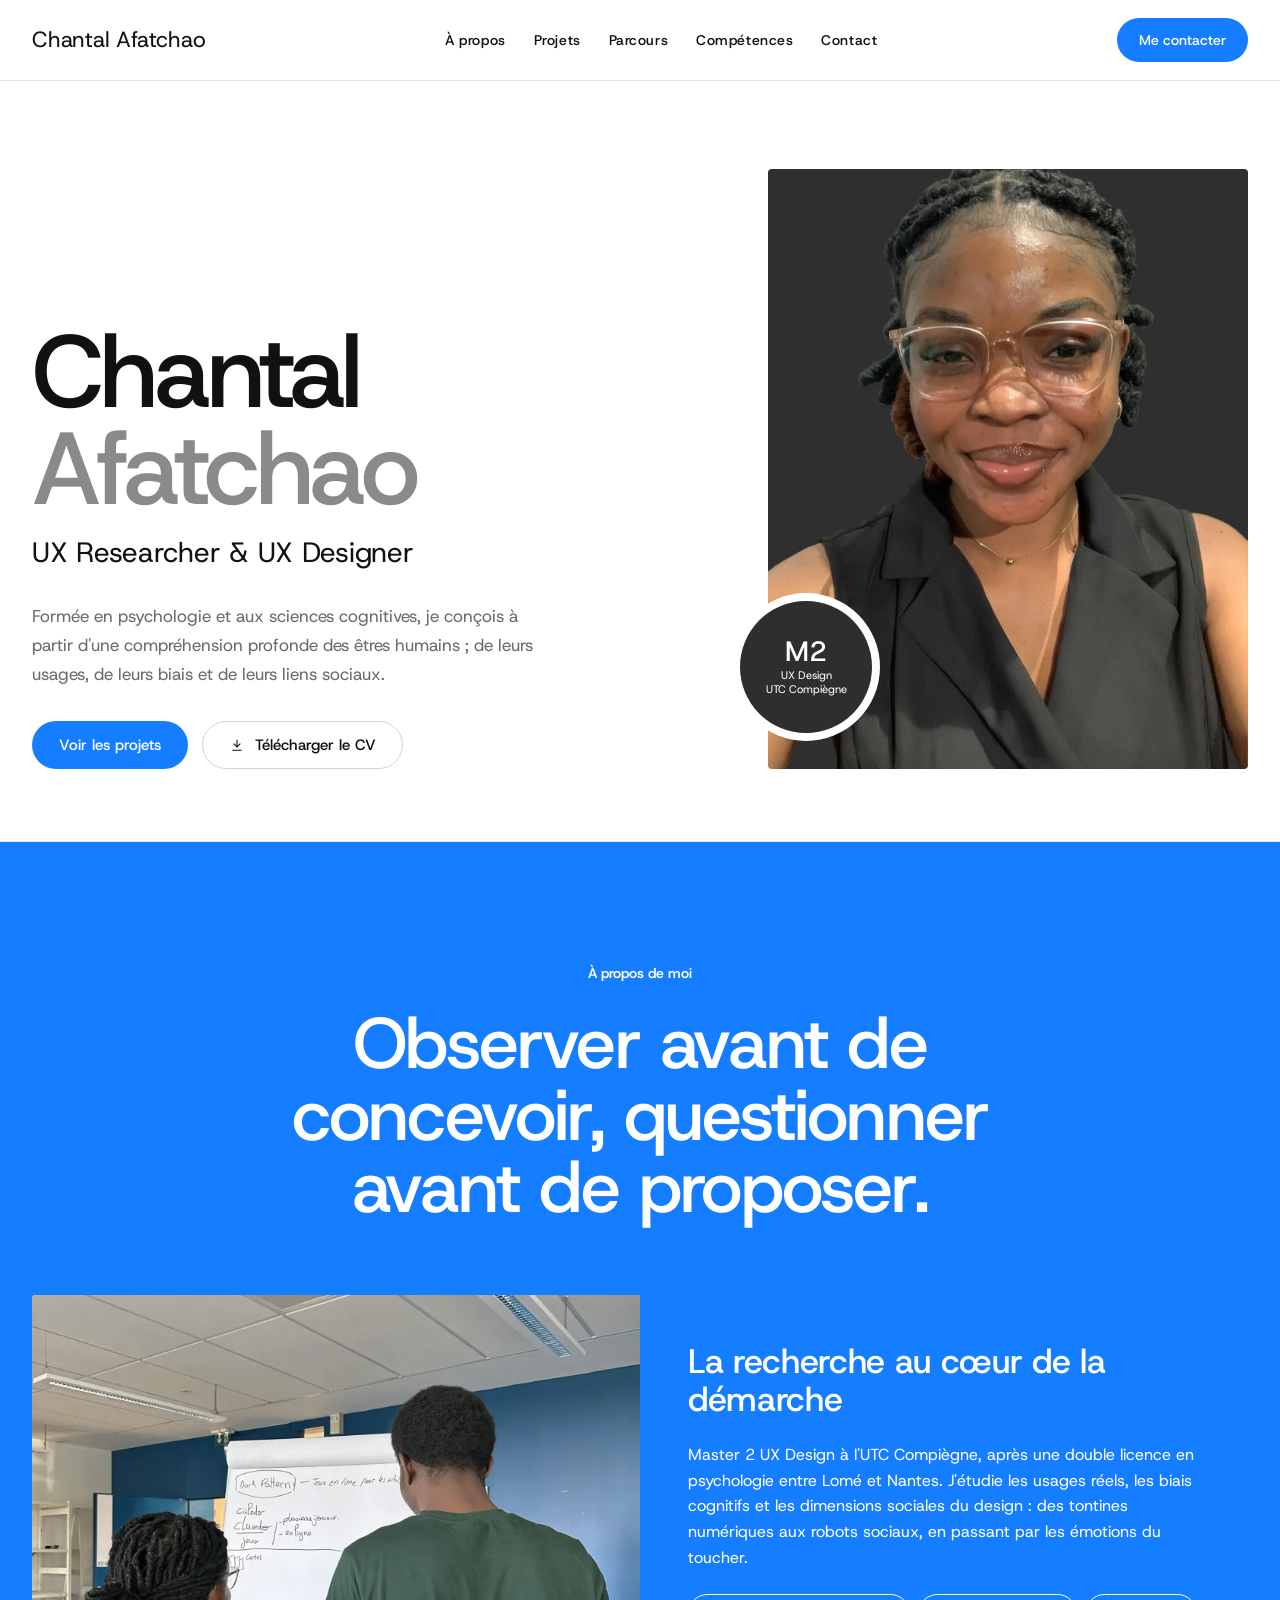
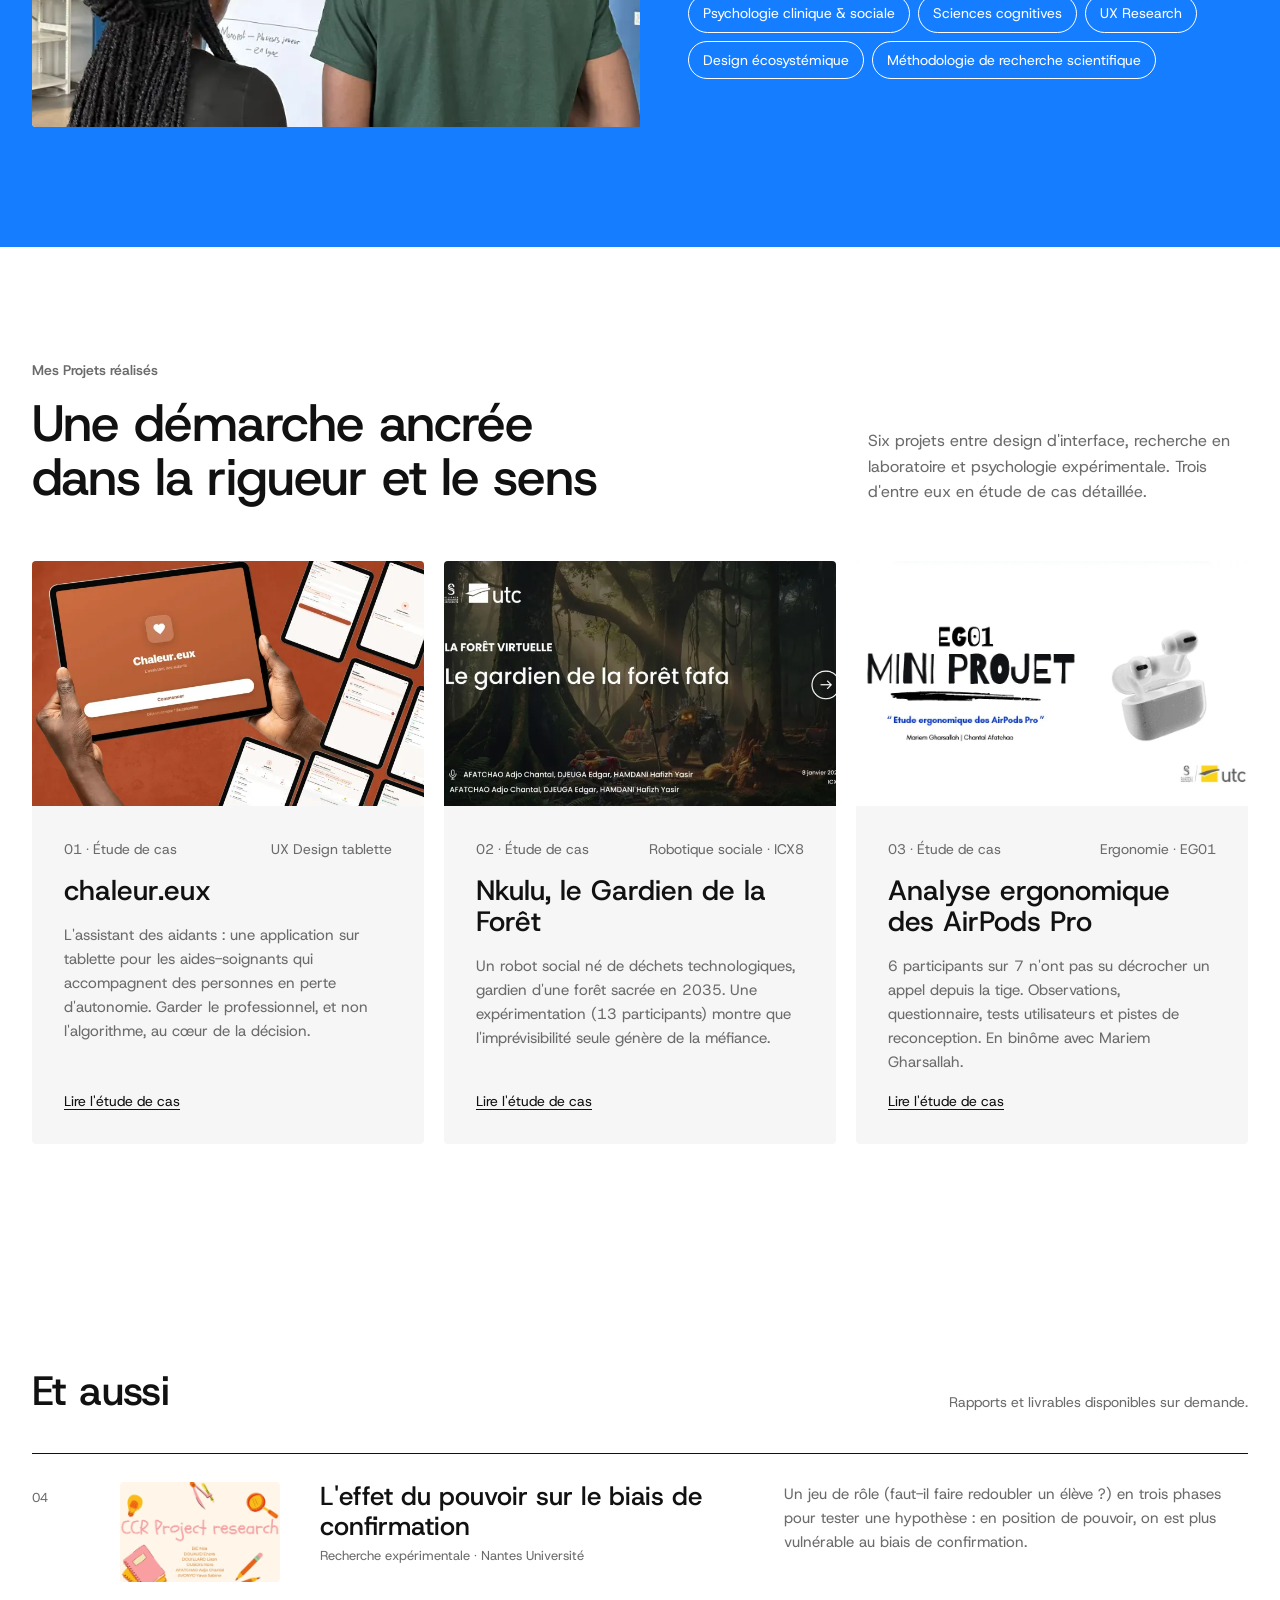
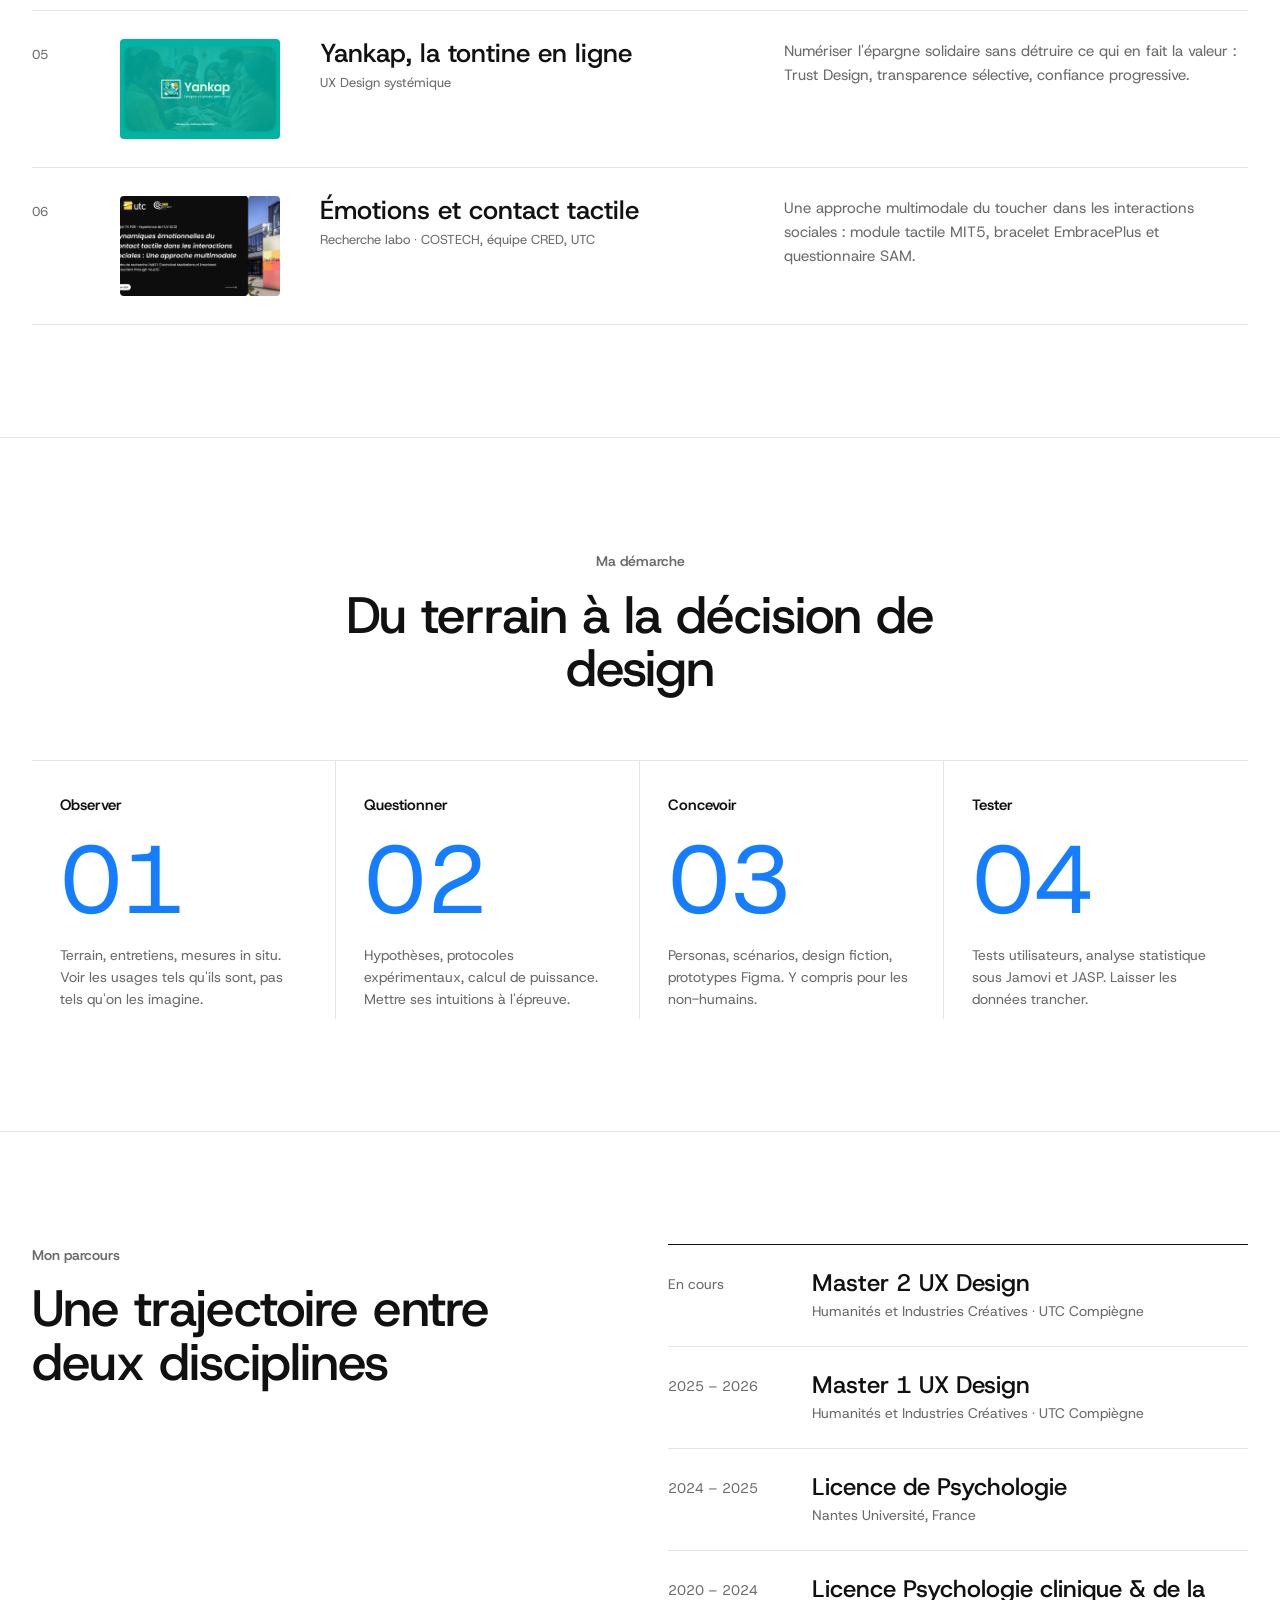
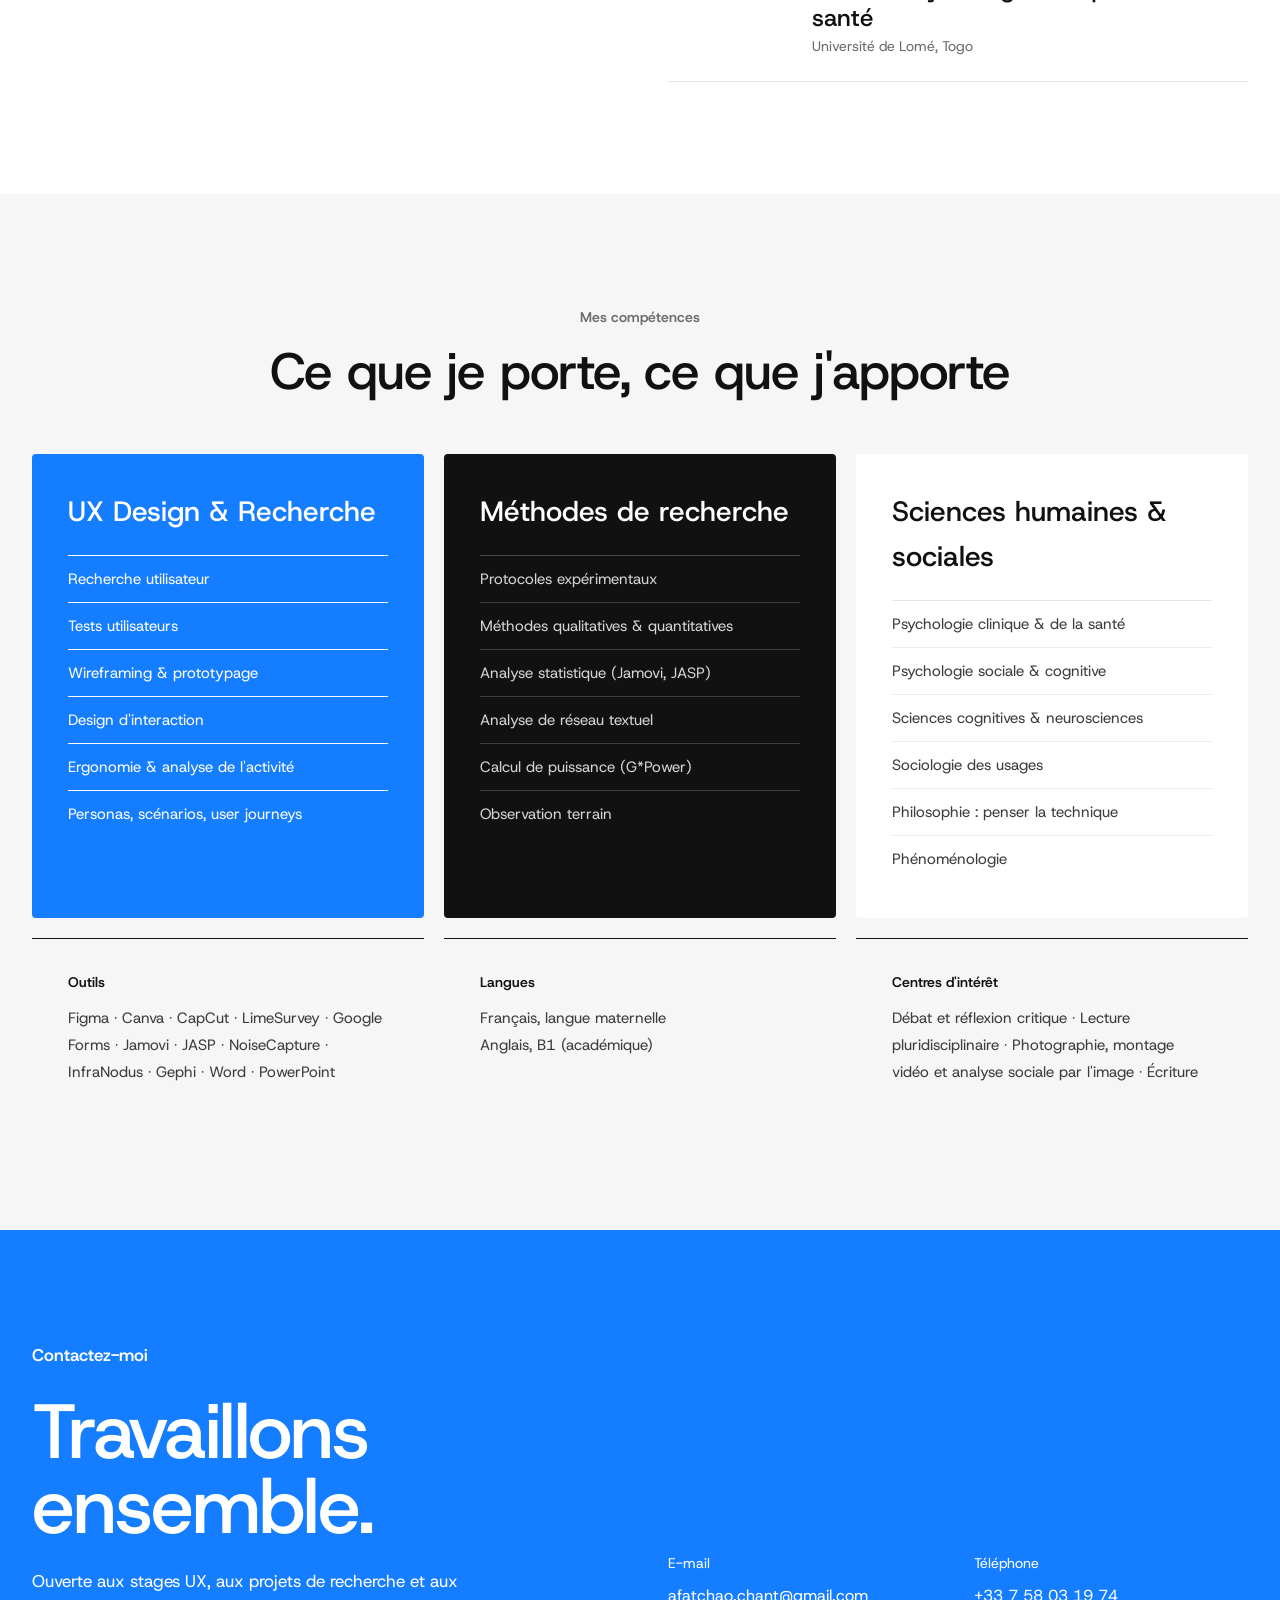
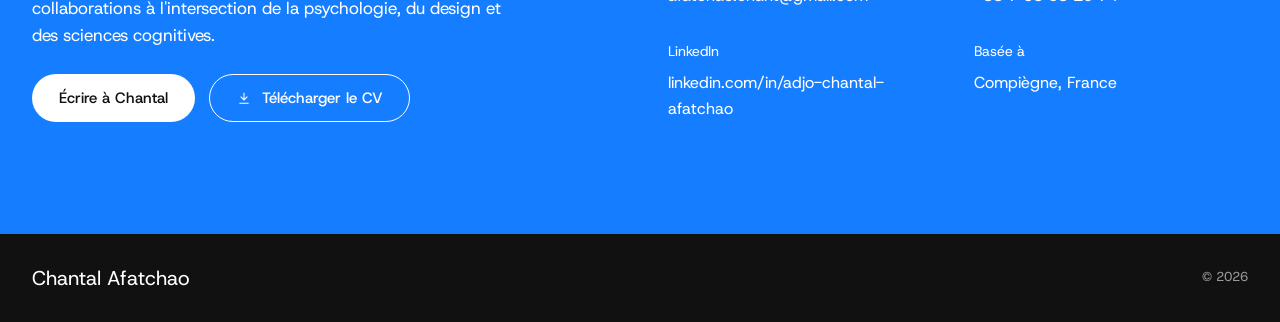
==== commit 5861dbbd: "rmv reading on about section, en correct <<formee en psycho...>>" ====
--- a/index.html
+++ b/index.html
@@ -54,7 +54,7 @@
                         <h1>Chantal <span>Afatchao</span></h1>
                         <p class="hero-role">UX Researcher &amp; UX Designer</p>
                     </div>
-                    <p class="hero-lead">Formée à la psychologie et aux sciences cognitives, je conçois à partir d'une
+                    <p class="hero-lead">Formée en psychologie et aux sciences cognitives, je conçois à partir d'une
                         compréhension profonde des êtres humains ; de leurs usages, de leurs biais et de leurs liens
                         sociaux.</p>
                     <div class="btn-row">
@@ -98,13 +98,6 @@
                         <span class="tag">UX Research</span>
                         <span class="tag">Design écosystémique</span>
                         <span class="tag">Méthodologie de recherche scientifique</span>
-                    </div>
-                    <div class="reading">
-                        <span class="label">Lectures de chevet</span>
-                        <p>Don Norman, <em>Le Design du quotidien</em> · Norbert Alter, <em>L'Innovation ordinaire</em>
-                            · Baptiste Morizot, <em>Manières d'être vivant</em> · Vinciane Despret, <em>Habiter en
-                                oiseau</em> · Joëlle Zask, <em>Zoocities</em> · Elinor Ostrom, <em>Governing the
-                                Commons</em></p>
                     </div>
                 </div>
             </div>
